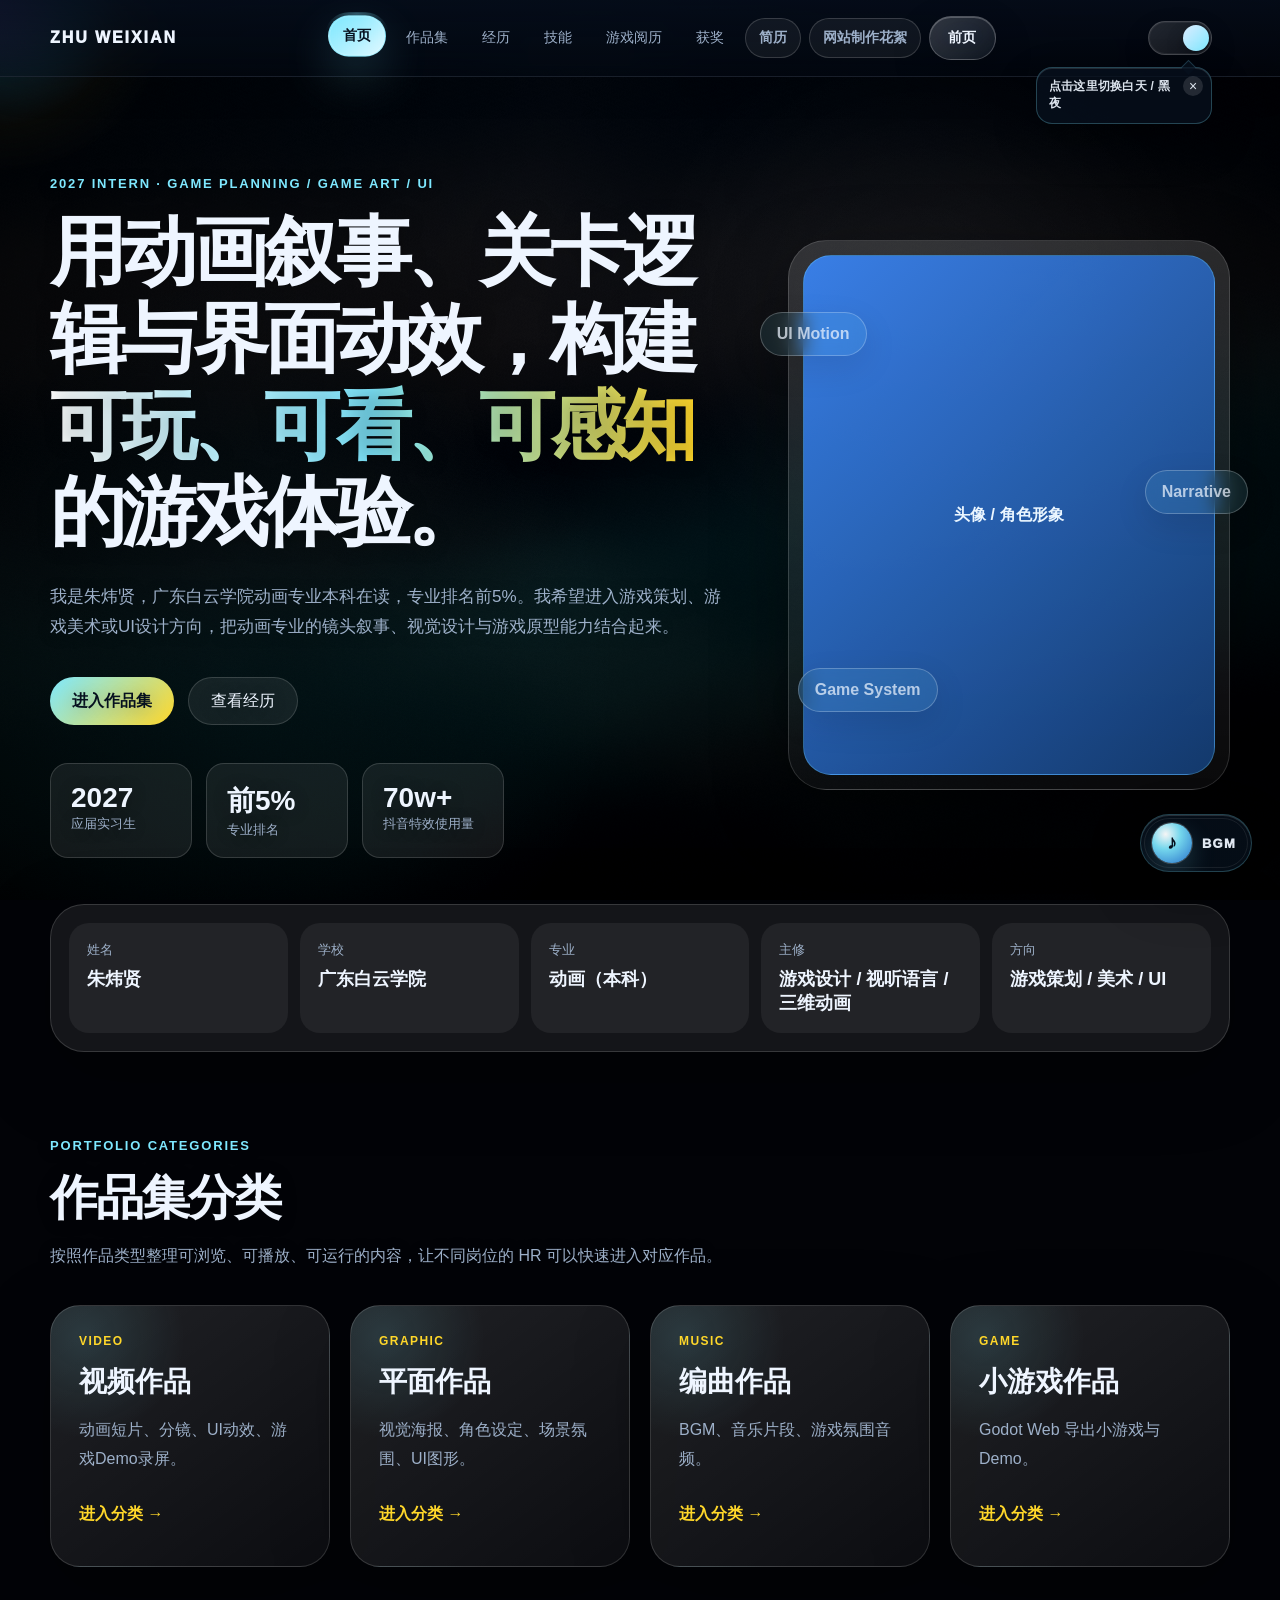
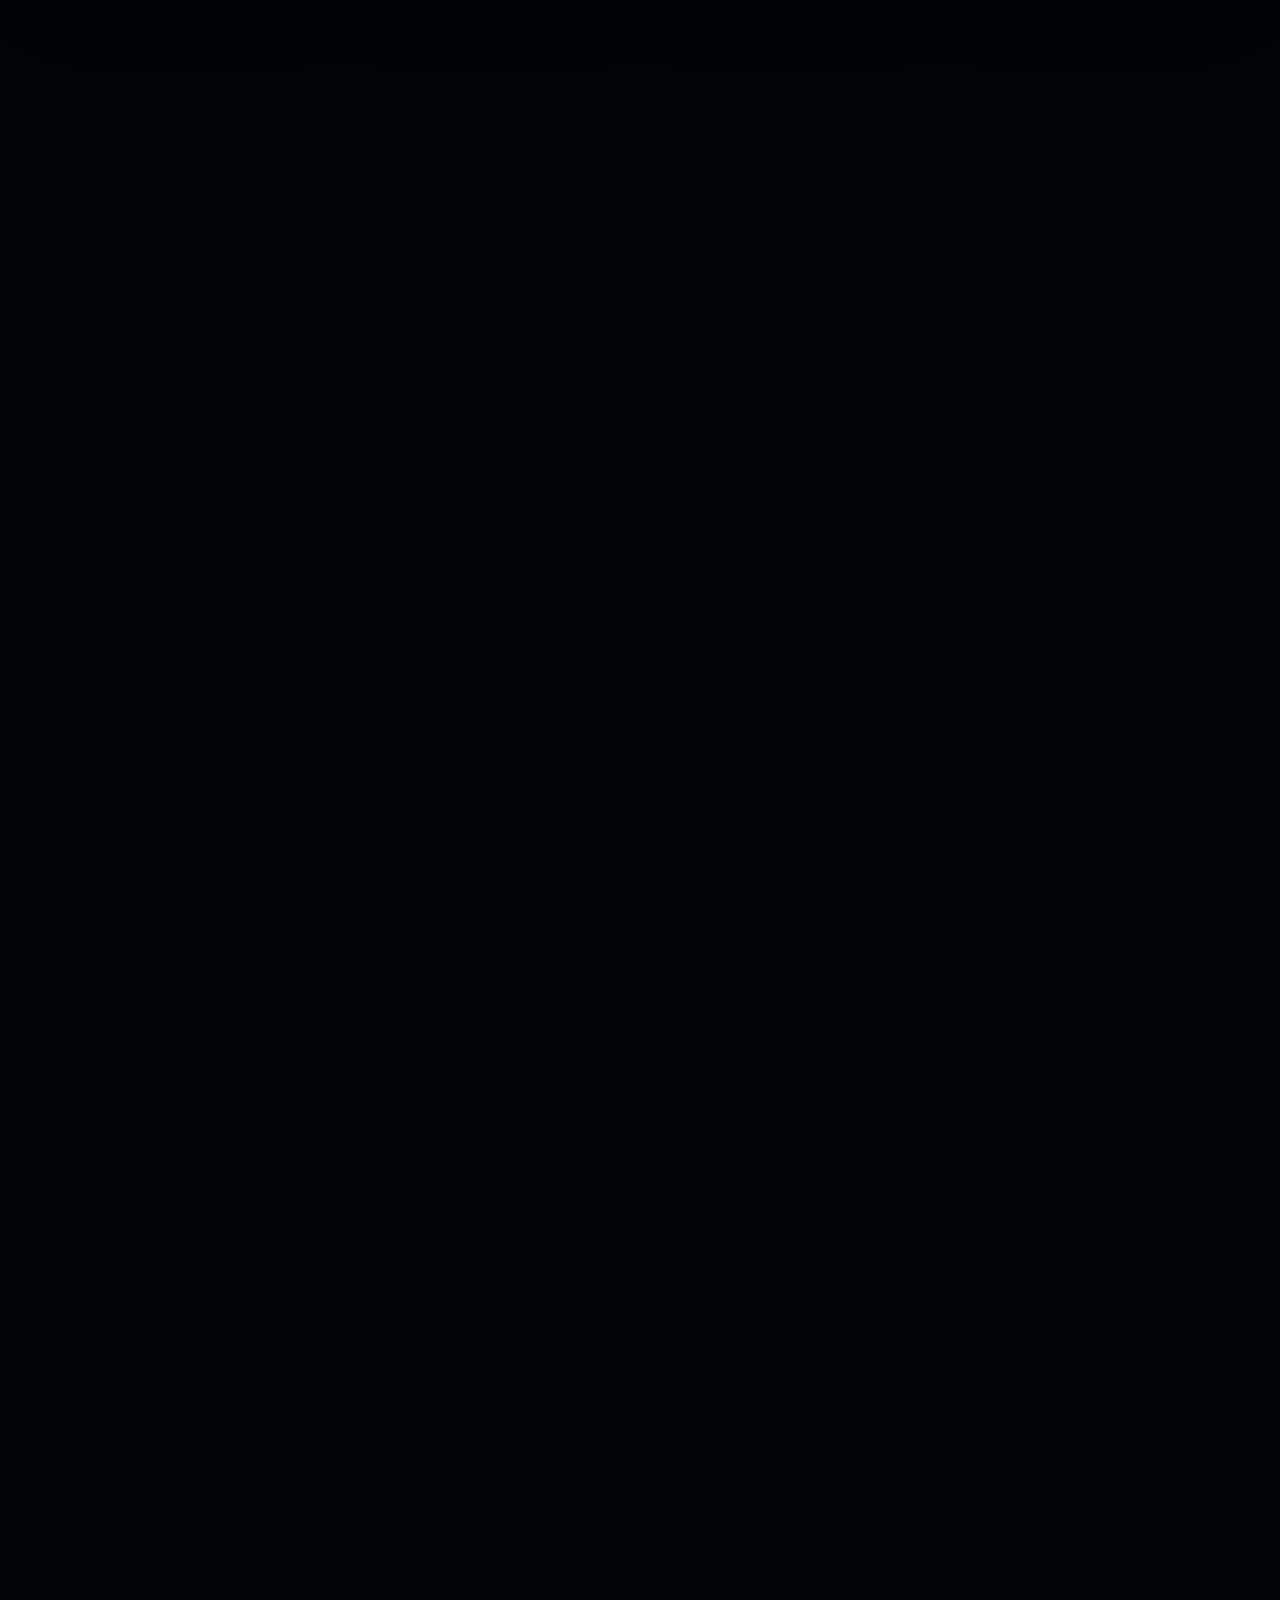
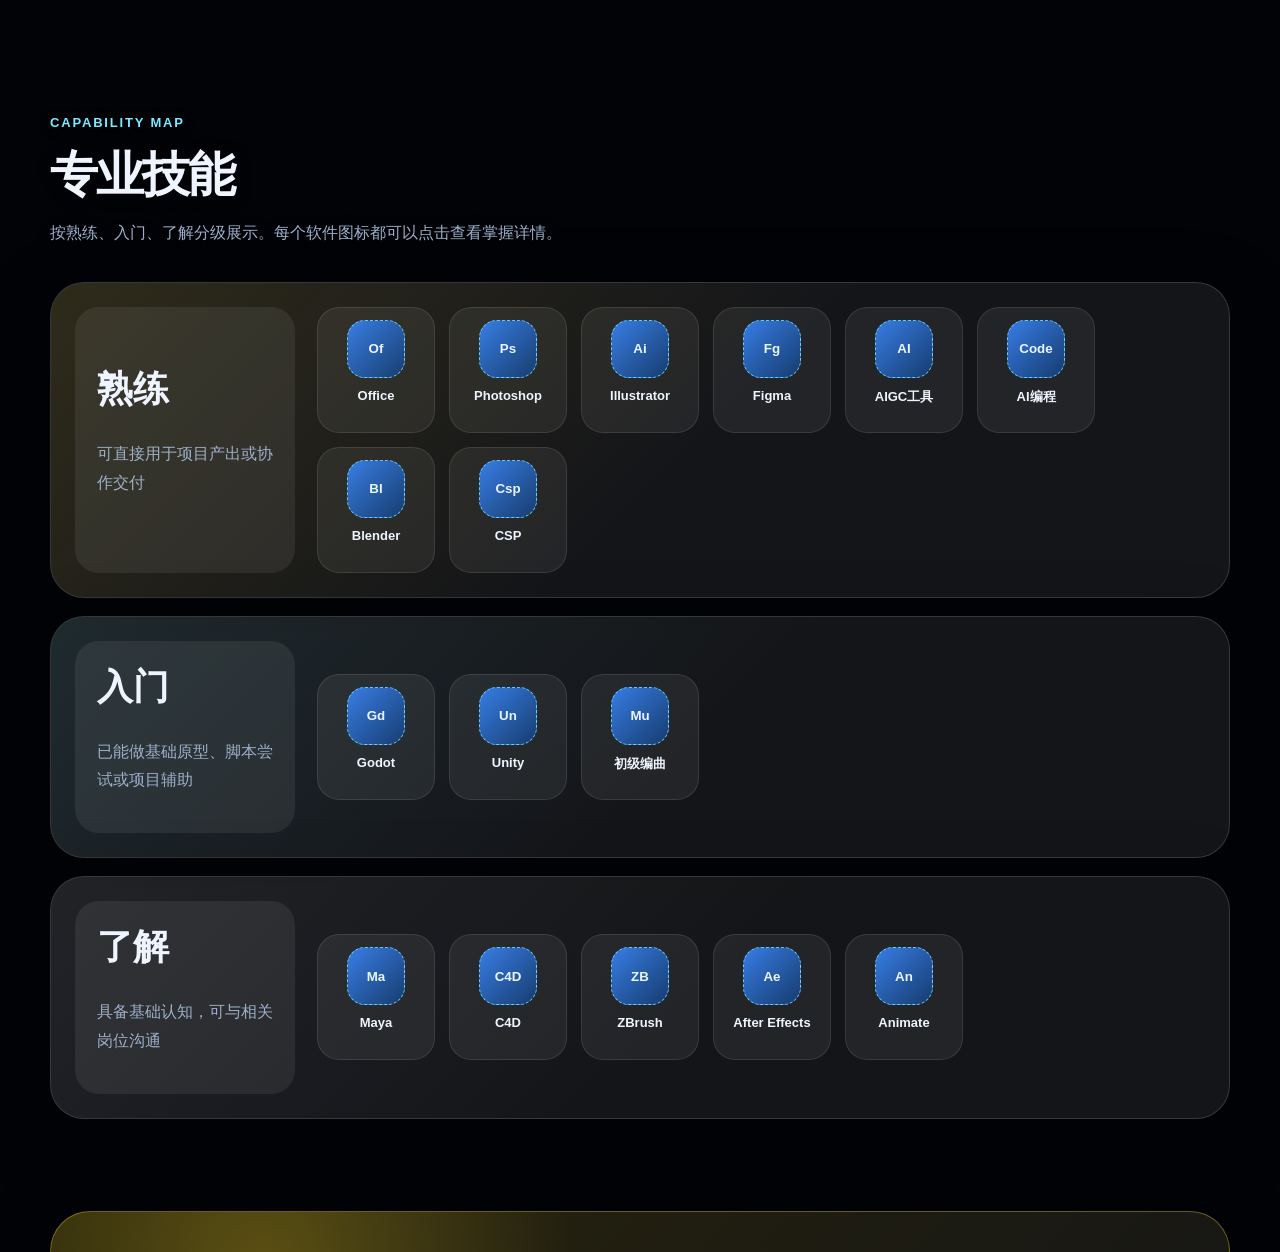
==== home.html @ 6a32018c "Add files via upload Update personal website to V36" ====
<!DOCTYPE html>
<html lang="zh-CN">
<head>
  <meta charset="UTF-8" />
<meta name="viewport" content="width=device-width, initial-scale=1.0" />
<link rel="stylesheet" href="./assets/css/style.css" />
<script src="./assets/js/site-data.js"></script>
  <title>主页｜朱炜贤 Game Design Portfolio</title>
</head>
<body class="home-page">
  <audio id="bgm" data-audio="site.bgm" loop preload="auto"></audio>
  <div class="site-bg" aria-hidden="true"><i class="blob b1"></i><i class="blob b2"></i><i class="blob b3"></i><i class="noise"></i></div>
  <div class="cursor-glow" id="cursorGlow"></div>
  <header class="site-header" data-render="header"></header>
  <main>
    <section class="hero section-shell" id="profile">
      <div class="hero-copy reveal-up">
        <p class="eyebrow" data-text="hero.eyebrow"></p>
        <h1 data-rich-title="hero.title" data-highlight="hero.highlight"></h1>
        <p class="hero-desc" data-text="hero.desc"></p>
        <div class="hero-actions" data-render="heroButtons"></div>
        <div class="quick-stats" data-render="heroStats"></div>
      </div>
      <aside class="hero-visual reveal-up delay-1">
        <div class="portrait-frame tilt-card">
          <div data-image="site.avatar" data-class="portrait-img" data-placeholder-class="blue-placeholder portrait-placeholder" data-placeholder="头像 / 角色形象素材位"></div>
          <div class="scan-line"></div>
        </div>
        <div class="hero-tags" data-render="heroTags"></div>
      </aside>
    </section>
    <section class="identity-bar reveal-up" data-render="identity"></section>

    <section class="section-shell portfolio-entry-section" id="portfolio-entry">
      <div class="section-title reveal-up">
        <p class="eyebrow" data-text="homeSections.portfolioEyebrow"></p>
        <h2 data-text="homeSections.portfolioTitle"></h2>
        <p data-text="homeSections.portfolioDesc"></p>
      </div>
      <div class="orb-category-grid" data-render="portfolioCategoriesHome"></div>
    </section>

    <section class="section-shell experience-section" id="experience">
      <div class="section-title reveal-up">
        <p class="eyebrow" data-text="homeSections.experienceEyebrow"></p>
        <h2 data-text="homeSections.experienceTitle"></h2>
        <p data-text="homeSections.experienceDesc"></p>
      </div>
      <div class="experience-choice-row" data-render="experienceCards"></div>
    </section>

    <section class="section-shell split-section" id="skills">
      <div class="section-title reveal-up">
        <p class="eyebrow" data-text="homeSections.skillsEyebrow"></p>
        <h2 data-text="homeSections.skillsTitle"></h2>
        <p data-text="homeSections.skillsDesc"></p>
      </div>
      <div class="skill-level-grid reveal-up" data-render="skills"></div>
    </section>

    <section class="section-shell reveal-up" id="eggy">
      <a class="eggy-section" href="./pages/eggy.html">
        <div class="eggy-copy">
          <p class="eyebrow eggy-eyebrow" data-text="homeSections.eggyEyebrow"></p>
          <h2 data-text="homeSections.eggyTitle"></h2>
          <p data-text="homeSections.eggyDesc"></p>
          <em class="eggy-link-text">点击进入专项能力详情页</em>
        </div>
        <div class="eggy-asset-panel">
          <div data-image="eggy.image" data-class="eggy-png" data-placeholder-class="blue-placeholder eggy-png-placeholder" data-placeholder="透明 PNG 形象素材位"></div>
        </div>
      </a>
    </section>

    <section class="section-shell game-wall-section reveal-up" id="games">
      <div class="section-title">
        <p class="eyebrow" data-text="homeSections.gamesEyebrow"></p>
        <h2 data-text="homeSections.gamesTitle"></h2>
        <p data-text="homeSections.gamesDesc"></p>
      </div>
      <div class="game-orbit-wall" data-render="games"></div>
    </section>

    <section class="section-shell awards-section reveal-up" id="awards">
      <div class="section-title">
        <p class="eyebrow award-eyebrow" data-text="homeSections.awardsEyebrow"></p>
        <h2 data-text="homeSections.awardsTitle"></h2>
        <p data-text="homeSections.awardsDesc"></p>
      </div>
      <div class="award-rail" id="awardRail">
        <div class="awards-marquee"><div class="marquee-track" data-render="awards"></div></div>
        <button class="award-arrow" id="awardToggle" type="button" aria-expanded="false" aria-label="展开或收起获奖证书">
          <svg viewBox="0 0 24 24" aria-hidden="true"><path d="M6 9l6 6 6-6" fill="none" stroke="currentColor" stroke-width="2.4" stroke-linecap="round" stroke-linejoin="round"/></svg>
        </button>
      </div>
    </section>

    <section class="contact-section section-shell reveal-up" id="contact">
      <div>
        <p class="eyebrow" data-text="homeSections.contactEyebrow"></p>
        <h2 data-text="homeSections.contactTitle"></h2>
        <p data-text="homeSections.contactDesc"></p>
      </div>
      <div class="contact-card" data-render="contact"></div>
    </section>
  </main>
  <div data-render="modalRoot"></div>
  <button class="music-btn" id="musicBtn" type="button" aria-label="播放或暂停背景音乐"><span class="music-icon">♪</span><span class="music-text">BGM</span></button>
  <footer class="site-footer"><span>© 2027 Zhu Weijian Portfolio</span><span>Designed for Game HR Review</span></footer>
  <script src="./assets/js/main.js"></script>
</body>
</html>
---- assets/css/style.css ----
/* 朱炜贤 HR 个人网站 V5 */
:root{--bg:#07111f;--bg2:#0d1b2f;--text:#eef5ff;--muted:#9db0c9;--line:rgba(255,255,255,.15);--panel:rgba(255,255,255,.075);--blue:#5aa8ff;--cyan:#7ee8ff;--gold:#ffd72a;--red:#b73535;--red2:#5b1619;--egg:#ffdc27;--shadow:0 24px 72px rgba(0,0,0,.34);--max:1180px;--r-xl:34px;--r-lg:26px;--r-md:18px}
:root[data-theme="light"]{--bg:#e9e5de;--bg2:#f6f2ea;--text:#17191a;--muted:#505b68;--line:rgba(0,0,0,.13);--panel:rgba(255,255,255,.54);--shadow:0 24px 60px rgba(40,45,54,.16)}
*{box-sizing:border-box}html{scroll-behavior:smooth}body{margin:0;min-height:100vh;font-family:"HarmonyOS Sans SC","PingFang SC","Microsoft YaHei",Arial,sans-serif;color:var(--text);background:linear-gradient(135deg,var(--bg),var(--bg2));overflow-x:hidden;transition:background .35s,color .35s}a{color:inherit;text-decoration:none}p{line-height:1.8;color:var(--muted)}h1,h2,h3{margin:0;line-height:1.14}main{position:relative;z-index:2}.section-shell{width:min(var(--max),calc(100% - 36px));margin:0 auto}
.site-bg{position:fixed;inset:0;z-index:0;overflow:hidden;pointer-events:none}.blob{position:absolute;width:42vw;height:42vw;border-radius:48% 52% 60% 40%;filter:blur(42px);opacity:.30;animation:blobFloat 20s ease-in-out infinite alternate}.b1{left:-12vw;top:8vh;background:rgba(90,168,255,.26)}.b2{right:-14vw;top:26vh;background:rgba(126,232,255,.16);animation-delay:-6s}.b3{left:32vw;bottom:-18vw;background:rgba(255,215,42,.14);animation-delay:-11s}.noise{position:absolute;inset:-20%;opacity:.12;background-image:url("data:image/svg+xml,%3Csvg viewBox='0 0 240 240' xmlns='http://www.w3.org/2000/svg'%3E%3Cfilter id='n'%3E%3CfeTurbulence type='fractalNoise' baseFrequency='.75' numOctaves='3' stitchTiles='stitch'/%3E%3C/filter%3E%3Crect width='240' height='240' filter='url(%23n)' opacity='.45'/%3E%3C/svg%3E");background-size:180px 180px;mix-blend-mode:soft-light;animation:noiseDrift 22s linear infinite}@keyframes blobFloat{to{transform:translate3d(6vw,-4vh,0) scale(1.12);border-radius:62% 38% 44% 56%}}@keyframes noiseDrift{to{transform:translate3d(-120px,80px,0)}}

/* 前页 */
body.entry-page{height:100vh;overflow:hidden;background:#07111f}.entry-underpage{position:fixed;inset:0;width:100vw;height:100vh;border:0;transform:scale(1.02);pointer-events:none;filter:saturate(1.02) contrast(.98)}.entry-flow{position:fixed;inset:0;z-index:2;pointer-events:none;overflow:hidden}.entry-flow i{position:absolute;width:36vw;height:36vw;border-radius:50%;filter:blur(34px);opacity:.22;animation:entryFlow 14s ease-in-out infinite alternate}.entry-flow i:nth-child(1){background:#5aa8ff;left:4vw;top:8vh}.entry-flow i:nth-child(2){background:#ffd72a;right:8vw;top:16vh;animation-delay:-3s}.entry-flow i:nth-child(3){background:#ff8a8a;left:26vw;bottom:0;animation-delay:-7s}.entry-flow i:nth-child(4){background:#7ee8ff;right:22vw;bottom:12vh;animation-delay:-10s}@keyframes entryFlow{to{transform:translate3d(6vw,-6vh,0) scale(1.1)}}.scratch-canvas{position:fixed;inset:0;z-index:3;width:100vw;height:100vh;cursor:crosshair}.scratch-entry-ui{position:fixed;inset:0;z-index:4;display:grid;place-items:center;pointer-events:none}.entry-minimal-card{width:min(520px,calc(100vw - 44px));padding:34px;border:1px solid rgba(7,17,31,.14);border-radius:34px;background:rgba(236,240,242,.42);color:#07111f;text-align:center;backdrop-filter:blur(10px);box-shadow:0 32px 90px rgba(0,0,0,.22)}.entry-minimal-card span{display:inline-block;margin-bottom:14px;font-size:13px;font-weight:900;letter-spacing:.18em;text-transform:uppercase;color:#29415e}.entry-minimal-card h1{font-size:clamp(44px,8vw,82px);letter-spacing:.06em;color:#07111f}.entry-minimal-card p{margin:14px 0 20px;color:#29415e}.entry-fallback{display:inline-flex;align-items:center;justify-content:center;min-height:42px;padding:0 18px;border-radius:999px;background:#07111f;color:#eef5ff;font-weight:900;pointer-events:auto}.scratch-meter{position:fixed;left:50%;bottom:42px;width:min(420px,calc(100vw - 64px));height:8px;transform:translateX(-50%);border-radius:999px;background:rgba(255,255,255,.26);overflow:hidden}.scratch-meter span{display:block;width:0;height:100%;background:linear-gradient(90deg,var(--cyan),var(--gold));transition:width .08s linear}.entry-motion-hint{position:fixed;bottom:62px;left:50%;transform:translateX(-50%);color:rgba(7,17,31,.72);font-size:13px;font-weight:900;white-space:nowrap}.entry-page.is-entering .scratch-canvas{animation:paperLeave .72s cubic-bezier(.22,.9,.22,1) forwards}.entry-page.is-entering .scratch-entry-ui{animation:uiFade .46s ease forwards}@keyframes paperLeave{to{transform:scale(1.08) translateY(-8vh);opacity:0}}@keyframes uiFade{to{opacity:0;transform:scale(.96)}}

/* 导航：参考极简创意开发者站点的固定、下划线和主题切换逻辑 */
.site-header{position:sticky;top:0;z-index:50;padding:16px 0;background:linear-gradient(180deg,rgba(6,15,30,.74),rgba(6,15,30,.26));backdrop-filter:blur(16px);transition:background .35s}.nav-inner{width:min(var(--max),calc(100% - 36px));margin:0 auto;display:grid;grid-template-columns:auto 1fr auto auto;gap:18px;align-items:center}.brand{display:inline-flex;align-items:center;gap:12px;font-weight:900;letter-spacing:.08em}.brand-mark{position:relative;display:grid;place-items:center;width:42px;height:42px;border-radius:50%;border:1px solid var(--line);overflow:hidden}.brand-mark:after{content:"";position:absolute;inset:10px;border-radius:50%;background:var(--text);transition:transform .35s}.brand:hover .brand-mark:after{transform:scale(.35)}.nav-links{display:flex;align-items:center;justify-content:center;gap:8px;font-size:14px;color:var(--muted)}.nav-links a{position:relative;padding:10px 8px;white-space:nowrap}.nav-links a:after{content:"";position:absolute;left:8px;right:8px;bottom:5px;height:1px;background:currentColor;transform:scaleX(0);transform-origin:100% 50%;transition:transform .45s cubic-bezier(.43,.195,.02,1)}.nav-links a:hover,.nav-links a.is-active{color:var(--text)}.nav-links a:hover:after,.nav-links a.is-active:after{transform:scaleX(1);transform-origin:0 50%}.theme-toggle{width:42px;height:42px;border:0;border-radius:50%;background:var(--text);color:var(--bg);cursor:pointer;font-size:0;position:relative}.theme-toggle:before{content:"";position:absolute;inset:12px;border-radius:50%;background:var(--bg);box-shadow:-6px -3px 0 0 var(--text);transition:box-shadow .25s}.theme-toggle[data-mode="light"]:before{box-shadow:none}.nav-toggle{display:none;border:1px solid var(--line);background:var(--panel);color:var(--text);border-radius:999px;padding:10px 14px;font-weight:900}
.cursor-glow{position:fixed;left:0;top:0;width:220px;height:220px;border-radius:50%;background:radial-gradient(circle,rgba(126,232,255,.14),transparent 68%);transform:translate(-50%,-50%);pointer-events:none;z-index:1;opacity:0}.eyebrow{margin:0 0 14px;color:var(--cyan);font-size:13px;font-weight:900;letter-spacing:.14em;text-transform:uppercase}.gradient-text{color:transparent;background:linear-gradient(90deg,#fff,var(--cyan),var(--gold));background-clip:text;-webkit-background-clip:text}:root[data-theme="light"] .gradient-text{background:linear-gradient(90deg,#17191a,#1d72c9,#a67800);background-clip:text;-webkit-background-clip:text}.btn{display:inline-flex;align-items:center;justify-content:center;min-height:48px;padding:0 22px;border:1px solid var(--line);border-radius:999px;background:var(--panel);color:var(--text);transition:transform .2s,background .2s;cursor:pointer}.btn.primary{color:#06101f;background:linear-gradient(135deg,var(--cyan),var(--gold));border:0;font-weight:900}.btn:hover{transform:translateY(-2px)}.blue-placeholder,.image-placeholder,.tool-icon-placeholder,.game-thumb-placeholder{position:relative;display:grid;place-items:center;border:1px dashed rgba(126,232,255,.78);background:linear-gradient(135deg,rgba(58,137,255,.88),rgba(21,65,124,.86));color:#eaf6ff;text-align:center;font-weight:900;overflow:hidden}

/* 首页 */
.hero{min-height:740px;padding:96px 0 72px;display:grid;grid-template-columns:1.1fr .72fr;align-items:center;gap:62px}.hero h1{max-width:820px;font-size:clamp(42px,6vw,76px);letter-spacing:-.06em}.hero-desc{max-width:720px;margin:26px 0 0;font-size:17px}.hero-actions{display:flex;flex-wrap:wrap;gap:14px;margin-top:34px}.quick-stats{margin-top:38px;display:flex;flex-wrap:wrap;gap:14px}.quick-stats div{min-width:142px;padding:18px 20px;border:1px solid var(--line);border-radius:18px;background:var(--panel)}.quick-stats strong{display:block;font-size:28px}.quick-stats span{color:var(--muted);font-size:13px}.hero-visual{position:relative}.portrait-frame{position:relative;padding:14px;border:1px solid var(--line);border-radius:38px;background:linear-gradient(180deg,rgba(255,255,255,.14),rgba(255,255,255,.04));box-shadow:var(--shadow);transform-style:preserve-3d}.portrait-placeholder,.portrait-img{width:100%;height:520px;min-height:520px;border-radius:28px}.portrait-img{object-fit:cover;display:block}.scan-line{position:absolute;left:20px;right:20px;top:60px;height:2px;background:linear-gradient(90deg,transparent,var(--cyan),transparent);animation:scanMove 4.8s ease-in-out infinite;opacity:.65}@keyframes scanMove{50%{transform:translateY(380px)}}.hero-tags{position:absolute;inset:0;pointer-events:none}.floating-tag{position:absolute;padding:12px 16px;border:1px solid rgba(255,255,255,.24);border-radius:999px;background:rgba(126,232,255,.10);backdrop-filter:blur(10px);box-shadow:0 12px 34px rgba(0,0,0,.10);color:rgba(238,245,255,.72);font-weight:900;animation:floatTag 5s ease-in-out infinite alternate;pointer-events:none}.tag-a{left:-28px;top:72px}.tag-b{right:-18px;top:230px;animation-delay:-1.5s}.tag-c{left:10px;bottom:78px;animation-delay:-3s}@keyframes floatTag{to{transform:translateY(-16px)}}.identity-bar{width:min(var(--max),calc(100% - 36px));margin:-26px auto 82px;padding:18px;display:grid;grid-template-columns:repeat(5,1fr);gap:12px;border:1px solid var(--line);border-radius:34px;background:var(--panel);backdrop-filter:blur(16px);box-shadow:var(--shadow)}.identity-bar div{padding:18px;border-radius:20px;background:rgba(255,255,255,.06)}.identity-bar span{display:block;margin-bottom:8px;color:var(--muted);font-size:13px}.identity-bar strong{font-size:18px}.section-title{max-width:780px;margin-bottom:34px}.section-title h2,.contact-section h2{font-size:clamp(30px,4vw,48px);letter-spacing:-.04em}

/* 圆形作品入口与经历 */
.orb-category-grid,.experience-choice-row{display:grid;grid-template-columns:repeat(4,1fr);gap:22px;margin-bottom:92px}.experience-choice-row{grid-template-columns:repeat(2,1fr)}.orb-card,.experience-choice-card,.video-work-card,.graphic-card,.music-card,.steam-card,.case-card,.contact-section{border:1px solid var(--line);border-radius:34px;background:var(--panel);backdrop-filter:blur(14px);box-shadow:var(--shadow)}.orb-card{position:relative;min-height:330px;display:grid;place-items:center;padding:24px;overflow:hidden;text-align:center;transition:transform .25s,border-color .25s}.orb-card:before{content:"";position:absolute;width:220px;height:220px;border:1px solid var(--line);border-radius:50%;transition:transform .45s cubic-bezier(.43,.195,.02,1),background .25s}.orb-card:hover{transform:translateY(-4px);border-color:rgba(126,232,255,.48)}.orb-card:hover:before{transform:scale(.82);background:rgba(126,232,255,.09)}.orb-card-content{position:relative;z-index:1}.orb-card span,.experience-choice-card span{color:var(--gold);font-size:12px;font-weight:900;letter-spacing:.12em;text-transform:uppercase}.orb-card h3,.experience-choice-card h3{font-size:28px;margin:14px 0}.experience-choice-card{position:relative;min-height:260px;padding:32px;transition:transform .25s,border-color .25s}.experience-choice-card:hover{transform:translateY(-4px);border-color:rgba(126,232,255,.48)}.experience-choice-card .card-link,.orb-card .card-link{color:var(--gold);font-weight:900}

/* 技能 */
.split-section{margin-bottom:92px}.skill-level-grid{display:grid;gap:18px}.skill-level-card{display:grid;grid-template-columns:220px 1fr;gap:22px;padding:24px;border:1px solid var(--line);border-radius:34px;background:var(--panel);backdrop-filter:blur(14px);box-shadow:var(--shadow);position:relative;overflow:hidden}.skill-level-card:before{content:"";position:absolute;inset:0;opacity:.25;pointer-events:none}.skill-level-card.tone-gold:before{background:linear-gradient(135deg,rgba(255,215,42,.45),transparent 55%)}.skill-level-card.tone-cyan:before{background:linear-gradient(135deg,rgba(126,232,255,.40),transparent 55%)}.skill-level-card.tone-silver:before{background:linear-gradient(135deg,rgba(210,220,235,.28),transparent 55%)}.level-head,.tool-icon-grid{position:relative;z-index:1}.level-head{display:grid;align-content:center;gap:10px;padding:22px;border-radius:24px;background:rgba(255,255,255,.07)}.level-head span{font-size:36px;font-weight:900}.tool-icon-grid{display:flex;align-items:center;flex-wrap:wrap;gap:14px}.tool-chip{width:118px;min-height:126px;padding:12px;display:grid;justify-items:center;align-content:start;gap:10px;border:1px solid rgba(255,255,255,.10);border-radius:22px;background:rgba(255,255,255,.065);cursor:pointer;transition:transform .2s,border-color .2s;color:var(--text)}.tool-chip:hover{transform:translateY(-4px);border-color:rgba(126,232,255,.50)}.tool-icon-placeholder,.tool-icon-img{width:58px;height:58px;border-radius:18px}.tool-icon-img{display:block;object-fit:contain}.tool-chip strong{font-size:13px;text-align:center}

/* 蛋仔 */
.eggy-section{margin-bottom:92px;min-height:420px;padding:34px;display:grid;grid-template-columns:1fr 360px;gap:34px;align-items:center;border:1px solid rgba(255,220,39,.34);border-radius:40px;background:radial-gradient(circle at 18% 12%,rgba(255,220,39,.24),transparent 30%),linear-gradient(135deg,rgba(255,220,39,.16),rgba(255,255,255,.065));backdrop-filter:blur(14px);box-shadow:var(--shadow);transition:transform .2s,border-color .2s}.eggy-section:hover{transform:translateY(-3px);border-color:rgba(255,220,39,.66)}.eggy-eyebrow{color:var(--egg)}.eggy-copy h2{font-size:clamp(32px,4vw,52px);letter-spacing:-.04em}.eggy-link-text{display:inline-flex;margin-top:24px;color:#f8e48b;font-style:normal;font-weight:900}.eggy-asset-panel{min-height:320px;display:grid;place-items:center;border-radius:32px;background:radial-gradient(circle at center,rgba(255,255,255,.18),transparent 58%),rgba(255,255,255,.08)}.eggy-png-placeholder,.eggy-png{width:min(280px,100%);height:280px;border-radius:30px}.eggy-png{object-fit:contain;display:block;filter:drop-shadow(0 22px 34px rgba(0,0,0,.35))}

/* 游戏阅历 */
.game-wall-section{margin-bottom:92px}.game-orbit-wall{position:relative;height:740px;border:1px solid var(--line);border-radius:34px;background:radial-gradient(circle at 50% 48%,rgba(126,232,255,.12),transparent 28%),var(--panel);backdrop-filter:blur(14px);box-shadow:var(--shadow);overflow:hidden}.game-card{position:absolute;left:var(--x);top:var(--y);width:var(--s);height:var(--s);transform:translate(calc(-50% + var(--push-x,0px)),calc(-50% + var(--push-y,0px)));transition:transform .28s cubic-bezier(.2,.9,.2,1);z-index:1}.game-inner{width:100%;height:100%;display:grid;place-items:center;border-radius:26%;overflow:hidden;animation:gameFloat var(--dur,6s) ease-in-out infinite alternate;animation-delay:var(--delay,0s);transition:transform .2s}.game-card.is-hover{z-index:5}.game-card.is-hover .game-inner{transform:scale(1.05)}.game-thumb-placeholder,.game-thumb-img{width:100%;height:100%;border-radius:26%}.game-thumb-img{display:block;object-fit:cover;transition:filter .2s,transform .2s}.game-card:hover .game-thumb-placeholder,.game-card:hover .game-thumb-img{filter:blur(5px) brightness(.68);transform:scale(1.05)}.game-card span{position:absolute;inset:0;z-index:2;display:grid;place-items:center;padding:8px;text-align:center;color:#fff;font-size:12px;font-weight:900;opacity:0;transition:opacity .2s;background:rgba(6,15,30,.24)}.game-card:hover span{opacity:1}@keyframes gameFloat{to{translate:0 -8px}}

/* 获奖 */
.awards-section{margin-bottom:92px;padding:30px;border:1px solid rgba(255,120,120,.24);border-radius:40px;background:radial-gradient(circle at 8% 0%,rgba(183,53,53,.34),transparent 30%),linear-gradient(135deg,rgba(91,22,25,.58),rgba(255,255,255,.055));backdrop-filter:blur(14px);box-shadow:var(--shadow)}.award-eyebrow{color:#ff9a9a}.award-rail{display:grid;grid-template-columns:1fr 58px;gap:14px}.awards-marquee{min-height:72px;overflow:hidden;border:1px solid rgba(255,170,170,.20);border-radius:28px;background:rgba(255,255,255,.07)}.marquee-track{display:flex;width:max-content;gap:12px;padding:12px;animation:awardsScroll 28s linear infinite}.award-item{flex:0 0 auto;display:inline-flex;align-items:center;gap:10px;padding:14px 18px;border:1px solid rgba(255,170,170,.22);border-radius:999px;background:rgba(183,53,53,.28);color:#fff1f1;font-weight:800;cursor:pointer}.award-item b{color:#ffd2d2}.award-item em{font-style:normal;color:#280a0c;background:#ffb7b7;padding:4px 8px;border-radius:999px;font-size:12px;font-weight:900}@keyframes awardsScroll{to{transform:translateX(-50%)}}.award-arrow{display:grid;place-items:center;border:0;border-radius:24px;background:#ffb7b7;color:var(--red2);cursor:pointer}.award-arrow svg{width:30px;height:30px;transition:transform .25s}.award-rail.is-expanded .award-arrow svg{transform:rotate(180deg)}.award-rail.is-expanded .awards-marquee{overflow:visible}.award-rail.is-expanded .marquee-track{width:100%;display:grid;grid-template-columns:1fr;animation:none;transform:none}.award-rail.is-expanded .award-item{width:100%;justify-content:space-between;opacity:0;transform:translateY(-8px);animation:awardDrop .42s ease forwards}.award-rail.is-expanded .is-duplicate{display:none}@keyframes awardDrop{to{opacity:1;transform:translateY(0)}}

/* 子页面 */
.page-hero{padding:100px 0 44px}.page-hero h1{max-width:860px;font-size:clamp(38px,5vw,64px);letter-spacing:-.05em}.portfolio-hub-grid{display:grid;grid-template-columns:repeat(2,1fr);gap:22px;margin-bottom:92px}.video-list{display:grid;gap:22px;margin-bottom:92px}.video-work-card{display:grid;grid-template-columns:360px 1fr;gap:24px;padding:18px}.video-cover,.music-cover,.game-cover{min-height:230px;border-radius:22px}.video-work-copy{align-self:center}.video-work-copy span{color:var(--gold);font-weight:900}.video-work-copy h2{margin:12px 0;font-size:30px}.pinterest-wall{columns:3 260px;column-gap:20px;margin-bottom:92px}.graphic-card{break-inside:avoid;margin:0 0 20px;padding:16px}.graphic-card .image-placeholder,.graphic-card img{width:100%;height:var(--h,280px);border-radius:22px;object-fit:cover;display:block}.graphic-card.tall .image-placeholder,.graphic-card.tall img{--h:520px}.graphic-card.wide .image-placeholder,.graphic-card.wide img{--h:360px}.graphic-card h3{margin:16px 0 8px}.music-grid{display:grid;grid-template-columns:repeat(3,1fr);gap:22px;margin-bottom:92px}.music-card{padding:18px}.music-cover{height:190px;margin-bottom:16px}.music-player{width:100%;margin-top:14px}.steam-library{display:grid;grid-template-columns:320px 1fr;gap:22px;margin-bottom:92px}.steam-shelf{display:grid;grid-template-columns:repeat(2,1fr);gap:18px}.steam-card{min-height:360px;padding:18px;cursor:pointer;transition:transform .2s}.steam-card:hover{transform:translateY(-4px)}.godot-help{padding:24px 28px;border:1px solid var(--line);border-radius:34px;background:var(--panel);backdrop-filter:blur(14px);margin-bottom:28px}.godot-help code{padding:2px 7px;border-radius:8px;background:rgba(255,255,255,.12)}.experience-list{display:grid;gap:18px;margin-bottom:92px}.experience-item{display:grid;grid-template-columns:220px 1fr;gap:24px;padding:26px;border:1px solid var(--line);border-radius:28px;background:var(--panel);backdrop-filter:blur(14px);box-shadow:var(--shadow)}.experience-item time{color:var(--gold);font-weight:900}.experience-item h2{font-size:28px}.experience-role{color:var(--cyan);font-weight:900}.eggy-detail-page{background:radial-gradient(circle at 20% 0%,rgba(255,220,39,.22),transparent 36%),linear-gradient(135deg,#251d08,#0b1629)}.eggy-detail-page .site-header{background:linear-gradient(180deg,rgba(60,43,7,.82),rgba(60,43,7,.28))}.eggy-detail-layout{display:grid;grid-template-columns:360px 1fr;gap:26px;margin-bottom:86px}.eggy-detail-visual,.eggy-detail-content{border:1px solid rgba(255,220,39,.36);border-radius:34px;background:rgba(255,220,39,.08);backdrop-filter:blur(14px);box-shadow:var(--shadow);padding:28px}.eggy-png-placeholder.big,.eggy-png.big{width:100%;height:320px}.eggy-ability-grid{display:grid;grid-template-columns:repeat(2,1fr);gap:16px}.eggy-ability-grid div{padding:20px;border-radius:22px;background:rgba(255,220,39,.10)}.screenshot-grid{display:grid;grid-template-columns:repeat(3,1fr);gap:18px;margin-bottom:92px}.screenshot-grid .blue-placeholder{min-height:260px;border-radius:22px}

/* 弹窗 */
.modal{position:fixed;inset:0;z-index:90;display:none;place-items:center;padding:24px}.modal.is-open{display:grid}.modal-backdrop{position:absolute;inset:0;background:rgba(0,0,0,.72);backdrop-filter:blur(8px)}.modal-panel{position:relative;z-index:2;width:min(900px,calc(100% - 24px));max-height:min(86vh,780px);overflow:auto;padding:24px;border:1px solid var(--line);border-radius:30px;background:#091426;box-shadow:var(--shadow)}.modal-panel.modal-red{background:linear-gradient(135deg,#4d1215,#11070a);border-color:rgba(255,180,180,.35)}.modal-close{position:absolute;right:18px;top:18px;width:42px;height:42px;border:0;border-radius:50%;background:rgba(255,255,255,.12);color:var(--text);font-size:28px;cursor:pointer}.modal-image,.modal-image img{width:100%;height:280px;border-radius:22px}.modal-image img{object-fit:cover}.software-modal-icon{width:132px;height:132px;margin:12px auto 24px;border-radius:32px;animation:iconZoom .54s cubic-bezier(.2,.9,.2,1) both}.software-modal-icon img{width:100%;height:100%;object-fit:contain}.software-modal-icon .tool-icon-placeholder{width:100%;height:100%;border-radius:32px;font-size:34px}@keyframes iconZoom{from{transform:scale(.55);opacity:.2}to{transform:scale(1);opacity:1}}.frame-wrap{margin-top:18px;aspect-ratio:16/9;border-radius:22px;overflow:hidden;background:rgba(255,255,255,.06)}.frame-wrap iframe{width:100%;height:100%;border:0}.empty-tip{height:100%;display:grid;place-items:center;padding:30px;color:var(--muted);text-align:center}

/* Contact */
.contact-section{margin-bottom:72px;padding:38px;display:grid;grid-template-columns:1.2fr .8fr;gap:26px;align-items:center}.contact-card{display:grid;gap:12px}.copy-link{padding:16px 18px;border:0;border-radius:18px;background:var(--panel);color:var(--text);text-align:left;cursor:pointer;transition:transform .2s,background .2s}.copy-link:hover{transform:translateX(6px);background:rgba(126,232,255,.16)}.music-btn{position:fixed;right:22px;bottom:22px;z-index:60;display:flex;align-items:center;gap:8px;padding:12px 14px;border:1px solid var(--line);border-radius:999px;background:rgba(6,15,30,.78);color:var(--text);backdrop-filter:blur(12px);cursor:pointer;box-shadow:var(--shadow)}.music-icon{display:grid;place-items:center;width:28px;height:28px;border-radius:50%;background:var(--blue)}.music-btn.is-playing .music-icon{animation:spinMusic 2.8s linear infinite;background:var(--gold);color:#07111f}@keyframes spinMusic{to{transform:rotate(360deg)}}.site-footer{position:relative;z-index:2;width:min(var(--max),calc(100% - 36px));margin:0 auto;padding:28px 0 42px;display:flex;justify-content:space-between;gap:20px;color:var(--muted);font-size:14px}.reveal-up{opacity:0;transform:translateY(22px);transition:opacity .62s ease,transform .62s ease}.reveal-up.is-visible{opacity:1;transform:translateY(0)}.delay-1{transition-delay:.10s}
@media (prefers-reduced-motion:reduce){*{animation:none!important;transition:none!important;scroll-behavior:auto!important}}
@media (max-width:1040px){.nav-inner{grid-template-columns:auto 1fr auto}.nav-toggle{display:inline-flex;justify-self:end}.theme-toggle{justify-self:end}.nav-links{position:absolute;left:18px;right:18px;top:76px;display:none;flex-direction:column;align-items:stretch;padding:14px;border:1px solid var(--line);border-radius:24px;background:rgba(6,15,30,.96)}.site-header.is-open .nav-links{display:flex}.hero,.eggy-section,.video-work-card,.skill-level-card,.steam-library,.eggy-detail-layout,.experience-item,.contact-section{grid-template-columns:1fr}.identity-bar,.orb-category-grid,.portfolio-hub-grid,.experience-choice-row,.screenshot-grid,.music-grid{grid-template-columns:1fr}.hero{padding-top:70px;min-height:auto}.portrait-placeholder,.portrait-img{height:420px;min-height:420px}.game-orbit-wall{height:900px}.pinterest-wall{columns:2}.eggy-ability-grid{grid-template-columns:1fr}}@media (max-width:620px){.section-shell,.nav-inner,.identity-bar,.site-footer{width:min(100% - 22px,var(--max))}.hero h1,.page-hero h1{font-size:38px}.quick-stats{display:grid;grid-template-columns:1fr}.tool-chip{width:calc(50% - 8px)}.award-rail{grid-template-columns:1fr 48px}.music-text{display:none}.site-footer{flex-direction:column}.game-orbit-wall{height:1040px}.game-card{width:calc(var(--s)*.70);height:calc(var(--s)*.70)}.pinterest-wall{columns:1}.entry-motion-hint{font-size:12px;width:100%;text-align:center}}


/* ================= V6 修改：圆形游戏星图、主题、导航、制作花絮 ================= */
:root[data-theme="light"]{
  --bg:#f4efe7;--bg2:#fffaf2;--text:#17191a;--muted:#5c6572;--line:rgba(33,39,48,.14);--panel:rgba(255,255,255,.72);
  --blue:#2a76d2;--cyan:#007f9e;--gold:#b88400;--red:#b73535;--red2:#7b2024;--egg:#d69c00;
  --shadow:0 24px 60px rgba(68,57,44,.14)
}
:root[data-theme="light"] body{background:linear-gradient(135deg,#f4efe7 0%,#fffaf2 55%,#eaf3ff 100%)}
:root[data-theme="light"] .site-bg .b1{background:rgba(42,118,210,.18)}
:root[data-theme="light"] .site-bg .b2{background:rgba(0,127,158,.13)}
:root[data-theme="light"] .site-bg .b3{background:rgba(214,156,0,.12)}
:root[data-theme="light"] .site-header{background:linear-gradient(180deg,rgba(255,250,242,.82),rgba(255,250,242,.55));border-bottom:1px solid rgba(33,39,48,.10)}
:root[data-theme="light"] .portrait-frame,
:root[data-theme="light"] .identity-bar,
:root[data-theme="light"] .orb-card,
:root[data-theme="light"] .experience-choice-card,
:root[data-theme="light"] .skill-level-card,
:root[data-theme="light"] .game-orbit-wall,
:root[data-theme="light"] .contact-section,
:root[data-theme="light"] .experience-item,
:root[data-theme="light"] .modal-panel{background:rgba(255,255,255,.76);border-color:rgba(33,39,48,.13)}
:root[data-theme="light"] .awards-section{background:radial-gradient(circle at 8% 0%,rgba(183,53,53,.16),transparent 30%),linear-gradient(135deg,rgba(255,245,245,.90),rgba(255,255,255,.70));border-color:rgba(183,53,53,.22)}
:root[data-theme="light"] .award-item{background:rgba(183,53,53,.10);color:#5b1619;border-color:rgba(183,53,53,.22)}
:root[data-theme="light"] .eggy-section{background:radial-gradient(circle at 18% 12%,rgba(255,220,39,.26),transparent 30%),linear-gradient(135deg,rgba(255,247,191,.76),rgba(255,255,255,.72));color:#2d2400}
:root[data-theme="light"] .eggy-section p{color:#6a5b1b}

/* 导航 V6：去掉 ZW 圆标，改为胶囊高亮 */
.brand{letter-spacing:.12em}.brand-mark{display:none!important}.brand span:last-child,.brand-name{font-weight:1000}.nav-links a{padding:10px 13px;border-radius:999px;transition:background .25s ease,color .25s ease,box-shadow .25s ease,transform .25s ease}.nav-links a:after{display:none!important}.nav-links a:hover{transform:translateY(-1px);background:rgba(255,255,255,.08)}.nav-links a.is-active{color:#07111f;background:linear-gradient(135deg,var(--cyan),var(--gold));box-shadow:0 10px 28px rgba(126,232,255,.20)}:root[data-theme="light"] .nav-links a:hover{background:rgba(42,118,210,.08)}:root[data-theme="light"] .nav-links a.is-active{color:white;background:linear-gradient(135deg,#2a76d2,#00a7b6);box-shadow:0 10px 28px rgba(42,118,210,.18)}.nav-links a.nav-entry{border:1px solid var(--line);background:rgba(255,255,255,.06)}.nav-links a.nav-entry.is-active{background:var(--text);color:var(--bg)}.nav-links a.nav-making{color:var(--gold);border:1px solid rgba(255,215,42,.24);background:rgba(255,215,42,.08)}.nav-links a.nav-making.is-active{background:linear-gradient(135deg,var(--gold),var(--cyan));color:#07111f}.theme-toggle{width:52px;height:34px;border:1px solid var(--line);border-radius:999px;background:var(--panel);color:var(--text);font-size:18px;display:flex;align-items:center;justify-content:space-between;padding:0 7px;overflow:hidden}.theme-toggle:before{display:none}.theme-toggle .sun,.theme-toggle .moon{transition:transform .3s ease,opacity .3s ease}.theme-toggle[data-mode="dark"] .sun{opacity:.32;transform:scale(.72)}.theme-toggle[data-mode="dark"] .moon{opacity:1;transform:scale(1.05)}.theme-toggle[data-mode="light"] .sun{opacity:1;transform:scale(1.06)}.theme-toggle[data-mode="light"] .moon{opacity:.32;transform:scale(.72)}

/* 前页增加低透明流动层 */
.entry-flow{mix-blend-mode:multiply}.entry-flow:after{content:"";position:absolute;inset:-20%;opacity:.18;background:conic-gradient(from 120deg,rgba(90,168,255,.18),rgba(255,215,42,.12),rgba(255,138,138,.10),rgba(126,232,255,.14),rgba(90,168,255,.18));filter:blur(40px);animation:entryWash 18s ease-in-out infinite alternate}@keyframes entryWash{to{transform:rotate(18deg) scale(1.12)}}

/* 头像离开后缓慢恢复 */
.tilt-card{transition:transform .55s cubic-bezier(.18,.82,.22,1)}.tilt-card.is-tilting{transition:transform .08s linear}.portrait-frame{transition:transform .78s cubic-bezier(.18,.82,.22,1),background .35s,border-color .35s}

/* BGM 悬停动效 */
.music-btn{transition:transform .28s cubic-bezier(.2,.9,.2,1),box-shadow .28s,background .28s}.music-btn:hover{transform:translateY(-5px) scale(1.04);box-shadow:0 18px 48px rgba(126,232,255,.24);background:rgba(126,232,255,.16)}.music-btn:hover .music-icon{animation:bgmPulse .7s ease-in-out infinite alternate}@keyframes bgmPulse{to{transform:scale(1.16) rotate(8deg)}}

/* 游戏阅历：中心向外圆形排列，避免重叠 */
.game-orbit-wall{height:820px;background:radial-gradient(circle at 50% 50%,rgba(126,232,255,.18),transparent 14%),radial-gradient(circle at 50% 50%,transparent 0 34%,rgba(126,232,255,.08) 34.2% 34.6%,transparent 34.8%),radial-gradient(circle at 50% 50%,transparent 0 66%,rgba(255,215,42,.08) 66.2% 66.6%,transparent 66.8%),var(--panel)}.game-card{transform:translate(calc(-50% + var(--push-x,0px)),calc(-50% + var(--push-y,0px)));}.game-card .game-inner{box-shadow:0 14px 30px rgba(0,0,0,.20);border:1px solid rgba(255,255,255,.12)}.game-card.is-neighbor .game-inner{filter:saturate(1.12);}.game-card.is-hover .game-inner{transform:scale(1.07);box-shadow:0 18px 42px rgba(126,232,255,.25)}

/* 蛋仔详情页：黄色主色调 + 白天模式修复 */
.eggy-detail-page{background:radial-gradient(circle at 18% 0%,rgba(255,220,39,.28),transparent 38%),linear-gradient(135deg,#2b230a,#0b1629 65%)}.eggy-detail-page .site-header{background:linear-gradient(180deg,rgba(56,43,8,.84),rgba(56,43,8,.40));}.eggy-detail-page .page-hero h1{color:#ffdc27}.eggy-detail-page .modal-panel{background:linear-gradient(135deg,#3a2d08,#0b1629)}:root[data-theme="light"] .eggy-detail-page{background:radial-gradient(circle at 18% 0%,rgba(255,220,39,.34),transparent 38%),linear-gradient(135deg,#fff6bd,#fffaf2 65%);color:#2a2300}:root[data-theme="light"] .eggy-detail-page p{color:#685b1f}:root[data-theme="light"] .eggy-detail-page .site-header{background:linear-gradient(180deg,rgba(255,246,189,.88),rgba(255,250,242,.65));}:root[data-theme="light"] .eggy-detail-visual,:root[data-theme="light"] .eggy-detail-content{background:rgba(255,248,205,.76);border-color:rgba(214,156,0,.24);color:#2a2300}:root[data-theme="light"] .eggy-detail-page .page-hero h1{color:#8b6500}

/* 制作花絮 */
.making-page{background:linear-gradient(135deg,var(--bg),var(--bg2))}.making-grid{display:grid;grid-template-columns:repeat(3,1fr);gap:22px;margin-bottom:92px}.making-card{position:relative;min-height:300px;padding:28px;border:1px solid var(--line);border-radius:34px;background:var(--panel);box-shadow:var(--shadow);backdrop-filter:blur(14px);overflow:hidden;cursor:pointer;transition:transform .25s,border-color .25s}.making-card:hover{transform:translateY(-4px);border-color:rgba(126,232,255,.46)}.making-card h2{font-size:32px;margin:12px 0}.making-card .making-type{color:var(--gold);font-size:12px;font-weight:900;letter-spacing:.12em;text-transform:uppercase}.duration-card:after{content:attr(data-duration);position:absolute;right:22px;bottom:22px;padding:12px 18px;border-radius:999px;background:linear-gradient(135deg,var(--cyan),var(--gold));color:#07111f;font-weight:1000;opacity:0;transform:translateY(8px);transition:opacity .22s,transform .22s}.duration-card:hover:after{opacity:1;transform:translateY(0)}.process-map{display:grid;grid-template-columns:repeat(3,1fr);gap:18px;margin-top:20px}.process-node{position:relative;min-height:150px;padding:18px;border:1px solid rgba(255,255,255,.14);border-radius:24px;background:rgba(255,255,255,.07);overflow:visible}.process-node h3{font-size:20px}.process-node p{font-size:14px}.process-preview{position:absolute;left:50%;bottom:calc(100% + 12px);width:230px;height:150px;transform:translateX(-50%) translateY(12px) scale(.96);opacity:0;pointer-events:none;z-index:5;border-radius:20px;box-shadow:0 18px 52px rgba(0,0,0,.28);transition:opacity .22s,transform .22s}.process-node:hover .process-preview{opacity:1;transform:translateX(-50%) translateY(0) scale(1)}.tool-modal-grid{display:grid;grid-template-columns:repeat(5,1fr);gap:14px;margin-top:20px}.tool-modal-card{padding:14px;border-radius:22px;background:rgba(255,255,255,.07);text-align:center}.tool-modal-icon,.tool-modal-icon img{width:74px;height:74px;margin:0 auto 12px;border-radius:20px}.tool-modal-icon img{object-fit:contain}.making-modal .modal-panel{width:min(1080px,calc(100% - 24px))}

@media (max-width:1040px){.making-grid,.process-map,.tool-modal-grid{grid-template-columns:1fr}.game-orbit-wall{height:900px}.nav-links{background:rgba(6,15,30,.96)}:root[data-theme="light"] .nav-links{background:rgba(255,250,242,.96)}}
@media (max-width:620px){.game-orbit-wall{height:1040px}.game-card{width:calc(var(--s)*.72);height:calc(var(--s)*.72)}}

.process-node-image{width:100%;height:100%;border-radius:20px}


/* ================= V7 修改：经历弹窗、Apple Watch 游戏阅历、图片放大、编辑器协同 ================= */

/* 作品集分类：去掉圆圈聚合视觉，改成更直接的玻璃卡片 */
.orb-category-grid,
.portfolio-hub-grid{
  align-items:stretch;
}
.orb-card{
  min-height:250px;
  place-items:stretch;
  text-align:left;
  padding:0;
  border-radius:30px;
  background:
    linear-gradient(145deg, rgba(255,255,255,.105), rgba(255,255,255,.045)),
    var(--panel);
}
.orb-card:before,
.orb-card:after{
  display:none!important;
}
.orb-card-content{
  width:100%;
  padding:30px;
  display:grid;
  align-content:start;
}
.orb-card:hover{
  transform:translateY(-6px);
  border-color:rgba(126,232,255,.42);
  box-shadow:0 28px 72px rgba(0,0,0,.28);
}
:root[data-theme="light"] .orb-card{
  background:
    linear-gradient(145deg, rgba(255,255,255,.95), rgba(246,249,255,.78));
  box-shadow:0 24px 60px rgba(72,87,112,.12);
}

/* 经历页：悬停动效、对方入口、可点击详情 */
.experience-switcher{
  display:flex;
  justify-content:flex-end;
  margin:0 0 20px;
}
.experience-switcher a{
  display:inline-flex;
  align-items:center;
  min-height:46px;
  padding:0 18px;
  border:1px solid var(--line);
  border-radius:999px;
  background:linear-gradient(135deg, rgba(126,232,255,.12), rgba(255,215,42,.10));
  color:var(--text);
  font-weight:900;
  transition:transform .25s ease, background .25s ease, border-color .25s ease;
}
.experience-switcher a:hover{
  transform:translateY(-3px);
  border-color:rgba(126,232,255,.42);
  background:linear-gradient(135deg, rgba(126,232,255,.20), rgba(255,215,42,.16));
}
.experience-item{
  position:relative;
  cursor:pointer;
  transition:transform .28s cubic-bezier(.2,.9,.2,1), border-color .28s, box-shadow .28s, background .28s;
  overflow:hidden;
}
.experience-item:before{
  content:"";
  position:absolute;
  inset:auto 28px 0;
  height:2px;
  background:linear-gradient(90deg, transparent, var(--cyan), var(--gold), transparent);
  transform:scaleX(0);
  transform-origin:0 50%;
  transition:transform .36s cubic-bezier(.43,.195,.02,1);
}
.experience-item:hover{
  transform:translateY(-7px);
  border-color:rgba(126,232,255,.44);
  box-shadow:0 26px 68px rgba(0,0,0,.28);
}
.experience-item:hover:before{
  transform:scaleX(1);
}
.experience-detail-hint{
  display:inline-flex;
  margin-top:14px;
  color:var(--gold);
  font-weight:900;
}
.experience-modal-gallery{
  display:grid;
  grid-template-columns:repeat(2,1fr);
  gap:14px;
  margin:20px 0 18px;
}
.experience-modal-gallery .blue-placeholder,
.experience-modal-gallery img{
  width:100%;
  height:220px;
  border-radius:20px;
  object-fit:cover;
}
:root[data-theme="light"] .experience-switcher a,
:root[data-theme="light"] .experience-item{
  background:rgba(255,255,255,.84);
}

/* Apple Watch 式游戏阅历：去掉大背景框，加入星空背景动效 */
.game-wall-section{
  position:relative;
  padding-top:10px;
  padding-bottom:26px;
  overflow:hidden;
}
.game-wall-section:before,
.game-wall-section:after{
  content:"";
  position:absolute;
  inset:90px -6% 0;
  pointer-events:none;
  z-index:-1;
}
.game-wall-section:before{
  opacity:.36;
  background-image:
    radial-gradient(circle at 12% 22%, rgba(126,232,255,.65) 0 1px, transparent 1.8px),
    radial-gradient(circle at 34% 78%, rgba(255,215,42,.56) 0 1px, transparent 1.8px),
    radial-gradient(circle at 64% 18%, rgba(255,255,255,.54) 0 1px, transparent 1.7px),
    radial-gradient(circle at 82% 58%, rgba(126,232,255,.52) 0 1px, transparent 1.8px);
  background-size:180px 180px, 220px 220px, 260px 260px, 210px 210px;
  animation:starDrift 24s linear infinite;
}
.game-wall-section:after{
  opacity:.45;
  background:
    radial-gradient(circle at 50% 48%, rgba(126,232,255,.18), transparent 26%),
    radial-gradient(circle at 50% 48%, rgba(255,215,42,.10), transparent 52%);
  filter:blur(10px);
}
@keyframes starDrift{
  to{background-position:180px 90px, -220px 100px, 260px -130px, -210px -80px}
}
.game-orbit-wall{
  height:760px!important;
  border:0!important;
  border-radius:0!important;
  background:transparent!important;
  box-shadow:none!important;
  backdrop-filter:none!important;
  overflow:visible!important;
}
.game-card{
  border-radius:50%!important;
  filter:drop-shadow(0 16px 24px rgba(0,0,0,.22));
}
.game-inner{
  border-radius:50%!important;
  overflow:hidden;
  box-shadow:inset 0 0 0 1px rgba(255,255,255,.18), 0 14px 32px rgba(0,0,0,.22);
  background:rgba(255,255,255,.08);
}
.game-thumb-placeholder,
.game-thumb-img{
  border-radius:50%!important;
}
.game-card.is-neighbor{
  z-index:3;
}
.game-card.is-neighbor .game-inner{
  transform:scale(.98);
  filter:saturate(1.06);
}
.game-card.is-hover{
  z-index:10;
}
.game-card.is-hover .game-inner{
  transform:scale(1.13)!important;
  box-shadow:inset 0 0 0 1px rgba(255,255,255,.32), 0 24px 56px rgba(126,232,255,.30);
}
:root[data-theme="light"] .game-wall-section:before{
  opacity:.42;
  background-image:
    radial-gradient(circle at 12% 22%, rgba(42,118,210,.55) 0 1px, transparent 1.8px),
    radial-gradient(circle at 34% 78%, rgba(184,132,0,.44) 0 1px, transparent 1.8px),
    radial-gradient(circle at 64% 18%, rgba(40,50,66,.28) 0 1px, transparent 1.7px),
    radial-gradient(circle at 82% 58%, rgba(0,127,158,.42) 0 1px, transparent 1.8px);
}
:root[data-theme="light"] .game-card{
  filter:drop-shadow(0 14px 24px rgba(58,72,96,.18));
}
:root[data-theme="light"] .game-inner{
  background:rgba(255,255,255,.82);
  box-shadow:inset 0 0 0 1px rgba(31,42,58,.12), 0 14px 28px rgba(58,72,96,.14);
}

/* 获奖 hover */
.award-item{
  transition:transform .24s ease, box-shadow .24s ease, background .24s ease, border-color .24s ease;
}
.award-item:hover{
  transform:translateY(-4px) scale(1.015);
  border-color:rgba(255,183,183,.54);
  box-shadow:0 18px 42px rgba(183,53,53,.22);
  background:rgba(183,53,53,.40);
}
:root[data-theme="light"] .award-item:hover{
  background:rgba(183,53,53,.18);
  box-shadow:0 18px 42px rgba(183,53,53,.16);
}

/* 二级页返回上一级按钮 */
.page-back-btn{
  position:fixed;
  left:22px;
  top:96px;
  z-index:45;
  display:inline-flex;
  align-items:center;
  gap:8px;
  min-height:42px;
  padding:0 15px;
  border:1px solid var(--line);
  border-radius:999px;
  background:rgba(6,15,30,.66);
  color:var(--text);
  backdrop-filter:blur(14px);
  font-weight:900;
  box-shadow:0 16px 42px rgba(0,0,0,.18);
  transition:transform .24s ease, background .24s ease, border-color .24s ease;
}
.page-back-btn:hover{
  transform:translateX(-3px);
  border-color:rgba(126,232,255,.42);
  background:rgba(126,232,255,.14);
}
:root[data-theme="light"] .page-back-btn{
  background:rgba(255,255,255,.80);
  color:#17191a;
}

/* 图片类型占位点击放大提示 */
.zoomable-image-slot,
.image-placeholder,
.blue-placeholder.video-cover,
.blue-placeholder.music-cover,
.blue-placeholder.game-cover,
.blue-placeholder.case-cover,
.screenshot-grid .blue-placeholder,
.experience-modal-gallery .blue-placeholder,
.process-node-image{
  cursor:zoom-in;
}
.zoomable-image-slot:hover,
.image-placeholder:hover,
.screenshot-grid .blue-placeholder:hover{
  outline:2px solid rgba(126,232,255,.42);
  outline-offset:3px;
}
.zoom-modal-visual{
  width:min(760px,100%);
  height:min(58vh,520px);
  border-radius:26px;
  overflow:hidden;
  margin:14px 0 18px;
}
.zoom-modal-visual img{
  width:100%;
  height:100%;
  object-fit:contain;
  background:rgba(255,255,255,.05);
}
.zoom-modal-visual .blue-placeholder,
.zoom-modal-visual .image-placeholder{
  width:100%;
  height:100%;
  border-radius:26px;
  font-size:22px;
}

/* 白天模式进一步优化 */
:root[data-theme="light"] .site-bg .noise{
  opacity:.08;
}
:root[data-theme="light"] .identity-bar div,
:root[data-theme="light"] .quick-stats div,
:root[data-theme="light"] .level-head,
:root[data-theme="light"] .tool-chip,
:root[data-theme="light"] .eggy-ability-grid div{
  background:rgba(255,255,255,.62);
  border-color:rgba(31,42,58,.10);
}
:root[data-theme="light"] .blue-placeholder,
:root[data-theme="light"] .image-placeholder,
:root[data-theme="light"] .tool-icon-placeholder,
:root[data-theme="light"] .game-thumb-placeholder{
  background:linear-gradient(135deg, rgba(84,146,224,.82), rgba(0,127,158,.78));
  color:#fff;
}
:root[data-theme="light"] .btn.primary{
  color:#fff;
  background:linear-gradient(135deg,#2a76d2,#00a7b6);
}
:root[data-theme="light"] .btn.ghost,
:root[data-theme="light"] .copy-link{
  background:rgba(255,255,255,.70);
}
:root[data-theme="light"] .modal-panel{
  background:#fffaf2;
  color:#17191a;
}

/* 编辑器更新提示在 README 中说明 */
@media (max-width:1040px){
  .game-orbit-wall{height:860px!important}
  .page-back-btn{top:auto;bottom:86px;left:16px}
  .experience-modal-gallery{grid-template-columns:1fr}
}
@media (max-width:620px){
  .game-orbit-wall{height:930px!important}
  .experience-switcher{justify-content:flex-start}
}


/* ================= V8 修改：弹窗图片返回、作品集修复、技能弹窗、游戏拖拽、返回按钮、缺失素材提示 ================= */

/* 作品集分类入口修复：去掉 V7 嵌套后导致的变形，统一为 4 卡片玻璃分类 */
.portfolio-entry-section .orb-category-grid{
  display:grid!important;
  grid-template-columns:repeat(4,minmax(0,1fr))!important;
  gap:20px!important;
  margin-bottom:92px!important;
}
.portfolio-hub-grid{
  display:grid!important;
  grid-template-columns:repeat(2,minmax(0,1fr))!important;
  gap:22px!important;
  margin-bottom:92px!important;
}
.portfolio-card-v8{
  display:block!important;
  min-height:260px!important;
  border-radius:30px!important;
  padding:0!important;
  overflow:hidden!important;
  text-align:left!important;
  background:
    linear-gradient(145deg, rgba(255,255,255,.13), rgba(255,255,255,.055)),
    rgba(255,255,255,.06)!important;
}
.portfolio-card-v8 .orb-card-content{
  min-height:260px!important;
  padding:28px!important;
  display:grid!important;
  align-content:start!important;
  gap:10px!important;
}
.portfolio-card-v8 h3{
  font-size:28px!important;
  margin:8px 0!important;
}
.portfolio-card-v8 p{
  margin:0 0 20px!important;
}
.portfolio-card-v8 .card-link{
  position:static!important;
  align-self:end!important;
  margin-top:auto!important;
}
.portfolio-card-v8:before,
.portfolio-card-v8:after{
  display:none!important;
}
:root[data-theme="light"] .portfolio-card-v8{
  background:
    linear-gradient(145deg, rgba(255,255,255,.98), rgba(244,248,255,.86))!important;
  border-color:rgba(31,42,58,.10)!important;
  box-shadow:0 18px 44px rgba(68,88,120,.13)!important;
}

/* 专业技能弹窗：更像软件能力卡片 */
.software-modal-card{
  position:relative;
  display:grid;
  grid-template-columns:170px 1fr;
  gap:26px;
  align-items:center;
  padding:14px 8px 4px;
}
.software-modal-icon{
  width:150px!important;
  height:150px!important;
  margin:0!important;
  display:grid;
  place-items:center;
  border-radius:40px!important;
  background:
    radial-gradient(circle at 30% 20%, rgba(126,232,255,.22), transparent 42%),
    linear-gradient(135deg, rgba(255,255,255,.14), rgba(255,255,255,.05));
  box-shadow:0 26px 60px rgba(0,0,0,.28), inset 0 0 0 1px rgba(255,255,255,.12);
}
.software-modal-icon .tool-icon-placeholder{
  width:100%!important;
  height:100%!important;
  border-radius:40px!important;
  font-size:42px!important;
}
.software-modal-icon img{
  width:72%!important;
  height:72%!important;
  object-fit:contain!important;
  filter:drop-shadow(0 12px 20px rgba(0,0,0,.30));
}
.software-modal-copy h2{
  font-size:42px;
  margin:0 0 12px;
}
.software-level-pill{
  display:inline-flex;
  align-items:center;
  min-height:34px;
  padding:0 12px;
  margin-bottom:14px;
  border-radius:999px;
  background:rgba(126,232,255,.14);
  color:var(--cyan);
  font-weight:900;
  font-size:13px;
}
.software-modal-copy p{
  margin:0;
  font-size:16px;
}
:root[data-theme="light"] .software-modal-icon{
  background:linear-gradient(135deg, rgba(255,255,255,.98), rgba(232,240,255,.88));
  box-shadow:0 24px 54px rgba(68,88,120,.16), inset 0 0 0 1px rgba(31,42,58,.10);
}
:root[data-theme="light"] .software-level-pill{
  background:rgba(42,118,210,.10);
  color:#2a76d2;
}

/* 游戏阅历：Apple Watch 等距挤压布局 + 可拖拽 */
.game-orbit-wall{
  position:relative!important;
  height:720px!important;
  overflow:visible!important;
  touch-action:none;
  user-select:none;
}
.game-card{
  position:absolute!important;
  left:calc(50% + var(--home-x, 0px))!important;
  top:calc(50% + var(--home-y, 0px))!important;
  width:var(--s,76px)!important;
  height:var(--s,76px)!important;
  transform:
    translate(-50%,-50%)
    translate(var(--push-x,0px), var(--push-y,0px))
    translate(var(--drag-x,0px), var(--drag-y,0px))!important;
  transition:
    transform .58s cubic-bezier(.18,1.2,.22,1),
    filter .25s ease!important;
  cursor:grab;
  will-change:transform;
}
.game-card.is-dragging{
  cursor:grabbing;
  z-index:20!important;
  transition:none!important;
}
.game-card.is-dragging .game-inner{
  transform:scale(1.18)!important;
  box-shadow:0 30px 72px rgba(126,232,255,.32)!important;
}
.game-card.is-neighbor{
  transition:transform .20s cubic-bezier(.2,.9,.2,1)!important;
}
.game-inner{
  width:100%!important;
  height:100%!important;
  border-radius:50%!important;
  transition:transform .30s cubic-bezier(.2,.9,.2,1), box-shadow .30s ease, filter .30s ease!important;
}
.game-card:hover .game-inner{
  transform:scale(1.08);
}
.game-card:hover .game-thumb-placeholder,
.game-card:hover .game-thumb-img{
  filter:blur(4px) brightness(.70);
}
.game-card span{
  border-radius:50%;
}
.game-wall-section:after{
  opacity:.52!important;
}

/* 二级页返回按钮：更轻、更像悬浮胶囊 */
.page-back-btn{
  top:92px!important;
  left:24px!important;
  min-height:44px!important;
  padding:0 16px 0 14px!important;
  border-radius:999px!important;
  gap:8px!important;
  background:linear-gradient(135deg, rgba(126,232,255,.18), rgba(255,255,255,.06))!important;
  border-color:rgba(126,232,255,.24)!important;
  box-shadow:0 18px 48px rgba(0,0,0,.18)!important;
}
.page-back-btn:before{
  content:"";
  width:24px;
  height:24px;
  border-radius:50%;
  background:rgba(255,255,255,.12);
  mask:radial-gradient(circle at 45% 50%, transparent 0 5px, #000 5.5px);
}
.page-back-btn:hover{
  transform:translateX(-4px) translateY(-2px)!important;
  background:linear-gradient(135deg, rgba(126,232,255,.28), rgba(255,215,42,.12))!important;
}
:root[data-theme="light"] .page-back-btn{
  background:rgba(255,255,255,.86)!important;
  border-color:rgba(42,118,210,.16)!important;
  box-shadow:0 18px 44px rgba(68,88,120,.14)!important;
}

/* 图片放大悬停效果：不用描边，改为轻微上浮、暗角与放大镜提示 */
.zoomable-image-slot,
.image-placeholder,
[data-zoom-placeholder]{
  position:relative;
  transition:transform .28s cubic-bezier(.2,.9,.2,1), filter .28s ease, box-shadow .28s ease!important;
}
.zoomable-image-slot:hover,
.image-placeholder:hover,
[data-zoom-placeholder]:hover{
  transform:translateY(-4px) scale(1.018);
  filter:saturate(1.08) brightness(.96);
  box-shadow:0 24px 52px rgba(0,0,0,.26);
  outline:none!important;
}
.zoomable-image-slot:before,
.image-placeholder:before,
[data-zoom-placeholder]:before{
  content:"点击放大";
  position:absolute;
  right:14px;
  bottom:14px;
  z-index:4;
  display:inline-flex;
  align-items:center;
  min-height:30px;
  padding:0 11px;
  border-radius:999px;
  background:rgba(6,15,30,.68);
  color:#fff;
  font-size:12px;
  font-weight:900;
  opacity:0;
  transform:translateY(8px);
  transition:opacity .24s ease, transform .24s ease;
  pointer-events:none;
  backdrop-filter:blur(10px);
}
.zoomable-image-slot:hover:before,
.image-placeholder:hover:before,
[data-zoom-placeholder]:hover:before{
  opacity:1;
  transform:translateY(0);
}

/* 图片放大：独立浮层，不关闭原弹窗 */
.zoom-overlay{
  position:fixed;
  inset:0;
  z-index:130;
  display:grid;
  place-items:center;
  padding:24px;
}
.zoom-overlay-backdrop{
  position:absolute;
  inset:0;
  background:rgba(0,0,0,.72);
  backdrop-filter:blur(12px);
}
.zoom-overlay-panel{
  position:relative;
  z-index:2;
  width:min(980px,calc(100% - 24px));
  max-height:88vh;
  padding:22px;
  border:1px solid rgba(255,255,255,.16);
  border-radius:30px;
  background:#091426;
  box-shadow:0 30px 100px rgba(0,0,0,.46);
}
.zoom-overlay-panel h2{
  margin:0 52px 16px 0;
}
.zoom-overlay-close{
  position:absolute;
  right:18px;
  top:18px;
  width:42px;
  height:42px;
  border:0;
  border-radius:50%;
  color:#fff;
  background:rgba(255,255,255,.12);
  font-size:28px;
  cursor:pointer;
}
.zoom-modal-visual{
  width:100%!important;
  height:min(66vh,620px)!important;
  margin:0!important;
}
.zoom-modal-visual img{
  width:100%!important;
  height:100%!important;
  object-fit:contain!important;
  border-radius:22px;
}
.zoom-modal-visual .blue-placeholder,
.zoom-modal-visual .image-placeholder{
  width:100%!important;
  height:100%!important;
  border-radius:22px;
}

/* 蛋仔详情页三个素材位可放大 */
.screenshot-grid .blue-placeholder,
.screenshot-grid img{
  position:relative;
  cursor:zoom-in;
}

/* 白天模式继续优化 */
:root[data-theme="light"] .software-modal-card,
:root[data-theme="light"] .zoom-overlay-panel{
  color:#17191a;
}
:root[data-theme="light"] .zoom-overlay-panel{
  background:#fffaf2;
  border-color:rgba(31,42,58,.10);
}
:root[data-theme="light"] .zoom-overlay-close{
  color:#17191a;
  background:rgba(31,42,58,.08);
}
:root[data-theme="light"] .zoomable-image-slot:hover,
:root[data-theme="light"] .image-placeholder:hover,
:root[data-theme="light"] [data-zoom-placeholder]:hover{
  box-shadow:0 24px 52px rgba(68,88,120,.18);
}

/* 编辑器缺失素材红点提示 */
.tabs button{
  position:relative;
}
.tabs button.has-missing::after{
  content:"";
  position:absolute;
  right:12px;
  top:50%;
  width:8px;
  height:8px;
  transform:translateY(-50%);
  border-radius:50%;
  background:#ff4d5f;
  box-shadow:0 0 0 4px rgba(255,77,95,.16);
}
.field.is-missing label::after{
  content:"  ● 缺失素材";
  color:#ff6c7c;
  font-size:12px;
}
.field.is-missing input,
.field.is-missing textarea{
  border-color:rgba(255,77,95,.58)!important;
  box-shadow:0 0 0 3px rgba(255,77,95,.08);
}
.editor-guide .missing-tip{
  color:#ff9aa5;
  font-weight:900;
}

@media(max-width:1040px){
  .portfolio-entry-section .orb-category-grid,
  .portfolio-hub-grid{
    grid-template-columns:repeat(2,minmax(0,1fr))!important;
  }
  .software-modal-card{
    grid-template-columns:1fr;
    text-align:center;
    justify-items:center;
  }
  .game-orbit-wall{
    height:820px!important;
  }
}
@media(max-width:620px){
  .portfolio-entry-section .orb-category-grid,
  .portfolio-hub-grid{
    grid-template-columns:1fr!important;
  }
  .game-orbit-wall{
    height:900px!important;
  }
  .game-card{
    width:calc(var(--s,76px)*.76)!important;
    height:calc(var(--s,76px)*.76)!important;
  }
}


/* ================= V9：游戏阅历、蛋仔形象、返回定位、花絮流程、图片悬停、主题按钮、展示内容优化 ================= */

/* 全站图片放大悬停：改为亮角光效，不再显示编辑式文字 */
.zoomable-image-slot,
.image-placeholder,
[data-zoom-placeholder]{
  position:relative;
  overflow:hidden;
}
.zoomable-image-slot:before,
.image-placeholder:before,
[data-zoom-placeholder]:before{
  content:"";
  position:absolute;
  inset:0;
  z-index:4;
  opacity:0;
  transform:scale(1.08) translate3d(-4%, -4%, 0);
  background:
    radial-gradient(circle at 18% 12%, rgba(255,255,255,.42), transparent 28%),
    radial-gradient(circle at 86% 84%, rgba(126,232,255,.22), transparent 32%),
    linear-gradient(135deg, rgba(255,255,255,.16), rgba(0,0,0,.18) 70%);
  mix-blend-mode:screen;
  pointer-events:none;
  transition:opacity .32s ease, transform .55s cubic-bezier(.2,.9,.2,1);
}
.zoomable-image-slot:after,
.image-placeholder:after,
[data-zoom-placeholder]:after{
  content:"";
  position:absolute;
  inset:-80%;
  z-index:5;
  opacity:0;
  background:linear-gradient(115deg, transparent 35%, rgba(255,255,255,.36) 50%, transparent 64%);
  transform:translateX(-34%) rotate(8deg);
  pointer-events:none;
  transition:opacity .24s ease, transform .80s cubic-bezier(.2,.9,.2,1);
}
.zoomable-image-slot:hover,
.image-placeholder:hover,
[data-zoom-placeholder]:hover{
  transform:translateY(-3px) scale(1.012);
  filter:saturate(1.08) brightness(1.04);
  box-shadow:0 24px 52px rgba(0,0,0,.24);
}
.zoomable-image-slot:hover:before,
.image-placeholder:hover:before,
[data-zoom-placeholder]:hover:before{
  opacity:1;
  transform:scale(1) translate3d(0,0,0);
}
.zoomable-image-slot:hover:after,
.image-placeholder:hover:after,
[data-zoom-placeholder]:hover:after{
  opacity:1;
  transform:translateX(34%) rotate(8deg);
}

/* 游戏阅历：中心大、外圈小，所有图标按安全间距排列，整体略放大 */
.game-orbit-wall{
  height:760px!important;
}
.game-card{
  width:var(--s,82px)!important;
  height:var(--s,82px)!important;
  left:calc(50% + var(--home-x,0px))!important;
  top:calc(50% + var(--home-y,0px))!important;
  transform:
    translate(-50%,-50%)
    translate(var(--push-x,0px),var(--push-y,0px))
    translate(var(--drag-x,0px),var(--drag-y,0px))!important;
  transition:transform .64s cubic-bezier(.18,1.22,.22,1), filter .25s ease!important;
}
.game-card.is-dragging{
  transition:none!important;
}
.game-inner{
  transform:scale(1);
}
.game-card.is-hover .game-inner,
.game-card:hover .game-inner{
  transform:scale(1.13)!important;
}
.game-card.is-neighbor .game-inner{
  transform:scale(.985);
}

/* 蛋仔透明 PNG 区域：去掉底部白框，不触发放大，只保留悬停放大 */
.eggy-asset-panel,
.eggy-detail-visual{
  background:transparent!important;
  box-shadow:none!important;
  border-color:transparent!important;
}
.eggy-png,
.eggy-png-placeholder{
  cursor:default!important;
  transition:transform .38s cubic-bezier(.2,.9,.2,1), filter .38s ease;
  background:transparent!important;
  border:0!important;
  box-shadow:none!important;
}
.eggy-png:hover,
.eggy-png-placeholder:hover{
  transform:scale(1.08) translateY(-4px);
  filter:drop-shadow(0 26px 40px rgba(255,220,39,.22));
}
.eggy-png:before,
.eggy-png:after,
.eggy-png-placeholder:before,
.eggy-png-placeholder:after{
  display:none!important;
}
.eggy-png-placeholder{
  color:rgba(255,220,39,.90)!important;
  min-height:260px;
  border-radius:30px;
  background:
    radial-gradient(circle at center, rgba(255,220,39,.18), transparent 48%)!important;
}

/* 白天 / 黑夜切换按钮：更直观的太阳月亮滑块 */
.theme-toggle{
  width:66px!important;
  height:38px!important;
  padding:0 7px!important;
  border-radius:999px!important;
  border:1px solid rgba(255,255,255,.18)!important;
  background:
    linear-gradient(135deg, rgba(255,255,255,.12), rgba(255,255,255,.05))!important;
  box-shadow:inset 0 0 0 1px rgba(255,255,255,.06), 0 12px 28px rgba(0,0,0,.16);
}
.theme-toggle:after{
  content:"";
  position:absolute;
  top:4px;
  left:4px;
  width:30px;
  height:30px;
  border-radius:50%;
  background:linear-gradient(135deg,#fff6b7,#ffd72a);
  box-shadow:0 8px 18px rgba(0,0,0,.22);
  transition:transform .32s cubic-bezier(.2,.9,.2,1), background .32s ease;
}
.theme-toggle[data-mode="dark"]:after{
  transform:translateX(28px);
  background:linear-gradient(135deg,#eaf4ff,#7ee8ff);
}
.theme-toggle .sun,
.theme-toggle .moon{
  position:relative;
  z-index:2;
  font-size:17px;
  transition:opacity .25s ease, transform .25s ease;
}
.theme-toggle[data-mode="light"] .sun{opacity:1;transform:scale(1.05)}
.theme-toggle[data-mode="light"] .moon{opacity:.45;transform:scale(.82)}
.theme-toggle[data-mode="dark"] .sun{opacity:.45;transform:scale(.82)}
.theme-toggle[data-mode="dark"] .moon{opacity:1;transform:scale(1.05)}
:root[data-theme="light"] .theme-toggle{
  background:linear-gradient(135deg, rgba(255,255,255,.96), rgba(234,243,255,.76))!important;
  border-color:rgba(31,42,58,.12)!important;
  box-shadow:0 14px 30px rgba(68,88,120,.12);
}

/* 网站制作花絮：流程节点本体放大并切换成图片，不再从上方弹出 */
.process-map-v9{
  display:grid;
  grid-template-columns:repeat(3,1fr);
  gap:18px;
  margin-top:18px;
}
.process-node-v9{
  position:relative;
  min-height:210px;
  padding:22px;
  border:1px solid var(--line);
  border-radius:28px;
  background:rgba(255,255,255,.07);
  overflow:hidden;
  transition:transform .36s cubic-bezier(.2,.9,.2,1), border-color .3s ease, box-shadow .3s ease;
}
.process-node-v9:hover{
  transform:scale(1.06);
  z-index:3;
  border-color:rgba(126,232,255,.42);
  box-shadow:0 26px 68px rgba(0,0,0,.28);
}
.process-node-copy{
  position:relative;
  z-index:2;
  transition:opacity .24s ease, transform .24s ease;
}
.process-node-v9:hover .process-node-copy{
  opacity:0;
  transform:translateY(10px);
}
.process-node-visual{
  position:absolute;
  inset:14px;
  border-radius:22px;
  display:grid;
  place-items:center;
  opacity:0;
  transform:scale(.92);
  transition:opacity .28s ease, transform .34s cubic-bezier(.2,.9,.2,1);
  overflow:hidden;
}
.process-node-v9:hover .process-node-visual{
  opacity:1;
  transform:scale(1);
}
.process-node-visual img,
.process-node-visual .image-placeholder{
  width:100%;
  height:100%;
  border-radius:22px;
  object-fit:cover;
}
:root[data-theme="light"] .process-node-v9{
  background:rgba(255,255,255,.82);
  box-shadow:0 18px 42px rgba(68,88,120,.10);
}

/* 展示内容去编辑味：占位显示更像作品陈列 */
.blue-placeholder,
.image-placeholder{
  border-style:solid!important;
  border-color:rgba(126,232,255,.26)!important;
}
.empty-tip{
  color:var(--muted);
}

/* 作品集分类标题与卡片再平衡 */
.portfolio-entry-section .section-title h2{
  letter-spacing:-.04em;
}
.portfolio-card-v8{
  background:
    radial-gradient(circle at 12% 12%, rgba(126,232,255,.13), transparent 30%),
    linear-gradient(145deg, rgba(255,255,255,.12), rgba(255,255,255,.045))!important;
}

/* 二级页面返回按钮目标变为主页入口，视觉保持轻量 */
.page-back-btn{
  min-width:92px!important;
  justify-content:center!important;
}

/* 内容编辑器说明相关：网站端不显示编辑提示 */
@media(max-width:1040px){
  .process-map-v9{grid-template-columns:1fr 1fr}
  .game-orbit-wall{height:840px!important}
}
@media(max-width:620px){
  .process-map-v9{grid-template-columns:1fr}
  .game-orbit-wall{height:920px!important}
}


/* ================= V10：柔和光效、头像取消放大、自由拖拽、色块背景、前页擦除优化 ================= */

/* 首页与二级页面背景：不同色块缓慢游动 */
.home-page::before,
.sub-page::before,
.case-page::before,
.eggypage::before{
  content:"";
  position:fixed;
  inset:-18%;
  z-index:0;
  pointer-events:none;
  opacity:.42;
  background:
    radial-gradient(circle at 18% 22%, rgba(126,232,255,.24), transparent 22%),
    radial-gradient(circle at 78% 18%, rgba(255,215,42,.14), transparent 21%),
    radial-gradient(circle at 62% 78%, rgba(183,53,53,.12), transparent 24%),
    radial-gradient(circle at 22% 86%, rgba(124,112,255,.14), transparent 24%);
  filter:blur(28px);
  animation:bgColorSwim 26s ease-in-out infinite alternate;
}
.sub-page::before,
.case-page::before{
  opacity:.36;
  background:
    radial-gradient(circle at 16% 18%, rgba(255,215,42,.16), transparent 23%),
    radial-gradient(circle at 80% 22%, rgba(126,232,255,.22), transparent 24%),
    radial-gradient(circle at 60% 82%, rgba(124,112,255,.14), transparent 25%),
    radial-gradient(circle at 24% 76%, rgba(183,53,53,.10), transparent 22%);
}
@keyframes bgColorSwim{
  0%{transform:translate3d(-2%, -1%, 0) scale(1)}
  45%{transform:translate3d(3%, 2%, 0) scale(1.06)}
  100%{transform:translate3d(-1%, 4%, 0) scale(1.03) rotate(.8deg)}
}
:root[data-theme="light"] .home-page::before,
:root[data-theme="light"] .sub-page::before,
:root[data-theme="light"] .case-page::before{
  opacity:.30;
  background:
    radial-gradient(circle at 18% 22%, rgba(42,118,210,.20), transparent 22%),
    radial-gradient(circle at 78% 18%, rgba(255,196,0,.16), transparent 21%),
    radial-gradient(circle at 62% 78%, rgba(0,167,182,.12), transparent 24%),
    radial-gradient(circle at 22% 86%, rgba(124,112,255,.10), transparent 24%);
}

/* 可放大图片悬停：取消暗角，只保留柔和光效 */
.zoomable-image-slot:before,
.image-placeholder:before,
[data-zoom-placeholder]:before{
  content:""!important;
  position:absolute!important;
  inset:-18%!important;
  z-index:4!important;
  opacity:0!important;
  transform:translate3d(-6%, -4%, 0) scale(1.04)!important;
  background:
    radial-gradient(circle at 24% 16%, rgba(255,255,255,.32), transparent 28%),
    radial-gradient(circle at 72% 70%, rgba(126,232,255,.18), transparent 34%)!important;
  mix-blend-mode:screen!important;
  pointer-events:none!important;
  transition:opacity .45s ease, transform .72s cubic-bezier(.2,.9,.2,1)!important;
}
.zoomable-image-slot:after,
.image-placeholder:after,
[data-zoom-placeholder]:after{
  content:""!important;
  position:absolute!important;
  inset:-80%!important;
  z-index:5!important;
  opacity:0!important;
  background:linear-gradient(115deg, transparent 42%, rgba(255,255,255,.22) 50%, transparent 58%)!important;
  transform:translateX(-38%) rotate(8deg)!important;
  pointer-events:none!important;
  transition:opacity .34s ease, transform 1.05s cubic-bezier(.2,.9,.2,1)!important;
}
.zoomable-image-slot:hover,
.image-placeholder:hover,
[data-zoom-placeholder]:hover{
  transform:translateY(-2px)!important;
  filter:saturate(1.04) brightness(1.03)!important;
  box-shadow:0 18px 44px rgba(0,0,0,.16)!important;
}
.zoomable-image-slot:hover:before,
.image-placeholder:hover:before,
[data-zoom-placeholder]:hover:before{
  opacity:1!important;
  transform:translate3d(0,0,0) scale(1)!important;
}
.zoomable-image-slot:hover:after,
.image-placeholder:hover:after,
[data-zoom-placeholder]:hover:after{
  opacity:1!important;
  transform:translateX(38%) rotate(8deg)!important;
}

/* 头像 / 角色形象素材：不再悬停放大或显示光效，只保留外层倾斜交互 */
.portrait-img.zoomable-image-slot:hover,
.portrait-placeholder.zoomable-image-slot:hover,
.portrait-frame .blue-placeholder:hover,
.portrait-frame img:hover{
  transform:none!important;
  filter:none!important;
  box-shadow:none!important;
}
.portrait-img.zoomable-image-slot:before,
.portrait-img.zoomable-image-slot:after,
.portrait-placeholder.zoomable-image-slot:before,
.portrait-placeholder.zoomable-image-slot:after,
.portrait-frame .blue-placeholder:before,
.portrait-frame .blue-placeholder:after{
  display:none!important;
}

/* 游戏阅历：图标允许随意拖拽，松手后弹回；悬停影响范围由 JS 扩大 */
.game-card.is-dragging{
  transition:none!important;
  z-index:30!important;
}
.game-card{
  will-change:transform;
}
.game-card .game-inner{
  pointer-events:none;
}

/* 专业技能弹窗关闭按钮修复：确保叉叉永远可点 */
.modal-close,
[data-close-modal]{
  pointer-events:auto!important;
}
.modal-panel{
  isolation:isolate;
}
.modal-close{
  z-index:20!important;
}

/* 白天黑夜按钮：去掉太阳月亮图案，保留纯视觉滑块 */
.theme-toggle .sun,
.theme-toggle .moon{
  display:none!important;
}
.theme-toggle{
  width:64px!important;
  height:34px!important;
}
.theme-toggle:after{
  width:26px!important;
  height:26px!important;
  top:3px!important;
  left:4px!important;
  background:linear-gradient(135deg,#f6f3e9,#ffd66b)!important;
}
.theme-toggle[data-mode="dark"]:after{
  transform:translateX(30px)!important;
  background:linear-gradient(135deg,#dcecff,#7ee8ff)!important;
}
.theme-toggle:before{
  content:"";
  position:absolute;
  inset:5px;
  border-radius:999px;
  background:
    radial-gradient(circle at 25% 50%, rgba(255,255,255,.28), transparent 22%),
    radial-gradient(circle at 72% 50%, rgba(255,255,255,.12), transparent 22%);
  opacity:.85;
}

/* 前页：擦除层更有质感，中间白色卡片增加交互 */
.entry-page{
  background:
    radial-gradient(circle at 18% 12%, rgba(126,232,255,.16), transparent 30%),
    radial-gradient(circle at 84% 78%, rgba(255,215,42,.12), transparent 28%),
    #06101f!important;
}
.entry-page::before{
  content:"";
  position:fixed;
  inset:-20%;
  z-index:2;
  pointer-events:none;
  opacity:.36;
  background:
    radial-gradient(circle at 12% 22%, rgba(126,232,255,.28), transparent 24%),
    radial-gradient(circle at 78% 26%, rgba(255,215,42,.18), transparent 22%),
    radial-gradient(circle at 52% 84%, rgba(124,112,255,.16), transparent 26%);
  filter:blur(26px);
  animation:bgColorSwim 20s ease-in-out infinite alternate;
}
.entry-minimal-card{
  transition:transform .45s cubic-bezier(.2,.9,.2,1), box-shadow .45s ease, background .45s ease;
  transform-style:preserve-3d;
}
.entry-minimal-card:hover{
  transform:translateY(-8px) scale(1.018);
  background:rgba(255,255,255,.30);
  box-shadow:0 38px 100px rgba(0,0,0,.28);
}
.entry-minimal-card h1,
.entry-minimal-card p,
.entry-minimal-card span,
.entry-fallback{
  transform:translateZ(24px);
}
.entry-fallback{
  transition:transform .28s ease, background .28s ease;
}
.entry-fallback:hover{
  transform:translateZ(30px) translateY(-2px);
  background:#13233a;
}

/* 素材说明页文本 */
.material-guide{
  margin:24px 0 0;
  display:grid;
  gap:12px;
}
.material-guide-card{
  padding:16px;
  border:1px solid var(--line);
  border-radius:18px;
  background:rgba(255,255,255,.06);
}
.material-guide-card h3{
  margin:0 0 8px;
}
.material-guide-card code{
  display:inline-block;
  margin:4px 0 6px;
}


/* ================= V11：游戏阅历性能优化、Contact重排、花絮弹窗、前页门槛、白天蓝色反馈 ================= */

/* 1. 去掉人像扫描线 */
.scan-line{
  display:none!important;
}

/* 3. 游戏阅历标题居中 */
#games .section-title,
.game-wall-section .section-title{
  margin-left:auto!important;
  margin-right:auto!important;
  text-align:center!important;
}
#games .section-title p,
#games .section-title h2{
  margin-left:auto!important;
  margin-right:auto!important;
}

/* 2 / 7. 游戏阅历：更丝滑、更慢、更稳定；增加两侧未阅历图标 */
.game-wall-section{
  position:relative;
  overflow:hidden!important;
}
.game-orbit-wall{
  position:relative!important;
  min-height:820px!important;
  height:820px!important;
  overflow:visible!important;
  contain:layout paint;
}
.game-card,
.ambient-game-card{
  position:absolute!important;
  left:calc(50% + var(--home-x,0px))!important;
  top:calc(50% + var(--home-y,0px))!important;
  width:var(--s,80px)!important;
  height:var(--s,80px)!important;
  transform:
    translate(-50%,-50%)
    translate3d(var(--push-x,0px),var(--push-y,0px),0)
    translate3d(var(--drag-x,0px),var(--drag-y,0px),0)
    translate3d(0,var(--float-y,0px),0)!important;
  transition:transform .86s cubic-bezier(.17,.84,.22,1), filter .42s ease!important;
  will-change:transform;
  cursor:grab;
  touch-action:none;
  user-select:none;
  animation:gameFloatWide var(--float-duration,8s) ease-in-out infinite alternate;
  animation-delay:var(--float-delay,0s);
}
.game-card.is-dragging,
.ambient-game-card.is-dragging{
  transition:none!important;
  animation-play-state:paused;
  z-index:30!important;
  cursor:grabbing;
}
.game-inner,
.ambient-game-inner{
  width:100%;
  height:100%;
  border-radius:50%;
  overflow:hidden;
  background:rgba(255,255,255,.08);
  box-shadow:inset 0 0 0 1px rgba(255,255,255,.16), 0 16px 34px rgba(0,0,0,.20);
  transition:transform .52s cubic-bezier(.17,.84,.22,1), box-shadow .48s ease, filter .48s ease;
  pointer-events:none;
}
.game-card.is-hover .game-inner,
.game-card:hover .game-inner{
  transform:scale(1.10);
  box-shadow:inset 0 0 0 1px rgba(255,255,255,.28),0 26px 60px rgba(126,232,255,.22);
}
.game-card.is-neighbor .game-inner{
  transform:scale(.985);
}
.ambient-game-card{
  opacity:.38;
  filter:saturate(.82);
}
.ambient-game-card:hover .ambient-game-inner,
.ambient-game-card.is-hover .ambient-game-inner{
  transform:scale(1.14) rotate(4deg);
  filter:saturate(1.2) brightness(1.08);
  box-shadow:inset 0 0 0 1px rgba(126,232,255,.26),0 18px 42px rgba(126,232,255,.15);
}
.ambient-game-card.is-neighbor .ambient-game-inner{
  transform:scale(.97);
}
.ambient-game-thumb,
.ambient-game-placeholder{
  width:100%;
  height:100%;
  border-radius:50%;
  object-fit:cover;
}
.ambient-game-placeholder{
  display:grid;
  place-items:center;
  background:
    radial-gradient(circle at 30% 20%, rgba(126,232,255,.40), transparent 38%),
    linear-gradient(135deg,rgba(255,255,255,.16),rgba(255,255,255,.04));
}
.ambient-game-placeholder::after{
  content:"";
  width:42%;
  height:42%;
  border-radius:50%;
  background:rgba(255,255,255,.20);
}
@keyframes gameFloatWide{
  from{--float-y:calc(var(--float-range,12px) * -1)}
  to{--float-y:var(--float-range,12px)}
}
@media (prefers-reduced-motion:reduce){
  .game-card,.ambient-game-card{animation:none!important}
}

/* 4. Contact 重排：电话邮箱更显眼 */
.contact-section{
  position:relative;
  overflow:hidden;
  grid-template-columns:1fr!important;
  gap:28px!important;
  padding:46px!important;
  text-align:center;
  background:
    radial-gradient(circle at 50% 0%, rgba(126,232,255,.18), transparent 36%),
    linear-gradient(135deg, rgba(255,255,255,.10), rgba(255,255,255,.045))!important;
}
.contact-section::before{
  content:"";
  position:absolute;
  inset:auto 10% 0;
  height:2px;
  background:linear-gradient(90deg,transparent,var(--cyan),var(--gold),transparent);
  opacity:.65;
}
.contact-section > div:first-child{
  max-width:820px;
  margin:0 auto;
}
.contact-card{
  display:grid!important;
  grid-template-columns:repeat(2,minmax(0,1fr))!important;
  gap:18px!important;
  max-width:980px;
  margin:0 auto;
  width:100%;
}
.copy-link{
  min-height:118px!important;
  display:grid!important;
  place-items:center!important;
  padding:22px!important;
  border:1px solid rgba(126,232,255,.18)!important;
  border-radius:28px!important;
  background:linear-gradient(145deg, rgba(126,232,255,.16), rgba(255,255,255,.06))!important;
  color:var(--text)!important;
  font-size:clamp(18px,2vw,28px)!important;
  font-weight:900!important;
  letter-spacing:.02em;
  box-shadow:0 24px 60px rgba(0,0,0,.18);
  transition:transform .28s ease, border-color .28s ease, box-shadow .28s ease!important;
}
.copy-link:hover{
  transform:translateY(-7px) scale(1.015)!important;
  border-color:rgba(126,232,255,.60)!important;
  box-shadow:0 30px 76px rgba(126,232,255,.18);
}

/* 5. 制作花絮：导图节点图片可放大、工具排版、三天文字墙 */
.process-node-visual img,
.process-node-visual .image-placeholder{
  cursor:zoom-in;
}
.tool-modal-grid{
  display:grid!important;
  grid-template-columns:repeat(5,minmax(0,1fr))!important;
  gap:16px!important;
  margin-top:22px;
}
.tool-modal-card{
  min-height:190px;
  padding:18px!important;
  display:grid!important;
  justify-items:center!important;
  align-content:center!important;
  text-align:center!important;
  border-radius:24px!important;
  background:rgba(255,255,255,.065)!important;
}
.tool-modal-card img,
.tool-modal-card .tool-icon-placeholder{
  width:74px!important;
  height:74px!important;
  border-radius:22px!important;
  object-fit:contain!important;
  margin-bottom:12px;
}
.duration-marquee-wall{
  position:fixed;
  inset:0;
  z-index:140;
  overflow:hidden;
  display:grid;
  align-content:center;
  gap:18px;
  background:
    radial-gradient(circle at 18% 18%, rgba(126,232,255,.20), transparent 34%),
    radial-gradient(circle at 82% 78%, rgba(255,215,42,.16), transparent 32%),
    #07101f;
}
.duration-marquee-row{
  display:flex;
  width:max-content;
  gap:36px;
  white-space:nowrap;
  font-size:clamp(48px,8vw,128px);
  line-height:.86;
  font-weight:900;
  letter-spacing:-.07em;
  color:rgba(255,255,255,.88);
  animation:durationMove 2s linear infinite;
}
.duration-marquee-row:nth-child(2n){
  animation-direction:reverse;
  color:rgba(126,232,255,.78);
}
.duration-marquee-row:nth-child(3n){
  color:rgba(255,215,42,.78);
}
.duration-marquee-close{
  position:fixed;
  right:26px;
  top:26px;
  z-index:145;
  width:52px;
  height:52px;
  border:0;
  border-radius:50%;
  background:rgba(255,255,255,.14);
  color:#fff;
  font-size:30px;
  cursor:pointer;
  backdrop-filter:blur(10px);
}
@keyframes durationMove{
  from{transform:translateX(0)}
  to{transform:translateX(-50%)}
}

/* 8. 白天模式：hover 描边改蓝，光晕更明显 */
:root[data-theme="light"] .cursor-glow{
  width:280px!important;
  height:280px!important;
  background:radial-gradient(circle, rgba(0,122,255,.28), rgba(0,122,255,.11) 38%, transparent 72%)!important;
}
:root[data-theme="light"] .project-card:hover,
:root[data-theme="light"] .portfolio-card-v8:hover,
:root[data-theme="light"] .experience-choice-card:hover,
:root[data-theme="light"] .experience-item:hover,
:root[data-theme="light"] .tool-chip:hover,
:root[data-theme="light"] .award-item:hover,
:root[data-theme="light"] .making-card:hover,
:root[data-theme="light"] .copy-link:hover{
  border-color:rgba(0,122,255,.68)!important;
  box-shadow:0 24px 58px rgba(0,122,255,.16)!important;
}

/* 6. 前页进入距离加长：视觉提示更明确 */
.scratch-meter{
  height:10px!important;
}
.entry-motion-hint::after{
  content:"  · 需要快速连续滑动";
  color:rgba(7,17,31,.54);
}

@media(max-width:1040px){
  .contact-card{grid-template-columns:1fr!important}
  .tool-modal-grid{grid-template-columns:repeat(2,minmax(0,1fr))!important}
}
@media(max-width:620px){
  .game-orbit-wall{height:940px!important}
  .tool-modal-grid{grid-template-columns:1fr!important}
}


/* ================= V12：制作流程图片放大修复、游戏阅历性能重构 ================= */

/* 制作流程节点：悬停动画结束后图片可点击，避免被父层遮挡 */
.process-node-v9{
  pointer-events:auto;
}
.process-node-v9 .process-node-copy{
  pointer-events:none;
}
.process-node-v9 .process-node-visual{
  pointer-events:none;
}
.process-node-v9:hover .process-node-visual{
  pointer-events:auto;
}
.process-node-v9 .process-node-visual img,
.process-node-v9 .process-node-visual .image-placeholder,
.process-node-v9 .process-node-visual .blue-placeholder{
  cursor:zoom-in!important;
  pointer-events:auto!important;
  position:relative;
  z-index:6;
}

/* 游戏阅历性能重构：去掉连续随机浮动，只保留静态布局 + 悬停/拖拽反馈 */
.game-orbit-wall{
  height:800px!important;
  min-height:800px!important;
  overflow:visible!important;
  contain:layout paint style;
}
.game-card,
.ambient-game-card{
  position:absolute!important;
  left:calc(50% + var(--home-x,0px))!important;
  top:calc(50% + var(--home-y,0px))!important;
  width:var(--s,76px)!important;
  height:var(--s,76px)!important;
  transform:
    translate3d(-50%,-50%,0)
    translate3d(var(--push-x,0px),var(--push-y,0px),0)
    translate3d(var(--drag-x,0px),var(--drag-y,0px),0)!important;
  transition:transform .72s cubic-bezier(.16,.84,.22,1), filter .32s ease, opacity .32s ease!important;
  animation:none!important;
  will-change:auto;
  cursor:grab;
  touch-action:none;
  user-select:none;
}
.game-card.is-dragging,
.ambient-game-card.is-dragging{
  transition:none!important;
  z-index:40!important;
  cursor:grabbing;
  will-change:transform;
}
.game-card.is-dragging .game-inner,
.ambient-game-card.is-dragging .ambient-game-inner{
  transform:scale(1.12)!important;
  box-shadow:0 28px 64px rgba(126,232,255,.24)!important;
}
.game-inner,
.ambient-game-inner{
  width:100%;
  height:100%;
  border-radius:50%;
  overflow:hidden;
  background:rgba(255,255,255,.08);
  box-shadow:inset 0 0 0 1px rgba(255,255,255,.16), 0 14px 30px rgba(0,0,0,.18);
  transition:transform .42s cubic-bezier(.16,.84,.22,1), box-shadow .38s ease, filter .38s ease;
  pointer-events:none;
}
.game-card:hover .game-inner,
.game-card.is-hover .game-inner{
  transform:scale(1.08);
  box-shadow:inset 0 0 0 1px rgba(255,255,255,.28),0 22px 48px rgba(126,232,255,.20);
}
.game-card.is-neighbor .game-inner,
.ambient-game-card.is-neighbor .ambient-game-inner{
  transform:scale(.985);
}
.ambient-game-card{
  opacity:.35;
  filter:saturate(.82);
}
.ambient-game-card:hover,
.ambient-game-card.is-hover{
  opacity:.56;
}
.ambient-game-card:hover .ambient-game-inner,
.ambient-game-card.is-hover .ambient-game-inner{
  transform:scale(1.10);
  filter:saturate(1.15) brightness(1.06);
}
.ambient-game-thumb,
.ambient-game-placeholder{
  width:100%;
  height:100%;
  border-radius:50%;
  object-fit:cover;
}
.ambient-game-placeholder{
  display:grid;
  place-items:center;
  background:
    radial-gradient(circle at 30% 20%, rgba(126,232,255,.34), transparent 38%),
    linear-gradient(135deg,rgba(255,255,255,.14),rgba(255,255,255,.04));
}
.ambient-game-placeholder::after{
  content:"";
  width:42%;
  height:42%;
  border-radius:50%;
  background:rgba(255,255,255,.18);
}
@media(max-width:1040px){
  .game-orbit-wall{height:860px!important}
}
@media(max-width:620px){
  .game-orbit-wall{height:960px!important}
}


/* ================= V13：小游戏页、简历页、Contact、BGM、缩放大图、编辑器配合 ================= */

/* 小游戏作品页面重新排版，隐藏网页端 Godot 教程提示 */
.godot-help{
  display:none!important;
}
.steam-library{
  display:block!important;
  margin-bottom:92px;
}
.game-works-v13{
  display:grid;
  grid-template-columns:1fr;
  gap:24px;
}
.game-work-feature{
  min-height:420px;
  display:grid;
  grid-template-columns:1.05fr .95fr;
  gap:26px;
  padding:22px;
  border:1px solid var(--line);
  border-radius:36px;
  background:
    radial-gradient(circle at 12% 0%, rgba(126,232,255,.16), transparent 34%),
    linear-gradient(145deg, rgba(255,255,255,.105), rgba(255,255,255,.045));
  box-shadow:var(--shadow);
  overflow:hidden;
}
.game-work-feature .game-cover,
.game-work-feature .blue-placeholder{
  height:100%;
  min-height:360px;
  border-radius:28px;
}
.game-work-copy{
  display:grid;
  align-content:center;
  gap:14px;
  padding:14px;
}
.game-work-copy h2{
  font-size:clamp(34px,4vw,58px);
  letter-spacing:-.05em;
}
.run-game-btn{
  position:relative;
  justify-self:start;
  min-height:58px;
  padding:0 28px;
  border:0;
  border-radius:999px;
  color:#07111f;
  font-weight:900;
  letter-spacing:.02em;
  background:linear-gradient(135deg,var(--cyan),var(--gold));
  box-shadow:0 18px 44px rgba(126,232,255,.18);
  overflow:hidden;
  cursor:pointer;
  transition:transform .28s cubic-bezier(.2,.9,.2,1), box-shadow .28s ease;
}
.run-game-btn::before{
  content:"";
  position:absolute;
  inset:-120% -40%;
  background:linear-gradient(115deg,transparent 42%,rgba(255,255,255,.52) 50%,transparent 58%);
  transform:translateX(-45%) rotate(8deg);
  transition:transform .76s cubic-bezier(.2,.9,.2,1);
}
.run-game-btn span{
  position:relative;
  z-index:2;
}
.run-game-btn:hover{
  transform:translateY(-5px) scale(1.035);
  box-shadow:0 26px 66px rgba(126,232,255,.28);
}
.run-game-btn:hover::before{
  transform:translateX(48%) rotate(8deg);
}
.game-work-grid{
  display:grid;
  grid-template-columns:repeat(2,minmax(0,1fr));
  gap:20px;
}
.game-work-card{
  padding:18px;
  border:1px solid var(--line);
  border-radius:30px;
  background:rgba(255,255,255,.065);
  box-shadow:var(--shadow);
}
.game-work-card .game-cover,
.game-work-card .blue-placeholder{
  height:230px;
  border-radius:22px;
  margin-bottom:16px;
}
.game-work-card .run-game-btn{
  min-height:46px;
  padding:0 18px;
  margin-top:12px;
}

/* 简历页 */
.resume-viewer{
  margin-bottom:92px;
  display:grid;
  grid-template-columns:minmax(0,1fr) 300px;
  gap:24px;
  align-items:start;
}
.resume-image-card,
.resume-action-card{
  border:1px solid var(--line);
  border-radius:34px;
  background:rgba(255,255,255,.075);
  box-shadow:var(--shadow);
  backdrop-filter:blur(14px);
}
.resume-image-card{
  padding:18px;
}
.resume-img,
.resume-img-placeholder{
  width:100%;
  min-height:820px;
  border-radius:24px;
  object-fit:contain;
  background:rgba(255,255,255,.04);
}
.resume-img-placeholder{
  display:grid;
  place-items:center;
  color:#fff;
  font-size:28px;
  font-weight:900;
}
.resume-action-card{
  position:sticky;
  top:110px;
  padding:24px;
}
.resume-action-card h2{
  margin-bottom:12px;
  font-size:28px;
}
.resume-downloads{
  display:grid;
  gap:12px;
  margin-top:22px;
}
.resume-downloads a{
  min-height:52px;
  display:flex;
  align-items:center;
  justify-content:center;
  border-radius:999px;
  background:rgba(255,255,255,.08);
  border:1px solid var(--line);
  font-weight:900;
  transition:transform .24s ease, background .24s ease, border-color .24s ease;
}
.resume-downloads a.primary{
  background:linear-gradient(135deg,var(--cyan),var(--gold));
  color:#07111f;
  border:0;
}
.resume-downloads a:hover{
  transform:translateY(-3px);
  border-color:rgba(126,232,255,.48);
}

/* BGM 白天模式视觉修复 */
:root[data-theme="light"] .music-btn{
  background:rgba(255,255,255,.86)!important;
  color:#12304a!important;
  border-color:rgba(0,122,255,.18)!important;
  box-shadow:0 18px 42px rgba(0,122,255,.14)!important;
}
:root[data-theme="light"] .music-icon{
  background:linear-gradient(135deg,#2a76d2,#00a7b6)!important;
  color:#fff!important;
}
:root[data-theme="light"] .music-btn.is-playing .music-icon{
  background:linear-gradient(135deg,#ffd72a,#2a76d2)!important;
  color:#07111f!important;
}
.music-btn:hover{
  transform:translateY(-4px) scale(1.035);
}

/* Contact 复制后不走位，内容固定 */
.copy-link{
  position:relative;
  overflow:hidden;
}
.copy-link small,
.copy-link strong,
.copy-link em{
  display:block;
  transition:opacity .2s ease, transform .2s ease;
}
.copy-link small{
  font-size:14px;
  color:var(--cyan);
  margin-bottom:6px;
}
.copy-link strong{
  font-size:clamp(22px,2.4vw,34px);
  line-height:1.2;
}
.copy-link em{
  margin-top:8px;
  font-style:normal;
  font-size:13px;
  color:var(--muted);
}
.copy-link.is-copied::after{
  content:"已复制";
  position:absolute;
  right:18px;
  top:18px;
  min-height:30px;
  display:inline-flex;
  align-items:center;
  padding:0 12px;
  border-radius:999px;
  background:rgba(138,255,185,.16);
  color:#aaffc9;
  font-size:13px;
  font-weight:900;
  animation:copiedPop .28s ease both;
}
@keyframes copiedPop{
  from{opacity:0;transform:translateY(8px) scale(.94)}
  to{opacity:1;transform:translateY(0) scale(1)}
}

/* 放大查看：滚轮缩放 + 拖拽移动 */
.zoom-stage{
  position:relative;
  width:100%;
  height:min(70vh,680px);
  border-radius:24px;
  background:rgba(255,255,255,.045);
  overflow:hidden;
  display:grid;
  place-items:center;
  cursor:grab;
  touch-action:none;
}
.zoom-stage.is-dragging{
  cursor:grabbing;
}
.zoom-stage img{
  max-width:100%;
  max-height:100%;
  transform:translate3d(var(--zoom-x,0px),var(--zoom-y,0px),0) scale(var(--zoom-scale,1));
  transform-origin:center center;
  transition:transform .22s cubic-bezier(.2,.9,.2,1);
  user-select:none;
  -webkit-user-drag:none;
  will-change:transform;
}
.zoom-stage.is-dragging img{
  transition:none;
}
.zoom-hint{
  margin-top:12px;
  color:var(--muted);
  font-size:13px;
  text-align:center;
}

/* 白天模式小游戏/简历页 */
:root[data-theme="light"] .game-work-feature,
:root[data-theme="light"] .game-work-card,
:root[data-theme="light"] .resume-image-card,
:root[data-theme="light"] .resume-action-card{
  background:rgba(255,255,255,.86)!important;
  border-color:rgba(31,42,58,.10)!important;
  box-shadow:0 18px 48px rgba(68,88,120,.12)!important;
}

@media(max-width:1040px){
  .game-work-feature,
  .resume-viewer{
    grid-template-columns:1fr;
  }
  .resume-action-card{
    position:static;
  }
}
@media(max-width:620px){
  .game-work-grid{
    grid-template-columns:1fr;
  }
  .resume-img,
  .resume-img-placeholder{
    min-height:520px;
  }
}

/* V14：导航顺序与四个特殊按钮样式 */
.nav-links a.home-nav{
  color:#07111f;
  background:linear-gradient(135deg,var(--cyan),#dff8ff);
  border:1px solid rgba(126,232,255,.45);
  box-shadow:0 12px 28px rgba(126,232,255,.18);
  font-weight:1000;
}
.nav-links a.resume-nav{
  color:#07111f;
  background:linear-gradient(135deg,#fff1a6,var(--gold));
  border:1px solid rgba(255,215,42,.50);
  box-shadow:0 12px 28px rgba(255,215,42,.18);
  font-weight:1000;
}
.nav-links a.making-nav{
  color:#07111f;
  background:linear-gradient(135deg,#ffb347,#ff7a1a);
  border:1px solid rgba(255,122,26,.52);
  box-shadow:0 12px 30px rgba(255,122,26,.20);
  font-weight:1000;
}
.nav-links a.back-entry{
  color:var(--text);
  background:rgba(255,255,255,.06);
  border:1px dashed rgba(255,255,255,.34);
  box-shadow:inset 0 0 0 1px rgba(255,255,255,.04);
  font-weight:900;
}
.nav-links a.home-nav:hover,
.nav-links a.resume-nav:hover,
.nav-links a.making-nav:hover{
  transform:translateY(-2px) scale(1.02);
  filter:saturate(1.06) brightness(1.04);
}
.nav-links a.back-entry:hover{
  transform:translateY(-2px);
  color:#07111f;
  background:linear-gradient(135deg,#d9e6ff,#b8c9ff);
  border-style:solid;
}
:root[data-theme="light"] .nav-links a.home-nav{
  color:white;
  background:linear-gradient(135deg,#2a76d2,#00a7b6);
}
:root[data-theme="light"] .nav-links a.resume-nav{
  color:#16223a;
  background:linear-gradient(135deg,#ffe282,#ffbd3d);
}
:root[data-theme="light"] .nav-links a.making-nav{
  color:white;
  background:linear-gradient(135deg,#ff8a1c,#e85b00);
}
:root[data-theme="light"] .nav-links a.back-entry{
  color:#12304a;
  background:rgba(42,118,210,.06);
  border-color:rgba(42,118,210,.25);
}


/* ================= V15：分类子页入口、导航弱化、音效、制作耗时优化 ================= */
.portfolio-subnav-v15{
  margin:24px auto 28px;
  padding:18px;
  border:1px solid var(--line);
  border-radius:28px;
  background:linear-gradient(135deg,rgba(255,255,255,.075),rgba(255,255,255,.035));
  box-shadow:0 18px 46px rgba(0,0,0,.12);
}
.portfolio-subnav-v15 .portfolio-subnav-title{
  display:flex;
  align-items:center;
  justify-content:space-between;
  gap:14px;
  margin-bottom:14px;
}
.portfolio-subnav-v15 .portfolio-subnav-title span{
  color:var(--cyan);
  font-size:13px;
  font-weight:900;
  letter-spacing:.12em;
  text-transform:uppercase;
}
.portfolio-subnav-v15 .portfolio-subnav-title small{
  color:var(--muted);
}
.portfolio-subnav-grid{
  display:grid;
  grid-template-columns:repeat(3,minmax(0,1fr));
  gap:12px;
}
.portfolio-subnav-card{
  display:grid;
  gap:8px;
  min-height:116px;
  padding:18px;
  border:1px solid rgba(255,255,255,.12);
  border-radius:22px;
  background:rgba(255,255,255,.055);
  transition:transform .24s ease,border-color .24s ease,background .24s ease,box-shadow .24s ease;
}
.portfolio-subnav-card:hover{
  transform:translateY(-4px);
  border-color:rgba(126,232,255,.42);
  background:rgba(126,232,255,.10);
  box-shadow:0 18px 46px rgba(126,232,255,.12);
}
.portfolio-subnav-card span{
  color:var(--gold);
  font-size:12px;
  font-weight:900;
  letter-spacing:.12em;
}
.portfolio-subnav-card strong{
  font-size:20px;
}
.portfolio-subnav-card em{
  color:var(--muted);
  font-style:normal;
  font-size:13px;
}

/* 导航特殊按钮默认态降噪，选中或悬停时再增强 */
.nav-links a.home-nav,
.nav-links a.resume-nav,
.nav-links a.making-nav{
  border-radius:999px;
  border:1px solid rgba(255,255,255,.16)!important;
  background:rgba(255,255,255,.055)!important;
  color:var(--muted)!important;
  box-shadow:none!important;
  font-weight:900!important;
  filter:none!important;
  transition:transform .22s ease,background .22s ease,border-color .22s ease,color .22s ease,box-shadow .22s ease;
}
.nav-links a.home-nav:hover,
.nav-links a.home-nav.is-active{
  color:#07111f!important;
  background:linear-gradient(135deg,var(--cyan),#dff8ff)!important;
  border-color:rgba(126,232,255,.48)!important;
  box-shadow:0 12px 30px rgba(126,232,255,.16)!important;
}
.nav-links a.resume-nav:hover,
.nav-links a.resume-nav.is-active{
  color:#07111f!important;
  background:linear-gradient(135deg,#fff1a6,var(--gold))!important;
  border-color:rgba(255,215,42,.50)!important;
  box-shadow:0 12px 30px rgba(255,215,42,.16)!important;
}
.nav-links a.making-nav:hover,
.nav-links a.making-nav.is-active{
  color:#07111f!important;
  background:linear-gradient(135deg,#ffb347,#ff7a1a)!important;
  border-color:rgba(255,122,26,.52)!important;
  box-shadow:0 12px 30px rgba(255,122,26,.17)!important;
}
:root[data-theme="light"] .nav-links a.home-nav,
:root[data-theme="light"] .nav-links a.making-nav{
  color:#24415d!important;
  background:rgba(42,118,210,.075)!important;
  border-color:rgba(42,118,210,.14)!important;
}
:root[data-theme="light"] .nav-links a.resume-nav{
  color:#fff!important;
  background:rgba(42,118,210,.24)!important;
  border-color:rgba(42,118,210,.26)!important;
}
:root[data-theme="light"] .nav-links a.home-nav:hover,
:root[data-theme="light"] .nav-links a.home-nav.is-active{
  color:#fff!important;
  background:linear-gradient(135deg,#2a76d2,#00a7b6)!important;
}
:root[data-theme="light"] .nav-links a.resume-nav:hover,
:root[data-theme="light"] .nav-links a.resume-nav.is-active{
  color:#fff!important;
  background:linear-gradient(135deg,#2a76d2,#0a5bb5)!important;
}
:root[data-theme="light"] .nav-links a.making-nav:hover,
:root[data-theme="light"] .nav-links a.making-nav.is-active{
  color:#fff!important;
  background:linear-gradient(135deg,#ff8a1c,#e85b00)!important;
}

.duration-card{
  cursor:default!important;
  background:linear-gradient(145deg,rgba(255,255,255,.052),rgba(255,255,255,.025))!important;
  border-style:dashed!important;
  border-color:rgba(255,255,255,.16)!important;
  box-shadow:none!important;
  opacity:.78;
}
.duration-card:hover{
  opacity:.95;
  transform:translateY(-2px)!important;
  border-color:rgba(255,215,42,.36)!important;
  box-shadow:0 14px 34px rgba(0,0,0,.12)!important;
}
.duration-card .card-link{
  display:none!important;
}
.duration-hover-value{
  display:inline-flex;
  width:max-content;
  margin-top:12px;
  padding:8px 14px;
  border-radius:999px;
  background:rgba(255,215,42,.12);
  color:var(--gold);
  font-size:14px;
  font-weight:900;
  opacity:0;
  transform:translateY(8px);
  transition:opacity .22s ease,transform .22s ease;
}
.duration-card:hover .duration-hover-value{
  opacity:1;
  transform:translateY(0);
}
.duration-marquee-row{
  animation-duration:13s!important;
  animation-direction:normal!important;
  gap:56px!important;
  letter-spacing:-.04em!important;
}
.duration-marquee-row:nth-child(2n){
  animation-direction:normal!important;
}
.duration-marquee-row span{
  display:inline-block;
  margin-right:56px;
}
.duration-marquee-wall{
  cursor:default;
}

@media(max-width:760px){
  .portfolio-subnav-grid{grid-template-columns:1fr}
  .portfolio-subnav-v15 .portfolio-subnav-title{display:grid}
}

/* V15.1：特殊导航悬停只做轻反馈，强视觉仅保留给选中状态 */
.nav-links a.home-nav:hover:not(.is-active),
.nav-links a.resume-nav:hover:not(.is-active),
.nav-links a.making-nav:hover:not(.is-active){
  color:var(--text)!important;
  background:rgba(255,255,255,.095)!important;
  border-color:rgba(126,232,255,.22)!important;
  box-shadow:0 8px 20px rgba(0,0,0,.08)!important;
  transform:translateY(-1px)!important;
}
:root[data-theme="light"] .nav-links a.home-nav:hover:not(.is-active),
:root[data-theme="light"] .nav-links a.making-nav:hover:not(.is-active){
  color:#14304a!important;
  background:rgba(42,118,210,.11)!important;
  border-color:rgba(42,118,210,.20)!important;
  box-shadow:0 8px 18px rgba(42,118,210,.08)!important;
}
:root[data-theme="light"] .nav-links a.resume-nav:hover:not(.is-active){
  color:#fff!important;
  background:rgba(42,118,210,.30)!important;
  border-color:rgba(42,118,210,.28)!important;
  box-shadow:0 8px 18px rgba(42,118,210,.08)!important;
}

/* ================= V16：作品集归位、游戏靠近排斥、耗时去重 ================= */
.nav-links a.portfolio-nav{border-color:rgba(126,232,255,.15)}
.nav-links a.portfolio-nav:hover{color:var(--cyan)}
.duration-card:after{content:attr(data-duration)!important;right:22px!important;bottom:22px!important}
.duration-hover-value{display:none!important}
.duration-card p:empty{display:none!important}
.game-card,.ambient-game-card{transition:transform .52s cubic-bezier(.16,.84,.22,1),filter .24s ease,opacity .24s ease!important}
.game-card.is-neighbor .game-inner,.ambient-game-card.is-neighbor .ambient-game-inner{transform:scale(.972)!important;filter:saturate(1.06)}
.game-card.is-hover .game-inner,.game-card:hover .game-inner{transform:scale(1.075)!important}
.ambient-game-card.is-hover .ambient-game-inner,.ambient-game-card:hover .ambient-game-inner{transform:scale(1.08)!important}
.portfolio-hub-redirect{min-height:60vh;display:grid;place-items:center;text-align:center}
.portfolio-hub-redirect a{display:inline-flex;margin-top:16px;padding:12px 18px;border-radius:999px;background:linear-gradient(135deg,var(--cyan),var(--gold));color:#07111f;font-weight:900}


/* ================= V17：游戏玻璃效果、头像长按界面、白天简历黑字 ================= */
:root[data-theme="light"] .nav-links a.resume-nav,
:root[data-theme="light"] .nav-links a.resume-nav:hover:not(.is-active){
  color:#111820!important;
  background:rgba(255,255,255,.58)!important;
  border-color:rgba(17,24,32,.16)!important;
  box-shadow:none!important;
}
:root[data-theme="light"] .nav-links a.resume-nav.is-active,
:root[data-theme="light"] .nav-links a.resume-nav:hover.is-active{
  color:#111820!important;
  background:linear-gradient(135deg,#fff3a8,#ffd35e)!important;
  border-color:rgba(164,116,0,.28)!important;
  box-shadow:0 12px 28px rgba(164,116,0,.12)!important;
}
.game-card[data-played] .game-inner{
  position:relative!important;
  overflow:hidden!important;
  isolation:isolate;
  background:linear-gradient(145deg,rgba(255,255,255,.14),rgba(255,255,255,.035))!important;
  box-shadow:inset 0 0 0 1px rgba(255,255,255,.22),0 16px 34px rgba(0,0,0,.20)!important;
  backdrop-filter:blur(4px) saturate(1.15);
}
.game-card[data-played] .game-inner::before{
  content:"";position:absolute;inset:0;z-index:1;pointer-events:none;
  background:linear-gradient(135deg,rgba(255,255,255,.26),rgba(255,255,255,.02) 42%,rgba(126,232,255,.13));
  mix-blend-mode:screen;opacity:.62;transition:opacity .28s ease,background .28s ease,backdrop-filter .28s ease;
}
.game-card[data-played] .game-inner::after{
  content:"";position:absolute;inset:0;z-index:2;pointer-events:none;
  background:rgba(4,10,20,0);backdrop-filter:blur(0px);opacity:0;transition:opacity .28s ease,background .28s ease,backdrop-filter .28s ease;
}
.game-card[data-played] .game-thumb-img,
.game-card[data-played] .game-thumb-placeholder{position:absolute;inset:0;z-index:0;width:100%;height:100%;border-radius:50%;object-fit:cover;transition:transform .34s ease,filter .34s ease!important}
.game-card[data-played] span{z-index:4!important;background:transparent!important;text-shadow:0 2px 12px rgba(0,0,0,.58)}
.game-card[data-played]:hover .game-inner::after,
.game-card[data-played].is-hover .game-inner::after{opacity:1;background:rgba(4,10,20,.42);backdrop-filter:blur(9px) saturate(1.15)}
.game-card[data-played]:hover .game-inner::before,
.game-card[data-played].is-hover .game-inner::before{opacity:.34}
.game-card[data-played]:hover .game-thumb-img,
.game-card[data-played].is-hover .game-thumb-img{filter:brightness(.78) saturate(1.05);transform:scale(1.045)}
.game-card,.ambient-game-card{transition:transform .34s cubic-bezier(.2,.9,.2,1),filter .22s ease,opacity .22s ease!important;will-change:transform}
.game-card.is-dragging,.ambient-game-card.is-dragging{transition:none!important;will-change:transform}
.game-card.is-neighbor .game-inner,.ambient-game-card.is-neighbor .ambient-game-inner{transform:scale(.982)!important;filter:saturate(1.04)}
.game-card.is-hover .game-inner,.game-card:hover .game-inner{transform:scale(1.085)!important}
.avatar-hold-ring{
  position:fixed;left:0;top:0;z-index:155;width:64px;height:64px;transform:translate(-50%,-50%) scale(.82);pointer-events:none;
  border-radius:50%;opacity:0;transition:opacity .12s ease,transform .12s ease;
  background:conic-gradient(var(--cyan) var(--p,0%),rgba(255,255,255,.16) 0);
  box-shadow:0 12px 36px rgba(126,232,255,.22),inset 0 0 0 1px rgba(255,255,255,.22);
}
.avatar-hold-ring::before{content:"";position:absolute;inset:8px;border-radius:50%;background:rgba(7,16,31,.82);backdrop-filter:blur(10px)}
.avatar-hold-ring span{position:absolute;inset:18px;border-radius:50%;border:1px solid rgba(255,255,255,.22)}
.avatar-hold-ring.is-active{opacity:1;transform:translate(-50%,-50%) scale(1)}
.portrait-frame{cursor:pointer}
.avatar-secret-page{min-height:100vh;display:grid;place-items:center;background:radial-gradient(circle at 50% 20%,rgba(126,232,255,.16),transparent 34%),linear-gradient(135deg,#07101f,#111c30);color:#eef5ff;font-family:"Microsoft YaHei","PingFang SC",Arial,sans-serif}
.avatar-secret-back{display:inline-flex;align-items:center;justify-content:center;min-height:54px;padding:0 24px;border-radius:999px;border:1px solid rgba(126,232,255,.32);background:linear-gradient(135deg,rgba(126,232,255,.20),rgba(255,255,255,.08));color:#eef5ff;font-weight:1000;text-decoration:none;box-shadow:0 22px 60px rgba(0,0,0,.24);transition:transform .22s ease,background .22s ease}
.avatar-secret-back:hover{transform:translateY(-3px);background:linear-gradient(135deg,rgba(126,232,255,.34),rgba(255,255,255,.12))}

/* ================= V18：浅色渐变提亮、头像长按新样式、获奖按钮与游戏排斥最终优化 ================= */
:root[data-theme="light"] .gradient-text{
  background:linear-gradient(90deg,#0088ff 0%,#00dfff 48%,#ffd84a 100%)!important;
  background-clip:text!important;
  -webkit-background-clip:text!important;
  text-shadow:0 1px 0 rgba(255,255,255,.55),0 10px 24px rgba(0,155,255,.10)!important;
}
:root[data-theme="light"] .btn.primary,
:root[data-theme="light"] .page-back-btn,
:root[data-theme="light"] .portfolio-hub-redirect a,
:root[data-theme="light"] .run-game-btn,
:root[data-theme="light"] .resume-download-btn,
:root[data-theme="light"] .music-btn.is-playing .music-icon{
  color:#06101f!important;
  background:linear-gradient(135deg,#76ecff 0%,#2fd9ff 42%,#ffe86a 100%)!important;
  border-color:rgba(0,168,220,.25)!important;
  box-shadow:0 14px 34px rgba(0,178,255,.18),0 5px 16px rgba(255,211,45,.13)!important;
}
:root[data-theme="light"] .nav-links a.home-nav:hover,
:root[data-theme="light"] .nav-links a.home-nav.is-active{
  color:#06101f!important;
  background:linear-gradient(135deg,#65e7ff,#00c8ff 52%,#aef7ff)!important;
  border-color:rgba(0,185,255,.38)!important;
  box-shadow:0 12px 30px rgba(0,185,255,.16)!important;
}
:root[data-theme="light"] .nav-links a.resume-nav:hover,
:root[data-theme="light"] .nav-links a.resume-nav.is-active{
  color:#111820!important;
  background:linear-gradient(135deg,#fff8b6,#ffe066 52%,#ffd047)!important;
  border-color:rgba(180,128,0,.26)!important;
  box-shadow:0 12px 30px rgba(255,200,0,.18)!important;
}
:root[data-theme="light"] .nav-links a.making-nav:hover,
:root[data-theme="light"] .nav-links a.making-nav.is-active{
  color:#2b1200!important;
  background:linear-gradient(135deg,#ffc26b,#ff9b2f 48%,#ff7a1a)!important;
  border-color:rgba(255,122,26,.34)!important;
  box-shadow:0 12px 30px rgba(255,122,26,.17)!important;
}
:root[data-theme="light"] .card-link,
:root[data-theme="light"] .music-icon,
:root[data-theme="light"] .copy-link:hover{
  filter:brightness(1.12) saturate(1.12)!important;
}

.game-card[data-played]{
  --push-x:0px!important;
  --push-y:0px!important;
}
.game-card[data-played].is-neighbor .game-inner{
  transform:none!important;
  filter:none!important;
}
.game-card[data-played].is-hover .game-inner,
.game-card[data-played]:hover .game-inner{
  transform:scale(1.055)!important;
}

.award-arrow{
  position:relative!important;
  width:58px!important;
  min-height:72px!important;
  border:1px solid rgba(255,185,185,.42)!important;
  border-radius:24px!important;
  overflow:hidden!important;
  background:radial-gradient(circle at 34% 20%,rgba(255,255,255,.48),transparent 30%),linear-gradient(145deg,#ffd6d6,#ff9e9e)!important;
  color:#6f1218!important;
  box-shadow:0 18px 40px rgba(183,53,53,.18),inset 0 1px 0 rgba(255,255,255,.45)!important;
  transition:transform .24s cubic-bezier(.2,.9,.2,1),box-shadow .24s ease,filter .24s ease,border-color .24s ease!important;
}
.award-arrow::before{
  content:"";position:absolute;inset:8px;border-radius:18px;border:1px solid rgba(255,255,255,.36);pointer-events:none;opacity:.8;
}
.award-arrow::after{
  content:"展开";position:absolute;left:50%;bottom:8px;transform:translateX(-50%);font-size:11px;font-weight:1000;letter-spacing:.06em;color:rgba(111,18,24,.72);transition:opacity .22s ease,transform .22s ease;
}
.award-arrow svg{position:relative;z-index:1;width:28px!important;height:28px!important;filter:drop-shadow(0 3px 8px rgba(111,18,24,.18));transition:transform .28s cubic-bezier(.2,.9,.2,1)!important}
.award-arrow:hover{
  transform:translateY(-4px) scale(1.035)!important;
  border-color:rgba(255,215,42,.48)!important;
  filter:brightness(1.04) saturate(1.06)!important;
  box-shadow:0 24px 54px rgba(183,53,53,.25),0 0 0 4px rgba(255,183,183,.10),inset 0 1px 0 rgba(255,255,255,.55)!important;
}
.award-arrow:active{transform:translateY(-1px) scale(.96)!important}
.award-arrow.is-click-pop{animation:awardArrowPop .36s cubic-bezier(.2,.9,.2,1)}
.award-rail.is-expanded .award-arrow::after{content:"收起";transform:translateX(-50%) translateY(-1px)}
@keyframes awardArrowPop{0%{box-shadow:0 16px 36px rgba(183,53,53,.18)}48%{box-shadow:0 0 0 10px rgba(255,183,183,.20),0 26px 58px rgba(183,53,53,.25)}100%{box-shadow:0 18px 40px rgba(183,53,53,.18),inset 0 1px 0 rgba(255,255,255,.45)}}
:root[data-theme="light"] .award-arrow{
  background:radial-gradient(circle at 34% 18%,rgba(255,255,255,.72),transparent 30%),linear-gradient(145deg,#fff0f0,#ffb5b5)!important;
  border-color:rgba(183,53,53,.22)!important;
  box-shadow:0 18px 42px rgba(183,53,53,.14),inset 0 1px 0 rgba(255,255,255,.70)!important;
}

.avatar-hold-ring{
  width:78px!important;height:78px!important;
  border:1px solid rgba(126,232,255,.44)!important;
  background:
    radial-gradient(circle at center,rgba(255,255,255,.20) 0 8px,transparent 9px),
    conic-gradient(from -90deg,#fff36a var(--p,0%),rgba(126,232,255,.42) 0 calc(var(--p,0%) + 4%),rgba(255,255,255,.13) 0 100%)!important;
  box-shadow:0 18px 44px rgba(126,232,255,.26),0 0 0 8px rgba(126,232,255,.08),inset 0 0 0 1px rgba(255,255,255,.26)!important;
}
.avatar-hold-ring::before{
  inset:9px!important;
  background:radial-gradient(circle at 50% 48%,rgba(126,232,255,.22),rgba(7,16,31,.76) 56%,rgba(7,16,31,.88))!important;
  border:1px solid rgba(255,255,255,.18)!important;
}
.avatar-hold-ring::after{
  content:"";position:absolute;left:50%;top:-5px;width:10px;height:10px;border-radius:50%;transform:translateX(-50%);
  background:#fff36a;box-shadow:0 0 18px rgba(255,243,106,.70),0 0 28px rgba(126,232,255,.45);
}
.avatar-hold-ring span{
  inset:23px!important;border:0!important;background:linear-gradient(135deg,rgba(126,232,255,.95),rgba(255,243,106,.95))!important;
  box-shadow:0 0 22px rgba(126,232,255,.35)!important;
  clip-path:polygon(50% 12%,62% 40%,92% 50%,62% 60%,50% 88%,38% 60%,8% 50%,38% 40%);
}
.avatar-secret-page{
  display:block!important;
  min-height:100vh!important;
  padding:28px!important;
}
.avatar-secret-back{
  position:fixed!important;left:28px!important;top:28px!important;z-index:5!important;
  min-height:46px!important;padding:0 18px!important;border-radius:16px!important;
  background:linear-gradient(135deg,rgba(126,232,255,.22),rgba(255,255,255,.08))!important;
  box-shadow:0 18px 44px rgba(0,0,0,.20)!important;
}



/* ================= V19：返回按钮统一、简历下载按钮、前页进度条与导航细节 ================= */
.page-back-btn,
.avatar-secret-back,
.nav-links a.back-entry,
.site-footer a{
  min-height:44px!important;
  display:inline-flex!important;
  align-items:center!important;
  justify-content:center!important;
  gap:0!important;
  padding:0 18px!important;
  border-radius:999px!important;
  border:1px solid rgba(255,255,255,.22)!important;
  background:linear-gradient(135deg,rgba(255,255,255,.18),rgba(255,255,255,.055))!important;
  color:var(--text)!important;
  backdrop-filter:blur(16px) saturate(1.28)!important;
  -webkit-backdrop-filter:blur(16px) saturate(1.28)!important;
  box-shadow:inset 0 1px 0 rgba(255,255,255,.22),0 16px 42px rgba(0,0,0,.18)!important;
  font-weight:1000!important;
  letter-spacing:.04em!important;
  text-decoration:none!important;
  transition:transform .22s ease,background .22s ease,border-color .22s ease,box-shadow .22s ease,filter .22s ease!important;
}
.page-back-btn::before{display:none!important;content:none!important}
.page-back-btn:hover,
.avatar-secret-back:hover,
.nav-links a.back-entry:hover,
.site-footer a:hover{
  transform:translateY(-2px)!important;
  border-color:rgba(126,232,255,.42)!important;
  background:linear-gradient(135deg,rgba(126,232,255,.22),rgba(255,255,255,.09))!important;
  box-shadow:inset 0 1px 0 rgba(255,255,255,.30),0 20px 50px rgba(0,0,0,.22),0 0 0 4px rgba(126,232,255,.08)!important;
}
:root[data-theme="light"] .page-back-btn,
:root[data-theme="light"] .avatar-secret-back,
:root[data-theme="light"] .nav-links a.back-entry,
:root[data-theme="light"] .site-footer a{
  color:#142033!important;
  border-color:rgba(42,118,210,.18)!important;
  background:linear-gradient(135deg,rgba(255,255,255,.84),rgba(255,255,255,.56))!important;
  box-shadow:inset 0 1px 0 rgba(255,255,255,.75),0 16px 42px rgba(68,88,120,.13)!important;
}
:root[data-theme="light"] .page-back-btn:hover,
:root[data-theme="light"] .avatar-secret-back:hover,
:root[data-theme="light"] .nav-links a.back-entry:hover,
:root[data-theme="light"] .site-footer a:hover{
  color:#07111f!important;
  border-color:rgba(0,172,235,.32)!important;
  background:linear-gradient(135deg,rgba(255,255,255,.95),rgba(210,247,255,.72))!important;
}
.nav-links a.back-entry::after{display:none!important}
.site-footer{align-items:center!important}

/* 简历下载区：图片区白底，PDF 悬停红色特殊填充 */
.resume-downloads a{
  position:relative!important;
  overflow:hidden!important;
  isolation:isolate!important;
}
.resume-downloads a.resume-download-image,
.resume-downloads a.primary.resume-download-image{
  color:#102238!important;
  background:rgba(255,255,255,.96)!important;
  border:1px solid rgba(126,232,255,.22)!important;
  box-shadow:0 12px 28px rgba(0,0,0,.10),inset 0 1px 0 rgba(255,255,255,.70)!important;
}
.resume-downloads a.resume-download-image::before{
  content:"";position:absolute;inset:0;z-index:-1;opacity:0;
  background:linear-gradient(135deg,rgba(210,244,255,.96),rgba(157,225,255,.72));
  transition:opacity .24s ease;
}
.resume-downloads a.resume-download-image:hover::before{opacity:1}
.resume-downloads a.resume-download-image:hover{
  color:#0b304f!important;
  border-color:rgba(0,160,230,.28)!important;
  box-shadow:0 18px 38px rgba(0,155,255,.13),inset 0 1px 0 rgba(255,255,255,.76)!important;
}
.resume-downloads a.resume-download-pdf::before{
  content:"";position:absolute;inset:0;z-index:-1;opacity:0;
  background:
    radial-gradient(circle at 20% 15%,rgba(255,255,255,.40),transparent 25%),
    linear-gradient(115deg,rgba(255,88,88,.92),rgba(180,18,28,.92) 56%,rgba(255,144,144,.88));
  transform:translateX(-101%);
  transition:transform .34s cubic-bezier(.2,.9,.2,1),opacity .22s ease;
}
.resume-downloads a.resume-download-pdf::after{
  content:"";position:absolute;inset:-45%;z-index:-1;opacity:0;
  background:linear-gradient(115deg,transparent 42%,rgba(255,255,255,.44) 50%,transparent 58%);
  transform:translateX(-50%) rotate(8deg);
  transition:opacity .18s ease,transform .44s ease;
}
.resume-downloads a.resume-download-pdf:hover{
  color:#fff!important;
  border-color:rgba(255,130,130,.45)!important;
  box-shadow:0 18px 40px rgba(210,35,45,.22),0 0 0 4px rgba(255,80,80,.08)!important;
}
.resume-downloads a.resume-download-pdf:hover::before{opacity:1;transform:translateX(0)}
.resume-downloads a.resume-download-pdf:hover::after{opacity:1;transform:translateX(45%) rotate(8deg)}
:root[data-theme="light"] .resume-downloads a.resume-download-image,
:root[data-theme="light"] .resume-downloads a.primary.resume-download-image{
  background:#fff!important;
  color:#102238!important;
  border-color:rgba(42,118,210,.16)!important;
  box-shadow:0 14px 32px rgba(68,88,120,.12),inset 0 1px 0 rgba(255,255,255,.88)!important;
}
:root[data-theme="light"] .resume-downloads a.resume-download-image:hover::before{
  opacity:1;
  background:linear-gradient(135deg,#e9f9ff,#c9efff)!important;
}
:root[data-theme="light"] .resume-downloads a.resume-download-pdf:hover{
  color:#fff!important;
  background:transparent!important;
}

/* 白天模式下前页底部鼠标移动进度条提亮 */
:root[data-theme="light"] .scratch-meter,
.entry-page .scratch-meter{
  background:rgba(255,255,255,.42)!important;
  box-shadow:0 12px 32px rgba(0,145,255,.16),inset 0 0 0 1px rgba(255,255,255,.38)!important;
}
:root[data-theme="light"] .scratch-meter span,
.entry-page .scratch-meter span{
  background:linear-gradient(90deg,#7df3ff,#28d7ff,#ffe86d)!important;
  box-shadow:0 0 18px rgba(0,190,255,.36),0 0 10px rgba(255,220,80,.25)!important;
}

/* 作品集导航悬停文字改白 */
.nav-links a.portfolio-nav:hover,
:root[data-theme="light"] .nav-links a.portfolio-nav:hover{
  color:#fff!important;
}

/* 获奖与证书展开按钮：点击/悬停不再拉伸或位移，只保留光效反馈 */
.award-arrow,
.award-arrow:hover,
.award-arrow:active,
.award-arrow.is-click-pop{
  transform:none!important;
}
.award-arrow:hover{
  filter:brightness(1.06) saturate(1.08)!important;
  box-shadow:0 22px 54px rgba(183,53,53,.23),0 0 0 4px rgba(255,183,183,.10),inset 0 1px 0 rgba(255,255,255,.55)!important;
}
.award-arrow.is-click-pop{animation:awardArrowPulseV19 .34s ease-out!important}
@keyframes awardArrowPulseV19{
  0%{box-shadow:0 18px 40px rgba(183,53,53,.18),inset 0 1px 0 rgba(255,255,255,.45)}
  50%{box-shadow:0 18px 40px rgba(183,53,53,.18),0 0 0 10px rgba(255,183,183,.20),inset 0 1px 0 rgba(255,255,255,.55)}
  100%{box-shadow:0 18px 40px rgba(183,53,53,.18),inset 0 1px 0 rgba(255,255,255,.45)}
}

/* V19.1：保证下载按钮悬停填充真实可见，白天前页进度仅在白天模式提亮 */
.resume-downloads a.resume-download-image:hover{
  background:linear-gradient(135deg,rgba(232,249,255,.98),rgba(194,236,255,.92))!important;
}
.resume-downloads a.resume-download-pdf:hover{
  background:
    radial-gradient(circle at 20% 15%,rgba(255,255,255,.38),transparent 25%),
    linear-gradient(115deg,#ff5f5f,#b91523 56%,#ff8a8a)!important;
}
:root[data-theme="dark"] .entry-page .scratch-meter{
  background:rgba(255,255,255,.26)!important;
  box-shadow:none!important;
}
:root[data-theme="dark"] .entry-page .scratch-meter span{
  background:linear-gradient(90deg,var(--cyan),var(--gold))!important;
  box-shadow:none!important;
}

/* ================= V20：前页命名、返回闪动修复、浅色导航与获奖按钮最终修正 ================= */
.nav-links a.back-entry{
  min-width:64px!important;
}
.sub-page .site-footer a{
  display:none!important;
}
.sub-page .site-footer{
  justify-content:center!important;
  min-height:0!important;
  padding-top:8px!important;
}
.page-back-btn,
.avatar-secret-back{
  position:fixed!important;
  left:24px!important;
  top:88px!important;
  right:auto!important;
  bottom:auto!important;
  transform:none!important;
  opacity:1!important;
  visibility:visible!important;
  will-change:auto!important;
}
.avatar-secret-back{top:28px!important;left:28px!important}
.page-back-btn:hover,
.avatar-secret-back:hover{
  transform:none!important;
  filter:brightness(1.06)!important;
}
.nav-links a.portfolio-nav:hover,
:root[data-theme="light"] .nav-links a.portfolio-nav:hover{
  color:#111820!important;
}
:root[data-theme="light"] .nav-links a.is-active:not(.home-nav):not(.resume-nav):not(.making-nav):not(.back-entry){
  color:#102238!important;
  background:linear-gradient(135deg,rgba(255,255,255,.94),rgba(210,245,255,.72))!important;
  border-color:rgba(0,172,235,.34)!important;
  box-shadow:0 12px 28px rgba(0,164,230,.12),inset 0 1px 0 rgba(255,255,255,.82)!important;
}
:root[data-theme="light"] .nav-links a:not(.home-nav):not(.resume-nav):not(.making-nav):not(.back-entry):hover:not(.is-active){
  color:#142033!important;
  background:rgba(255,255,255,.68)!important;
  border-color:rgba(42,118,210,.20)!important;
  box-shadow:0 8px 18px rgba(68,88,120,.08)!important;
}
:root[data-theme="light"] .experience-item:before{
  height:3px!important;
  background:linear-gradient(90deg,transparent 0%,#8cf7ff 22%,#20d6ff 48%,#fff06a 72%,transparent 100%)!important;
  box-shadow:0 0 16px rgba(0,198,255,.42),0 0 10px rgba(255,224,75,.28)!important;
}
:root[data-theme="light"] .experience-item:hover:before{
  opacity:1!important;
}
.duration-card{
  isolation:isolate!important;
}
.duration-card:after{
  content:attr(data-duration)!important;
  position:absolute!important;
  inset:0!important;
  display:grid!important;
  place-items:center!important;
  padding:0!important;
  border-radius:inherit!important;
  background:transparent!important;
  color:var(--gold)!important;
  font-size:clamp(72px,9vw,138px)!important;
  line-height:1!important;
  font-weight:1000!important;
  letter-spacing:-.12em!important;
  opacity:0!important;
  transform:scale(.92)!important;
  text-shadow:0 10px 44px rgba(255,215,42,.22)!important;
  pointer-events:none!important;
  z-index:-1!important;
  transition:opacity .28s ease,transform .28s cubic-bezier(.2,.9,.2,1)!important;
}
.duration-card:hover:after{
  opacity:.28!important;
  transform:scale(1.04)!important;
}
.duration-card:hover h2,
.duration-card:hover .making-type{
  position:relative!important;
  z-index:1!important;
}
:root[data-theme="light"] .duration-card:after{
  color:#ff9b17!important;
  opacity:0!important;
  text-shadow:0 10px 40px rgba(255,155,23,.18)!important;
}
:root[data-theme="light"] .duration-card:hover:after{opacity:.22!important}
.award-rail{
  align-items:start!important;
}
.award-arrow,
.award-arrow:hover,
.award-arrow:active,
.award-arrow.is-click-pop,
.award-rail.is-expanded .award-arrow{
  width:58px!important;
  height:72px!important;
  min-width:58px!important;
  max-width:58px!important;
  min-height:72px!important;
  max-height:72px!important;
  align-self:start!important;
  justify-self:stretch!important;
  transform:none!important;
  flex:0 0 58px!important;
}
.award-arrow *{
  transform-origin:center!important;
}
.award-arrow.is-click-pop{
  animation:awardArrowLightPulseV20 .32s ease-out!important;
}
@keyframes awardArrowLightPulseV20{
  0%{filter:brightness(1);box-shadow:0 18px 40px rgba(183,53,53,.18),inset 0 1px 0 rgba(255,255,255,.45)}
  48%{filter:brightness(1.10);box-shadow:0 18px 40px rgba(183,53,53,.18),0 0 0 8px rgba(255,183,183,.18),inset 0 1px 0 rgba(255,255,255,.58)}
  100%{filter:brightness(1);box-shadow:0 18px 40px rgba(183,53,53,.18),inset 0 1px 0 rgba(255,255,255,.45)}
}
/* V20.1：制作耗时大字铺底保持可见 */
.duration-card:after{z-index:0!important}
.duration-card h2,.duration-card .making-type,.duration-card p{position:relative!important;z-index:1!important}


/* ================= V21：经历项目卡片、白天导航选中状态最终优化 ================= */
.experience-choice-row .experience-choice-card:nth-child(2){
  overflow:hidden!important;
  border-color:rgba(255,215,42,.34)!important;
  background:
    radial-gradient(circle at 100% 0%,rgba(255,215,42,.18),transparent 36%),
    linear-gradient(145deg,rgba(255,215,42,.10),rgba(126,232,255,.055)),
    var(--panel)!important;
}
.experience-choice-row .experience-choice-card:nth-child(2)::after{
  content:"PROJECT";
  position:absolute;
  right:-26px;
  top:20px;
  padding:7px 34px;
  transform:rotate(35deg);
  border:1px solid rgba(255,215,42,.30);
  background:rgba(255,215,42,.14);
  color:rgba(255,231,106,.82);
  font-size:11px;
  font-weight:1000;
  letter-spacing:.16em;
  pointer-events:none;
}
.experience-choice-row .experience-choice-card:nth-child(2):hover{
  border-color:rgba(255,215,42,.68)!important;
  box-shadow:0 22px 54px rgba(255,215,42,.12),var(--shadow)!important;
}
:root[data-theme="light"] .experience-choice-row .experience-choice-card:nth-child(2){
  border-color:rgba(236,168,0,.34)!important;
  background:
    radial-gradient(circle at 100% 0%,rgba(255,205,53,.28),transparent 36%),
    linear-gradient(145deg,rgba(255,246,197,.94),rgba(255,255,255,.74))!important;
}
:root[data-theme="light"] .experience-choice-row .experience-choice-card:nth-child(2)::after{
  background:rgba(255,217,75,.52)!important;
  color:#7c5800!important;
  border-color:rgba(205,145,0,.28)!important;
}
:root[data-theme="light"] .nav-links a.is-active:not(.home-nav):not(.resume-nav):not(.making-nav):not(.back-entry){
  color:#0d1a2b!important;
  background:
    radial-gradient(circle at 20% 0%,rgba(255,255,255,.98),transparent 44%),
    linear-gradient(135deg,#fff8d6,#dff8ff 58%,#ffffff)!important;
  border:1px solid rgba(31,136,204,.25)!important;
  box-shadow:0 12px 26px rgba(42,118,210,.12),inset 0 1px 0 rgba(255,255,255,.92)!important;
}
:root[data-theme="light"] .nav-links a.is-active:not(.home-nav):not(.resume-nav):not(.making-nav):not(.back-entry)::before{
  content:"";
  position:absolute;
  left:16px;right:16px;bottom:4px;height:2px;border-radius:999px;
  background:linear-gradient(90deg,#3deaff,#ffe36b);
  opacity:.92;
}
:root[data-theme="light"] .nav-links a:not(.home-nav):not(.resume-nav):not(.making-nav):not(.back-entry):hover:not(.is-active){
  color:#0c1726!important;
  background:rgba(255,255,255,.76)!important;
  border-color:rgba(42,118,210,.18)!important;
}

/* ================= V22：项目经历绿色特殊视觉与轻量性能优化 ================= */
.experience-choice-row .experience-choice-card:nth-child(2){
  border-color:rgba(82,255,170,.42)!important;
  background:
    radial-gradient(circle at 100% 0%,rgba(82,255,170,.20),transparent 38%),
    radial-gradient(circle at 4% 100%,rgba(126,232,255,.08),transparent 34%),
    linear-gradient(145deg,rgba(82,255,170,.115),rgba(255,255,255,.045)),
    var(--panel)!important;
  box-shadow:0 18px 48px rgba(82,255,170,.08),var(--shadow)!important;
}
.experience-choice-row .experience-choice-card:nth-child(2)::after{display:none!important;content:none!important}
.experience-choice-row .experience-choice-card:nth-child(2):hover{
  border-color:rgba(82,255,170,.78)!important;
  box-shadow:0 24px 60px rgba(82,255,170,.16),var(--shadow)!important;
}
:root[data-theme="light"] .experience-choice-row .experience-choice-card:nth-child(2){
  border-color:rgba(30,176,104,.36)!important;
  background:
    radial-gradient(circle at 100% 0%,rgba(111,255,181,.36),transparent 38%),
    radial-gradient(circle at 2% 100%,rgba(255,255,255,.92),transparent 32%),
    linear-gradient(145deg,#f3fff8,#ffffff 72%)!important;
  box-shadow:0 18px 44px rgba(20,145,86,.11)!important;
}
:root[data-theme="light"] .experience-choice-row .experience-choice-card:nth-child(2):hover{
  border-color:rgba(18,168,94,.72)!important;
  box-shadow:0 24px 58px rgba(18,168,94,.18)!important;
}
.experience-choice-card,
.experience-item,
.portfolio-card-v8,
.award-item,
.making-card,
.game-icon,
.ambient-game-icon{
  contain:layout paint;
}
.experience-section,
.portfolio-section,
.awards-section,
.making-section,
.game-experience-section{
  content-visibility:auto;
  contain-intrinsic-size:900px;
}

/* ================= V23：简历下载按钮层级调整 + 多设备响应式适配 ================= */
/* 简历页下载按钮：初始状态只做轻微浅色区分，悬停/点击后差异增强 */
.resume-downloads a,
.resume-downloads a.primary,
.resume-downloads a.resume-download-image,
.resume-downloads a.primary.resume-download-image,
.resume-downloads a.resume-download-pdf{
  position:relative!important;
  isolation:isolate!important;
  overflow:hidden!important;
  min-height:48px!important;
  border-radius:999px!important;
  transform:none;
  transition:transform .22s cubic-bezier(.2,.9,.2,1),box-shadow .22s ease,border-color .22s ease,background .22s ease,color .22s ease,filter .22s ease!important;
}
.resume-downloads a.resume-download-image,
.resume-downloads a.primary.resume-download-image{
  color:var(--text)!important;
  background:linear-gradient(135deg,rgba(255,255,255,.118),rgba(126,232,255,.082))!important;
  border:1px solid rgba(126,232,255,.20)!important;
  box-shadow:0 10px 26px rgba(0,0,0,.10),inset 0 1px 0 rgba(255,255,255,.16)!important;
}
.resume-downloads a.resume-download-pdf{
  color:var(--text)!important;
  background:linear-gradient(135deg,rgba(255,255,255,.105),rgba(255,128,128,.065))!important;
  border:1px solid rgba(255,156,156,.18)!important;
  box-shadow:0 10px 26px rgba(0,0,0,.10),inset 0 1px 0 rgba(255,255,255,.14)!important;
}
.resume-downloads a.resume-download-image::before,
.resume-downloads a.resume-download-pdf::before{
  content:""!important;
  position:absolute!important;
  inset:0!important;
  z-index:-1!important;
  opacity:0!important;
  transition:opacity .24s ease,transform .34s cubic-bezier(.2,.9,.2,1)!important;
  transform:translateY(7px) scale(.985)!important;
}
.resume-downloads a.resume-download-image::before{
  background:
    radial-gradient(circle at 22% 12%,rgba(255,255,255,.48),transparent 25%),
    linear-gradient(135deg,rgba(224,250,255,.98),rgba(151,224,255,.92))!important;
}
.resume-downloads a.resume-download-pdf::before{
  background:
    radial-gradient(circle at 18% 10%,rgba(255,255,255,.42),transparent 24%),
    linear-gradient(115deg,rgba(255,100,100,.98),rgba(184,24,32,.96) 58%,rgba(255,142,142,.92))!important;
}
.resume-downloads a.resume-download-image::after,
.resume-downloads a.resume-download-pdf::after{
  content:""!important;
  position:absolute!important;
  top:-70%;bottom:-70%;left:-38%;
  width:34%;
  z-index:-1!important;
  opacity:0!important;
  background:linear-gradient(90deg,transparent,rgba(255,255,255,.52),transparent)!important;
  transform:translateX(-160%) rotate(14deg)!important;
  transition:opacity .18s ease,transform .55s ease!important;
}
.resume-downloads a.resume-download-image:hover{
  color:#102238!important;
  transform:translateY(-3px)!important;
  border-color:rgba(92,190,255,.52)!important;
  box-shadow:0 18px 42px rgba(65,174,255,.18),0 0 0 4px rgba(126,232,255,.08)!important;
}
.resume-downloads a.resume-download-pdf:hover{
  color:#fff!important;
  transform:translateY(-3px)!important;
  border-color:rgba(255,128,128,.58)!important;
  box-shadow:0 18px 42px rgba(210,35,45,.24),0 0 0 4px rgba(255,86,86,.10)!important;
}
.resume-downloads a.resume-download-image:hover::before,
.resume-downloads a.resume-download-pdf:hover::before{
  opacity:1!important;
  transform:translateY(0) scale(1)!important;
}
.resume-downloads a.resume-download-image:hover::after,
.resume-downloads a.resume-download-pdf:hover::after{
  opacity:1!important;
  transform:translateX(520%) rotate(14deg)!important;
}
.resume-downloads a.resume-download-image:active{
  transform:translateY(0) scale(.985)!important;
  filter:saturate(1.18) brightness(1.02)!important;
  box-shadow:0 8px 22px rgba(65,174,255,.20),0 0 0 5px rgba(126,232,255,.13)!important;
}
.resume-downloads a.resume-download-pdf:active{
  transform:translateY(0) scale(.985)!important;
  filter:saturate(1.20) brightness(.98)!important;
  box-shadow:0 8px 22px rgba(210,35,45,.25),0 0 0 5px rgba(255,86,86,.15)!important;
}
:root[data-theme="light"] .resume-downloads a.resume-download-image,
:root[data-theme="light"] .resume-downloads a.primary.resume-download-image{
  color:#112033!important;
  background:linear-gradient(135deg,rgba(255,255,255,.92),rgba(238,250,255,.82))!important;
  border-color:rgba(42,143,220,.18)!important;
  box-shadow:0 12px 28px rgba(58,86,125,.10),inset 0 1px 0 rgba(255,255,255,.94)!important;
}
:root[data-theme="light"] .resume-downloads a.resume-download-pdf{
  color:#112033!important;
  background:linear-gradient(135deg,rgba(255,255,255,.90),rgba(255,242,242,.78))!important;
  border-color:rgba(210,80,90,.16)!important;
  box-shadow:0 12px 28px rgba(58,86,125,.10),inset 0 1px 0 rgba(255,255,255,.94)!important;
}
:root[data-theme="light"] .resume-downloads a.resume-download-image:hover{
  background:transparent!important;
  color:#102238!important;
}
:root[data-theme="light"] .resume-downloads a.resume-download-pdf:hover{
  background:transparent!important;
  color:#fff!important;
}

/* 通用响应式安全线：避免小屏横向溢出 */
html,body{max-width:100%;overflow-x:hidden!important}
img,video,canvas,svg{max-width:100%;height:auto}
.section-shell,.nav-inner,.site-footer{max-width:var(--max)}
.modal-panel{max-height:min(86vh,820px);overflow:auto}

/* 大屏：保持内容有呼吸感，避免过度拉伸 */
@media (min-width:1440px){
  :root{--max:1280px}
  .hero{grid-template-columns:1.08fr .72fr;gap:78px;min-height:780px}
  .portrait-placeholder,.portrait-img{height:560px;min-height:560px}
  .game-orbit-wall{height:860px}
  .portfolio-card-v8,.orb-card,.making-card,.resume-image-card,.resume-action-card{border-radius:36px}
}

/* 小屏笔记本和平板横屏 */
@media (max-width:1180px){
  :root{--max:1040px;--r-xl:30px;--r-lg:24px}
  .nav-inner{gap:12px}
  .nav-links{gap:5px;font-size:13px}
  .nav-links a{padding:9px 7px}
  .hero{gap:42px}
  .identity-bar{grid-template-columns:repeat(3,1fr)}
  .skill-grid,.tool-cloud,.portfolio-hub-grid,.experience-choice-row{gap:18px}
  .making-grid{grid-template-columns:repeat(3,minmax(0,1fr));gap:18px}
  .process-map{grid-template-columns:repeat(3,minmax(0,1fr))}
  .tool-modal-grid{grid-template-columns:repeat(4,1fr)}
}

/* 平板和窄屏：从多栏变单栏/双栏，导航改为菜单 */
@media (max-width:1040px){
  .site-header{padding:12px 0}
  .nav-inner{grid-template-columns:auto 1fr auto;position:relative}
  .brand-text{font-size:13px;letter-spacing:.06em}
  .nav-toggle{display:inline-flex!important;align-items:center;justify-content:center;justify-self:end;min-height:40px}
  .theme-toggle{width:40px;height:40px}
  .nav-links{top:64px!important;left:0!important;right:0!important;max-height:calc(100vh - 88px);overflow:auto;overscroll-behavior:contain}
  .nav-links a{min-height:42px;padding:10px 14px;border-radius:16px}
  .hero{grid-template-columns:1fr!important;min-height:auto;padding:66px 0 56px;gap:34px}
  .hero-visual{max-width:520px;width:100%;margin:0 auto}
  .portrait-placeholder,.portrait-img{height:440px;min-height:440px}
  .identity-bar{grid-template-columns:repeat(2,1fr);margin-bottom:62px}
  .quick-stats{display:grid;grid-template-columns:repeat(2,minmax(0,1fr))}
  .eggy-section,.video-work-card,.skill-level-card,.steam-library,.eggy-detail-layout,.experience-item,.contact-section,.resume-viewer{grid-template-columns:1fr!important}
  .resume-action-card{position:relative;top:auto}
  .portfolio-hub-grid,.experience-choice-row,.screenshot-grid,.music-grid{grid-template-columns:repeat(2,minmax(0,1fr))!important}
  .making-grid,.process-map{grid-template-columns:1fr!important}
  .tool-modal-grid{grid-template-columns:repeat(3,1fr)}
  .steam-shelf{grid-template-columns:repeat(2,minmax(0,1fr))}
  .game-orbit-wall{height:860px;border-radius:30px}
  .page-hero{padding:72px 0 36px}
  .page-back-btn{top:74px!important;left:18px!important}
}

/* 大手机/小平板 */
@media (max-width:760px){
  :root{--r-xl:26px;--r-lg:22px;--r-md:16px}
  .section-shell,.nav-inner,.site-footer{width:min(100% - 24px,var(--max))!important}
  .site-header{padding:10px 0}
  .brand{gap:8px}.brand-mark{width:36px;height:36px}.brand-text{font-size:12px}
  .hero{padding:54px 0 46px}
  .hero h1,.page-hero h1{font-size:clamp(34px,10vw,46px)!important;letter-spacing:-.045em}
  .hero-desc,.page-hero p{font-size:15px}
  .hero-actions,.resume-downloads{display:grid;grid-template-columns:1fr;gap:12px}
  .btn,.resume-downloads a{width:100%;min-height:46px}
  .quick-stats,.identity-bar,.portfolio-hub-grid,.experience-choice-row,.screenshot-grid,.music-grid,.steam-shelf,.eggy-ability-grid{grid-template-columns:1fr!important}
  .portrait-placeholder,.portrait-img{height:360px;min-height:360px;border-radius:24px}
  .portrait-frame{border-radius:30px;padding:10px}
  .floating-tag{font-size:12px;padding:9px 12px}.tag-a{left:8px;top:40px}.tag-b{right:8px;top:184px}.tag-c{left:16px;bottom:44px}
  .page-hero{padding:64px 0 30px}
  .video-work-card,.experience-item,.eggy-detail-layout,.contact-section,.resume-viewer{gap:16px!important}
  .experience-item{padding:20px;border-radius:24px}
  .experience-item h2,.video-work-copy h2{font-size:24px}
  .resume-image-card,.resume-action-card,.awards-section,.godot-help,.eggy-detail-visual,.eggy-detail-content,.contact-section{padding:20px!important;border-radius:26px!important}
  .resume-img,.resume-img-placeholder{max-height:70vh;object-fit:contain!important}
  .award-rail{grid-template-columns:1fr!important}
  .award-arrow{width:100%!important;max-width:none!important;height:54px!important;max-height:54px!important;min-height:54px!important;flex:auto!important;border-radius:18px!important}
  .awards-marquee{min-height:64px}
  .award-rail.is-expanded .award-item{display:grid;grid-template-columns:1fr auto;gap:8px;border-radius:18px;align-items:start}
  .pinterest-wall{columns:1!important}
  .graphic-card .image-placeholder,.graphic-card img{height:auto;min-height:240px;max-height:520px;object-fit:cover}
  .game-orbit-wall{height:920px;border-radius:26px;margin-inline:-2px}
  .game-card{width:calc(var(--s)*.74)!important;height:calc(var(--s)*.74)!important}
  .game-card span{font-size:11px}
  .making-card{min-height:230px;padding:22px;border-radius:26px}.making-card h2{font-size:28px}
  .process-node{min-height:auto}.process-preview{display:none!important}
  .tool-modal-grid{grid-template-columns:repeat(2,1fr)}
  .music-btn{right:14px;bottom:14px;padding:10px}.music-text{display:none!important}
  .site-footer{display:grid!important;gap:10px;padding:22px 0 32px;text-align:center}
}

/* 手机竖屏 */
@media (max-width:520px){
  :root{--r-xl:22px;--r-lg:20px}
  .section-shell,.nav-inner,.site-footer{width:min(100% - 18px,var(--max))!important}
  .nav-links{top:58px!important;border-radius:20px;padding:10px}
  .nav-links a{font-size:13px;min-height:40px;padding:9px 12px}
  .theme-toggle,.nav-toggle{width:38px;height:38px;min-height:38px;padding:0 11px}
  .hero h1,.page-hero h1{font-size:34px!important}
  .hero-desc,.page-hero p,p{line-height:1.72}
  .entry-minimal-card{width:calc(100vw - 24px);padding:24px;border-radius:26px}.entry-minimal-card h1{font-size:42px}.entry-motion-hint{bottom:58px;padding:0 16px;white-space:normal}.scratch-meter{bottom:34px;width:calc(100vw - 44px)}
  .portrait-placeholder,.portrait-img{height:310px;min-height:310px}
  .quick-stats div,.identity-bar div,.orb-card-content,.portfolio-card-v8 .orb-card-content{padding:20px!important}
  .orb-card{min-height:210px;border-radius:24px}
  .video-cover,.music-cover,.game-cover{min-height:190px;height:auto}
  .steam-card{min-height:300px}
  .eggy-png-placeholder.big,.eggy-png.big{height:260px}
  .experience-modal-gallery{grid-template-columns:1fr!important}.experience-modal-gallery .blue-placeholder,.experience-modal-gallery img{height:190px}
  .game-orbit-wall{height:980px}
  .game-card{width:calc(var(--s)*.64)!important;height:calc(var(--s)*.64)!important}
  .duration-card:after{font-size:clamp(56px,21vw,92px)!important;letter-spacing:-.10em!important}
  .modal-panel{width:calc(100vw - 16px)!important;border-radius:22px!important;padding:18px!important}
  .page-back-btn{left:10px!important;top:66px!important;min-height:38px!important;padding:0 13px!important;font-size:13px!important}
}

/* 极窄屏和低高度设备 */
@media (max-width:380px){
  .hero h1,.page-hero h1{font-size:30px!important}
  .brand-text{max-width:110px;overflow:hidden;text-overflow:ellipsis;white-space:nowrap}
  .portrait-placeholder,.portrait-img{height:280px;min-height:280px}
  .game-orbit-wall{height:900px}
  .game-card{width:calc(var(--s)*.56)!important;height:calc(var(--s)*.56)!important}
  .tool-modal-grid{grid-template-columns:1fr}
}
@media (max-height:680px) and (min-width:760px){
  .hero{min-height:auto;padding-top:52px;padding-bottom:42px}
  .portrait-placeholder,.portrait-img{height:360px;min-height:360px}
  .page-hero{padding-top:62px}
  .modal-panel{max-height:82vh}
}

/* ================= V24：经历边缘修复、导航固定悬停、浅色首页关键词增强 ================= */
/* 1. 经历模块左右边缘留出安全显示区，避免圆角矩形和阴影被裁切 */
.experience-section{
  overflow:visible!important;
  padding-inline:12px!important;
}
.experience-section .experience-choice-row{
  width:calc(100% + 24px)!important;
  margin-left:-12px!important;
  margin-right:-12px!important;
  padding:8px 12px 96px!important;
  overflow:visible!important;
  align-items:stretch!important;
}
.experience-section .experience-choice-card{
  overflow:hidden!important;
  min-width:0!important;
  outline:1px solid transparent;
  transform:translateZ(0);
}
.experience-section .experience-choice-card:hover{
  z-index:2!important;
}

/* 2. 导航栏恢复固定悬停逻辑：始终停留在窗口顶部 */
body:not(.entry-page):not(.avatar-secret-page){
  padding-top:76px!important;
}
body:not(.entry-page):not(.avatar-secret-page) .site-header{
  position:fixed!important;
  top:0!important;
  left:0!important;
  right:0!important;
  z-index:999!important;
  width:100%!important;
  transform:translateZ(0);
  will-change:backdrop-filter;
  border-bottom:1px solid rgba(255,255,255,.08);
  box-shadow:0 12px 34px rgba(0,0,0,.10);
}
:root[data-theme="light"] body:not(.entry-page):not(.avatar-secret-page) .site-header{
  background:linear-gradient(180deg,rgba(255,255,255,.88),rgba(245,251,255,.68))!important;
  border-bottom-color:rgba(24,42,66,.10)!important;
  box-shadow:0 10px 30px rgba(52,77,112,.10)!important;
}
.avatar-secret-page .site-header,
.avatar-secret-page .music-btn{
  display:none!important;
}

/* 导航激活态：对应板块强显示，普通悬停保持轻量 */
.nav-links a{
  border-radius:999px!important;
  transition:color .22s ease,background .22s ease,border-color .22s ease,box-shadow .22s ease,transform .22s ease!important;
}
.nav-links a.is-active:not(.home-nav):not(.resume-nav):not(.making-nav):not(.back-entry){
  color:#eef7ff!important;
  background:linear-gradient(135deg,rgba(126,232,255,.18),rgba(255,255,255,.08))!important;
  box-shadow:0 10px 26px rgba(126,232,255,.10),inset 0 1px 0 rgba(255,255,255,.14)!important;
}
.nav-links a:hover:not(.is-active){
  background:rgba(255,255,255,.075)!important;
}
:root[data-theme="light"] .nav-links a.is-active:not(.home-nav):not(.resume-nav):not(.making-nav):not(.back-entry){
  color:#0d1a2b!important;
  background:
    radial-gradient(circle at 20% 0%,rgba(255,255,255,.98),transparent 42%),
    linear-gradient(135deg,#e8fbff 0%,#fff8cf 52%,#ffffff 100%)!important;
  border:1px solid rgba(40,144,210,.24)!important;
  box-shadow:0 12px 26px rgba(42,118,210,.11),inset 0 1px 0 rgba(255,255,255,.92)!important;
}
:root[data-theme="light"] .nav-links a:hover:not(.is-active):not(.home-nav):not(.resume-nav):not(.making-nav):not(.back-entry){
  color:#111820!important;
  background:rgba(255,255,255,.72)!important;
  border-color:rgba(42,118,210,.16)!important;
  box-shadow:0 8px 18px rgba(68,88,120,.08)!important;
}

/* 3. 浅色模式首页关键词“可玩、可看、可感知”增强，不再和背景融合 */
:root[data-theme="light"] .hero .gradient-text{
  background:linear-gradient(92deg,#0056d6 0%,#00a8ff 38%,#ff9f1a 72%,#ff6b2d 100%)!important;
  background-clip:text!important;
  -webkit-background-clip:text!important;
  -webkit-text-stroke:.45px rgba(4,28,58,.16);
  text-shadow:
    0 1px 0 rgba(255,255,255,.88),
    0 8px 18px rgba(0,110,255,.18),
    0 0 1px rgba(4,28,58,.18)!important;
}
:root[data-theme="light"] .hero h1{
  color:#101820;
}

@media (max-width:1040px){
  body:not(.entry-page):not(.avatar-secret-page){padding-top:68px!important}
  body:not(.entry-page):not(.avatar-secret-page) .site-header{min-height:58px!important}
  .nav-links{position:absolute!important;top:58px!important;left:0!important;right:0!important;z-index:1000!important}
  .site-header.is-open .nav-links{display:flex!important}
  .experience-section{padding-inline:6px!important}
  .experience-section .experience-choice-row{width:calc(100% + 12px)!important;margin-left:-6px!important;margin-right:-6px!important;padding-inline:6px!important}
}
@media (max-width:620px){
  body:not(.entry-page):not(.avatar-secret-page){padding-top:62px!important}
  .experience-section .experience-choice-row{padding-bottom:76px!important}
}
/* V24.1：经历卡片取消 paint containment，防止圆角边缘和阴影被裁切 */
.experience-section .experience-choice-card{contain:layout!important;}

/* ================= V25：浅色首页渐变文字与普通导航选中态最终调整 ================= */
/* 首页“可玩、可看、可感知”：浅色模式沿用黑夜模式的白-青-金走向，只略微提亮和增加细描边 */
:root[data-theme="light"] .hero .gradient-text,
:root[data-theme="light"] .gradient-text{
  background:linear-gradient(90deg,#ffffff 0%,#8df0ff 48%,#ffe36a 100%)!important;
  background-clip:text!important;
  -webkit-background-clip:text!important;
  -webkit-text-fill-color:transparent!important;
  -webkit-text-stroke:.35px rgba(12,33,58,.28)!important;
  text-shadow:
    0 1px 0 rgba(255,255,255,.98),
    0 7px 18px rgba(24,116,190,.16),
    0 0 1px rgba(13,30,54,.20)!important;
}

/* 白天模式普通导航选中状态：更轻、更清爽，不影响首页/简历/网站制作花絮/前页特殊按钮 */
:root[data-theme="light"] .nav-links a.is-active:not(.home-nav):not(.resume-nav):not(.making-nav):not(.back-entry){
  color:#102033!important;
  background:
    linear-gradient(180deg,rgba(255,255,255,.92),rgba(242,250,255,.74)),
    linear-gradient(135deg,rgba(151,226,255,.26),rgba(255,229,112,.22))!important;
  border:1px solid rgba(74,145,214,.20)!important;
  box-shadow:
    0 9px 22px rgba(54,105,166,.10),
    inset 0 1px 0 rgba(255,255,255,.98),
    inset 0 -1px 0 rgba(124,190,230,.13)!important;
  transform:translateY(-1px)!important;
}
:root[data-theme="light"] .nav-links a.is-active:not(.home-nav):not(.resume-nav):not(.making-nav):not(.back-entry)::before{
  content:""!important;
  position:absolute!important;
  left:16px!important;
  right:16px!important;
  bottom:5px!important;
  height:2px!important;
  border-radius:999px!important;
  background:linear-gradient(90deg,rgba(65,178,230,.82),rgba(255,201,56,.82))!important;
  opacity:.9!important;
  pointer-events:none!important;
}
:root[data-theme="light"] .nav-links a:not(.home-nav):not(.resume-nav):not(.making-nav):not(.back-entry):hover:not(.is-active){
  color:#102033!important;
  background:rgba(255,255,255,.72)!important;
  border-color:rgba(74,145,214,.15)!important;
  box-shadow:0 7px 16px rgba(54,105,166,.07)!important;
}

/* ================= V26：浅色首页关键词渐变与导航普通选中态微调 ================= */
/* 浅色模式首页关键词：取消白色填充/描边叠加，保持黑夜模式式样，只把青金色调略微提亮 */
:root[data-theme="light"] .hero .gradient-text{
  color:transparent!important;
  background:linear-gradient(90deg,#f7fdff 0%,#62eaff 48%,#ffdf55 100%)!important;
  background-clip:text!important;
  -webkit-background-clip:text!important;
  -webkit-text-fill-color:transparent!important;
  -webkit-text-stroke:0!important;
  text-shadow:none!important;
  filter:drop-shadow(0 8px 14px rgba(28,128,196,.10))!important;
}

/* 浅色模式普通导航选中态继续减轻：更像浅色玻璃高亮，不影响四个特殊导航键 */
:root[data-theme="light"] .nav-links a.is-active:not(.home-nav):not(.resume-nav):not(.making-nav):not(.back-entry){
  color:#111923!important;
  background:linear-gradient(180deg,rgba(255,255,255,.78),rgba(236,248,255,.58))!important;
  border:1px solid rgba(70,142,205,.18)!important;
  box-shadow:
    0 8px 20px rgba(54,105,166,.08),
    inset 0 1px 0 rgba(255,255,255,.96)!important;
  transform:none!important;
}
:root[data-theme="light"] .nav-links a.is-active:not(.home-nav):not(.resume-nav):not(.making-nav):not(.back-entry)::before{
  left:18px!important;
  right:18px!important;
  bottom:6px!important;
  height:2px!important;
  background:linear-gradient(90deg,rgba(82,190,232,.72),rgba(255,216,86,.70))!important;
  opacity:.72!important;
}

/* ================= V27：头像长按隐藏页彩蛋拖尾与丝绸极光背景 ================= */
.avatar-secret-page{
  position:relative!important;
  min-height:100vh!important;
  overflow:hidden!important;
  background:#050507!important;
  isolation:isolate!important;
}
.avatar-secret-aurora,
.avatar-secret-bg-fallback{
  position:fixed!important;
  inset:0!important;
  width:100vw!important;
  height:100vh!important;
  z-index:0!important;
  display:block!important;
  pointer-events:none!important;
}
.avatar-secret-bg-fallback{
  background:
    radial-gradient(circle at 72% 34%,rgba(255,255,255,.16),transparent 24%),
    radial-gradient(circle at 18% 74%,rgba(110,214,201,.13),transparent 30%),
    linear-gradient(90deg,rgba(0,0,0,.46),rgba(0,0,0,.14) 42%,rgba(0,0,0,.42)),
    linear-gradient(135deg,#050507,#14151d 58%,#091b1d)!important;
}
.avatar-secret-page::before{
  content:"";
  position:fixed;
  inset:0;
  z-index:1;
  pointer-events:none;
  background:
    radial-gradient(circle at 72% 34%,rgba(255,255,255,.16),transparent 24%),
    radial-gradient(circle at 18% 74%,rgba(110,214,201,.13),transparent 30%);
  mix-blend-mode:screen;
}
.avatar-secret-page::after{
  content:"";
  position:fixed;
  inset:0;
  z-index:1;
  pointer-events:none;
  background:
    linear-gradient(90deg,rgba(0,0,0,.46),rgba(0,0,0,.14) 42%,rgba(0,0,0,.42)),
    linear-gradient(to top,rgba(0,0,0,.55),transparent 34%);
}
.avatar-secret-trail-layer{
  position:fixed!important;
  inset:0!important;
  z-index:2!important;
  pointer-events:none!important;
  overflow:hidden!important;
  contain:layout paint style!important;
}
.avatar-secret-trail-img{
  position:absolute!important;
  left:0!important;
  top:0!important;
  opacity:0;
  object-fit:cover!important;
  border-radius:28px!important;
  pointer-events:none!important;
  user-select:none!important;
  will-change:transform,opacity!important;
  filter:drop-shadow(0 22px 42px rgba(0,0,0,.32)) saturate(1.08);
  transform:translate3d(-9999px,-9999px,0);
}
.avatar-secret-back{
  z-index:5!important;
}
@media (max-width:640px){
  .avatar-secret-trail-img{
    width:128px!important;
    height:128px!important;
    border-radius:22px!important;
  }
}
@media (prefers-reduced-motion:reduce){
  .avatar-secret-trail-layer{display:none!important;}
}

/* ================= V28：背景对调与隐藏页可配置拖尾 ================= */
/* 主站：使用原隐藏页的丝绸极光 WebGL 背景，关闭旧色块/噪声层，避免两套背景叠加 */
body:not(.entry-page):not(.avatar-secret-page){
  background:#050507!important;
  isolation:isolate;
}
:root[data-theme="light"] body:not(.entry-page):not(.avatar-secret-page){
  background:#f6fbff!important;
}
body:not(.entry-page):not(.avatar-secret-page) .site-bg{
  display:none!important;
}
.home-page::before,
.sub-page::before,
.case-page::before,
.eggypage::before{
  display:none!important;
}
.site-aurora-bg-v28,
.site-aurora-fallback-v28{
  position:fixed!important;
  inset:0!important;
  width:100vw!important;
  height:100vh!important;
  z-index:0!important;
  pointer-events:none!important;
  display:block!important;
}
.site-aurora-fallback-v28{
  display:none!important;
  background:
    radial-gradient(circle at 72% 34%,rgba(255,255,255,.16),transparent 24%),
    radial-gradient(circle at 18% 74%,rgba(110,214,201,.13),transparent 30%),
    linear-gradient(90deg,rgba(0,0,0,.46),rgba(0,0,0,.14) 42%,rgba(0,0,0,.42)),
    linear-gradient(135deg,#050507,#14151d 58%,#091b1d)!important;
}
.site-aurora-fallback-v28.is-visible{
  display:block!important;
}
:root[data-theme="light"] .site-aurora-fallback-v28{
  background:
    radial-gradient(circle at 72% 34%,rgba(255,255,255,.72),transparent 24%),
    radial-gradient(circle at 18% 74%,rgba(83,207,233,.20),transparent 30%),
    linear-gradient(90deg,rgba(255,255,255,.30),rgba(255,255,255,.08) 42%,rgba(255,255,255,.24)),
    linear-gradient(135deg,#f6fbff,#eaf7ff 58%,#fff7d9)!important;
}
body:not(.entry-page):not(.avatar-secret-page)::after{
  content:"";
  position:fixed;
  inset:0;
  z-index:0;
  pointer-events:none;
  background:
    radial-gradient(circle at 72% 34%,rgba(255,255,255,.14),transparent 24%),
    radial-gradient(circle at 18% 74%,rgba(110,214,201,.11),transparent 30%),
    linear-gradient(90deg,rgba(0,0,0,.26),rgba(0,0,0,.06) 42%,rgba(0,0,0,.24)),
    linear-gradient(to top,rgba(0,0,0,.36),transparent 35%);
}
:root[data-theme="light"] body:not(.entry-page):not(.avatar-secret-page)::after{
  background:
    radial-gradient(circle at 72% 34%,rgba(255,255,255,.40),transparent 24%),
    radial-gradient(circle at 18% 74%,rgba(83,207,233,.12),transparent 30%),
    linear-gradient(90deg,rgba(255,255,255,.12),rgba(255,255,255,.04) 42%,rgba(255,255,255,.10)),
    linear-gradient(to top,rgba(255,255,255,.20),transparent 35%);
}
body:not(.entry-page):not(.avatar-secret-page) main,
body:not(.entry-page):not(.avatar-secret-page) .site-header,
body:not(.entry-page):not(.avatar-secret-page) .site-footer,
body:not(.entry-page):not(.avatar-secret-page) .music-btn,
body:not(.entry-page):not(.avatar-secret-page) .modal-root,
body:not(.entry-page):not(.avatar-secret-page) .cursor-glow{
  position:relative;
}

/* 隐藏页：换回原网站的色块背景逻辑，并根据白天/黑夜模式调整色调 */
.avatar-secret-page{
  position:relative!important;
  min-height:100vh!important;
  display:grid!important;
  place-items:center!important;
  overflow:hidden!important;
  background:linear-gradient(135deg,var(--bg),var(--bg2))!important;
  isolation:isolate!important;
}
.avatar-secret-aurora,
.avatar-secret-bg-fallback{
  display:none!important;
}
.avatar-secret-page::before{
  content:""!important;
  position:fixed!important;
  inset:-18%!important;
  z-index:0!important;
  pointer-events:none!important;
  opacity:.42!important;
  background:
    radial-gradient(circle at 18% 22%, rgba(126,232,255,.24), transparent 22%),
    radial-gradient(circle at 78% 18%, rgba(255,215,42,.14), transparent 21%),
    radial-gradient(circle at 62% 78%, rgba(183,53,53,.12), transparent 24%),
    radial-gradient(circle at 22% 86%, rgba(124,112,255,.14), transparent 24%)!important;
  filter:blur(28px)!important;
  mix-blend-mode:normal!important;
  animation:bgColorSwim 26s ease-in-out infinite alternate!important;
}
.avatar-secret-page::after{
  content:""!important;
  position:fixed!important;
  inset:-20%!important;
  z-index:0!important;
  pointer-events:none!important;
  opacity:.12!important;
  background-image:url("data:image/svg+xml,%3Csvg viewBox='0 0 240 240' xmlns='http://www.w3.org/2000/svg'%3E%3Cfilter id='n'%3E%3CfeTurbulence type='fractalNoise' baseFrequency='.75' numOctaves='3' stitchTiles='stitch'/%3E%3C/filter%3E%3Crect width='240' height='240' filter='url(%23n)' opacity='.45'/%3E%3C/svg%3E")!important;
  background-size:180px 180px!important;
  mix-blend-mode:soft-light!important;
  animation:noiseDrift 22s linear infinite!important;
}
:root[data-theme="light"] .avatar-secret-page{
  background:linear-gradient(135deg,#e9e5de,#f6f2ea)!important;
  color:#17191a!important;
}
:root[data-theme="light"] .avatar-secret-page::before{
  opacity:.32!important;
  background:
    radial-gradient(circle at 18% 22%, rgba(42,118,210,.20), transparent 22%),
    radial-gradient(circle at 78% 18%, rgba(255,196,0,.16), transparent 21%),
    radial-gradient(circle at 62% 78%, rgba(0,167,182,.12), transparent 24%),
    radial-gradient(circle at 22% 86%, rgba(124,112,255,.10), transparent 24%)!important;
}
:root[data-theme="light"] .avatar-secret-page::after{
  opacity:.08!important;
  mix-blend-mode:multiply!important;
}
.avatar-secret-trail-layer{
  z-index:2!important;
}
.avatar-secret-back{
  position:fixed!important;
  left:28px!important;
  top:28px!important;
  z-index:5!important;
}

/* ================= V29：主页丝绸极光背景白天/黑夜可读性优化 ================= */
/* 保留来自网页背景 TSX 的丝绸极光动效，但重新分配层级：背景在底层，柔和遮罩在中间，文字内容始终在上层。 */
body.home-page:not(.avatar-secret-page),
body.sub-page:not(.avatar-secret-page),
body.case-page:not(.avatar-secret-page){
  background:#020307!important;
}
:root[data-theme="light"] body.home-page:not(.avatar-secret-page),
:root[data-theme="light"] body.sub-page:not(.avatar-secret-page),
:root[data-theme="light"] body.case-page:not(.avatar-secret-page){
  background:#f8fcff!important;
}
.site-aurora-bg-v28,
.site-aurora-fallback-v28{
  z-index:-2!important;
}
body:not(.entry-page):not(.avatar-secret-page)::after{
  z-index:-1!important;
  background:
    radial-gradient(circle at 72% 34%,rgba(255,255,255,.09),transparent 24%),
    radial-gradient(circle at 18% 74%,rgba(79,195,184,.07),transparent 30%),
    linear-gradient(90deg,rgba(0,0,0,.36),rgba(0,0,0,.16) 42%,rgba(0,0,0,.36)),
    linear-gradient(to top,rgba(0,0,0,.48),rgba(0,0,0,.18) 38%,rgba(0,0,0,.24))!important;
}
:root[data-theme="light"] body:not(.entry-page):not(.avatar-secret-page)::after{
  background:
    radial-gradient(circle at 70% 30%,rgba(255,255,255,.42),transparent 25%),
    radial-gradient(circle at 20% 74%,rgba(126,222,242,.16),transparent 30%),
    linear-gradient(90deg,rgba(255,255,255,.62),rgba(255,255,255,.28) 42%,rgba(255,255,255,.58)),
    linear-gradient(to bottom,rgba(255,255,255,.70),rgba(255,255,255,.30) 46%,rgba(255,255,255,.62))!important;
}
body:not(.entry-page):not(.avatar-secret-page) main,
body:not(.entry-page):not(.avatar-secret-page) .site-footer,
body:not(.entry-page):not(.avatar-secret-page) .music-btn,
body:not(.entry-page):not(.avatar-secret-page) .modal-root,
body:not(.entry-page):not(.avatar-secret-page) .cursor-glow{
  z-index:1!important;
}
body:not(.entry-page):not(.avatar-secret-page) .site-header{
  z-index:999!important;
}
:root[data-theme="light"] .site-aurora-fallback-v28{
  background:
    radial-gradient(circle at 72% 34%,rgba(255,255,255,.82),transparent 24%),
    radial-gradient(circle at 18% 74%,rgba(126,222,242,.24),transparent 30%),
    linear-gradient(90deg,rgba(255,255,255,.62),rgba(255,255,255,.24) 42%,rgba(255,255,255,.56)),
    linear-gradient(135deg,#f8fcff,#e9f7ff 58%,#fff4c9)!important;
}
.site-aurora-fallback-v28{
  background:
    radial-gradient(circle at 72% 34%,rgba(255,255,255,.08),transparent 24%),
    radial-gradient(circle at 18% 74%,rgba(79,195,184,.09),transparent 30%),
    linear-gradient(90deg,rgba(0,0,0,.48),rgba(0,0,0,.20) 42%,rgba(0,0,0,.46)),
    linear-gradient(135deg,#020307,#0c1018 58%,#061314)!important;
}
/* 主页首屏文字区域增加极轻的可读性空气层，只影响背景对比，不改变原卡片/文字样式。 */
.home-page .hero-copy,
.home-page .section-title{
  text-shadow:0 2px 18px rgba(0,0,0,.22);
}
:root[data-theme="light"] .home-page .hero-copy,
:root[data-theme="light"] .home-page .section-title{
  text-shadow:0 1px 0 rgba(255,255,255,.82),0 12px 30px rgba(42,118,210,.10);
}

/* V29.1：修正背景层级，避免负 z-index 被 body 背景遮住 */
.site-aurora-bg-v28,
.site-aurora-fallback-v28{
  z-index:0!important;
}
body:not(.entry-page):not(.avatar-secret-page)::after{
  z-index:0!important;
}
body:not(.entry-page):not(.avatar-secret-page) main,
body:not(.entry-page):not(.avatar-secret-page) .site-footer,
body:not(.entry-page):not(.avatar-secret-page) .music-btn,
body:not(.entry-page):not(.avatar-secret-page) .modal-root,
body:not(.entry-page):not(.avatar-secret-page) .cursor-glow{
  position:relative!important;
  z-index:1!important;
}

/* ================= V30：白天/黑夜主页背景与鼠标光晕修复 ================= */
/* 修复 V29 中白天模式遮罩过强导致 WebGL 丝绸极光不明显的问题。 */
.site-aurora-bg-v28{
  opacity:1!important;
  filter:saturate(1.05) contrast(1.02) brightness(.98)!important;
}
:root[data-theme="light"] .site-aurora-bg-v28{
  opacity:.96!important;
  filter:saturate(1.22) contrast(1.08) brightness(1.03)!important;
}
body:not(.entry-page):not(.avatar-secret-page)::after{
  z-index:0!important;
  background:
    radial-gradient(circle at 72% 34%,rgba(255,255,255,.055),transparent 26%),
    radial-gradient(circle at 18% 74%,rgba(68,201,220,.055),transparent 32%),
    linear-gradient(90deg,rgba(0,0,0,.42),rgba(0,0,0,.18) 42%,rgba(0,0,0,.42)),
    linear-gradient(to top,rgba(0,0,0,.52),rgba(0,0,0,.22) 38%,rgba(0,0,0,.30))!important;
}
:root[data-theme="light"] body:not(.entry-page):not(.avatar-secret-page)::after{
  background:
    radial-gradient(circle at 70% 30%,rgba(255,255,255,.20),transparent 26%),
    radial-gradient(circle at 20% 74%,rgba(68,201,220,.075),transparent 32%),
    linear-gradient(90deg,rgba(255,255,255,.28),rgba(255,255,255,.10) 42%,rgba(255,255,255,.24)),
    linear-gradient(to bottom,rgba(255,255,255,.32),rgba(255,255,255,.12) 46%,rgba(255,255,255,.28))!important;
}
:root[data-theme="light"] .site-aurora-fallback-v28{
  background:
    radial-gradient(circle at 72% 34%,rgba(255,255,255,.45),transparent 25%),
    radial-gradient(circle at 18% 74%,rgba(68,201,220,.20),transparent 32%),
    linear-gradient(90deg,rgba(255,255,255,.28),rgba(255,255,255,.10) 42%,rgba(255,255,255,.24)),
    linear-gradient(135deg,#edf8ff,#d7eff8 58%,#fff2bf)!important;
}
.site-aurora-fallback-v28{
  background:
    radial-gradient(circle at 72% 34%,rgba(255,255,255,.045),transparent 26%),
    radial-gradient(circle at 18% 74%,rgba(60,185,173,.06),transparent 32%),
    linear-gradient(90deg,rgba(0,0,0,.52),rgba(0,0,0,.20) 42%,rgba(0,0,0,.50)),
    linear-gradient(135deg,#010207,#080d17 58%,#041012)!important;
}
/* 修复鼠标光晕被 V29 统一 z-index/position 规则改成 relative 的问题，并扩大光晕范围。 */
body:not(.entry-page):not(.avatar-secret-page) .cursor-glow,
.cursor-glow{
  position:fixed!important;
  left:0;
  top:0;
  width:440px!important;
  height:440px!important;
  border-radius:50%!important;
  pointer-events:none!important;
  z-index:2!important;
  opacity:0;
  transform:translate3d(-50%,-50%,0)!important;
  will-change:left,top,opacity!important;
  mix-blend-mode:screen!important;
  filter:blur(2px) saturate(1.15)!important;
  background:
    radial-gradient(circle, rgba(126,232,255,.24) 0%, rgba(126,232,255,.11) 32%, rgba(255,215,42,.045) 50%, transparent 74%)!important;
}
:root[data-theme="light"] body:not(.entry-page):not(.avatar-secret-page) .cursor-glow,
:root[data-theme="light"] .cursor-glow{
  width:500px!important;
  height:500px!important;
  mix-blend-mode:multiply!important;
  filter:blur(3px) saturate(1.20)!important;
  background:
    radial-gradient(circle, rgba(42,145,255,.22) 0%, rgba(68,201,220,.105) 36%, rgba(255,196,0,.045) 56%, transparent 76%)!important;
}


/* ================= V31：BGM、鼠标照射、导航选中态、隐藏页拖尾节奏 ================= */
/* BGM 按钮重新设计：强制恢复固定定位，避免背景层级规则覆盖成 relative。 */
.music-btn,
body:not(.entry-page):not(.avatar-secret-page) .music-btn{
  position:fixed!important;
  right:28px!important;
  bottom:28px!important;
  z-index:1002!important;
  min-width:112px!important;
  height:58px!important;
  padding:8px 14px 8px 10px!important;
  display:inline-grid!important;
  grid-template-columns:40px auto!important;
  align-items:center!important;
  justify-content:center!important;
  gap:10px!important;
  border-radius:999px!important;
  border:1px solid rgba(126,232,255,.24)!important;
  background:linear-gradient(135deg,rgba(7,17,31,.72),rgba(10,28,48,.46))!important;
  color:rgba(238,245,255,.94)!important;
  box-shadow:0 20px 54px rgba(0,0,0,.30), inset 0 1px 0 rgba(255,255,255,.14)!important;
  backdrop-filter:blur(18px) saturate(1.25)!important;
  -webkit-backdrop-filter:blur(18px) saturate(1.25)!important;
  overflow:hidden!important;
  cursor:pointer!important;
  transform:translate3d(0,0,0)!important;
  transition:transform .24s cubic-bezier(.2,.9,.2,1), box-shadow .24s ease, border-color .24s ease, background .24s ease, filter .24s ease!important;
}
.music-btn::before{
  content:"";
  position:absolute;
  inset:-65% -35%;
  background:conic-gradient(from 160deg,transparent,rgba(126,232,255,.26),transparent 32%,rgba(255,215,42,.18),transparent 64%);
  opacity:.28;
  transform:translateX(-34%) rotate(0deg);
  transition:opacity .24s ease, transform .42s ease;
  pointer-events:none;
}
.music-btn::after{
  content:"";
  position:absolute;
  inset:3px;
  border-radius:inherit;
  border:1px solid rgba(255,255,255,.08);
  pointer-events:none;
}
.music-btn:hover{
  transform:translate3d(0,-5px,0) scale(1.035)!important;
  border-color:rgba(126,232,255,.58)!important;
  box-shadow:0 28px 72px rgba(0,0,0,.36),0 0 34px rgba(126,232,255,.18), inset 0 1px 0 rgba(255,255,255,.20)!important;
  background:linear-gradient(135deg,rgba(11,30,52,.82),rgba(14,44,72,.56))!important;
}
.music-btn:hover::before{opacity:.58;transform:translateX(12%) rotate(16deg)}
.music-btn:active{transform:translate3d(0,-1px,0) scale(.975)!important;filter:brightness(1.08)!important}
.music-icon{
  position:relative!important;
  z-index:1!important;
  width:40px!important;
  height:40px!important;
  display:grid!important;
  place-items:center!important;
  border-radius:50%!important;
  background:radial-gradient(circle at 34% 28%,rgba(255,255,255,.96),rgba(126,232,255,.92) 38%,rgba(42,118,210,.96) 100%)!important;
  color:#06101f!important;
  font-size:19px!important;
  font-weight:1000!important;
  box-shadow:0 0 0 1px rgba(255,255,255,.20),0 10px 26px rgba(126,232,255,.20)!important;
  transition:transform .24s ease, background .24s ease, box-shadow .24s ease!important;
}
.music-text{position:relative!important;z-index:1!important;font-size:13px!important;letter-spacing:.10em!important;font-weight:1000!important;line-height:1!important;text-transform:uppercase!important}
.music-btn:hover .music-icon{transform:scale(1.10) rotate(8deg)!important;animation:bgmPulseV31 .82s ease-in-out infinite alternate!important}
.music-btn.is-playing{
  border-color:rgba(255,215,42,.58)!important;
  background:linear-gradient(135deg,rgba(37,29,9,.82),rgba(15,52,62,.58))!important;
  box-shadow:0 28px 78px rgba(0,0,0,.36),0 0 38px rgba(255,215,42,.18),0 0 30px rgba(126,232,255,.14)!important;
}
.music-btn.is-playing::before{opacity:.76;animation:bgmOrbitV31 3.8s linear infinite!important}
.music-btn.is-playing .music-icon{
  background:radial-gradient(circle at 34% 28%,#fff8c8,#ffd72a 44%,#39d8ee 100%)!important;
  box-shadow:0 0 0 1px rgba(255,255,255,.26),0 0 28px rgba(255,215,42,.32)!important;
  animation:spinMusic 2.8s linear infinite!important;
}
@keyframes bgmPulseV31{to{transform:scale(1.15) rotate(12deg)}}
@keyframes bgmOrbitV31{to{transform:translateX(12%) rotate(360deg)}}
:root[data-theme="light"] .music-btn,
:root[data-theme="light"] body:not(.entry-page):not(.avatar-secret-page) .music-btn{
  color:#102033!important;
  border-color:rgba(42,118,210,.20)!important;
  background:linear-gradient(135deg,rgba(255,255,255,.86),rgba(225,245,255,.62))!important;
  box-shadow:0 22px 58px rgba(42,118,210,.16), inset 0 1px 0 rgba(255,255,255,.95)!important;
}
:root[data-theme="light"] .music-btn:hover{
  background:linear-gradient(135deg,rgba(255,255,255,.98),rgba(213,242,255,.78))!important;
  border-color:rgba(0,168,220,.36)!important;
  box-shadow:0 28px 72px rgba(42,118,210,.19),0 0 30px rgba(68,201,220,.16), inset 0 1px 0 rgba(255,255,255,1)!important;
}
:root[data-theme="light"] .music-btn.is-playing{
  border-color:rgba(255,186,0,.46)!important;
  background:linear-gradient(135deg,rgba(255,255,255,.94),rgba(255,245,199,.68) 50%,rgba(218,248,255,.72))!important;
  box-shadow:0 28px 72px rgba(214,156,0,.16),0 0 30px rgba(0,168,220,.14), inset 0 1px 0 rgba(255,255,255,1)!important;
}
@media (max-width:620px){
  .music-btn,
  body:not(.entry-page):not(.avatar-secret-page) .music-btn{right:14px!important;bottom:14px!important;min-width:58px!important;width:58px!important;height:58px!important;padding:8px!important;grid-template-columns:1fr!important;}
  .music-text{display:none!important;}
}

/* 鼠标光晕增加“照射层”：spotlight 使用 backdrop-filter 提亮鼠标经过区域，不影响点击。 */
.cursor-spotlight-v31{
  position:fixed!important;
  left:0!important;
  top:0!important;
  width:620px!important;
  height:620px!important;
  transform:translate3d(-50%,-50%,0)!important;
  pointer-events:none!important;
  z-index:3!important;
  opacity:0!important;
  border-radius:50%!important;
  background:radial-gradient(circle,rgba(255,255,255,.115) 0%,rgba(126,232,255,.055) 34%,rgba(255,215,42,.025) 52%,transparent 73%)!important;
  backdrop-filter:brightness(1.16) saturate(1.14)!important;
  -webkit-backdrop-filter:brightness(1.16) saturate(1.14)!important;
  mask-image:radial-gradient(circle,black 0%,rgba(0,0,0,.72) 42%,transparent 76%);
  -webkit-mask-image:radial-gradient(circle,black 0%,rgba(0,0,0,.72) 42%,transparent 76%);
  transition:opacity .18s ease!important;
  will-change:left,top,opacity!important;
}
:root[data-theme="light"] .cursor-spotlight-v31{
  width:680px!important;
  height:680px!important;
  background:radial-gradient(circle,rgba(255,255,255,.34) 0%,rgba(120,220,255,.10) 36%,rgba(255,218,90,.045) 54%,transparent 76%)!important;
  backdrop-filter:brightness(1.08) saturate(1.10)!important;
  -webkit-backdrop-filter:brightness(1.08) saturate(1.10)!important;
}
body:not(.entry-page):not(.avatar-secret-page) .cursor-glow,
.cursor-glow{
  width:560px!important;
  height:560px!important;
  z-index:4!important;
  background:radial-gradient(circle,rgba(126,232,255,.28) 0%,rgba(126,232,255,.135) 34%,rgba(255,215,42,.052) 55%,transparent 78%)!important;
}
:root[data-theme="light"] body:not(.entry-page):not(.avatar-secret-page) .cursor-glow,
:root[data-theme="light"] .cursor-glow{
  width:620px!important;
  height:620px!important;
  background:radial-gradient(circle,rgba(42,145,255,.20) 0%,rgba(68,201,220,.12) 38%,rgba(255,196,0,.045) 58%,transparent 78%)!important;
}

/* 导航选中态强化：普通按键和特殊按键都提高识别度，但仍保留原有色系。 */
.nav-links a{isolation:isolate;}
.nav-links a.is-active{
  transform:translateY(-2px)!important;
  border-color:rgba(126,232,255,.55)!important;
  box-shadow:0 16px 42px rgba(126,232,255,.22), inset 0 1px 0 rgba(255,255,255,.22)!important;
}
.nav-links a.is-active::before{
  content:"";
  position:absolute;
  inset:-4px;
  z-index:-1;
  border-radius:inherit;
  background:radial-gradient(circle at 50% 0%,rgba(126,232,255,.35),transparent 62%);
  opacity:1;
  pointer-events:none;
}
.nav-links a.is-active:not(.home-nav):not(.resume-nav):not(.making-nav):not(.back-entry){
  color:#07111f!important;
  background:linear-gradient(135deg,#8cf0ff 0%,#57d8ff 44%,#ffe26a 100%)!important;
  border:1px solid rgba(126,232,255,.58)!important;
}
:root[data-theme="light"] .nav-links a.is-active:not(.home-nav):not(.resume-nav):not(.making-nav):not(.back-entry){
  color:#0e1a24!important;
  background:linear-gradient(135deg,rgba(255,255,255,.94),rgba(191,236,255,.78) 48%,rgba(255,232,128,.72))!important;
  border:1px solid rgba(42,118,210,.38)!important;
  box-shadow:0 16px 42px rgba(42,118,210,.20),0 0 0 1px rgba(255,255,255,.70) inset!important;
}
.nav-links a.home-nav.is-active,
.nav-links a.resume-nav.is-active,
.nav-links a.making-nav.is-active,
.nav-links a.back-entry.is-active{
  transform:translateY(-2px) scale(1.035)!important;
  box-shadow:0 18px 46px rgba(126,232,255,.20),0 0 0 1px rgba(255,255,255,.18) inset!important;
}
:root[data-theme="light"] .nav-links a.home-nav.is-active,
:root[data-theme="light"] .nav-links a.resume-nav.is-active,
:root[data-theme="light"] .nav-links a.making-nav.is-active,
:root[data-theme="light"] .nav-links a.back-entry.is-active{
  box-shadow:0 18px 46px rgba(42,118,210,.18),0 0 0 1px rgba(255,255,255,.78) inset!important;
}

/* 隐藏页拖尾图片停留更久：配合 JS 的延迟下坠关键帧。 */
.avatar-secret-trail-img{will-change:transform,opacity!important;}


/* ================= V32：鼠标光晕、隐藏页网格、白天模式丝绸极光修复 ================= */
/* 1. 缩小鼠标光晕范围，并让黑夜/白天模式使用两套不同但协调的颜色。 */
.cursor-spotlight-v31{
  width:430px!important;
  height:430px!important;
  background:radial-gradient(circle,rgba(153,130,255,.105) 0%,rgba(96,214,255,.050) 34%,rgba(255,215,42,.018) 52%,transparent 72%)!important;
  backdrop-filter:brightness(1.11) saturate(1.10)!important;
  -webkit-backdrop-filter:brightness(1.11) saturate(1.10)!important;
  mask-image:radial-gradient(circle,black 0%,rgba(0,0,0,.62) 38%,transparent 70%)!important;
  -webkit-mask-image:radial-gradient(circle,black 0%,rgba(0,0,0,.62) 38%,transparent 70%)!important;
}
:root[data-theme="light"] .cursor-spotlight-v31{
  width:450px!important;
  height:450px!important;
  background:radial-gradient(circle,rgba(255,238,180,.22) 0%,rgba(255,174,124,.075) 34%,rgba(91,181,255,.038) 54%,transparent 72%)!important;
  backdrop-filter:brightness(1.055) saturate(1.06)!important;
  -webkit-backdrop-filter:brightness(1.055) saturate(1.06)!important;
}
body:not(.entry-page):not(.avatar-secret-page) .cursor-glow,
.cursor-glow{
  width:340px!important;
  height:340px!important;
  background:radial-gradient(circle,rgba(138,120,255,.23) 0%,rgba(94,218,255,.105) 32%,rgba(255,215,42,.026) 52%,transparent 74%)!important;
  filter:blur(2px) saturate(1.10)!important;
  mix-blend-mode:screen!important;
}
:root[data-theme="light"] body:not(.entry-page):not(.avatar-secret-page) .cursor-glow,
:root[data-theme="light"] .cursor-glow{
  width:370px!important;
  height:370px!important;
  background:radial-gradient(circle,rgba(255,218,126,.25) 0%,rgba(255,164,124,.105) 34%,rgba(88,173,255,.045) 56%,transparent 76%)!important;
  filter:blur(2.5px) saturate(1.10)!important;
  mix-blend-mode:multiply!important;
}

/* 2. 隐藏页背景增加等距网格，不改变隐藏页其它内容。 */
.avatar-secret-page::after{
  inset:0!important;
  opacity:.22!important;
  background-image:
    linear-gradient(rgba(126,232,255,.145) 1px, transparent 1px),
    linear-gradient(90deg, rgba(126,232,255,.145) 1px, transparent 1px),
    url("data:image/svg+xml,%3Csvg viewBox='0 0 240 240' xmlns='http://www.w3.org/2000/svg'%3E%3Cfilter id='n'%3E%3CfeTurbulence type='fractalNoise' baseFrequency='.75' numOctaves='3' stitchTiles='stitch'/%3E%3C/filter%3E%3Crect width='240' height='240' filter='url(%23n)' opacity='.30'/%3E%3C/svg%3E")!important;
  background-size:48px 48px,48px 48px,180px 180px!important;
  background-position:center center!important;
  animation:none!important;
  mix-blend-mode:screen!important;
}
:root[data-theme="light"] .avatar-secret-page::after{
  opacity:.18!important;
  background-image:
    linear-gradient(rgba(42,118,210,.13) 1px, transparent 1px),
    linear-gradient(90deg, rgba(42,118,210,.13) 1px, transparent 1px),
    url("data:image/svg+xml,%3Csvg viewBox='0 0 240 240' xmlns='http://www.w3.org/2000/svg'%3E%3Cfilter id='n'%3E%3CfeTurbulence type='fractalNoise' baseFrequency='.75' numOctaves='3' stitchTiles='stitch'/%3E%3C/filter%3E%3Crect width='240' height='240' filter='url(%23n)' opacity='.22'/%3E%3C/svg%3E")!important;
  mix-blend-mode:multiply!important;
}

/* 3. 重新提高白天模式主页 WebGL 丝绸极光的可见性，但保留文字可读性。 */
:root[data-theme="light"] .site-aurora-bg-v28{
  opacity:1!important;
  filter:saturate(1.38) contrast(1.12) brightness(1.015)!important;
}
:root[data-theme="light"] body:not(.entry-page):not(.avatar-secret-page)::after{
  background:
    radial-gradient(circle at 70% 30%,rgba(255,255,255,.10),transparent 26%),
    radial-gradient(circle at 20% 74%,rgba(68,201,220,.045),transparent 32%),
    linear-gradient(90deg,rgba(255,255,255,.13),rgba(255,255,255,.035) 42%,rgba(255,255,255,.11)),
    linear-gradient(to bottom,rgba(255,255,255,.16),rgba(255,255,255,.050) 46%,rgba(255,255,255,.15))!important;
}
:root[data-theme="light"] .site-aurora-fallback-v28{
  background:
    radial-gradient(circle at 68% 30%,rgba(255,255,255,.24),transparent 24%),
    radial-gradient(circle at 18% 74%,rgba(30,198,218,.28),transparent 32%),
    linear-gradient(90deg,rgba(255,255,255,.14),rgba(255,255,255,.04) 42%,rgba(255,255,255,.12)),
    linear-gradient(135deg,#dff4ff,#bfe8f5 52%,#fff0b8)!important;
}
.home-page .hero-copy,
.home-page .tilt-card,
.home-page .orb-card,
.home-page .experience-choice-card,
.home-page .contact-section{
  position:relative;
}
:root[data-theme="light"] .home-page .hero-copy,
:root[data-theme="light"] .home-page .tilt-card,
:root[data-theme="light"] .home-page .orb-card,
:root[data-theme="light"] .home-page .experience-choice-card,
:root[data-theme="light"] .home-page .contact-section{
  background-color:rgba(255,255,255,.36);
  box-shadow:0 24px 68px rgba(42,118,210,.11);
}

/* ================= V33：白天模式 TSX 背景强化、首页关键词渐变、主题提示 ================= */
/* 让白天模式真正显示丝绸极光纹理：降低白色遮罩，改用更有色彩的浅青金底色。 */
:root[data-theme="light"] body:not(.entry-page):not(.avatar-secret-page){
  background:linear-gradient(135deg,#cdefff 0%,#b9e9f5 42%,#fff1b6 100%)!important;
}
:root[data-theme="light"] .site-aurora-bg-v28{
  opacity:1!important;
  filter:saturate(1.82) contrast(1.28) brightness(.98)!important;
  mix-blend-mode:normal!important;
}
:root[data-theme="light"] body:not(.entry-page):not(.avatar-secret-page)::after{
  background:
    radial-gradient(circle at 74% 28%,rgba(255,255,255,.055),transparent 25%),
    radial-gradient(circle at 18% 76%,rgba(0,176,205,.050),transparent 31%),
    linear-gradient(90deg,rgba(255,255,255,.055),rgba(255,255,255,.010) 42%,rgba(255,255,255,.050)),
    linear-gradient(to bottom,rgba(255,255,255,.055),rgba(255,255,255,.000) 46%,rgba(255,255,255,.045))!important;
}
:root[data-theme="light"] .site-aurora-fallback-v28{
  background:
    radial-gradient(circle at 22% 20%,rgba(0,191,224,.32),transparent 30%),
    radial-gradient(circle at 78% 28%,rgba(255,190,35,.30),transparent 26%),
    radial-gradient(circle at 58% 78%,rgba(68,110,255,.18),transparent 34%),
    linear-gradient(135deg,#cdefff 0%,#a8e1ef 50%,#fff0a8 100%)!important;
}
/* 白天模式额外加一层极淡的动态丝带，防止低端浏览器 WebGL 失败时背景完全变白。 */
:root[data-theme="light"] body.home-page:not(.entry-page):not(.avatar-secret-page)::before{
  content:""!important;
  display:block!important;
  position:fixed!important;
  inset:-12%!important;
  z-index:0!important;
  pointer-events:none!important;
  opacity:.54!important;
  background:
    radial-gradient(ellipse at 18% 24%,rgba(0,191,224,.26),transparent 32%),
    radial-gradient(ellipse at 78% 18%,rgba(255,191,36,.25),transparent 30%),
    radial-gradient(ellipse at 56% 84%,rgba(84,111,255,.16),transparent 36%),
    repeating-linear-gradient(115deg,transparent 0 72px,rgba(255,255,255,.085) 73px,transparent 144px)!important;
  filter:blur(10px) saturate(1.18)!important;
  animation:lightAuroraDriftV33 18s ease-in-out infinite alternate!important;
}
@keyframes lightAuroraDriftV33{
  0%{transform:translate3d(-2vw,-1vh,0) scale(1.02) rotate(-1deg)}
  100%{transform:translate3d(2vw,1.5vh,0) scale(1.08) rotate(1.5deg)}
}
/* 保证内容仍在背景上方。 */
body:not(.entry-page):not(.avatar-secret-page) main,
body:not(.entry-page):not(.avatar-secret-page) .site-header,
body:not(.entry-page):not(.avatar-secret-page) .site-footer,
body:not(.entry-page):not(.avatar-secret-page) .music-btn,
body:not(.entry-page):not(.avatar-secret-page) .modal-root,
body:not(.entry-page):not(.avatar-secret-page) .cursor-glow,
body:not(.entry-page):not(.avatar-secret-page) .cursor-spotlight-v31{
  position:relative!important;
  z-index:1!important;
}
/* 首页关键词“可玩、可看、可感知”在白天模式下更明显，但不叠白色填充。 */
:root[data-theme="light"] .home-page .gradient-text{
  color:transparent!important;
  background:linear-gradient(92deg,#006fe6 0%,#00b9d6 36%,#7b5cff 64%,#ff9d00 100%)!important;
  -webkit-background-clip:text!important;
  background-clip:text!important;
  -webkit-text-fill-color:transparent!important;
  text-shadow:0 1px 0 rgba(255,255,255,.42),0 8px 22px rgba(0,146,190,.18)!important;
}
/* 黑夜模式背景稍微压暗高光，避免正文被光带干扰。 */
.site-aurora-bg-v28{
  filter:saturate(1.05) contrast(1.06) brightness(.88)!important;
}
body:not(.entry-page):not(.avatar-secret-page)::after{
  background:
    radial-gradient(circle at 72% 34%,rgba(255,255,255,.040),transparent 26%),
    radial-gradient(circle at 18% 74%,rgba(68,201,220,.038),transparent 32%),
    linear-gradient(90deg,rgba(0,0,0,.46),rgba(0,0,0,.22) 42%,rgba(0,0,0,.46)),
    linear-gradient(to top,rgba(0,0,0,.56),rgba(0,0,0,.24) 38%,rgba(0,0,0,.34))!important;
}
/* 主题切换旁边的小提示弹窗。 */
.theme-toggle-wrap-v33{
  position:relative!important;
  display:inline-flex!important;
  align-items:center!important;
  justify-content:center!important;
}
.theme-tip-v33{
  position:absolute!important;
  right:0!important;
  top:calc(100% + 12px)!important;
  width:176px!important;
  padding:10px 34px 10px 12px!important;
  border:1px solid rgba(126,232,255,.26)!important;
  border-radius:16px!important;
  background:rgba(7,17,31,.72)!important;
  color:rgba(238,245,255,.92)!important;
  box-shadow:0 18px 46px rgba(0,0,0,.24),inset 0 1px 0 rgba(255,255,255,.12)!important;
  backdrop-filter:blur(16px) saturate(1.2)!important;
  -webkit-backdrop-filter:blur(16px) saturate(1.2)!important;
  font-size:12px!important;
  line-height:1.45!important;
  font-weight:800!important;
  letter-spacing:.02em!important;
  z-index:1200!important;
  animation:themeTipInV33 .36s cubic-bezier(.2,.9,.2,1) both!important;
}
.theme-tip-v33::before{
  content:"";
  position:absolute;
  right:17px;
  top:-6px;
  width:10px;
  height:10px;
  transform:rotate(45deg);
  background:inherit;
  border-left:1px solid rgba(126,232,255,.20);
  border-top:1px solid rgba(126,232,255,.20);
}
.theme-tip-close-v33{
  position:absolute!important;
  right:8px!important;
  top:8px!important;
  width:20px!important;
  height:20px!important;
  border:0!important;
  border-radius:50%!important;
  display:grid!important;
  place-items:center!important;
  background:rgba(255,255,255,.12)!important;
  color:inherit!important;
  font-size:14px!important;
  line-height:1!important;
  cursor:pointer!important;
  padding:0!important;
}
.theme-tip-close-v33:hover{background:rgba(126,232,255,.24)!important;transform:scale(1.06)!important;}
:root[data-theme="light"] .theme-tip-v33{
  border-color:rgba(42,118,210,.22)!important;
  background:rgba(255,255,255,.84)!important;
  color:#172333!important;
  box-shadow:0 18px 42px rgba(42,118,210,.16),inset 0 1px 0 rgba(255,255,255,.96)!important;
}
:root[data-theme="light"] .theme-tip-close-v33{background:rgba(42,118,210,.10)!important;}
@keyframes themeTipInV33{from{opacity:0;transform:translate3d(0,-8px,0) scale(.96)}to{opacity:1;transform:translate3d(0,0,0) scale(1)}}
@media (max-width:680px){
  .theme-tip-v33{right:-6px!important;top:calc(100% + 10px)!important;width:152px!important;font-size:11px!important;}
}

/* V33.1：修正 V33 背景层级规则，避免误把固定导航/BGM/光晕改成 relative。 */
body:not(.entry-page):not(.avatar-secret-page) .site-header{
  position:fixed!important;
  top:0!important;
  left:0!important;
  right:0!important;
  width:100%!important;
  z-index:999!important;
}
.music-btn,
body:not(.entry-page):not(.avatar-secret-page) .music-btn{
  position:fixed!important;
  right:28px!important;
  bottom:28px!important;
  z-index:1002!important;
}
.cursor-glow,
body:not(.entry-page):not(.avatar-secret-page) .cursor-glow,
.cursor-spotlight-v31,
body:not(.entry-page):not(.avatar-secret-page) .cursor-spotlight-v31{
  position:fixed!important;
}
body:not(.entry-page):not(.avatar-secret-page) main,
body:not(.entry-page):not(.avatar-secret-page) .site-footer,
body:not(.entry-page):not(.avatar-secret-page) .modal-root{
  position:relative!important;
  z-index:1!important;
}
@media (max-width:620px){
  .music-btn,
  body:not(.entry-page):not(.avatar-secret-page) .music-btn{right:14px!important;bottom:14px!important;}
}

/* ================= V34：白天背景、首页面板、隐藏页网格、制作耗时弹窗最终修复 ================= */
/* 1. 去掉首页首屏文字区域背后的浅白色玻璃遮罩，只保留文字本身与布局。 */
.home-page .hero-copy,
:root[data-theme="light"] .home-page .hero-copy{
  background:transparent!important;
  background-color:transparent!important;
  border-color:transparent!important;
  box-shadow:none!important;
  backdrop-filter:none!important;
  -webkit-backdrop-filter:none!important;
}
:root[data-theme="light"] .home-page .hero-copy::before,
:root[data-theme="light"] .home-page .hero-copy::after{
  display:none!important;
}

/* 2/3. 白天模式 TSX 背景：减少白色占比，增加青、金、粉紫、蓝紫的柔和变化。 */
:root[data-theme="light"] body:not(.entry-page):not(.avatar-secret-page){
  background:
    radial-gradient(circle at 14% 18%,rgba(87,204,229,.42),transparent 30%),
    radial-gradient(circle at 84% 20%,rgba(255,188,67,.36),transparent 28%),
    radial-gradient(circle at 58% 82%,rgba(139,116,255,.28),transparent 34%),
    linear-gradient(135deg,#d6f6ff 0%,#bfeaf2 34%,#f4dcb0 68%,#dcd9ff 100%)!important;
}
:root[data-theme="light"] .site-aurora-bg-v28{
  opacity:1!important;
  filter:saturate(2.15) contrast(1.34) brightness(.96)!important;
  mix-blend-mode:multiply!important;
}
:root[data-theme="light"] .site-aurora-fallback-v28{
  opacity:1!important;
  background:
    radial-gradient(ellipse at 18% 20%,rgba(0,182,216,.48),transparent 31%),
    radial-gradient(ellipse at 82% 18%,rgba(255,181,45,.44),transparent 27%),
    radial-gradient(ellipse at 58% 78%,rgba(129,98,255,.34),transparent 34%),
    radial-gradient(ellipse at 38% 58%,rgba(255,130,178,.22),transparent 31%),
    linear-gradient(135deg,#d2f5ff 0%,#aee6f0 42%,#f4d6a2 72%,#dcd9ff 100%)!important;
}
:root[data-theme="light"] body:not(.entry-page):not(.avatar-secret-page)::after{
  background:
    radial-gradient(circle at 72% 28%,rgba(255,234,176,.055),transparent 24%),
    radial-gradient(circle at 22% 70%,rgba(0,164,210,.045),transparent 30%),
    linear-gradient(90deg,rgba(255,255,255,.018),rgba(255,255,255,0) 42%,rgba(255,255,255,.016)),
    linear-gradient(to bottom,rgba(255,255,255,.022),rgba(255,255,255,0) 48%,rgba(255,255,255,.018))!important;
}
:root[data-theme="light"] body.home-page:not(.entry-page):not(.avatar-secret-page)::before{
  opacity:.68!important;
  background:
    radial-gradient(ellipse at 16% 24%,rgba(0,184,220,.30),transparent 32%),
    radial-gradient(ellipse at 80% 16%,rgba(255,180,40,.31),transparent 30%),
    radial-gradient(ellipse at 56% 82%,rgba(117,92,255,.24),transparent 36%),
    radial-gradient(ellipse at 38% 52%,rgba(255,119,172,.16),transparent 30%),
    repeating-linear-gradient(115deg,transparent 0 78px,rgba(255,232,180,.055) 79px,transparent 152px)!important;
  filter:blur(8px) saturate(1.32)!important;
}

/* 4. 白天模式隐藏页等距网格增强。 */
:root[data-theme="light"] .avatar-secret-page::after{
  opacity:.46!important;
  background-image:
    linear-gradient(rgba(35,104,190,.30) 1px, transparent 1px),
    linear-gradient(90deg, rgba(35,104,190,.30) 1px, transparent 1px),
    linear-gradient(rgba(255,186,54,.12) 1px, transparent 1px),
    linear-gradient(90deg, rgba(255,186,54,.12) 1px, transparent 1px)!important;
  background-size:42px 42px,42px 42px,126px 126px,126px 126px!important;
  background-position:center center!important;
  mix-blend-mode:multiply!important;
}

/* 5. 白天模式首页“进入作品集”按钮文字去掉立体白色描边。 */
:root[data-theme="light"] .home-page .hero-actions .btn.primary,
:root[data-theme="light"] .home-page .hero-actions .btn.primary *{
  -webkit-text-stroke:0 transparent!important;
  text-stroke:0 transparent!important;
  text-shadow:none!important;
}

/* 6/7. 制作耗时卡片悬停 3天：改成低透明铺底大字，减少气泡感。 */
.duration-card{isolation:isolate!important;}
.duration-card:after{
  content:attr(data-duration)!important;
  position:absolute!important;
  inset:auto 16px 12px 16px!important;
  display:block!important;
  padding:0!important;
  border-radius:0!important;
  background:none!important;
  color:rgba(255,255,255,.12)!important;
  font-size:clamp(74px,10vw,142px)!important;
  line-height:.78!important;
  font-weight:1000!important;
  letter-spacing:-.12em!important;
  text-align:center!important;
  opacity:0!important;
  transform:translate3d(0,10px,0) scale(.96)!important;
  transition:opacity .28s ease,transform .28s cubic-bezier(.2,.9,.2,1)!important;
  pointer-events:none!important;
  z-index:0!important;
}
.duration-card:hover:after{
  opacity:.78!important;
  transform:translate3d(0,0,0) scale(1)!important;
}
.duration-card h2,.duration-card .making-type,.duration-card p,.duration-card .card-link{
  position:relative!important;
  z-index:1!important;
}
:root[data-theme="light"] .duration-card:after{
  color:rgba(50,112,185,.16)!important;
  text-shadow:none!important;
}
:root[data-theme="light"] .duration-card:hover:after{opacity:.88!important;}

/* 7. 制作耗时点击弹出页：白天模式专属效果、返回按钮、低卡顿跑马灯。 */
.duration-marquee-wall.duration-wall-v34,
.duration-marquee-wall{
  position:fixed!important;
  inset:0!important;
  z-index:1600!important;
  display:grid!important;
  align-items:center!important;
  overflow:hidden!important;
  padding:72px 0!important;
  background:
    radial-gradient(circle at 18% 18%,rgba(126,232,255,.20),transparent 33%),
    radial-gradient(circle at 84% 72%,rgba(255,215,42,.13),transparent 30%),
    linear-gradient(135deg,#060f1f,#11182b 60%,#070c16)!important;
  color:#eef7ff!important;
  contain:layout paint!important;
}
.duration-wall-stage-v34{
  display:grid!important;
  gap:22px!important;
  transform:translateZ(0)!important;
  will-change:transform!important;
}
.duration-marquee-row{
  display:flex!important;
  width:max-content!important;
  gap:42px!important;
  white-space:nowrap!important;
  font-size:clamp(56px,9vw,128px)!important;
  line-height:.82!important;
  font-weight:1000!important;
  letter-spacing:-.06em!important;
  color:rgba(255,255,255,.82)!important;
  animation:durationMoveV34 24s linear infinite!important;
  transform:translate3d(0,0,0)!important;
  will-change:transform!important;
  backface-visibility:hidden!important;
}
.duration-marquee-row:nth-child(2n){
  animation:durationMoveV34Reverse 27s linear infinite!important;
  color:rgba(126,232,255,.66)!important;
}
.duration-marquee-row:nth-child(3n){
  animation-duration:30s!important;
  color:rgba(255,215,42,.58)!important;
}
.duration-marquee-row span{
  display:inline-block!important;
  margin-right:42px!important;
  transform:translateZ(0)!important;
}
.duration-marquee-close.duration-wall-back-v34,
.duration-marquee-close{
  position:fixed!important;
  left:26px!important;
  top:26px!important;
  right:auto!important;
  z-index:1610!important;
  width:auto!important;
  min-width:82px!important;
  height:44px!important;
  padding:0 18px!important;
  border:1px solid rgba(255,255,255,.20)!important;
  border-radius:999px!important;
  display:inline-flex!important;
  align-items:center!important;
  justify-content:center!important;
  background:rgba(255,255,255,.12)!important;
  color:#eef7ff!important;
  font-size:15px!important;
  font-weight:1000!important;
  letter-spacing:.08em!important;
  cursor:pointer!important;
  backdrop-filter:blur(14px) saturate(1.2)!important;
  -webkit-backdrop-filter:blur(14px) saturate(1.2)!important;
  box-shadow:0 16px 42px rgba(0,0,0,.25)!important;
}
.duration-marquee-close:hover{transform:translateY(-2px)!important;background:rgba(126,232,255,.20)!important;}
:root[data-theme="light"] .duration-marquee-wall.duration-wall-v34,
:root[data-theme="light"] .duration-marquee-wall{
  background:
    radial-gradient(circle at 16% 18%,rgba(0,184,220,.32),transparent 34%),
    radial-gradient(circle at 82% 22%,rgba(255,182,47,.30),transparent 29%),
    radial-gradient(circle at 58% 78%,rgba(130,105,255,.22),transparent 35%),
    linear-gradient(135deg,#d5f5ff 0%,#bdeaf2 46%,#f5d8a6 78%,#ddd9ff 100%)!important;
  color:#12314a!important;
}
:root[data-theme="light"] .duration-marquee-row{
  color:rgba(18,62,92,.52)!important;
  text-shadow:none!important;
}
:root[data-theme="light"] .duration-marquee-row:nth-child(2n){color:rgba(0,131,170,.46)!important;}
:root[data-theme="light"] .duration-marquee-row:nth-child(3n){color:rgba(171,112,0,.42)!important;}
:root[data-theme="light"] .duration-marquee-close{
  border-color:rgba(28,103,180,.20)!important;
  background:rgba(255,255,255,.58)!important;
  color:#15304a!important;
  box-shadow:0 16px 40px rgba(28,103,180,.18)!important;
}
:root[data-theme="light"] .duration-marquee-close:hover{background:rgba(216,244,255,.82)!important;}
@keyframes durationMoveV34{
  from{transform:translate3d(0,0,0)}
  to{transform:translate3d(-50%,0,0)}
}
@keyframes durationMoveV34Reverse{
  from{transform:translate3d(-50%,0,0)}
  to{transform:translate3d(0,0,0)}
}
@media (max-width:720px){
  .duration-marquee-wall{padding:76px 0!important;}
  .duration-marquee-row{font-size:clamp(46px,16vw,86px)!important;gap:28px!important;}
  .duration-marquee-row span{margin-right:28px!important;}
  .duration-marquee-close{left:16px!important;top:16px!important;min-width:72px!important;height:40px!important;}
}

/* ================= V35：白天淡紫背景与性能优化最终覆盖 ================= */
/* 1. 白天模式：把之前偏白的背景/遮罩改为淡紫、浅青、暖金的协调组合，减少纯白占比。 */
:root[data-theme="light"] body:not(.entry-page):not(.avatar-secret-page){
  background:
    radial-gradient(circle at 16% 18%,rgba(102,210,235,.30),transparent 31%),
    radial-gradient(circle at 82% 18%,rgba(255,194,70,.24),transparent 28%),
    radial-gradient(circle at 58% 82%,rgba(174,132,255,.30),transparent 36%),
    radial-gradient(circle at 34% 54%,rgba(238,156,255,.20),transparent 34%),
    linear-gradient(135deg,#d8f2ff 0%,#d8e8ff 30%,#e6dcff 58%,#f4ddff 78%,#f5e1bd 100%)!important;
}
:root[data-theme="light"] body.home-page:not(.entry-page):not(.avatar-secret-page)::before{
  opacity:.58!important;
  background:
    radial-gradient(ellipse at 14% 24%,rgba(0,188,224,.24),transparent 34%),
    radial-gradient(ellipse at 78% 16%,rgba(255,184,48,.20),transparent 31%),
    radial-gradient(ellipse at 58% 82%,rgba(150,106,255,.28),transparent 38%),
    radial-gradient(ellipse at 42% 58%,rgba(238,126,255,.18),transparent 36%),
    repeating-linear-gradient(115deg,transparent 0 76px,rgba(218,198,255,.105) 77px,transparent 150px)!important;
  filter:blur(7px) saturate(1.22)!important;
  animation:lightAuroraDriftV33 28s ease-in-out infinite alternate!important;
}
:root[data-theme="light"] body:not(.entry-page):not(.avatar-secret-page)::after{
  background:
    radial-gradient(circle at 72% 28%,rgba(214,190,255,.105),transparent 26%),
    radial-gradient(circle at 18% 76%,rgba(0,176,205,.045),transparent 31%),
    radial-gradient(circle at 56% 58%,rgba(238,156,255,.060),transparent 36%),
    linear-gradient(90deg,rgba(221,205,255,.085),rgba(221,205,255,.018) 42%,rgba(221,205,255,.075)),
    linear-gradient(to bottom,rgba(220,204,255,.075),rgba(220,204,255,.000) 46%,rgba(235,215,255,.060))!important;
}
:root[data-theme="light"] .site-aurora-bg-v28{
  opacity:1!important;
  filter:saturate(1.72) contrast(1.20) brightness(.985)!important;
  mix-blend-mode:normal!important;
}
:root[data-theme="light"] .site-aurora-fallback-v28{
  background:
    radial-gradient(circle at 18% 24%,rgba(0,188,224,.28),transparent 32%),
    radial-gradient(circle at 82% 20%,rgba(255,184,48,.22),transparent 28%),
    radial-gradient(circle at 58% 78%,rgba(150,106,255,.28),transparent 36%),
    radial-gradient(circle at 38% 58%,rgba(238,126,255,.16),transparent 34%),
    linear-gradient(135deg,#d8f2ff 0%,#dbe9ff 36%,#e8ddff 66%,#f4ddff 86%,#f5e1bd 100%)!important;
}

/* 2. 性能优化：降低重滤镜、减少高频动画负担，鼠标光晕改为 transform 合成层移动。 */
.site-aurora-bg-v28{
  contain:strict!important;
  will-change:auto!important;
}
.cursor-glow,
body:not(.entry-page):not(.avatar-secret-page) .cursor-glow,
.cursor-spotlight-v31,
body:not(.entry-page):not(.avatar-secret-page) .cursor-spotlight-v31{
  left:0!important;
  top:0!important;
  will-change:transform,opacity!important;
  contain:layout paint style!important;
  transition:opacity .12s linear!important;
}
.cursor-glow,
body:not(.entry-page):not(.avatar-secret-page) .cursor-glow{
  filter:blur(1.5px) saturate(1.06)!important;
}
.cursor-spotlight-v31{
  backdrop-filter:brightness(1.07) saturate(1.06)!important;
  -webkit-backdrop-filter:brightness(1.07) saturate(1.06)!important;
}
:root[data-theme="light"] .cursor-spotlight-v31{
  backdrop-filter:brightness(1.045) saturate(1.04)!important;
  -webkit-backdrop-filter:brightness(1.045) saturate(1.04)!important;
}
@media (prefers-reduced-motion: reduce){
  .site-aurora-bg-v28{display:none!important;}
  :root[data-theme="light"] body.home-page:not(.entry-page):not(.avatar-secret-page)::before{animation:none!important;}
}

/* 3. 编辑器适配标记：V35 站点背景/光晕优化后，保持编辑器入口与网站结构一致。 */
.editor-version-v35-note{display:none!important;}


/* ================= V36：白天背景最终改淡紫、提示弹窗修复、长按速度说明 ================= */
/* 1. 强制把白天模式背景中偏白区域替换为淡紫，并让 WebGL 丝绸背景显示出淡紫、青蓝、暖金层次。 */
:root[data-theme="light"] body:not(.entry-page):not(.avatar-secret-page){
  background:
    radial-gradient(circle at 14% 18%,rgba(118,210,235,.30),transparent 31%),
    radial-gradient(circle at 83% 19%,rgba(255,202,88,.25),transparent 29%),
    radial-gradient(circle at 55% 82%,rgba(169,135,255,.34),transparent 37%),
    radial-gradient(circle at 34% 54%,rgba(225,151,255,.25),transparent 35%),
    linear-gradient(135deg,#d7c8ff 0%,#d9d1ff 25%,#c9f0f7 48%,#ead5ff 72%,#f0dcac 100%)!important;
}
:root[data-theme="light"] body.home-page:not(.entry-page):not(.avatar-secret-page)::before,
:root[data-theme="light"] body:not(.entry-page):not(.avatar-secret-page)::before{
  opacity:.70!important;
  background:
    radial-gradient(ellipse at 12% 22%,rgba(0,185,225,.22),transparent 34%),
    radial-gradient(ellipse at 78% 15%,rgba(255,196,70,.23),transparent 30%),
    radial-gradient(ellipse at 54% 78%,rgba(157,119,255,.34),transparent 39%),
    radial-gradient(ellipse at 40% 56%,rgba(223,137,255,.24),transparent 38%),
    repeating-linear-gradient(115deg,transparent 0 74px,rgba(185,158,255,.12) 76px,transparent 150px)!important;
  filter:blur(6px) saturate(1.28)!important;
}
:root[data-theme="light"] body.home-page:not(.entry-page):not(.avatar-secret-page)::after,
:root[data-theme="light"] body:not(.entry-page):not(.avatar-secret-page)::after{
  background:
    radial-gradient(circle at 70% 28%,rgba(176,145,255,.125),transparent 28%),
    radial-gradient(circle at 18% 76%,rgba(0,176,205,.060),transparent 32%),
    radial-gradient(circle at 56% 58%,rgba(225,151,255,.085),transparent 38%),
    linear-gradient(90deg,rgba(198,176,255,.13),rgba(198,176,255,.030) 42%,rgba(198,176,255,.11)),
    linear-gradient(to bottom,rgba(203,180,255,.12),rgba(203,180,255,.012) 46%,rgba(218,194,255,.10))!important;
  opacity:1!important;
}
:root[data-theme="light"] .site-aurora-bg-v28{
  opacity:1!important;
  filter:saturate(1.82) contrast(1.18) brightness(.94) hue-rotate(0deg)!important;
  mix-blend-mode:multiply!important;
  background:#d9c8ff!important;
}
:root[data-theme="light"] .site-aurora-fallback-v28{
  background:
    radial-gradient(circle at 18% 24%,rgba(0,188,224,.26),transparent 32%),
    radial-gradient(circle at 82% 20%,rgba(255,196,70,.24),transparent 28%),
    radial-gradient(circle at 58% 78%,rgba(157,119,255,.36),transparent 36%),
    radial-gradient(circle at 38% 58%,rgba(223,137,255,.22),transparent 34%),
    linear-gradient(135deg,#d7c8ff 0%,#dad2ff 32%,#c9f0f7 56%,#ead5ff 78%,#f0dcac 100%)!important;
}
/* 把首页可能残留的浅白承托层压成淡紫透明，而不是白色。 */
:root[data-theme="light"] .hero-copy,
:root[data-theme="light"] .hero-copy::before,
:root[data-theme="light"] .hero-panel,
:root[data-theme="light"] .glass,
:root[data-theme="light"] .section-card{
  --v36-lilac-panel:rgba(216,202,255,.30);
}

/* 2. 主题提示弹窗：每次进入页面显示；只在当前页面关闭，不写入 localStorage。 */
.theme-tip-v33.theme-tip-v36{
  display:block!important;
  opacity:1!important;
  pointer-events:auto!important;
}
.theme-tip-v33.theme-tip-v36.is-closing{
  opacity:0!important;
  transform:translate3d(0,-6px,0) scale(.96)!important;
  transition:opacity .18s ease,transform .18s ease!important;
}
:root[data-theme="light"] .theme-tip-v36{
  background:rgba(233,224,255,.92)!important;
  border-color:rgba(123,97,255,.22)!important;
  color:#211c38!important;
  box-shadow:0 18px 42px rgba(123,97,255,.18),inset 0 1px 0 rgba(255,255,255,.72)!important;
}
:root[data-theme="light"] .theme-tip-v36::before{
  border-left-color:rgba(123,97,255,.20)!important;
  border-top-color:rgba(123,97,255,.20)!important;
}

/* 3. 长按进入隐藏页速度已在 JS 中调为约 620ms，这里只保证进度环动画响应更干脆。 */
.avatar-hold-ring{
  transition:opacity .10s linear,transform .10s ease!important;
}
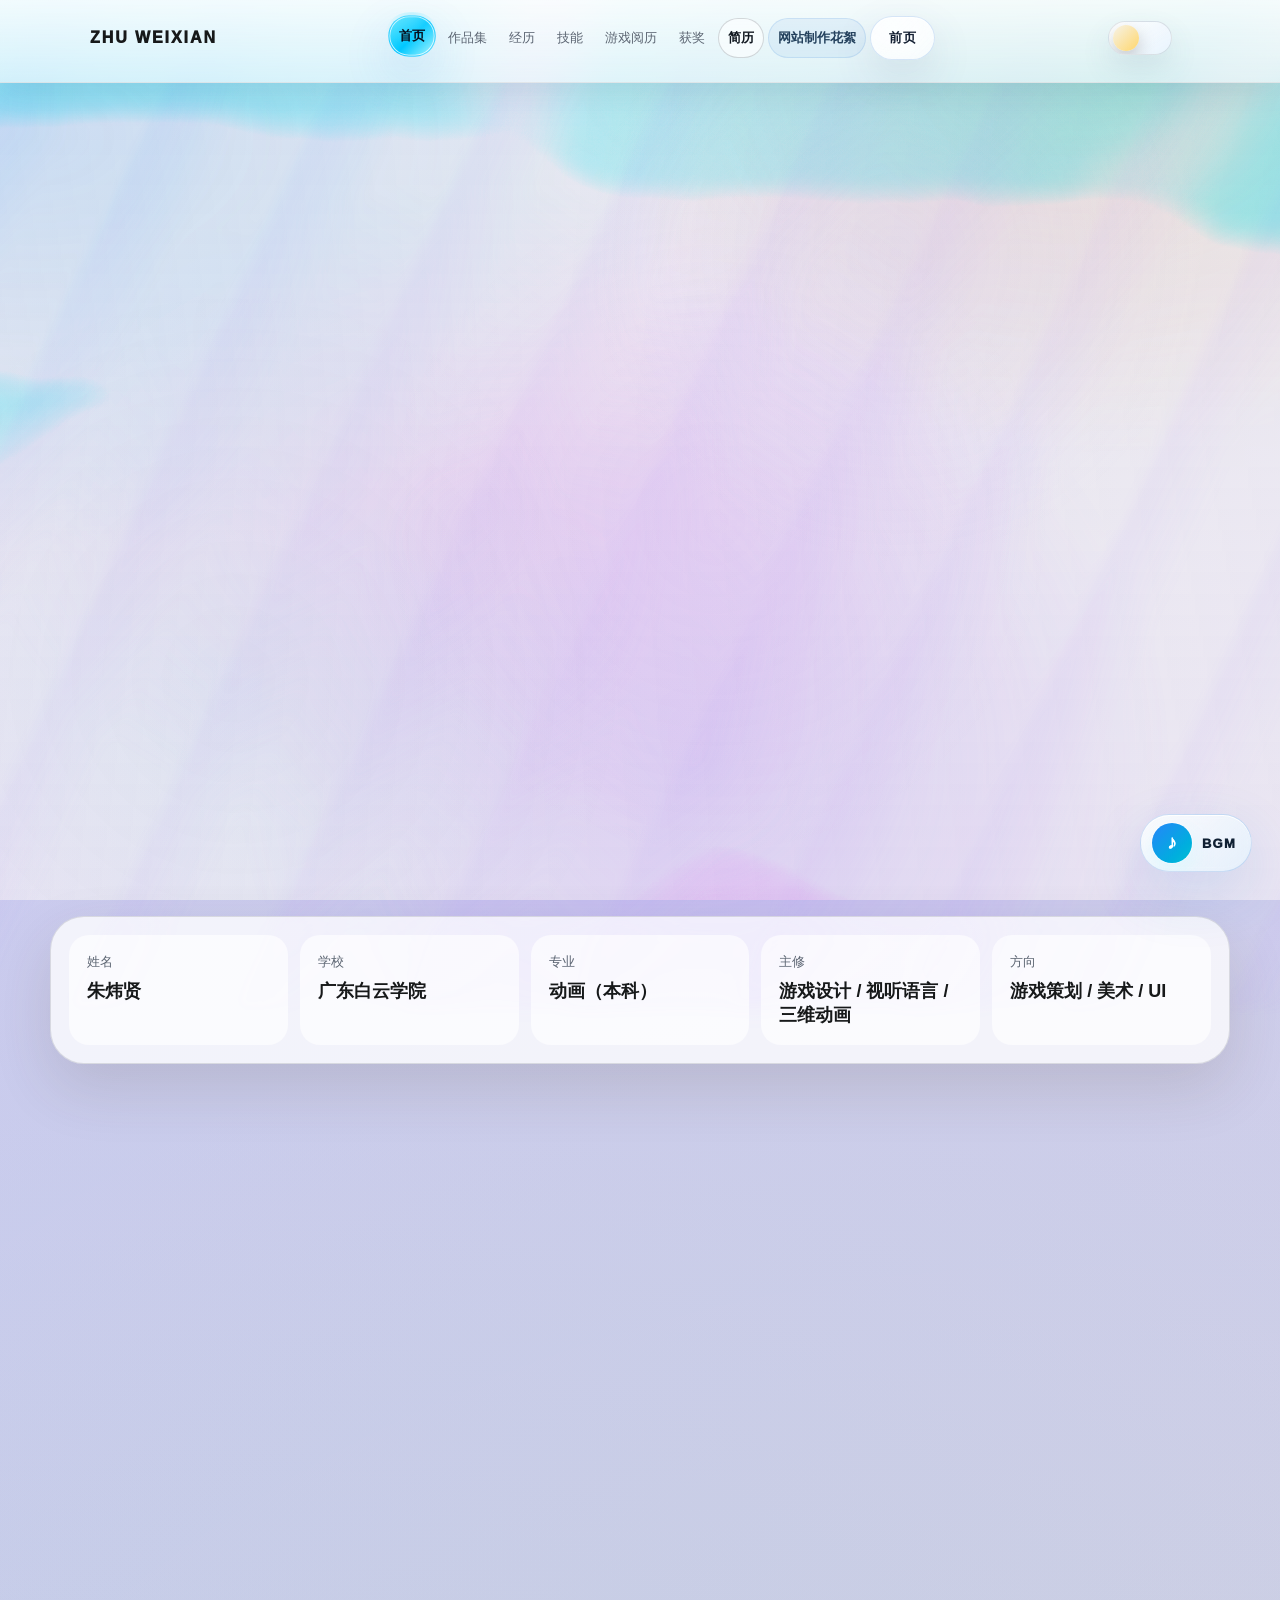
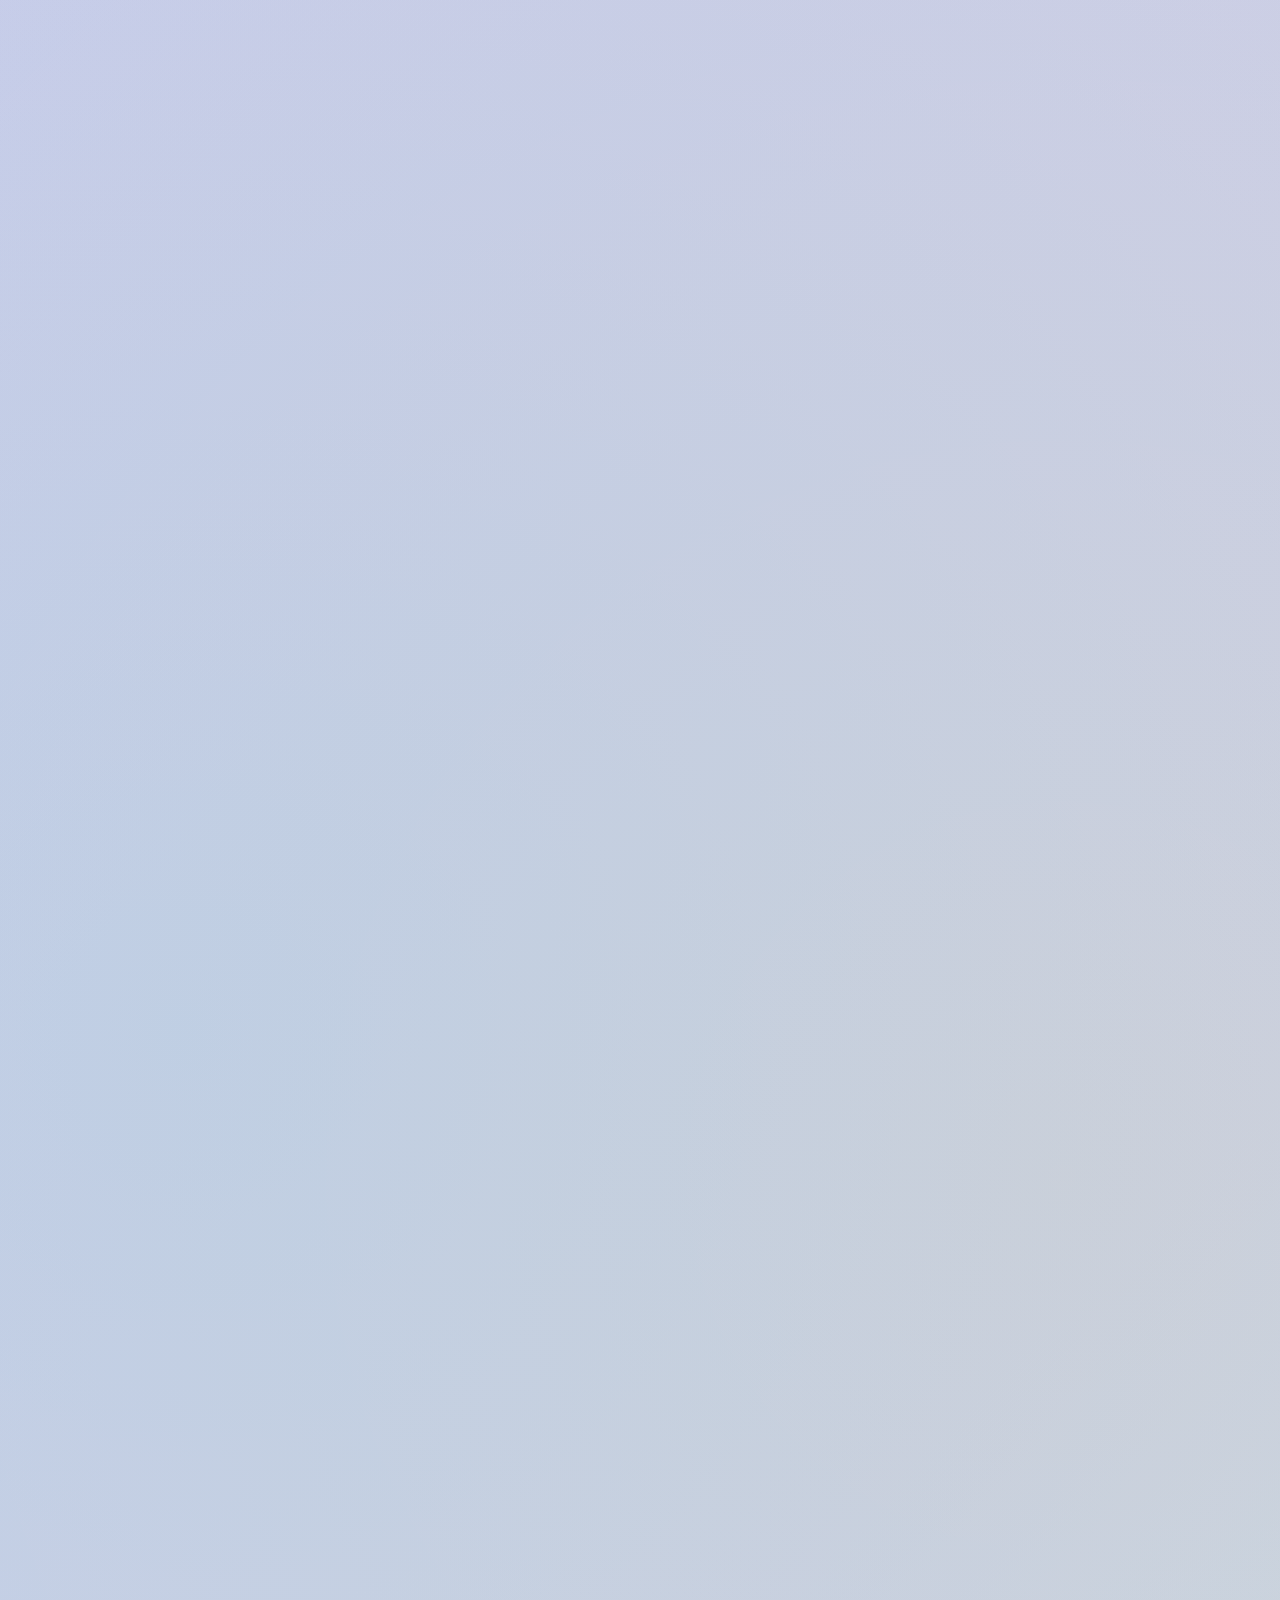
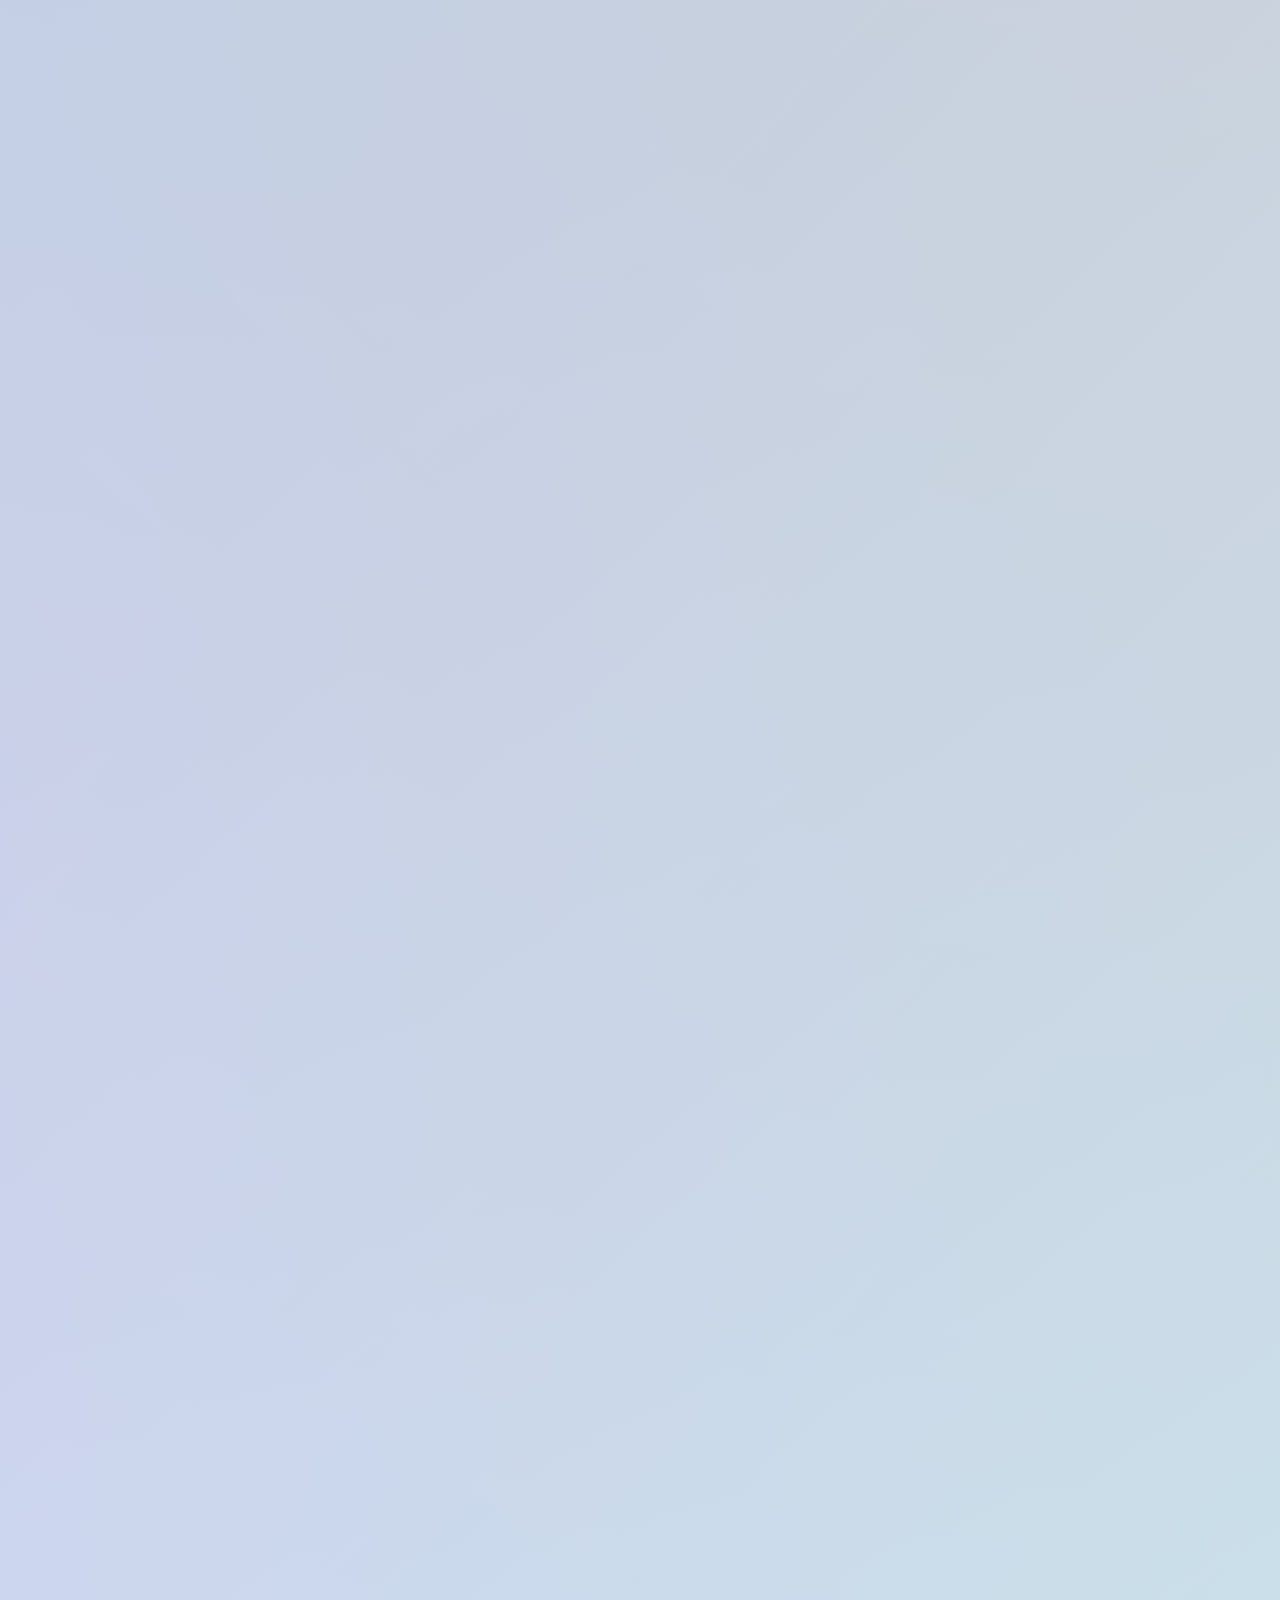
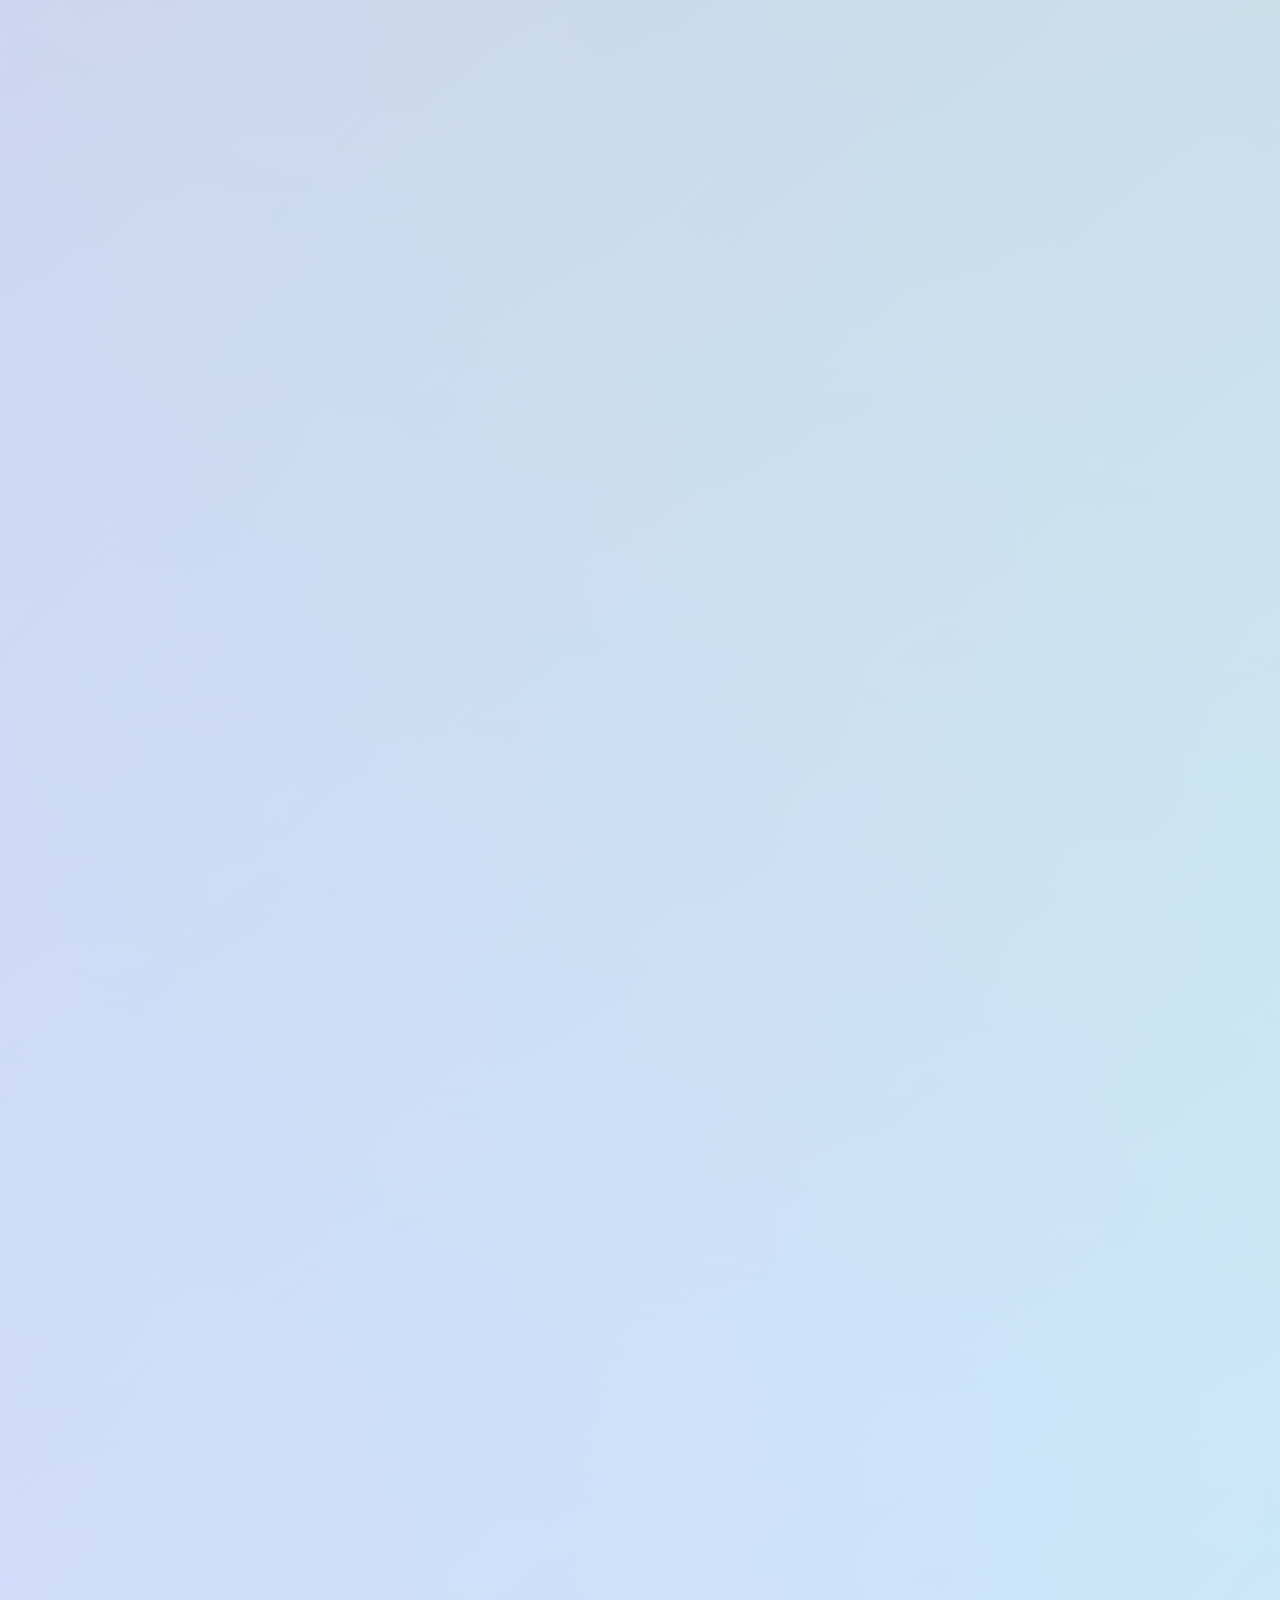
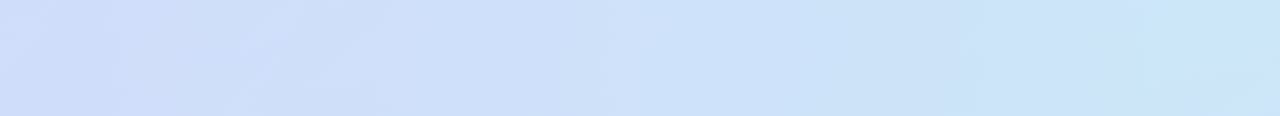
==== commit 56243208: "Add files via upload To V55" ====
--- a/home.html
+++ b/home.html
@@ -5,6 +5,16 @@
 <meta name="viewport" content="width=device-width, initial-scale=1.0" />
 <link rel="stylesheet" href="./assets/css/style.css" />
 <script src="./assets/js/site-data.js"></script>
+<script data-v55-theme-prepaint>
+(function(){
+  var fallback='light';
+  try{var configured=window.SITE_DATA&&window.SITE_DATA.site&&window.SITE_DATA.site.defaultTheme; fallback=configured==='dark'?'dark':'light';}catch(e){}
+  var theme=fallback;
+  try{theme=localStorage.getItem('zw-theme')||fallback;}catch(e){}
+  if(theme!=='dark'&&theme!=='light') theme=fallback;
+  document.documentElement.setAttribute('data-theme',theme);
+})();
+</script>
   <title>主页｜朱炜贤 Game Design Portfolio</title>
 </head>
 <body class="home-page">
--- a/assets/css/style.css
+++ b/assets/css/style.css
@@ -4551,3 +4551,2227 @@
 .avatar-hold-ring{
   transition:opacity .10s linear,transform .10s ease!important;
 }
+
+
+/* ================= V37：主题提示降频 + 制作耗时物理游动文字 ================= */
+.theme-toggle-wrap-v37{position:relative!important;display:inline-flex!important;align-items:center!important;justify-content:center!important;}
+.theme-tip-v37{
+  width:168px!important;
+  padding:9px 32px 9px 12px!important;
+  border-radius:15px!important;
+  font-size:11.5px!important;
+  line-height:1.42!important;
+  animation:themeTipInV37 .28s cubic-bezier(.2,.9,.2,1) both!important;
+}
+.theme-tip-v37.is-closing{opacity:0!important;transform:translate3d(0,-6px,0) scale(.96)!important;transition:opacity .18s ease,transform .18s ease!important;}
+.theme-tip-close-v37{cursor:pointer!important;}
+@keyframes themeTipInV37{from{opacity:0;transform:translate3d(0,-6px,0) scale(.97)}to{opacity:1;transform:translate3d(0,0,0) scale(1)}}
+
+.duration-wall-v37{
+  overflow:hidden!important;
+  cursor:default!important;
+}
+.duration-wall-v37::before{
+  content:"";
+  position:absolute;
+  inset:0;
+  pointer-events:none;
+  background:
+    radial-gradient(circle at 20% 16%,rgba(126,232,255,.12),transparent 28%),
+    radial-gradient(circle at 80% 76%,rgba(255,206,111,.10),transparent 30%),
+    linear-gradient(135deg,rgba(255,255,255,.03),transparent 52%,rgba(126,232,255,.04));
+  z-index:0;
+}
+.duration-physics-stage-v37{
+  position:absolute!important;
+  inset:82px 38px 38px 38px!important;
+  z-index:1!important;
+  overflow:hidden!important;
+  contain:layout paint style!important;
+}
+.duration-physics-word-v37{
+  position:absolute!important;
+  left:0!important;
+  top:0!important;
+  display:inline-flex!important;
+  align-items:center!important;
+  justify-content:center!important;
+  padding:.20em .34em!important;
+  border-radius:.30em!important;
+  font-size:clamp(38px,7.2vw,110px)!important;
+  line-height:.92!important;
+  font-weight:1000!important;
+  letter-spacing:.02em!important;
+  color:rgba(238,247,255,.62)!important;
+  text-shadow:0 0 22px rgba(126,232,255,.16),0 12px 34px rgba(0,0,0,.26)!important;
+  background:linear-gradient(135deg,rgba(255,255,255,.055),rgba(126,232,255,.025))!important;
+  border:1px solid rgba(255,255,255,.07)!important;
+  box-shadow:inset 0 1px 0 rgba(255,255,255,.08),0 16px 46px rgba(0,0,0,.14)!important;
+  backdrop-filter:blur(2px) saturate(1.06)!important;
+  -webkit-backdrop-filter:blur(2px) saturate(1.06)!important;
+  user-select:none!important;
+  pointer-events:none!important;
+  white-space:nowrap!important;
+  will-change:transform!important;
+  transform:translate3d(0,0,0)!important;
+  animation:durationWordPulseV37 3.8s ease-in-out var(--delay,0s) infinite alternate!important;
+}
+.duration-physics-word-v37:nth-child(3n){color:rgba(126,232,255,.56)!important;}
+.duration-physics-word-v37:nth-child(4n){color:rgba(255,226,157,.54)!important;}
+.duration-physics-word-v37:nth-child(5n){color:rgba(196,172,255,.56)!important;}
+.duration-wall-back-v37{z-index:3!important;}
+@keyframes durationWordPulseV37{from{opacity:.55;filter:saturate(1)}to{opacity:.82;filter:saturate(1.18)}}
+
+:root[data-theme="light"] .duration-wall-v37{
+  background:
+    radial-gradient(circle at 18% 18%,rgba(68,193,220,.24),transparent 34%),
+    radial-gradient(circle at 82% 24%,rgba(255,193,80,.20),transparent 30%),
+    radial-gradient(circle at 55% 82%,rgba(173,137,255,.28),transparent 38%),
+    linear-gradient(135deg,#e4dcff 0%,#d7f2fb 46%,#f3ddff 72%,#f0dfb5 100%)!important;
+  color:#182b45!important;
+}
+:root[data-theme="light"] .duration-wall-v37::before{
+  background:
+    radial-gradient(circle at 20% 16%,rgba(0,154,205,.12),transparent 28%),
+    radial-gradient(circle at 80% 76%,rgba(151,104,255,.10),transparent 31%),
+    linear-gradient(135deg,rgba(255,255,255,.10),transparent 54%,rgba(198,174,255,.10));
+}
+:root[data-theme="light"] .duration-physics-word-v37{
+  color:rgba(37,55,96,.58)!important;
+  text-shadow:0 0 18px rgba(255,255,255,.52),0 14px 32px rgba(80,82,160,.13)!important;
+  background:linear-gradient(135deg,rgba(255,255,255,.38),rgba(210,197,255,.16))!important;
+  border-color:rgba(116,92,190,.13)!important;
+  box-shadow:inset 0 1px 0 rgba(255,255,255,.55),0 18px 44px rgba(112,96,180,.12)!important;
+}
+:root[data-theme="light"] .duration-physics-word-v37:nth-child(3n){color:rgba(0,126,168,.58)!important;}
+:root[data-theme="light"] .duration-physics-word-v37:nth-child(4n){color:rgba(164,104,0,.52)!important;}
+:root[data-theme="light"] .duration-physics-word-v37:nth-child(5n){color:rgba(101,75,188,.55)!important;}
+
+@media (max-width:720px){
+  .duration-physics-stage-v37{inset:74px 14px 24px 14px!important;}
+  .duration-physics-word-v37{font-size:clamp(30px,12vw,72px)!important;}
+}
+@media (prefers-reduced-motion: reduce){
+  .duration-physics-word-v37{animation:none!important;}
+}
+
+
+/* ================= V38：统一多设备响应式适配与性能稳定层 ================= */
+:root{
+  --app-vh:1vh;
+  --safe-x:clamp(14px,3.5vw,48px);
+  --content-max:var(--max,1180px);
+  --nav-safe-top:env(safe-area-inset-top,0px);
+  --nav-height-v38:74px;
+  --game-scale-v38:1;
+}
+html{width:100%;min-width:0;scroll-padding-top:calc(var(--nav-height-v38) + 18px)!important;overflow-x:hidden!important;}
+body{width:100%;min-width:0;overflow-x:clip!important;-webkit-text-size-adjust:100%;text-size-adjust:100%;}
+*,*::before,*::after{box-sizing:border-box;}
+main,.section-shell,.page-hero,.site-footer,.nav-inner{min-width:0;}
+.section-shell,.nav-inner,.site-footer{width:min(calc(100% - var(--safe-x)*2),var(--content-max))!important;}
+section[id]{scroll-margin-top:calc(var(--nav-height-v38) + 22px)!important;}
+.site-header{top:0!important;padding-top:max(10px,var(--nav-safe-top))!important;z-index:80!important;}
+.site-header .nav-inner{min-height:56px;}
+.nav-links{min-width:0;}
+.nav-links a{white-space:nowrap;}
+.hero,.page-hero{min-width:0;}
+.hero h1,.page-hero h1{overflow-wrap:break-word;text-wrap:balance;}
+.hero-desc,.section-title p,.page-hero p,.experience-item p,.making-card p,.contact-section p{overflow-wrap:anywhere;}
+.hero-visual,.portrait-frame,.resume-image-card,.resume-action-card,.modal-panel,.drawer-panel{max-width:100%;}
+.portrait-img,.portrait-placeholder{width:100%;object-fit:cover;}
+img,video,iframe,canvas,svg{max-width:100%;}
+iframe{border:0;display:block;}
+.frame-wrap iframe{width:100%;min-height:clamp(240px,56vw,680px);}
+.modal-panel{width:min(960px,calc(100vw - var(--safe-x)*2))!important;max-height:min(86dvh,860px)!important;}
+.zoom-modal-visual img,.resume-img{max-width:100%;height:auto;object-fit:contain;}
+.music-btn{right:max(16px,env(safe-area-inset-right,0px) + 14px)!important;bottom:max(16px,env(safe-area-inset-bottom,0px) + 14px)!important;}
+.cursor-glow,.cursor-spotlight-v31{will-change:transform,opacity;contain:layout paint style;}
+.site-bg,.silk-bg-canvas-v28,.global-silk-bg-v28{contain:layout paint style;}
+
+/* 首页与通用网格：桌面保持宽屏，窄屏自然收缩 */
+.orb-category-grid,.portfolio-hub-grid,.experience-choice-row,.skill-level-grid,.music-grid,.screenshot-grid,.steam-shelf,.making-grid,.process-map,.tool-modal-grid,.eggy-ability-grid{min-width:0;}
+.orb-card,.portfolio-card-v8,.experience-choice-card,.skill-level-card,.making-card,.music-card,.video-work-card,.game-work-card,.steam-card,.award-item,.contact-card{min-width:0;}
+.experience-section,.portfolio-entry-section,.game-wall-section,.awards-section{overflow:visible!important;}
+.experience-choice-row{padding-inline:clamp(6px,1.2vw,16px)!important;}
+
+/* 游戏阅历：不同屏幕按比例压缩，避免小屏图标互相挤压或溢出 */
+.game-orbit-wall{width:100%;max-width:100%;min-height:clamp(680px,74vw,900px);height:clamp(720px,72vw,900px)!important;overflow:hidden!important;touch-action:none;}
+.game-card,.ambient-game-card{width:calc(var(--s)*var(--game-scale-v38))!important;height:calc(var(--s)*var(--game-scale-v38))!important;max-width:24vw;max-height:24vw;}
+.game-card span{line-height:1.25;word-break:keep-all;}
+
+/* 大屏显示器：避免内容太散，背景和文字保持合适比例 */
+@media (min-width:1536px){
+  :root{--content-max:1320px;--game-scale-v38:1.04;}
+  .hero{grid-template-columns:minmax(0,1.04fr) minmax(360px,.78fr)!important;gap:clamp(56px,5vw,92px)!important;min-height:min(820px,calc(var(--app-vh)*92))!important;}
+  .hero h1{font-size:clamp(60px,5vw,92px)!important;}
+  .portrait-img,.portrait-placeholder{height:clamp(520px,38vw,650px)!important;min-height:0!important;}
+  .game-orbit-wall{height:900px!important;}
+}
+
+/* 普通笔记本与小屏桌面 */
+@media (max-width:1280px){
+  :root{--content-max:1100px;--safe-x:clamp(16px,2.6vw,32px);--game-scale-v38:.92;}
+  .nav-links{gap:4px!important;}
+  .nav-links a{font-size:13px!important;padding-inline:9px!important;}
+  .hero{gap:clamp(28px,4vw,52px)!important;}
+  .hero h1{font-size:clamp(48px,6vw,72px)!important;}
+  .portrait-img,.portrait-placeholder{height:clamp(420px,42vw,520px)!important;min-height:0!important;}
+}
+
+/* 平板横屏/窄屏：导航转折叠菜单，主要板块变为一列或两列 */
+@media (max-width:1040px){
+  :root{--nav-height-v38:68px;--safe-x:clamp(14px,3vw,26px);--game-scale-v38:.82;}
+  .site-header{padding-block:10px!important;}
+  .nav-inner{grid-template-columns:auto 1fr auto!important;gap:10px!important;}
+  .brand-text{max-width:min(28vw,180px);overflow:hidden;text-overflow:ellipsis;white-space:nowrap;}
+  .nav-toggle{display:inline-flex!important;align-items:center!important;justify-content:center!important;justify-self:end!important;min-width:42px!important;min-height:42px!important;}
+  .theme-toggle-wrap-v37{justify-self:end!important;}
+  .nav-links{position:absolute!important;left:0!important;right:0!important;top:calc(100% + 10px)!important;display:none!important;grid-column:1/-1!important;flex-direction:column!important;align-items:stretch!important;gap:8px!important;max-height:min(72dvh,560px)!important;overflow:auto!important;overscroll-behavior:contain!important;padding:12px!important;border-radius:22px!important;box-shadow:0 22px 70px rgba(0,0,0,.28)!important;backdrop-filter:blur(20px) saturate(1.22)!important;}
+  .site-header.is-open .nav-links{display:flex!important;}
+  .nav-links a{width:100%!important;min-height:42px!important;padding:10px 14px!important;justify-content:center!important;text-align:center!important;}
+  .hero{grid-template-columns:1fr!important;gap:34px!important;min-height:auto!important;padding-top:clamp(58px,7vw,82px)!important;}
+  .hero-copy{max-width:760px;margin-inline:auto;text-align:center;}
+  .hero-actions,.quick-stats{justify-content:center;}
+  .hero-visual{width:min(560px,100%);margin-inline:auto;}
+  .portrait-img,.portrait-placeholder{height:clamp(360px,56vw,500px)!important;}
+  .identity-bar{grid-template-columns:repeat(2,minmax(0,1fr))!important;}
+  .eggy-section,.video-work-card,.skill-level-card,.steam-library,.eggy-detail-layout,.experience-item,.contact-section,.resume-viewer{grid-template-columns:1fr!important;}
+  .portfolio-hub-grid,.orb-category-grid,.experience-choice-row,.screenshot-grid,.music-grid,.steam-shelf{grid-template-columns:repeat(2,minmax(0,1fr))!important;}
+  .making-grid,.process-map{grid-template-columns:1fr!important;}
+  .tool-modal-grid{grid-template-columns:repeat(3,minmax(0,1fr))!important;}
+  .resume-action-card{position:relative!important;top:auto!important;}
+  .page-back-btn{top:calc(var(--nav-height-v38) + 10px)!important;}
+}
+
+/* 平板竖屏和大手机 */
+@media (max-width:820px){
+  :root{--safe-x:18px;--game-scale-v38:.72;}
+  .hero-copy{text-align:left;}
+  .hero-actions{display:grid!important;grid-template-columns:1fr!important;gap:12px!important;}
+  .hero-actions .btn,.resume-downloads a{width:100%!important;}
+  .quick-stats{grid-template-columns:repeat(2,minmax(0,1fr))!important;}
+  .identity-bar,.portfolio-hub-grid,.orb-category-grid,.experience-choice-row,.screenshot-grid,.music-grid,.steam-shelf,.eggy-ability-grid{grid-template-columns:1fr!important;}
+  .section-title{max-width:100%!important;}
+  .section-title h2{font-size:clamp(30px,8vw,48px)!important;}
+  .page-hero h1,.hero h1{font-size:clamp(36px,10vw,58px)!important;}
+  .page-hero{padding-top:clamp(68px,10vw,88px)!important;}
+  .award-rail{grid-template-columns:1fr!important;}
+  .award-arrow{width:100%!important;min-height:52px!important;height:52px!important;max-height:52px!important;border-radius:18px!important;}
+  .pinterest-wall{columns:1!important;}
+  .frame-wrap iframe{min-height:clamp(220px,62vw,420px);}
+  .game-orbit-wall{height:clamp(760px,132vw,1020px)!important;min-height:720px;}
+  .game-card span{font-size:10.5px!important;}
+  .modal-panel{padding:clamp(16px,4vw,26px)!important;border-radius:24px!important;}
+  .duration-wall-v37{min-height:calc(var(--app-vh)*82)!important;}
+}
+
+/* 手机竖屏 */
+@media (max-width:560px){
+  :root{--safe-x:12px;--nav-height-v38:62px;--game-scale-v38:.58;}
+  .site-header{padding-block:8px!important;}
+  .brand-mark{width:34px!important;height:34px!important;}
+  .brand-text{font-size:11.5px!important;max-width:126px;}
+  .theme-toggle{width:58px!important;height:32px!important;}
+  .nav-toggle{min-width:38px!important;min-height:38px!important;}
+  .nav-links{top:calc(100% + 8px)!important;border-radius:18px!important;padding:10px!important;}
+  .section-shell,.nav-inner,.site-footer{width:min(calc(100% - 24px),var(--content-max))!important;}
+  main{padding-inline:0!important;}
+  .hero{padding-top:54px!important;padding-bottom:42px!important;}
+  .hero h1,.page-hero h1{font-size:clamp(32px,11vw,44px)!important;line-height:.98!important;}
+  .hero-desc,.page-hero p{font-size:14.5px!important;line-height:1.7!important;}
+  .btn{min-height:46px!important;padding-inline:16px!important;}
+  .quick-stats{grid-template-columns:1fr!important;}
+  .portrait-frame{padding:9px!important;border-radius:26px!important;}
+  .portrait-img,.portrait-placeholder{height:clamp(280px,92vw,380px)!important;border-radius:20px!important;}
+  .floating-tag{position:static!important;display:inline-flex!important;margin:6px 6px 0 0!important;transform:none!important;}
+  .hero-tags{position:relative!important;display:flex!important;flex-wrap:wrap!important;gap:6px!important;margin-top:12px!important;}
+  .orb-card,.experience-choice-card,.skill-level-card,.making-card,.contact-section,.resume-image-card,.resume-action-card,.godot-help{border-radius:22px!important;padding:18px!important;}
+  .experience-item{padding:18px!important;border-radius:22px!important;}
+  .experience-item h2{font-size:23px!important;}
+  .game-orbit-wall{height:920px!important;min-height:860px;border-radius:22px!important;}
+  .ambient-game-card{opacity:.62;}
+  .tool-modal-grid{grid-template-columns:repeat(2,minmax(0,1fr))!important;}
+  .tool-modal-card{padding:14px!important;}
+  .music-btn{right:max(12px,env(safe-area-inset-right,0px) + 10px)!important;bottom:max(12px,env(safe-area-inset-bottom,0px) + 10px)!important;min-width:44px!important;min-height:44px!important;}
+  .music-text{display:none!important;}
+  .cursor-glow,.cursor-spotlight-v31{display:none!important;}
+  .site-footer{grid-template-columns:1fr!important;display:grid!important;text-align:center!important;gap:8px!important;padding-bottom:32px!important;}
+}
+
+/* 极窄屏：减小图标与间距，保证不横向滚动 */
+@media (max-width:390px){
+  :root{--safe-x:10px;--game-scale-v38:.50;}
+  .section-shell,.nav-inner,.site-footer{width:min(calc(100% - 20px),var(--content-max))!important;}
+  .brand-text{max-width:104px;}
+  .hero h1,.page-hero h1{font-size:30px!important;}
+  .portrait-img,.portrait-placeholder{height:270px!important;}
+  .game-orbit-wall{height:840px!important;min-height:820px;}
+  .tool-modal-grid{grid-template-columns:1fr!important;}
+  .modal-panel{width:calc(100vw - 16px)!important;padding:16px!important;}
+}
+
+/* 低高度横屏设备：压缩首屏高度，避免头像和导航挤出屏幕 */
+@media (orientation:landscape) and (max-height:700px) and (min-width:760px){
+  :root{--game-scale-v38:.76;}
+  .hero{min-height:auto!important;padding-top:44px!important;padding-bottom:38px!important;grid-template-columns:1.05fr .72fr!important;}
+  .hero h1{font-size:clamp(38px,5vw,58px)!important;}
+  .portrait-img,.portrait-placeholder{height:clamp(300px,58vh,420px)!important;}
+  .page-hero{padding-top:58px!important;padding-bottom:24px!important;}
+  .modal-panel{max-height:82dvh!important;}
+}
+
+/* 触屏设备：降低高频鼠标特效，保留点击/滚动体验 */
+@media (hover:none) and (pointer:coarse){
+  .tilt-card,.magnetic,.game-card,.ambient-game-card{touch-action:manipulation;}
+  .cursor-glow,.cursor-spotlight-v31{display:none!important;}
+  .game-card,.ambient-game-card{transition:transform .28s ease!important;}
+  .game-card:hover .game-inner,.ambient-game-card:hover .ambient-game-inner{transform:none!important;}
+  .process-preview{display:none!important;}
+}
+
+@supports not (height:100dvh){
+  .duration-wall-v37{min-height:calc(var(--app-vh)*82)!important;}
+}
+
+
+/* ================= V39：主题切换提示最终显示逻辑 ================= */
+/* 隐藏 V33 / V36 / V37 旧提示，避免页面加载时旧提示先闪现再被新逻辑删除。 */
+.theme-tip-v33:not(.theme-tip-v39),
+.theme-tip-v36:not(.theme-tip-v39),
+.theme-tip-v37:not(.theme-tip-v39){
+  display:none!important;
+  visibility:hidden!important;
+  opacity:0!important;
+  pointer-events:none!important;
+}
+.theme-toggle-wrap-v39{
+  position:relative!important;
+  display:inline-flex!important;
+  align-items:center!important;
+  justify-content:center!important;
+  flex:0 0 auto!important;
+}
+.theme-tip-v39{
+  position:absolute!important;
+  right:0!important;
+  top:calc(100% + 12px)!important;
+  width:172px!important;
+  max-width:min(172px,calc(100vw - 28px))!important;
+  padding:9px 32px 9px 12px!important;
+  border:1px solid rgba(126,232,255,.28)!important;
+  border-radius:15px!important;
+  background:rgba(8,18,33,.76)!important;
+  color:rgba(240,248,255,.94)!important;
+  box-shadow:0 16px 42px rgba(0,0,0,.25),inset 0 1px 0 rgba(255,255,255,.13)!important;
+  backdrop-filter:blur(16px) saturate(1.18)!important;
+  -webkit-backdrop-filter:blur(16px) saturate(1.18)!important;
+  font-size:11.5px!important;
+  line-height:1.42!important;
+  font-weight:800!important;
+  letter-spacing:.02em!important;
+  z-index:1600!important;
+  transform-origin:top right!important;
+  animation:themeTipInV39 .26s cubic-bezier(.2,.9,.2,1) both!important;
+}
+.theme-tip-v39::before{
+  content:"";
+  position:absolute;
+  right:17px;
+  top:-6px;
+  width:10px;
+  height:10px;
+  transform:rotate(45deg);
+  background:inherit;
+  border-left:1px solid rgba(126,232,255,.20);
+  border-top:1px solid rgba(126,232,255,.20);
+}
+.theme-tip-v39.is-closing{
+  opacity:0!important;
+  transform:translate3d(0,-6px,0) scale(.96)!important;
+  transition:opacity .18s ease,transform .18s ease!important;
+}
+.theme-tip-close-v39{
+  position:absolute!important;
+  right:8px!important;
+  top:8px!important;
+  width:20px!important;
+  height:20px!important;
+  border:0!important;
+  border-radius:999px!important;
+  display:grid!important;
+  place-items:center!important;
+  padding:0!important;
+  background:rgba(255,255,255,.13)!important;
+  color:inherit!important;
+  font-size:14px!important;
+  line-height:1!important;
+  cursor:pointer!important;
+}
+.theme-tip-close-v39:hover{background:rgba(126,232,255,.24)!important;transform:scale(1.06)!important;}
+:root[data-theme="light"] .theme-tip-v39{
+  border-color:rgba(127,105,210,.24)!important;
+  background:rgba(252,247,255,.86)!important;
+  color:#251f35!important;
+  box-shadow:0 16px 38px rgba(126,93,180,.18),inset 0 1px 0 rgba(255,255,255,.9)!important;
+}
+:root[data-theme="light"] .theme-tip-v39::before{border-color:rgba(127,105,210,.18)!important;}
+:root[data-theme="light"] .theme-tip-close-v39{background:rgba(127,105,210,.10)!important;}
+@keyframes themeTipInV39{from{opacity:0;transform:translate3d(0,-6px,0) scale(.97)}to{opacity:1;transform:translate3d(0,0,0) scale(1)}}
+@media (max-width:760px){
+  .theme-tip-v39{
+    right:-4px!important;
+    top:calc(100% + 10px)!important;
+    width:154px!important;
+    font-size:11px!important;
+    padding:8px 30px 8px 10px!important;
+  }
+}
+@media (max-width:420px){
+  .theme-tip-v39{
+    right:50%!important;
+    transform-origin:top center!important;
+    translate:50% 0!important;
+  }
+  .theme-tip-v39.is-closing{transform:translate3d(0,-6px,0) scale(.96)!important;}
+}
+
+
+/* ================= V40：制作耗时点击页最终修复 ================= */
+.duration-marquee-wall.duration-wall-v40{
+  position:fixed!important;
+  inset:0!important;
+  z-index:2200!important;
+  display:block!important;
+  overflow:hidden!important;
+  padding:0!important;
+  cursor:default!important;
+  background:
+    radial-gradient(circle at 18% 16%,rgba(62,222,255,.22),transparent 31%),
+    radial-gradient(circle at 82% 78%,rgba(255,218,126,.14),transparent 33%),
+    radial-gradient(circle at 54% 52%,rgba(135,100,255,.12),transparent 42%),
+    linear-gradient(135deg,#061025 0%,#0b1428 48%,#080d18 100%)!important;
+  color:#eef8ff!important;
+  contain:layout paint style!important;
+  isolation:isolate!important;
+}
+.duration-wall-v40::before{
+  content:""!important;
+  position:absolute!important;
+  inset:0!important;
+  pointer-events:none!important;
+  z-index:0!important;
+  background:
+    linear-gradient(90deg,rgba(255,255,255,.045),transparent 34%,rgba(126,232,255,.035)),
+    repeating-linear-gradient(115deg,transparent 0 92px,rgba(126,232,255,.045) 93px,transparent 184px)!important;
+  opacity:.72!important;
+}
+.duration-physics-stage-v40{
+  position:absolute!important;
+  left:clamp(16px,3.6vw,58px)!important;
+  right:clamp(16px,3.6vw,58px)!important;
+  top:clamp(86px,10vh,120px)!important;
+  bottom:clamp(22px,4.2vh,54px)!important;
+  z-index:1!important;
+  overflow:hidden!important;
+  contain:layout paint style!important;
+}
+.duration-physics-word-v40{
+  position:absolute!important;
+  left:0!important;
+  top:0!important;
+  display:inline-flex!important;
+  align-items:center!important;
+  justify-content:center!important;
+  box-sizing:border-box!important;
+  min-width:0!important;
+  width:auto!important;
+  height:auto!important;
+  padding:.22em .44em!important;
+  border-radius:.42em!important;
+  font-size:clamp(26px,4.35vw,58px)!important;
+  line-height:1!important;
+  font-weight:1000!important;
+  letter-spacing:.015em!important;
+  white-space:nowrap!important;
+  color:rgba(236,248,255,.74)!important;
+  text-shadow:0 0 16px rgba(86,220,255,.18),0 10px 26px rgba(0,0,0,.24)!important;
+  background:linear-gradient(135deg,rgba(255,255,255,.08),rgba(126,232,255,.030))!important;
+  border:1px solid rgba(255,255,255,.08)!important;
+  box-shadow:inset 0 1px 0 rgba(255,255,255,.10),0 12px 32px rgba(0,0,0,.14)!important;
+  backdrop-filter:blur(2px) saturate(1.08)!important;
+  -webkit-backdrop-filter:blur(2px) saturate(1.08)!important;
+  user-select:none!important;
+  pointer-events:none!important;
+  will-change:transform!important;
+  transform:translate3d(0,0,0)!important;
+  animation:durationWordBreathV40 4.8s ease-in-out var(--pulse-delay,0s) infinite alternate!important;
+}
+.duration-physics-word-v40:nth-child(3n){color:rgba(109,232,255,.74)!important;}
+.duration-physics-word-v40:nth-child(4n){color:rgba(255,226,154,.72)!important;}
+.duration-physics-word-v40:nth-child(5n){color:rgba(200,181,255,.72)!important;}
+.duration-wall-back-v40{
+  position:fixed!important;
+  left:26px!important;
+  top:26px!important;
+  z-index:3!important;
+  min-width:82px!important;
+  height:44px!important;
+  padding:0 18px!important;
+  border:1px solid rgba(255,255,255,.18)!important;
+  border-radius:999px!important;
+  display:inline-flex!important;
+  align-items:center!important;
+  justify-content:center!important;
+  background:rgba(255,255,255,.12)!important;
+  color:#eef8ff!important;
+  font-size:15px!important;
+  font-weight:1000!important;
+  letter-spacing:.08em!important;
+  cursor:pointer!important;
+  backdrop-filter:blur(14px) saturate(1.16)!important;
+  -webkit-backdrop-filter:blur(14px) saturate(1.16)!important;
+  box-shadow:0 16px 42px rgba(0,0,0,.24),inset 0 1px 0 rgba(255,255,255,.10)!important;
+  transition:transform .18s ease,background .18s ease,border-color .18s ease!important;
+}
+.duration-wall-back-v40:hover{
+  transform:translateY(-2px)!important;
+  background:rgba(126,232,255,.20)!important;
+  border-color:rgba(126,232,255,.30)!important;
+}
+.duration-wall-v40.is-closing{opacity:0!important;transition:opacity .16s linear!important;}
+@keyframes durationWordBreathV40{
+  from{opacity:.62;filter:saturate(1) brightness(.98)}
+  to{opacity:.90;filter:saturate(1.15) brightness(1.08)}
+}
+:root[data-theme="light"] .duration-marquee-wall.duration-wall-v40{
+  background:
+    radial-gradient(circle at 16% 18%,rgba(0,174,210,.22),transparent 33%),
+    radial-gradient(circle at 82% 20%,rgba(255,196,75,.18),transparent 31%),
+    radial-gradient(circle at 55% 78%,rgba(166,132,255,.26),transparent 39%),
+    linear-gradient(135deg,#e4dbff 0%,#d7f0fa 44%,#f0ddff 72%,#efe0bb 100%)!important;
+  color:#19314a!important;
+}
+:root[data-theme="light"] .duration-wall-v40::before{
+  background:
+    linear-gradient(90deg,rgba(255,255,255,.16),transparent 36%,rgba(190,168,255,.12)),
+    repeating-linear-gradient(115deg,transparent 0 92px,rgba(134,106,220,.055) 93px,transparent 184px)!important;
+  opacity:.86!important;
+}
+:root[data-theme="light"] .duration-physics-word-v40{
+  color:rgba(36,56,98,.70)!important;
+  text-shadow:0 0 18px rgba(255,255,255,.56),0 12px 28px rgba(99,90,168,.12)!important;
+  background:linear-gradient(135deg,rgba(255,255,255,.42),rgba(213,199,255,.18))!important;
+  border-color:rgba(112,92,190,.14)!important;
+  box-shadow:inset 0 1px 0 rgba(255,255,255,.58),0 14px 34px rgba(112,96,180,.12)!important;
+}
+:root[data-theme="light"] .duration-physics-word-v40:nth-child(3n){color:rgba(0,126,168,.70)!important;}
+:root[data-theme="light"] .duration-physics-word-v40:nth-child(4n){color:rgba(157,102,0,.66)!important;}
+:root[data-theme="light"] .duration-physics-word-v40:nth-child(5n){color:rgba(94,72,176,.68)!important;}
+:root[data-theme="light"] .duration-wall-back-v40{
+  border-color:rgba(112,92,190,.16)!important;
+  background:rgba(255,255,255,.56)!important;
+  color:#21304e!important;
+  box-shadow:0 16px 38px rgba(112,96,180,.16),inset 0 1px 0 rgba(255,255,255,.60)!important;
+}
+:root[data-theme="light"] .duration-wall-back-v40:hover{
+  background:rgba(232,224,255,.78)!important;
+  border-color:rgba(112,92,190,.28)!important;
+}
+@media (max-width:720px){
+  .duration-physics-stage-v40{left:14px!important;right:14px!important;top:76px!important;bottom:18px!important;}
+  .duration-physics-word-v40{font-size:clamp(22px,8.4vw,42px)!important;padding:.20em .38em!important;}
+  .duration-wall-back-v40{left:16px!important;top:16px!important;min-width:72px!important;height:40px!important;font-size:14px!important;}
+}
+@media (prefers-reduced-motion: reduce){
+  .duration-physics-word-v40{animation:none!important;}
+}
+
+
+/* ================= V41：制作耗时动态页轻量版 + 性能优化 ================= */
+.duration-marquee-wall.duration-wall-v41{
+  position:fixed!important;
+  inset:0!important;
+  z-index:2300!important;
+  overflow:hidden!important;
+  padding:0!important;
+  cursor:default!important;
+  background:
+    radial-gradient(circle at 16% 18%,rgba(42,214,255,.20),transparent 31%),
+    radial-gradient(circle at 82% 76%,rgba(255,218,118,.13),transparent 33%),
+    radial-gradient(circle at 52% 54%,rgba(144,108,255,.14),transparent 42%),
+    linear-gradient(135deg,#061025 0%,#0b1428 48%,#080d18 100%)!important;
+  color:#eef8ff!important;
+  contain:layout paint style!important;
+  isolation:isolate!important;
+}
+.duration-wall-v41::before{
+  content:""!important;
+  position:absolute!important;
+  inset:0!important;
+  pointer-events:none!important;
+  z-index:0!important;
+  background:
+    linear-gradient(90deg,rgba(255,255,255,.035),transparent 34%,rgba(126,232,255,.030)),
+    repeating-linear-gradient(115deg,transparent 0 92px,rgba(126,232,255,.038) 93px,transparent 184px)!important;
+  opacity:.72!important;
+}
+.duration-drift-stage-v41{
+  position:absolute!important;
+  left:clamp(14px,3.4vw,52px)!important;
+  right:clamp(14px,3.4vw,52px)!important;
+  top:clamp(86px,10vh,122px)!important;
+  bottom:clamp(18px,4vh,52px)!important;
+  z-index:1!important;
+  overflow:hidden!important;
+  contain:layout paint style!important;
+}
+.duration-drift-word-v41{
+  position:absolute!important;
+  left:var(--left,50%)!important;
+  top:var(--top,50%)!important;
+  display:inline-flex!important;
+  align-items:center!important;
+  justify-content:center!important;
+  padding:.20em .42em!important;
+  border-radius:.42em!important;
+  font-size:clamp(23px,3.2vw,48px)!important;
+  line-height:1!important;
+  font-weight:1000!important;
+  letter-spacing:.02em!important;
+  white-space:nowrap!important;
+  color:rgba(236,248,255,.74)!important;
+  background:linear-gradient(135deg,rgba(255,255,255,.075),rgba(126,232,255,.028))!important;
+  border:1px solid rgba(255,255,255,.075)!important;
+  box-shadow:inset 0 1px 0 rgba(255,255,255,.10),0 12px 28px rgba(0,0,0,.12)!important;
+  text-shadow:0 0 14px rgba(86,220,255,.18),0 8px 22px rgba(0,0,0,.20)!important;
+  user-select:none!important;
+  pointer-events:none!important;
+  will-change:transform,opacity!important;
+  transform:translate3d(-50%,-50%,0) rotate(var(--rot,0deg))!important;
+  animation:durationDriftV41 var(--dur,8s) ease-in-out var(--delay,0s) infinite alternate!important;
+}
+.duration-drift-word-v41:nth-child(3n){color:rgba(109,232,255,.76)!important;}
+.duration-drift-word-v41:nth-child(4n){color:rgba(255,226,154,.72)!important;}
+.duration-drift-word-v41:nth-child(5n){color:rgba(200,181,255,.72)!important;}
+.duration-wall-back-v41{
+  position:fixed!important;
+  left:26px!important;
+  top:26px!important;
+  z-index:3!important;
+  min-width:82px!important;
+  height:44px!important;
+  padding:0 18px!important;
+  border:1px solid rgba(255,255,255,.18)!important;
+  border-radius:999px!important;
+  display:inline-flex!important;
+  align-items:center!important;
+  justify-content:center!important;
+  background:rgba(255,255,255,.12)!important;
+  color:#eef8ff!important;
+  font-size:15px!important;
+  font-weight:1000!important;
+  letter-spacing:.08em!important;
+  cursor:pointer!important;
+  backdrop-filter:blur(14px) saturate(1.16)!important;
+  -webkit-backdrop-filter:blur(14px) saturate(1.16)!important;
+  box-shadow:0 16px 42px rgba(0,0,0,.24),inset 0 1px 0 rgba(255,255,255,.10)!important;
+  transition:transform .18s ease,background .18s ease,border-color .18s ease!important;
+}
+.duration-wall-back-v41:hover{transform:translateY(-2px)!important;background:rgba(126,232,255,.20)!important;border-color:rgba(126,232,255,.30)!important;}
+.duration-wall-v41.is-closing{opacity:0!important;transition:opacity .18s linear!important;}
+@keyframes durationDriftV41{
+  0%{opacity:.64;transform:translate3d(-50%,-50%,0) rotate(var(--rot,0deg));filter:saturate(1) brightness(.98);}
+  50%{opacity:.88;transform:translate3d(calc(-50% + var(--dx,16px)),calc(-50% + var(--dy,12px)),0) rotate(var(--rot2,4deg));filter:saturate(1.08) brightness(1.04);}
+  100%{opacity:.72;transform:translate3d(calc(-50% - var(--dx,16px)),calc(-50% - var(--dy,12px)),0) rotate(var(--rot,0deg));filter:saturate(1.04) brightness(1.02);}
+}
+:root[data-theme="light"] .duration-marquee-wall.duration-wall-v41{
+  background:
+    radial-gradient(circle at 14% 18%,rgba(0,174,210,.20),transparent 33%),
+    radial-gradient(circle at 82% 20%,rgba(255,196,75,.18),transparent 31%),
+    radial-gradient(circle at 54% 78%,rgba(166,132,255,.28),transparent 39%),
+    linear-gradient(135deg,#dfd5ff 0%,#d7eef9 44%,#ead8ff 72%,#efdfbd 100%)!important;
+  color:#19314a!important;
+}
+:root[data-theme="light"] .duration-wall-v41::before{
+  background:
+    linear-gradient(90deg,rgba(255,255,255,.11),transparent 36%,rgba(190,168,255,.12)),
+    repeating-linear-gradient(115deg,transparent 0 92px,rgba(134,106,220,.065) 93px,transparent 184px)!important;
+  opacity:.88!important;
+}
+:root[data-theme="light"] .duration-drift-word-v41{
+  color:rgba(36,56,98,.74)!important;
+  text-shadow:0 0 16px rgba(255,255,255,.42),0 10px 24px rgba(99,90,168,.10)!important;
+  background:linear-gradient(135deg,rgba(255,255,255,.34),rgba(213,199,255,.18))!important;
+  border-color:rgba(112,92,190,.14)!important;
+  box-shadow:inset 0 1px 0 rgba(255,255,255,.50),0 12px 30px rgba(112,96,180,.10)!important;
+}
+:root[data-theme="light"] .duration-drift-word-v41:nth-child(3n){color:rgba(0,126,168,.74)!important;}
+:root[data-theme="light"] .duration-drift-word-v41:nth-child(4n){color:rgba(157,102,0,.68)!important;}
+:root[data-theme="light"] .duration-drift-word-v41:nth-child(5n){color:rgba(94,72,176,.70)!important;}
+:root[data-theme="light"] .duration-wall-back-v41{border-color:rgba(112,92,190,.16)!important;background:rgba(255,255,255,.56)!important;color:#21304e!important;box-shadow:0 16px 38px rgba(112,96,180,.16),inset 0 1px 0 rgba(255,255,255,.60)!important;}
+:root[data-theme="light"] .duration-wall-back-v41:hover{background:rgba(232,224,255,.78)!important;border-color:rgba(112,92,190,.28)!important;}
+
+/* 性能优化：减少离屏模块绘制、降低重滤镜压力，并避免内容横向溢出。 */
+.v41-performance-ready body{overflow-x:hidden!important;}
+.v41-performance-ready .section-shell,
+.v41-performance-ready .portfolio-section,
+.v41-performance-ready .experience-section,
+.v41-performance-ready .making-section,
+.v41-performance-ready .resume-viewer,
+.v41-performance-ready .awards-section{
+  content-visibility:auto;
+  contain-intrinsic-size:1px 720px;
+}
+.v41-performance-ready .game-bubble,
+.v41-performance-ready .floating-tag,
+.v41-performance-ready .making-card,
+.v41-performance-ready .experience-choice-card,
+.v41-performance-ready .award-item,
+.v41-performance-ready .portfolio-card{backface-visibility:hidden;transform:translateZ(0);}
+.v41-low-interaction .cursor-glow,
+.v41-low-interaction .cursor-spotlight{display:none!important;}
+.v41-low-interaction .game-bubble{transition:transform .18s ease,filter .18s ease!important;}
+@media (max-width:720px){
+  .duration-drift-stage-v41{left:12px!important;right:12px!important;top:74px!important;bottom:16px!important;}
+  .duration-drift-word-v41{font-size:clamp(21px,7.4vw,38px)!important;padding:.18em .36em!important;}
+  .duration-wall-back-v41{left:16px!important;top:16px!important;min-width:72px!important;height:40px!important;font-size:14px!important;}
+}
+@media (prefers-reduced-motion: reduce){
+  .duration-drift-word-v41{animation:none!important;opacity:.76!important;}
+}
+
+
+/* ================= V43：移动端进入页修复 + 多终端交互与性能最终补丁 ================= */
+.entry-page,
+.entry-page body{
+  overscroll-behavior:none!important;
+}
+body.entry-page{
+  min-height:100dvh!important;
+  height:100dvh!important;
+  overflow:hidden!important;
+  touch-action:none!important;
+  -webkit-user-select:none!important;
+  user-select:none!important;
+}
+.scratch-canvas{
+  touch-action:none!important;
+  -ms-touch-action:none!important;
+  pointer-events:auto!important;
+  will-change:opacity,transform!important;
+  contain:strict!important;
+}
+.entry-page .scratch-entry-ui{pointer-events:none!important;}
+.entry-page .entry-fallback{pointer-events:auto!important;touch-action:manipulation!important;}
+.entry-v43-ready .entry-fallback::after{
+  content:" / 手机可按住滑动进入";
+}
+@media (hover:none) and (pointer:coarse){
+  .entry-v43-ready .entry-fallback::after{content:" / 手机按住滑动进入";}
+  .entry-minimal-card{width:min(520px,calc(100vw - 28px))!important;padding:clamp(22px,6vw,34px)!important;}
+  .entry-minimal-card h1{font-size:clamp(40px,12vw,72px)!important;}
+  .entry-motion-hint{white-space:normal!important;width:calc(100vw - 32px)!important;text-align:center!important;line-height:1.5!important;}
+  .scratch-meter{bottom:max(24px,env(safe-area-inset-bottom))!important;width:calc(100vw - 44px)!important;}
+}
+@media (max-width:480px){
+  .entry-minimal-card{border-radius:28px!important;}
+  .entry-fallback{width:100%!important;min-height:46px!important;padding:0 14px!important;font-size:13px!important;}
+  .entry-motion-hint{bottom:64px!important;font-size:12px!important;}
+  .scratch-meter{height:7px!important;}
+}
+@media (max-height:540px){
+  .entry-minimal-card{padding:18px 22px!important;transform:scale(.92)!important;}
+  .entry-motion-hint{display:none!important;}
+  .scratch-meter{bottom:16px!important;}
+}
+
+/* 统一终端性能降载：触屏设备不渲染鼠标专用高频效果，避免滑动和点击延迟。 */
+.v43-touch-device .cursor-glow,
+.v43-touch-device .cursor-spotlight-v31,
+.v43-touch-device .cursor-spotlight,
+.v43-touch-device .mouse-light-layer{display:none!important;}
+.v43-touch-device .tilt-card,
+.v43-touch-device .magnetic,
+.v43-touch-device .game-card,
+.v43-touch-device .ambient-game-card{transition:transform .18s ease,filter .18s ease!important;}
+.v43-touch-device .site-bg canvas,
+.v43-small-screen .site-bg canvas{image-rendering:auto!important;}
+.v43-small-screen .blob{filter:blur(24px)!important;opacity:.55!important;}
+.v43-small-screen .floating-tag,
+.v43-small-screen .game-card,
+.v43-small-screen .ambient-game-card{will-change:auto!important;}
+.v43-small-screen .duration-drift-word-v41{will-change:transform!important;}
+
+/* 多尺寸最终保护：防止横向溢出和超宽弹窗。 */
+html,body{max-width:100%;overflow-x:hidden!important;}
+img,video,iframe,canvas{max-width:100%;}
+.section-shell,.nav-inner,.site-footer{min-width:0!important;}
+.modal-panel,.zoom-modal-panel,.making-modal .modal-panel{max-width:calc(100vw - 24px)!important;max-height:calc(100dvh - 24px)!important;}
+@media (max-width:860px){
+  .site-header{max-width:calc(100vw - 16px)!important;}
+  .nav-links{max-height:calc(100dvh - 92px)!important;overflow:auto!important;}
+  .hero,.eggy-section,.experience-item,.video-work-card,.resume-layout{grid-template-columns:1fr!important;}
+  .process-map,.tool-modal-grid,.screenshot-grid,.music-grid{grid-template-columns:1fr!important;}
+}
+@media (max-width:620px){
+  .section-shell{width:calc(100% - 20px)!important;padding-left:0!important;padding-right:0!important;}
+  .hero{gap:22px!important;}
+  .page-hero,.section-title{text-align:left!important;}
+  .portfolio-hub-grid,.orb-category-grid,.experience-choice-row{grid-template-columns:1fr!important;}
+  .award-rail{grid-template-columns:1fr!important;}
+  .award-expand-btn{width:100%!important;min-height:46px!important;}
+  .duration-drift-stage-v41{left:10px!important;right:10px!important;}
+}
+@media (prefers-reduced-motion: reduce){
+  *,*::before,*::after{animation-duration:.001ms!important;animation-iteration-count:1!important;scroll-behavior:auto!important;}
+}
+
+
+/* ================= V44：网站前页重新排版 + 多端动效保护 ================= */
+body.entry-page{
+  background:radial-gradient(circle at 18% 18%,rgba(94,224,255,.26),transparent 28%),radial-gradient(circle at 82% 22%,rgba(255,218,118,.24),transparent 26%),radial-gradient(circle at 52% 88%,rgba(203,176,255,.24),transparent 34%),#07111f!important;
+}
+body.entry-page .entry-underpage{
+  opacity:.72!important;
+  transform:scale(1.012)!important;
+  filter:saturate(1.08) contrast(.96) brightness(.92)!important;
+}
+body.entry-page .entry-flow{
+  opacity:.72!important;
+}
+body.entry-page .scratch-entry-ui{
+  display:flex!important;
+  align-items:center!important;
+  justify-content:center!important;
+  padding:clamp(20px,5vw,64px)!important;
+}
+body.entry-page .entry-minimal-card{
+  position:relative!important;
+  display:grid!important;
+  grid-template-columns:minmax(0,1fr) auto!important;
+  grid-template-areas:"kicker button" "title button" "desc button"!important;
+  align-items:center!important;
+  gap:8px clamp(18px,4vw,34px)!important;
+  width:min(860px,calc(100vw - 44px))!important;
+  min-height:clamp(190px,30vh,290px)!important;
+  padding:clamp(26px,4vw,46px)!important;
+  text-align:left!important;
+  overflow:hidden!important;
+  border-radius:clamp(28px,4vw,46px)!important;
+  border:1px solid rgba(255,255,255,.42)!important;
+  background:linear-gradient(135deg,rgba(255,255,255,.68),rgba(232,240,255,.34) 48%,rgba(214,238,255,.28))!important;
+  box-shadow:0 34px 90px rgba(3,10,25,.24),inset 0 1px 0 rgba(255,255,255,.68)!important;
+  backdrop-filter:blur(18px) saturate(1.15)!important;
+  animation:entryCardInV44 .72s cubic-bezier(.2,.9,.2,1) both!important;
+}
+body.entry-page .entry-minimal-card::before{
+  content:"";
+  position:absolute;
+  inset:14px!important;
+  border-radius:inherit!important;
+  pointer-events:none!important;
+  background:linear-gradient(120deg,rgba(255,255,255,.24),transparent 36%,rgba(126,232,255,.16) 68%,rgba(255,215,42,.14))!important;
+  opacity:.8!important;
+}
+body.entry-page .entry-minimal-card::after{
+  content:"PORTFOLIO";
+  position:absolute;
+  right:clamp(18px,3vw,36px);
+  bottom:clamp(14px,2vw,22px);
+  font-size:11px;
+  font-weight:950;
+  letter-spacing:.28em;
+  color:rgba(7,17,31,.24);
+  pointer-events:none;
+}
+body.entry-page .entry-minimal-card span,
+body.entry-page .entry-minimal-card h1,
+body.entry-page .entry-minimal-card p,
+body.entry-page .entry-fallback{position:relative!important;z-index:1!important;}
+body.entry-page .entry-minimal-card span{
+  grid-area:kicker!important;
+  margin:0!important;
+  font-size:clamp(11px,1.4vw,13px)!important;
+  letter-spacing:.24em!important;
+  color:rgba(7,24,49,.72)!important;
+}
+body.entry-page .entry-minimal-card h1{
+  grid-area:title!important;
+  margin:0!important;
+  font-size:clamp(48px,8vw,92px)!important;
+  line-height:.95!important;
+  letter-spacing:.04em!important;
+  color:#061325!important;
+  text-shadow:0 18px 36px rgba(6,19,37,.12)!important;
+}
+body.entry-page .entry-minimal-card p{
+  grid-area:desc!important;
+  max-width:560px!important;
+  margin:4px 0 0!important;
+  font-size:clamp(14px,1.55vw,18px)!important;
+  line-height:1.75!important;
+  color:rgba(18,43,72,.76)!important;
+}
+body.entry-page .entry-fallback{
+  grid-area:button!important;
+  align-self:center!important;
+  justify-self:end!important;
+  min-width:clamp(116px,14vw,156px)!important;
+  min-height:clamp(116px,14vw,156px)!important;
+  padding:16px!important;
+  border-radius:50%!important;
+  display:inline-flex!important;
+  flex-direction:column!important;
+  gap:6px!important;
+  text-align:center!important;
+  line-height:1.28!important;
+  white-space:normal!important;
+  font-size:clamp(13px,1.35vw,15px)!important;
+  letter-spacing:.08em!important;
+  color:#061325!important;
+  background:radial-gradient(circle at 30% 24%,rgba(255,255,255,.9),rgba(127,227,255,.74) 46%,rgba(255,211,92,.64))!important;
+  box-shadow:0 20px 42px rgba(30,128,188,.22),inset 0 0 0 1px rgba(255,255,255,.78)!important;
+  transition:transform .24s cubic-bezier(.2,.9,.2,1),filter .24s ease,box-shadow .24s ease!important;
+  animation:entryButtonPulseV44 2.8s ease-in-out infinite!important;
+}
+body.entry-page .entry-fallback::after{content:""!important;display:none!important;}
+body.entry-page .entry-fallback:hover{
+  transform:translateY(-6px) scale(1.035)!important;
+  filter:saturate(1.1) brightness(1.03)!important;
+  box-shadow:0 28px 58px rgba(30,128,188,.28),inset 0 0 0 1px rgba(255,255,255,.9)!important;
+}
+body.entry-page .entry-motion-hint{
+  bottom:74px!important;
+  padding:8px 14px!important;
+  border-radius:999px!important;
+  color:rgba(238,248,255,.82)!important;
+  background:rgba(7,17,31,.38)!important;
+  border:1px solid rgba(255,255,255,.18)!important;
+  backdrop-filter:blur(12px)!important;
+  font-size:12px!important;
+  letter-spacing:.12em!important;
+  box-shadow:0 14px 38px rgba(0,0,0,.16)!important;
+}
+body.entry-page .scratch-meter{
+  bottom:42px!important;
+  width:min(460px,calc(100vw - 52px))!important;
+  height:6px!important;
+  background:rgba(255,255,255,.24)!important;
+  box-shadow:inset 0 0 0 1px rgba(255,255,255,.18),0 10px 28px rgba(0,0,0,.12)!important;
+}
+body.entry-page .scratch-meter span{
+  background:linear-gradient(90deg,#7ee8ff,#d8b7ff,#ffd56a)!important;
+  box-shadow:0 0 18px rgba(126,232,255,.62)!important;
+}
+@keyframes entryCardInV44{from{opacity:0;transform:translate3d(0,22px,0) scale(.97)}to{opacity:1;transform:translate3d(0,0,0) scale(1)}}
+@keyframes entryButtonPulseV44{0%,100%{box-shadow:0 20px 42px rgba(30,128,188,.22),inset 0 0 0 1px rgba(255,255,255,.78)}50%{box-shadow:0 26px 62px rgba(127,227,255,.32),0 0 0 8px rgba(127,227,255,.10),inset 0 0 0 1px rgba(255,255,255,.88)}}
+@media (max-width:720px){
+  body.entry-page .scratch-entry-ui{align-items:center!important;padding:18px!important;}
+  body.entry-page .entry-minimal-card{
+    grid-template-columns:1fr!important;
+    grid-template-areas:"kicker" "title" "desc" "button"!important;
+    width:min(440px,calc(100vw - 30px))!important;
+    min-height:auto!important;
+    text-align:center!important;
+    gap:12px!important;
+    padding:28px 22px!important;
+  }
+  body.entry-page .entry-minimal-card h1{font-size:clamp(44px,14vw,70px)!important;}
+  body.entry-page .entry-minimal-card p{margin:0 auto!important;line-height:1.65!important;}
+  body.entry-page .entry-fallback{
+    justify-self:center!important;
+    min-width:118px!important;
+    min-height:118px!important;
+    width:118px!important;
+    height:118px!important;
+  }
+  body.entry-page .entry-motion-hint{bottom:62px!important;width:auto!important;max-width:calc(100vw - 30px)!important;white-space:nowrap!important;}
+  body.entry-page .scratch-meter{bottom:28px!important;}
+}
+@media (max-height:540px) and (orientation:landscape){
+  body.entry-page .entry-minimal-card{grid-template-columns:minmax(0,1fr) auto!important;grid-template-areas:"kicker button" "title button" "desc button"!important;max-width:760px!important;transform:none!important;padding:18px 24px!important;}
+  body.entry-page .entry-minimal-card h1{font-size:clamp(34px,7vw,58px)!important;}
+  body.entry-page .entry-fallback{min-width:88px!important;min-height:88px!important;width:88px!important;height:88px!important;font-size:12px!important;}
+  body.entry-page .entry-motion-hint{display:none!important;}
+}
+@media (hover:none) and (pointer:coarse){
+  body.entry-page .entry-underpage{filter:saturate(1.02) contrast(.94) brightness(.9)!important;}
+  body.entry-page .entry-minimal-card{backdrop-filter:blur(12px) saturate(1.08)!important;}
+  body.entry-page .entry-flow i{filter:blur(28px)!important;opacity:.18!important;}
+}
+@media (prefers-reduced-motion: reduce){
+  body.entry-page .entry-fallback,body.entry-page .entry-minimal-card{animation:none!important;}
+}
+
+
+/* ================= V45：默认白天模式视觉 + 前页排版最终优化 ================= */
+body.entry-page.entry-v45-layout{
+  background:#eef1ff!important;
+}
+body.entry-page.entry-v45-layout .entry-flow{
+  opacity:.72!important;
+}
+body.entry-page.entry-v45-layout .scratch-entry-ui{
+  display:flex!important;
+  align-items:center!important;
+  justify-content:center!important;
+  padding:clamp(18px,4vw,54px)!important;
+}
+body.entry-page.entry-v45-layout .entry-minimal-card{
+  width:min(860px,calc(100vw - 58px))!important;
+  max-width:860px!important;
+  min-height:clamp(250px,34vh,340px)!important;
+  display:grid!important;
+  grid-template-columns:minmax(0,1fr) auto!important;
+  grid-template-areas:
+    "kicker button"
+    "title button"
+    "desc button"!important;
+  align-items:center!important;
+  gap:10px clamp(24px,5vw,54px)!important;
+  padding:clamp(28px,4.8vw,52px)!important;
+  text-align:left!important;
+  border-radius:clamp(28px,4vw,46px)!important;
+  background:linear-gradient(135deg,rgba(255,255,255,.48),rgba(228,220,255,.30),rgba(206,238,255,.20))!important;
+  border:1px solid rgba(104,92,150,.18)!important;
+  box-shadow:0 34px 96px rgba(74,86,132,.20),inset 0 1px 0 rgba(255,255,255,.72)!important;
+  backdrop-filter:blur(10px) saturate(1.08)!important;
+  overflow:hidden!important;
+}
+:root[data-theme="dark"] body.entry-page.entry-v45-layout .entry-minimal-card,
+body.entry-page.entry-v45-layout[data-theme="dark"] .entry-minimal-card{
+  background:linear-gradient(135deg,rgba(9,21,39,.62),rgba(21,42,70,.36),rgba(118,232,255,.12))!important;
+  border-color:rgba(126,232,255,.22)!important;
+  box-shadow:0 38px 110px rgba(0,0,0,.34),inset 0 1px 0 rgba(255,255,255,.10)!important;
+}
+body.entry-page.entry-v45-layout .entry-minimal-card::before{
+  opacity:.38!important;
+}
+body.entry-page.entry-v45-layout .entry-minimal-card span{
+  grid-area:kicker!important;
+  margin:0!important;
+  font-size:clamp(12px,1.7vw,14px)!important;
+  line-height:1.4!important;
+  letter-spacing:.20em!important;
+  opacity:.86!important;
+}
+body.entry-page.entry-v45-layout .entry-minimal-card h1{
+  grid-area:title!important;
+  margin:0!important;
+  font-size:clamp(58px,8vw,104px)!important;
+  line-height:.92!important;
+  letter-spacing:.06em!important;
+}
+body.entry-page.entry-v45-layout .entry-minimal-card p{
+  grid-area:desc!important;
+  max-width:520px!important;
+  margin:0!important;
+  font-size:clamp(13px,1.6vw,16px)!important;
+  line-height:1.68!important;
+  opacity:.82!important;
+}
+body.entry-page.entry-v45-layout .entry-fallback{
+  grid-area:button!important;
+  align-self:center!important;
+  justify-self:center!important;
+  width:clamp(70px,8vw,94px)!important;
+  height:clamp(70px,8vw,94px)!important;
+  min-width:0!important;
+  min-height:0!important;
+  padding:0!important;
+  border-radius:999px!important;
+  font-size:clamp(12px,1.25vw,14px)!important;
+  letter-spacing:.08em!important;
+  opacity:.78!important;
+  transform:translateZ(0)!important;
+  animation:entryButtonBreathV45 3.6s ease-in-out infinite!important;
+}
+body.entry-page.entry-v45-layout .entry-fallback:hover{
+  opacity:1!important;
+  transform:translateY(-2px) scale(1.04)!important;
+}
+body.entry-page.entry-v45-layout .entry-fallback:active{
+  transform:translateY(0) scale(.96)!important;
+}
+body.entry-page.entry-v45-layout .entry-motion-hint{
+  left:50%!important;
+  bottom:clamp(54px,8vh,86px)!important;
+  transform:translateX(-50%)!important;
+  width:auto!important;
+  max-width:calc(100vw - 42px)!important;
+  padding:10px 18px 10px 38px!important;
+  border-radius:999px!important;
+  white-space:nowrap!important;
+  text-align:center!important;
+  font-size:clamp(12px,1.3vw,14px)!important;
+  line-height:1!important;
+  letter-spacing:.12em!important;
+  color:rgba(37,45,79,.78)!important;
+  background:rgba(255,255,255,.36)!important;
+  border:1px solid rgba(104,92,150,.14)!important;
+  box-shadow:0 12px 34px rgba(78,94,148,.12)!important;
+  backdrop-filter:blur(10px) saturate(1.05)!important;
+  pointer-events:none!important;
+  animation:entryHintFloatV45 2.8s ease-in-out infinite!important;
+}
+body.entry-page.entry-v45-layout .entry-motion-hint::before{
+  content:"";
+  position:absolute;
+  left:16px;
+  top:50%;
+  width:12px;
+  height:18px;
+  border-radius:999px;
+  border:2px solid currentColor;
+  transform:translateY(-50%);
+  opacity:.62;
+}
+body.entry-page.entry-v45-layout .entry-motion-hint::after{
+  content:""!important;
+  position:absolute;
+  left:21px;
+  top:calc(50% - 5px);
+  width:3px;
+  height:6px;
+  border-radius:999px;
+  background:currentColor;
+  opacity:.72;
+  animation:entryHintDotV45 1.15s ease-in-out infinite!important;
+}
+body.entry-page.entry-v45-layout .scratch-meter{
+  bottom:clamp(28px,4.6vh,44px)!important;
+  width:min(340px,calc(100vw - 78px))!important;
+  height:5px!important;
+  opacity:.72!important;
+}
+@keyframes entryButtonBreathV45{
+  0%,100%{box-shadow:0 16px 42px rgba(67,142,190,.16),inset 0 0 0 1px rgba(255,255,255,.72)}
+  50%{box-shadow:0 22px 58px rgba(67,142,190,.24),0 0 0 8px rgba(113,206,255,.08),inset 0 0 0 1px rgba(255,255,255,.86)}
+}
+@keyframes entryHintFloatV45{0%,100%{transform:translateX(-50%) translateY(0)}50%{transform:translateX(-50%) translateY(-5px)}}
+@keyframes entryHintDotV45{0%{transform:translateY(-3px);opacity:.2}50%{transform:translateY(3px);opacity:.85}100%{transform:translateY(-3px);opacity:.2}}
+@media (max-width:760px){
+  body.entry-page.entry-v45-layout .scratch-entry-ui{align-items:center!important;padding:18px!important;}
+  body.entry-page.entry-v45-layout .entry-minimal-card{
+    width:min(420px,calc(100vw - 28px))!important;
+    min-height:0!important;
+    grid-template-columns:1fr!important;
+    grid-template-areas:"kicker" "title" "desc" "button"!important;
+    justify-items:center!important;
+    text-align:center!important;
+    gap:14px!important;
+    padding:clamp(26px,7vw,36px) clamp(22px,6vw,30px)!important;
+  }
+  body.entry-page.entry-v45-layout .entry-minimal-card h1{font-size:clamp(48px,17vw,78px)!important;}
+  body.entry-page.entry-v45-layout .entry-minimal-card p{font-size:13px!important;line-height:1.72!important;}
+  body.entry-page.entry-v45-layout .entry-fallback{width:68px!important;height:68px!important;font-size:12px!important;margin-top:2px!important;}
+  body.entry-page.entry-v45-layout .entry-motion-hint{bottom:60px!important;padding:9px 15px 9px 36px!important;font-size:12px!important;}
+  body.entry-page.entry-v45-layout .scratch-meter{bottom:34px!important;}
+}
+@media (max-height:560px) and (min-width:760px){
+  body.entry-page.entry-v45-layout .entry-minimal-card{min-height:0!important;max-width:760px!important;padding:18px 24px!important;}
+  body.entry-page.entry-v45-layout .entry-minimal-card h1{font-size:clamp(38px,7vw,62px)!important;}
+  body.entry-page.entry-v45-layout .entry-fallback{width:72px!important;height:72px!important;}
+  body.entry-page.entry-v45-layout .entry-motion-hint{bottom:34px!important;}
+  body.entry-page.entry-v45-layout .scratch-meter{display:none!important;}
+}
+@media (prefers-reduced-motion:reduce){
+  body.entry-page.entry-v45-layout .entry-fallback,
+  body.entry-page.entry-v45-layout .entry-motion-hint,
+  body.entry-page.entry-v45-layout .entry-motion-hint::after{animation:none!important;}
+}
+
+
+/* ================= V46：前页右侧箭头入口 + 卡片悬停与多端滑动优化 ================= */
+body.entry-page.entry-v46-layout .scratch-entry-ui{
+  pointer-events:none!important;
+}
+body.entry-page.entry-v46-layout .entry-minimal-card{
+  pointer-events:auto!important;
+  position:relative!important;
+  grid-template-columns:minmax(0,1fr) clamp(64px,8vw,92px)!important;
+  grid-template-areas:
+    "kicker arrow"
+    "title arrow"
+    "desc arrow"!important;
+  gap:10px clamp(18px,4vw,42px)!important;
+  overflow:hidden!important;
+  cursor:default!important;
+  transition:transform .28s cubic-bezier(.22,.9,.22,1),border-color .28s ease,box-shadow .28s ease,background .28s ease!important;
+  will-change:transform;
+}
+body.entry-page.entry-v46-layout .entry-minimal-card::after{
+  content:"";
+  position:absolute;
+  inset:-1px;
+  border-radius:inherit;
+  pointer-events:none;
+  opacity:0;
+  background:radial-gradient(circle at var(--entry-mx,50%) var(--entry-my,50%),rgba(255,255,255,.54),rgba(126,232,255,.16) 24%,transparent 48%);
+  transition:opacity .24s ease;
+  mix-blend-mode:soft-light;
+}
+body.entry-page.entry-v46-layout .entry-minimal-card.is-entry-hover,
+body.entry-page.entry-v46-layout .entry-minimal-card:hover{
+  transform:translateY(-4px) scale(1.006)!important;
+  border-color:rgba(88,134,214,.28)!important;
+  box-shadow:0 40px 110px rgba(74,86,132,.23),0 0 0 1px rgba(255,255,255,.40) inset!important;
+}
+body.entry-page.entry-v46-layout .entry-minimal-card.is-entry-hover::after,
+body.entry-page.entry-v46-layout .entry-minimal-card:hover::after{opacity:1;}
+body.entry-page.entry-v46-layout .entry-fallback{
+  grid-area:arrow!important;
+  position:relative!important;
+  align-self:stretch!important;
+  justify-self:end!important;
+  width:clamp(54px,6.6vw,76px)!important;
+  height:auto!important;
+  min-width:0!important;
+  min-height:120px!important;
+  padding:0!important;
+  border-radius:clamp(22px,3vw,32px)!important;
+  font-size:0!important;
+  line-height:0!important;
+  color:rgba(33,45,73,.72)!important;
+  background:linear-gradient(180deg,rgba(255,255,255,.22),rgba(215,224,255,.12))!important;
+  border:1px solid rgba(82,93,140,.16)!important;
+  box-shadow:inset 0 1px 0 rgba(255,255,255,.54),0 16px 42px rgba(75,91,142,.10)!important;
+  opacity:.64!important;
+  animation:none!important;
+  backdrop-filter:blur(8px) saturate(1.05)!important;
+  cursor:pointer!important;
+  pointer-events:auto!important;
+  transition:opacity .22s ease,transform .22s cubic-bezier(.22,.9,.22,1),background .22s ease,border-color .22s ease,box-shadow .22s ease!important;
+}
+body.entry-page.entry-v46-layout .entry-fallback::before{
+  content:"→";
+  position:absolute;
+  inset:0;
+  display:grid;
+  place-items:center;
+  font-size:clamp(24px,3vw,34px);
+  line-height:1;
+  font-weight:800;
+  letter-spacing:0;
+  transform:translateX(-1px);
+  transition:transform .22s cubic-bezier(.22,.9,.22,1),opacity .22s ease;
+}
+body.entry-page.entry-v46-layout .entry-fallback::after{
+  content:"";
+  position:absolute;
+  left:50%;top:50%;
+  width:clamp(28px,3.4vw,38px);height:clamp(28px,3.4vw,38px);
+  border-radius:50%;
+  transform:translate(-50%,-50%);
+  background:radial-gradient(circle,rgba(126,232,255,.22),transparent 68%);
+  opacity:.45;
+  transition:opacity .22s ease,transform .22s ease;
+}
+body.entry-page.entry-v46-layout .entry-fallback:hover{
+  opacity:.9!important;
+  transform:translateX(3px) scale(1.015)!important;
+  color:rgba(13,26,44,.88)!important;
+  background:linear-gradient(180deg,rgba(255,255,255,.34),rgba(203,226,255,.20))!important;
+  border-color:rgba(79,132,209,.24)!important;
+  box-shadow:inset 0 1px 0 rgba(255,255,255,.72),0 20px 56px rgba(71,116,184,.16)!important;
+}
+body.entry-page.entry-v46-layout .entry-fallback:hover::before{transform:translateX(3px);}
+body.entry-page.entry-v46-layout .entry-fallback:hover::after{opacity:.72;transform:translate(-50%,-50%) scale(1.22);}
+body.entry-page.entry-v46-layout .entry-fallback:active{
+  opacity:1!important;
+  transform:translateX(1px) scale(.985)!important;
+}
+:root[data-theme="dark"] body.entry-page.entry-v46-layout .entry-fallback{
+  color:rgba(235,250,255,.74)!important;
+  background:linear-gradient(180deg,rgba(126,232,255,.12),rgba(255,255,255,.035))!important;
+  border-color:rgba(126,232,255,.18)!important;
+  box-shadow:inset 0 1px 0 rgba(255,255,255,.10),0 18px 48px rgba(0,0,0,.24)!important;
+}
+:root[data-theme="dark"] body.entry-page.entry-v46-layout .entry-fallback:hover{
+  color:#fff!important;
+  background:linear-gradient(180deg,rgba(126,232,255,.20),rgba(255,215,106,.07))!important;
+  border-color:rgba(126,232,255,.34)!important;
+}
+body.entry-page.entry-v46-layout .entry-motion-hint{
+  padding:10px 18px 10px 42px!important;
+}
+body.entry-page.entry-v46-layout .entry-motion-hint::before{
+  content:"⇆"!important;
+  position:absolute!important;
+  left:16px!important;
+  top:50%!important;
+  width:auto!important;
+  height:auto!important;
+  border:0!important;
+  border-radius:0!important;
+  transform:translateY(-50%)!important;
+  font-size:17px!important;
+  font-weight:900!important;
+  line-height:1!important;
+  opacity:.76!important;
+}
+body.entry-page.entry-v46-layout .entry-motion-hint::after{
+  content:""!important;
+  position:absolute!important;
+  left:17px!important;
+  top:50%!important;
+  width:22px!important;
+  height:1px!important;
+  border-radius:999px!important;
+  background:currentColor!important;
+  transform:translateY(11px) scaleX(.58)!important;
+  opacity:.34!important;
+  animation:none!important;
+}
+body.entry-page.entry-v46-layout .entry-v46-mobile-note{display:none;}
+@media (max-width:760px){
+  body.entry-page.entry-v46-layout .entry-minimal-card{
+    grid-template-columns:1fr!important;
+    grid-template-areas:"kicker" "title" "desc" "arrow"!important;
+    justify-items:center!important;
+  }
+  body.entry-page.entry-v46-layout .entry-fallback{
+    align-self:center!important;
+    justify-self:center!important;
+    width:58px!important;
+    height:46px!important;
+    min-height:46px!important;
+    border-radius:999px!important;
+    margin-top:2px!important;
+  }
+  body.entry-page.entry-v46-layout .entry-fallback::before{font-size:24px!important;}
+  body.entry-page.entry-v46-layout .entry-motion-hint{
+    padding:9px 14px 9px 38px!important;
+    bottom:58px!important;
+  }
+}
+@media (hover:none) and (pointer:coarse){
+  body.entry-page.entry-v46-layout .entry-minimal-card:hover{transform:none!important;}
+  body.entry-page.entry-v46-layout .entry-fallback{opacity:.58!important;}
+  body.entry-page.entry-v46-layout .entry-motion-hint::before{content:"↕"!important;}
+  body.entry-page.entry-v46-layout .entry-motion-hint::after{display:none!important;}
+}
+@media (max-height:560px) and (min-width:760px){
+  body.entry-page.entry-v46-layout .entry-fallback{min-height:82px!important;width:58px!important;}
+}
+
+/* V46：移除编辑器旧版本水印的兜底样式会写入 editor.css，此处只影响网站。 */
+
+
+/* ================= V47：前页滑动无遮挡 + 极简边缘箭头 + 弹窗层级修复 ================= */
+body.entry-page.entry-v46-layout .scratch-canvas,
+body.entry-page.entry-v47-layout .scratch-canvas{
+  pointer-events:auto!important;
+  touch-action:none!important;
+}
+body.entry-page.entry-v47-layout .scratch-entry-ui{
+  pointer-events:none!important;
+}
+body.entry-page.entry-v47-layout .entry-minimal-card{
+  pointer-events:auto!important;
+  cursor:default!important;
+  overflow:visible!important;
+  padding-right:clamp(56px,8vw,96px)!important;
+  grid-template-columns:minmax(0,1fr)!important;
+  grid-template-areas:"kicker" "title" "desc"!important;
+}
+body.entry-page.entry-v47-layout .entry-minimal-card:hover,
+body.entry-page.entry-v47-layout .entry-minimal-card.is-entry-hover{
+  transform:translateY(-4px) scale(1.004)!important;
+  border-color:rgba(88,134,214,.24)!important;
+  box-shadow:0 36px 96px rgba(74,86,132,.20),0 0 0 1px rgba(255,255,255,.34) inset!important;
+}
+body.entry-page.entry-v47-layout .entry-right-hotzone{
+  position:absolute!important;
+  top:0!important;
+  right:0!important;
+  width:clamp(72px,11vw,116px)!important;
+  height:100%!important;
+  border:0!important;
+  background:transparent!important;
+  padding:0!important;
+  margin:0!important;
+  pointer-events:auto!important;
+  cursor:pointer!important;
+  z-index:6!important;
+  appearance:none!important;
+  -webkit-appearance:none!important;
+}
+body.entry-page.entry-v47-layout .entry-right-hotzone::before{
+  content:""!important;
+  position:absolute!important;
+  right:clamp(20px,3vw,34px)!important;
+  top:50%!important;
+  width:clamp(16px,2.2vw,24px)!important;
+  height:clamp(16px,2.2vw,24px)!important;
+  border-right:2px solid currentColor!important;
+  border-top:2px solid currentColor!important;
+  transform:translateY(-50%) rotate(45deg)!important;
+  color:rgba(34,45,75,.52)!important;
+  opacity:.72!important;
+  transition:transform .22s cubic-bezier(.22,.9,.22,1),opacity .22s ease,color .22s ease,filter .22s ease!important;
+}
+body.entry-page.entry-v47-layout .entry-right-hotzone::after{
+  content:""!important;
+  position:absolute!important;
+  right:clamp(16px,2.7vw,30px)!important;
+  top:50%!important;
+  width:clamp(30px,4vw,44px)!important;
+  height:1px!important;
+  background:linear-gradient(90deg,transparent,currentColor)!important;
+  color:rgba(34,45,75,.28)!important;
+  transform:translateY(-50%)!important;
+  opacity:.46!important;
+  transition:opacity .22s ease,transform .22s ease,color .22s ease!important;
+}
+body.entry-page.entry-v47-layout .entry-right-hotzone:hover::before,
+body.entry-page.entry-v47-layout .entry-right-hotzone:focus-visible::before{
+  opacity:1!important;
+  color:rgba(16,28,48,.86)!important;
+  transform:translate(5px,-50%) rotate(45deg)!important;
+  filter:drop-shadow(0 0 10px rgba(126,232,255,.30))!important;
+}
+body.entry-page.entry-v47-layout .entry-right-hotzone:hover::after,
+body.entry-page.entry-v47-layout .entry-right-hotzone:focus-visible::after{
+  opacity:.78!important;
+  color:rgba(16,28,48,.52)!important;
+  transform:translate(5px,-50%)!important;
+}
+:root[data-theme="dark"] body.entry-page.entry-v47-layout .entry-right-hotzone::before{
+  color:rgba(235,250,255,.56)!important;
+}
+:root[data-theme="dark"] body.entry-page.entry-v47-layout .entry-right-hotzone::after{
+  color:rgba(126,232,255,.34)!important;
+}
+:root[data-theme="dark"] body.entry-page.entry-v47-layout .entry-right-hotzone:hover::before,
+:root[data-theme="dark"] body.entry-page.entry-v47-layout .entry-right-hotzone:focus-visible::before{
+  color:rgba(255,255,255,.92)!important;
+}
+body.entry-page.entry-v47-layout .entry-fallback{
+  position:absolute!important;
+  top:0!important;
+  right:0!important;
+  width:clamp(72px,11vw,116px)!important;
+  height:100%!important;
+  min-height:0!important;
+  border:0!important;
+  background:transparent!important;
+  box-shadow:none!important;
+  backdrop-filter:none!important;
+  -webkit-backdrop-filter:none!important;
+  opacity:1!important;
+  font-size:0!important;
+  color:transparent!important;
+  pointer-events:auto!important;
+  z-index:7!important;
+}
+body.entry-page.entry-v47-layout .entry-fallback::before,
+body.entry-page.entry-v47-layout .entry-fallback::after{display:none!important;content:none!important;}
+body.entry-page.entry-v47-layout .entry-motion-hint::before{
+  content:"↔"!important;
+  font-size:16px!important;
+  border:0!important;
+  background:none!important;
+  opacity:.76!important;
+}
+@media (hover:none) and (pointer:coarse){
+  body.entry-page.entry-v47-layout .entry-motion-hint::before{content:"↕"!important;}
+  body.entry-page.entry-v47-layout .entry-minimal-card{padding-right:clamp(28px,7vw,42px)!important;}
+  body.entry-page.entry-v47-layout .entry-right-hotzone,
+  body.entry-page.entry-v47-layout .entry-fallback{width:clamp(58px,16vw,78px)!important;}
+}
+@media (max-width:760px){
+  body.entry-page.entry-v47-layout .entry-minimal-card{
+    padding-right:clamp(26px,6vw,34px)!important;
+    grid-template-columns:1fr!important;
+    grid-template-areas:"kicker" "title" "desc"!important;
+  }
+  body.entry-page.entry-v47-layout .entry-right-hotzone,
+  body.entry-page.entry-v47-layout .entry-fallback{
+    top:auto!important;
+    bottom:0!important;
+    right:0!important;
+    width:76px!important;
+    height:72px!important;
+  }
+  body.entry-page.entry-v47-layout .entry-right-hotzone::before{right:28px!important;width:17px!important;height:17px!important;}
+  body.entry-page.entry-v47-layout .entry-right-hotzone::after{right:23px!important;width:32px!important;}
+}
+
+/* 弹窗打开时，导航栏不再压在弹窗上方。 */
+body.modal-open-v47 .modal-root{position:relative!important;z-index:6000!important;}
+body.modal-open-v47 .modal,
+body.modal-open-v47 .zoom-overlay,
+body.modal-open-v47 .duration-wall-overlay-v41{z-index:6100!important;}
+body.modal-open-v47 .site-header{z-index:30!important;pointer-events:none!important;}
+body.modal-open-v47 .music-btn{z-index:40!important;}
+body.modal-open-v47 .cursor-glow,
+body.modal-open-v47 .cursor-spotlight-v31{display:none!important;}
+
+/* ================= V48：前页倾斜卡片、边缘箭头选中渐变、花絮卡片安全边界 ================= */
+body.entry-page.entry-v48-layout .entry-minimal-card{
+  transform-style:preserve-3d!important;
+  transform-origin:center!important;
+  transition:transform .18s cubic-bezier(.22,.9,.22,1),border-color .24s ease,box-shadow .24s ease,background .24s ease!important;
+  will-change:transform;
+  overflow:hidden!important;
+}
+body.entry-page.entry-v48-layout .entry-minimal-card:hover,
+body.entry-page.entry-v48-layout .entry-minimal-card.is-entry-hover{
+  border-color:rgba(90,136,215,.30)!important;
+  box-shadow:0 42px 110px rgba(74,86,132,.23),0 0 0 1px rgba(255,255,255,.38) inset!important;
+}
+body.entry-page.entry-v48-layout .entry-minimal-card::before{
+  content:""!important;
+  position:absolute!important;
+  inset:0!important;
+  border-radius:inherit!important;
+  pointer-events:none!important;
+  z-index:0!important;
+  background:radial-gradient(circle at var(--entry-mx,50%) var(--entry-my,50%),rgba(255,255,255,.52),rgba(126,232,255,.14) 22%,transparent 48%)!important;
+  opacity:0!important;
+  transition:opacity .22s ease!important;
+  mix-blend-mode:soft-light!important;
+}
+body.entry-page.entry-v48-layout .entry-minimal-card:hover::before,
+body.entry-page.entry-v48-layout .entry-minimal-card.is-entry-hover::before{
+  opacity:.72!important;
+}
+body.entry-page.entry-v48-layout .entry-minimal-card::after{
+  content:""!important;
+  position:absolute!important;
+  top:0!important;
+  right:0!important;
+  bottom:0!important;
+  left:auto!important;
+  width:min(46%,260px)!important;
+  border-radius:0 inherit inherit 0!important;
+  pointer-events:none!important;
+  z-index:0!important;
+  opacity:0!important;
+  transform:none!important;
+  background:linear-gradient(270deg,rgba(126,232,255,.34) 0%,rgba(255,215,106,.20) 34%,rgba(190,170,255,.10) 58%,transparent 100%)!important;
+  filter:none!important;
+  transition:opacity .22s ease,width .26s cubic-bezier(.22,.9,.22,1)!important;
+  mix-blend-mode:soft-light!important;
+}
+body.entry-page.entry-v48-layout .entry-minimal-card.is-entry-arrow-hover::after,
+body.entry-page.entry-v48-layout .entry-minimal-card:has(.entry-right-hotzone:hover)::after{
+  opacity:1!important;
+  width:min(58%,340px)!important;
+}
+:root[data-theme="dark"] body.entry-page.entry-v48-layout .entry-minimal-card::after{
+  background:linear-gradient(270deg,rgba(126,232,255,.28) 0%,rgba(255,215,106,.16) 34%,rgba(121,100,255,.14) 62%,transparent 100%)!important;
+  mix-blend-mode:screen!important;
+}
+body.entry-page.entry-v48-layout .entry-minimal-card > span,
+body.entry-page.entry-v48-layout .entry-minimal-card > h1,
+body.entry-page.entry-v48-layout .entry-minimal-card > p{
+  position:relative!important;
+  z-index:2!important;
+  transform:translateZ(18px);
+}
+body.entry-page.entry-v48-layout .entry-right-hotzone,
+body.entry-page.entry-v48-layout .entry-fallback{
+  width:clamp(54px,7vw,82px)!important;
+  right:0!important;
+  background:transparent!important;
+  border:0!important;
+  box-shadow:none!important;
+}
+body.entry-page.entry-v48-layout .entry-right-hotzone::before{
+  right:clamp(12px,1.8vw,22px)!important;
+  width:clamp(13px,1.8vw,20px)!important;
+  height:clamp(13px,1.8vw,20px)!important;
+  border-right:2px solid currentColor!important;
+  border-top:2px solid currentColor!important;
+  border-radius:0!important;
+  background:transparent!important;
+  color:rgba(23,35,58,.50)!important;
+  opacity:.64!important;
+  filter:none!important;
+}
+body.entry-page.entry-v48-layout .entry-right-hotzone::after{
+  display:none!important;
+  content:none!important;
+}
+body.entry-page.entry-v48-layout .entry-right-hotzone:hover::before,
+body.entry-page.entry-v48-layout .entry-right-hotzone:focus-visible::before{
+  color:rgba(14,28,48,.88)!important;
+  opacity:1!important;
+  transform:translate(4px,-50%) rotate(45deg)!important;
+  filter:drop-shadow(0 0 12px rgba(126,232,255,.36))!important;
+}
+:root[data-theme="dark"] body.entry-page.entry-v48-layout .entry-right-hotzone::before{
+  color:rgba(235,250,255,.58)!important;
+}
+:root[data-theme="dark"] body.entry-page.entry-v48-layout .entry-right-hotzone:hover::before,
+:root[data-theme="dark"] body.entry-page.entry-v48-layout .entry-right-hotzone:focus-visible::before{
+  color:rgba(255,255,255,.94)!important;
+}
+@media (hover:none),(pointer:coarse){
+  body.entry-page.entry-v48-layout .entry-minimal-card{transform:none!important;}
+  body.entry-page.entry-v48-layout .entry-minimal-card::before{opacity:.32!important;}
+  body.entry-page.entry-v48-layout .entry-minimal-card::after{opacity:.36!important;width:min(42%,190px)!important;}
+}
+@media (max-width:760px){
+  body.entry-page.entry-v48-layout .entry-right-hotzone,
+  body.entry-page.entry-v48-layout .entry-fallback{width:64px!important;height:70px!important;}
+  body.entry-page.entry-v48-layout .entry-right-hotzone::before{right:22px!important;width:15px!important;height:15px!important;}
+  body.entry-page.entry-v48-layout .entry-minimal-card::after{border-radius:0 0 inherit 0!important;width:48%!important;height:42%!important;top:auto!important;}
+}
+
+/* 网站制作花絮三个交互卡片：增加外部安全显示范围，避免 hover 光效、阴影和边界被裁切。 */
+.making-page .section-shell,
+.making-page .making-section,
+.making-page .making-grid{
+  overflow:visible!important;
+}
+.making-page .making-grid{
+  padding:22px!important;
+  margin:0 -22px 70px!important;
+  box-sizing:border-box!important;
+}
+.making-page .making-card{
+  overflow:visible!important;
+  isolation:isolate!important;
+  transform-origin:center!important;
+}
+.making-page .making-card::before{
+  border-radius:inherit!important;
+}
+@media (max-width:620px){
+  .making-page .making-grid{padding:14px!important;margin:0 -14px 54px!important;}
+}
+body.entry-page.entry-v48-layout .entry-minimal-card:has(.entry-fallback:hover)::after,
+body.entry-page.entry-v48-layout .entry-minimal-card:has(.entry-fallback:focus-visible)::after{
+  opacity:1!important;
+  width:min(58%,340px)!important;
+}
+
+
+/* ================= V49：前页卡片真实 3D 倾斜 + 金黄色箭头选中渐变最终修复 ================= */
+body.entry-page.entry-v49-layout .scratch-entry-ui{
+  pointer-events:none!important;
+}
+body.entry-page.entry-v49-layout .entry-minimal-card{
+  pointer-events:auto!important;
+  position:relative!important;
+  transform-style:preserve-3d!important;
+  transform-origin:center center!important;
+  --entry-rx:0deg;
+  --entry-ry:0deg;
+  --entry-lift:0px;
+  --entry-mx:50%;
+  --entry-my:50%;
+  transform:perspective(980px) rotateX(var(--entry-rx)) rotateY(var(--entry-ry)) translate3d(0,var(--entry-lift),0)!important;
+  transition:transform .18s cubic-bezier(.22,.9,.22,1), border-color .24s ease, box-shadow .24s ease, background .24s ease!important;
+  will-change:transform;
+  overflow:hidden!important;
+  isolation:isolate!important;
+}
+body.entry-page.entry-v49-layout .entry-minimal-card.is-v49-tilting,
+body.entry-page.entry-v49-layout .entry-minimal-card.is-entry-hover{
+  --entry-lift:-6px;
+  border-color:rgba(255,184,45,.34)!important;
+  box-shadow:0 44px 116px rgba(93,77,34,.22),0 0 0 1px rgba(255,232,165,.38) inset!important;
+}
+body.entry-page.entry-v49-layout .entry-minimal-card::before{
+  content:""!important;
+  position:absolute!important;
+  inset:0!important;
+  border-radius:inherit!important;
+  pointer-events:none!important;
+  z-index:0!important;
+  opacity:0!important;
+  background:radial-gradient(circle at var(--entry-mx) var(--entry-my),rgba(255,245,210,.44),rgba(255,206,94,.16) 22%,transparent 52%)!important;
+  mix-blend-mode:soft-light!important;
+  transition:opacity .22s ease!important;
+}
+body.entry-page.entry-v49-layout .entry-minimal-card.is-v49-tilting::before,
+body.entry-page.entry-v49-layout .entry-minimal-card.is-entry-hover::before{
+  opacity:.76!important;
+}
+body.entry-page.entry-v49-layout .entry-minimal-card::after{
+  content:""!important;
+  position:absolute!important;
+  top:0!important;
+  right:0!important;
+  bottom:0!important;
+  left:auto!important;
+  width:min(64%,380px)!important;
+  border-radius:0 inherit inherit 0!important;
+  pointer-events:none!important;
+  z-index:1!important;
+  opacity:0!important;
+  transform:translateX(32px)!important;
+  background:linear-gradient(270deg,rgba(255,183,32,.48) 0%,rgba(255,214,102,.34) 26%,rgba(255,239,177,.19) 50%,rgba(255,229,148,.08) 70%,transparent 100%)!important;
+  mix-blend-mode:multiply!important;
+  transition:opacity .26s ease,transform .32s cubic-bezier(.22,.9,.22,1),width .32s cubic-bezier(.22,.9,.22,1)!important;
+}
+body.entry-page.entry-v49-layout .entry-minimal-card.is-entry-arrow-hover::after,
+body.entry-page.entry-v49-layout .entry-minimal-card:has(.entry-right-hotzone:hover)::after,
+body.entry-page.entry-v49-layout .entry-minimal-card:has(.entry-fallback:hover)::after,
+body.entry-page.entry-v49-layout .entry-minimal-card:has(.entry-fallback:focus-visible)::after{
+  opacity:1!important;
+  transform:translateX(0)!important;
+  width:min(72%,430px)!important;
+}
+:root[data-theme="dark"] body.entry-page.entry-v49-layout .entry-minimal-card::after{
+  background:linear-gradient(270deg,rgba(255,194,51,.42) 0%,rgba(255,219,112,.26) 30%,rgba(255,240,178,.13) 54%,rgba(255,220,92,.06) 74%,transparent 100%)!important;
+  mix-blend-mode:screen!important;
+}
+body.entry-page.entry-v49-layout .entry-minimal-card > span,
+body.entry-page.entry-v49-layout .entry-minimal-card > h1,
+body.entry-page.entry-v49-layout .entry-minimal-card > p,
+body.entry-page.entry-v49-layout .entry-fallback,
+body.entry-page.entry-v49-layout .entry-right-hotzone{
+  position:relative!important;
+  z-index:3!important;
+}
+body.entry-page.entry-v49-layout .entry-right-hotzone,
+body.entry-page.entry-v49-layout .entry-fallback{
+  top:0!important;
+  right:0!important;
+  bottom:auto!important;
+  height:100%!important;
+  width:clamp(54px,7vw,86px)!important;
+  background:transparent!important;
+  border:0!important;
+  box-shadow:none!important;
+  backdrop-filter:none!important;
+  -webkit-backdrop-filter:none!important;
+  opacity:1!important;
+  color:transparent!important;
+}
+body.entry-page.entry-v49-layout .entry-right-hotzone::before{
+  content:""!important;
+  position:absolute!important;
+  right:clamp(12px,1.9vw,24px)!important;
+  top:50%!important;
+  width:clamp(13px,1.8vw,20px)!important;
+  height:clamp(13px,1.8vw,20px)!important;
+  border-right:2px solid currentColor!important;
+  border-top:2px solid currentColor!important;
+  transform:translateY(-50%) rotate(45deg)!important;
+  color:rgba(112,84,14,.56)!important;
+  opacity:.72!important;
+  background:transparent!important;
+  transition:transform .24s cubic-bezier(.22,.9,.22,1),color .24s ease,opacity .24s ease,filter .24s ease!important;
+}
+body.entry-page.entry-v49-layout .entry-right-hotzone:hover::before,
+body.entry-page.entry-v49-layout .entry-right-hotzone:focus-visible::before,
+body.entry-page.entry-v49-layout .entry-minimal-card.is-entry-arrow-hover .entry-right-hotzone::before{
+  transform:translate(5px,-50%) rotate(45deg)!important;
+  color:rgba(154,103,0,.95)!important;
+  opacity:1!important;
+  filter:drop-shadow(0 0 10px rgba(255,194,51,.42))!important;
+}
+:root[data-theme="dark"] body.entry-page.entry-v49-layout .entry-right-hotzone::before{
+  color:rgba(255,232,154,.62)!important;
+}
+:root[data-theme="dark"] body.entry-page.entry-v49-layout .entry-right-hotzone:hover::before,
+:root[data-theme="dark"] body.entry-page.entry-v49-layout .entry-right-hotzone:focus-visible::before,
+:root[data-theme="dark"] body.entry-page.entry-v49-layout .entry-minimal-card.is-entry-arrow-hover .entry-right-hotzone::before{
+  color:rgba(255,240,180,.96)!important;
+}
+body.entry-page.entry-v49-layout .entry-right-hotzone::after,
+body.entry-page.entry-v49-layout .entry-fallback::before,
+body.entry-page.entry-v49-layout .entry-fallback::after{
+  display:none!important;
+  content:none!important;
+}
+@media (hover:none), (pointer:coarse), (prefers-reduced-motion:reduce){
+  body.entry-page.entry-v49-layout .entry-minimal-card{
+    --entry-rx:0deg!important;
+    --entry-ry:0deg!important;
+    --entry-lift:0px!important;
+    transform:perspective(980px) rotateX(0deg) rotateY(0deg) translate3d(0,0,0)!important;
+  }
+  body.entry-page.entry-v49-layout .entry-minimal-card::after{
+    opacity:.28!important;
+    transform:translateX(0)!important;
+    width:min(48%,230px)!important;
+  }
+}
+@media (max-width:760px){
+  body.entry-page.entry-v49-layout .entry-right-hotzone,
+  body.entry-page.entry-v49-layout .entry-fallback{
+    top:auto!important;
+    right:0!important;
+    bottom:0!important;
+    width:64px!important;
+    height:70px!important;
+  }
+  body.entry-page.entry-v49-layout .entry-right-hotzone::before{right:22px!important;}
+  body.entry-page.entry-v49-layout .entry-minimal-card::after{top:auto!important;height:44%!important;width:50%!important;border-radius:0 0 inherit 0!important;}
+}
+
+
+/* ================= V50：前页卡片倾斜强制修复 + 黑夜模式前页卡片保持浅色 ================= */
+body.entry-page.entry-v50-layout .scratch-entry-ui{
+  perspective:1200px!important;
+  pointer-events:none!important;
+}
+body.entry-page.entry-v50-layout .entry-minimal-card{
+  pointer-events:auto!important;
+  position:relative!important;
+  transform-style:preserve-3d!important;
+  transform-origin:center center!important;
+  backface-visibility:hidden!important;
+  -webkit-backface-visibility:hidden!important;
+  isolation:isolate!important;
+  overflow:hidden!important;
+  --v50-rx:0deg;
+  --v50-ry:0deg;
+  --v50-y:0px;
+  --v50-mx:50%;
+  --v50-my:50%;
+  transform:perspective(1050px) rotateX(var(--v50-rx)) rotateY(var(--v50-ry)) translate3d(0,var(--v50-y),0)!important;
+  transition:transform .16s cubic-bezier(.22,.9,.22,1), box-shadow .22s ease, border-color .22s ease!important;
+  will-change:transform!important;
+  background:linear-gradient(145deg,rgba(255,255,255,.78),rgba(239,246,255,.58) 45%,rgba(255,247,221,.46))!important;
+  color:#07111f!important;
+  border-color:rgba(7,17,31,.13)!important;
+  box-shadow:0 32px 88px rgba(31,47,77,.18),0 0 0 1px rgba(255,255,255,.52) inset!important;
+}
+:root[data-theme="dark"] body.entry-page.entry-v50-layout .entry-minimal-card,
+body.entry-page.entry-v50-layout[data-theme="dark"] .entry-minimal-card{
+  background:linear-gradient(145deg,rgba(255,255,255,.78),rgba(239,246,255,.58) 45%,rgba(255,247,221,.46))!important;
+  color:#07111f!important;
+  border-color:rgba(7,17,31,.13)!important;
+  box-shadow:0 32px 88px rgba(31,47,77,.18),0 0 0 1px rgba(255,255,255,.52) inset!important;
+}
+body.entry-page.entry-v50-layout .entry-minimal-card.is-v50-tilting{
+  --v50-y:-7px;
+  border-color:rgba(229,166,31,.42)!important;
+  box-shadow:0 46px 124px rgba(102,83,36,.24),0 0 0 1px rgba(255,231,157,.46) inset!important;
+}
+body.entry-page.entry-v50-layout .entry-minimal-card > span,
+body.entry-page.entry-v50-layout .entry-minimal-card > h1,
+body.entry-page.entry-v50-layout .entry-minimal-card > p{
+  position:relative!important;
+  z-index:4!important;
+  transform:translateZ(26px)!important;
+  color:inherit!important;
+  pointer-events:none!important;
+}
+body.entry-page.entry-v50-layout .entry-minimal-card > span{color:#304d68!important;}
+body.entry-page.entry-v50-layout .entry-minimal-card > h1{color:#07111f!important;}
+body.entry-page.entry-v50-layout .entry-minimal-card > p{color:#32506c!important;}
+body.entry-page.entry-v50-layout .entry-minimal-card::before{
+  content:""!important;
+  position:absolute!important;
+  inset:0!important;
+  border-radius:inherit!important;
+  pointer-events:none!important;
+  z-index:1!important;
+  opacity:0!important;
+  background:radial-gradient(circle at var(--v50-mx) var(--v50-my),rgba(255,250,226,.56),rgba(255,206,96,.17) 20%,rgba(120,201,255,.10) 38%,transparent 62%)!important;
+  transition:opacity .18s ease!important;
+}
+body.entry-page.entry-v50-layout .entry-minimal-card.is-v50-tilting::before{opacity:.92!important;}
+body.entry-page.entry-v50-layout .entry-minimal-card::after{
+  content:""!important;
+  position:absolute!important;
+  top:0!important;
+  right:0!important;
+  bottom:0!important;
+  left:auto!important;
+  width:min(68%,430px)!important;
+  height:auto!important;
+  border-radius:0 inherit inherit 0!important;
+  z-index:2!important;
+  pointer-events:none!important;
+  opacity:0!important;
+  transform:translateX(44px)!important;
+  background:linear-gradient(270deg,rgba(255,186,35,.56) 0%,rgba(255,211,84,.38) 24%,rgba(255,232,154,.23) 47%,rgba(255,242,188,.10) 70%,rgba(255,242,188,0) 100%)!important;
+  mix-blend-mode:multiply!important;
+  transition:opacity .30s ease,transform .36s cubic-bezier(.22,.9,.22,1),width .36s cubic-bezier(.22,.9,.22,1)!important;
+}
+body.entry-page.entry-v50-layout .entry-minimal-card.is-v50-arrow-hover::after{
+  opacity:1!important;
+  transform:translateX(0)!important;
+  width:min(78%,520px)!important;
+}
+:root[data-theme="dark"] body.entry-page.entry-v50-layout .entry-minimal-card::after,
+body.entry-page.entry-v50-layout[data-theme="dark"] .entry-minimal-card::after{
+  background:linear-gradient(270deg,rgba(255,186,35,.56) 0%,rgba(255,211,84,.38) 24%,rgba(255,232,154,.23) 47%,rgba(255,242,188,.10) 70%,rgba(255,242,188,0) 100%)!important;
+  mix-blend-mode:multiply!important;
+}
+body.entry-page.entry-v50-layout .entry-right-hotzone,
+body.entry-page.entry-v50-layout #entryFallback.entry-fallback{
+  position:absolute!important;
+  display:block!important;
+  top:0!important;
+  right:0!important;
+  bottom:0!important;
+  left:auto!important;
+  width:clamp(56px,8vw,92px)!important;
+  height:100%!important;
+  min-height:0!important;
+  margin:0!important;
+  padding:0!important;
+  background:transparent!important;
+  border:0!important;
+  border-radius:0!important;
+  box-shadow:none!important;
+  backdrop-filter:none!important;
+  -webkit-backdrop-filter:none!important;
+  color:transparent!important;
+  font-size:0!important;
+  line-height:0!important;
+  opacity:1!important;
+  z-index:8!important;
+  cursor:pointer!important;
+  pointer-events:auto!important;
+  overflow:visible!important;
+}
+body.entry-page.entry-v50-layout #entryFallback.entry-fallback{z-index:7!important;}
+body.entry-page.entry-v50-layout .entry-right-hotzone::before{
+  content:""!important;
+  position:absolute!important;
+  top:50%!important;
+  right:clamp(8px,1.65vw,19px)!important;
+  width:clamp(12px,1.7vw,19px)!important;
+  height:clamp(12px,1.7vw,19px)!important;
+  border-top:2px solid rgba(106,79,11,.62)!important;
+  border-right:2px solid rgba(106,79,11,.62)!important;
+  transform:translate3d(0,-50%,34px) rotate(45deg)!important;
+  transform-origin:center!important;
+  background:transparent!important;
+  box-shadow:none!important;
+  opacity:.78!important;
+  transition:transform .24s cubic-bezier(.22,.9,.22,1),border-color .24s ease,opacity .24s ease,filter .24s ease!important;
+}
+body.entry-page.entry-v50-layout .entry-minimal-card.is-v50-arrow-hover .entry-right-hotzone::before,
+body.entry-page.entry-v50-layout .entry-right-hotzone:hover::before,
+body.entry-page.entry-v50-layout .entry-right-hotzone:focus-visible::before{
+  transform:translate3d(6px,-50%,34px) rotate(45deg)!important;
+  border-color:rgba(161,105,0,.98)!important;
+  opacity:1!important;
+  filter:drop-shadow(0 0 11px rgba(255,193,47,.52))!important;
+}
+body.entry-page.entry-v50-layout .entry-right-hotzone::after,
+body.entry-page.entry-v50-layout #entryFallback.entry-fallback::before,
+body.entry-page.entry-v50-layout #entryFallback.entry-fallback::after{
+  display:none!important;
+  content:none!important;
+}
+@media (hover:none), (pointer:coarse), (prefers-reduced-motion:reduce){
+  body.entry-page.entry-v50-layout .entry-minimal-card{
+    transform:perspective(1050px) rotateX(0deg) rotateY(0deg) translate3d(0,0,0)!important;
+    will-change:auto!important;
+  }
+  body.entry-page.entry-v50-layout .entry-minimal-card::before{opacity:.18!important;}
+}
+@media (max-width:760px){
+  body.entry-page.entry-v50-layout .entry-minimal-card{padding-right:clamp(28px,7vw,42px)!important;}
+  body.entry-page.entry-v50-layout .entry-right-hotzone,
+  body.entry-page.entry-v50-layout #entryFallback.entry-fallback{
+    top:0!important;
+    right:0!important;
+    bottom:0!important;
+    width:clamp(54px,15vw,72px)!important;
+    height:100%!important;
+  }
+  body.entry-page.entry-v50-layout .entry-minimal-card::after{width:52%!important;height:100%!important;top:0!important;border-radius:0 inherit inherit 0!important;}
+}
+
+
+/* ================= V51：前页卡片离开后缓慢恢复 ================= */
+body.entry-page.entry-v50-layout .entry-minimal-card,
+body.entry-page.entry-v51-layout .entry-minimal-card{
+  transition:
+    transform .72s cubic-bezier(.16,1,.22,1),
+    box-shadow .42s ease,
+    border-color .42s ease!important;
+}
+body.entry-page.entry-v50-layout .entry-minimal-card.is-v50-tilting,
+body.entry-page.entry-v51-layout .entry-minimal-card.is-v50-tilting,
+body.entry-page.entry-v51-layout .entry-minimal-card.is-v51-tilting{
+  transition:
+    transform .14s cubic-bezier(.22,.9,.22,1),
+    box-shadow .24s ease,
+    border-color .24s ease!important;
+}
+body.entry-page.entry-v51-layout .entry-minimal-card.is-v51-returning{
+  transition:
+    transform .86s cubic-bezier(.16,1,.22,1),
+    box-shadow .58s ease,
+    border-color .58s ease!important;
+}
+@media (hover:none), (pointer:coarse), (prefers-reduced-motion:reduce){
+  body.entry-page.entry-v51-layout .entry-minimal-card{
+    transition:box-shadow .24s ease,border-color .24s ease!important;
+  }
+}
+
+/* ================= V52：前页卡片回弹由 JS 逐帧接管，避免旧监听瞬间归位 ================= */
+body.entry-page.entry-v52-layout .entry-minimal-card{
+  transition:
+    box-shadow .30s ease,
+    border-color .30s ease,
+    background .30s ease!important;
+  transform-style:preserve-3d!important;
+  will-change:transform!important;
+}
+body.entry-page.entry-v52-layout .entry-minimal-card.is-v52-returning{
+  transition:
+    box-shadow .62s ease,
+    border-color .62s ease,
+    background .62s ease!important;
+}
+body.entry-page.entry-v52-layout .entry-minimal-card.is-v52-returning::before{
+  transition:opacity .62s ease!important;
+}
+@media (hover:none), (pointer:coarse), (prefers-reduced-motion:reduce){
+  body.entry-page.entry-v52-layout .entry-minimal-card{
+    will-change:auto!important;
+    transition:box-shadow .24s ease,border-color .24s ease!important;
+  }
+}
+
+/* ================= V53：前页卡片稳定倾斜、窄右侧入口与丝滑进度条 ================= */
+body.entry-page.entry-v53-layout .scratch-entry-ui{
+  perspective:1200px!important;
+  pointer-events:none!important;
+}
+body.entry-page.entry-v53-layout .entry-minimal-card{
+  pointer-events:auto!important;
+  transform-style:preserve-3d!important;
+  transform-origin:center center!important;
+  will-change:transform!important;
+  transition:box-shadow .26s ease,border-color .26s ease,background .26s ease!important;
+  --v53-mx:50%;
+  --v53-my:50%;
+}
+body.entry-page.entry-v53-layout .entry-minimal-card.is-v53-tilting{
+  border-color:rgba(226,164,31,.44)!important;
+  box-shadow:0 46px 122px rgba(105,83,36,.23),0 0 0 1px rgba(255,231,157,.46) inset!important;
+}
+body.entry-page.entry-v53-layout .entry-minimal-card.is-v53-returning{
+  transition:box-shadow .55s ease,border-color .55s ease,background .55s ease!important;
+}
+body.entry-page.entry-v53-layout .entry-minimal-card::before{
+  background:radial-gradient(circle at var(--v53-mx) var(--v53-my),rgba(255,247,218,.54),rgba(255,210,104,.16) 22%,rgba(130,204,255,.09) 42%,transparent 66%)!important;
+}
+body.entry-page.entry-v53-layout .entry-minimal-card.is-v53-tilting::before{
+  opacity:.82!important;
+}
+body.entry-page.entry-v53-layout .entry-minimal-card::after{
+  width:min(42%,300px)!important;
+  transform:translateX(34px)!important;
+  background:linear-gradient(270deg,rgba(236,167,23,.50) 0%,rgba(255,206,79,.34) 28%,rgba(255,231,156,.18) 55%,rgba(255,239,184,.06) 78%,rgba(255,239,184,0) 100%)!important;
+  transition:opacity .30s ease,transform .36s cubic-bezier(.22,.9,.22,1),width .36s cubic-bezier(.22,.9,.22,1)!important;
+}
+body.entry-page.entry-v53-layout .entry-minimal-card.is-v53-arrow-hover::after,
+body.entry-page.entry-v53-layout .entry-minimal-card.is-v50-arrow-hover::after{
+  opacity:1!important;
+  transform:translateX(0)!important;
+  width:min(56%,390px)!important;
+}
+body.entry-page.entry-v53-layout .entry-right-hotzone{
+  position:absolute!important;
+  display:block!important;
+  top:0!important;
+  right:0!important;
+  bottom:0!important;
+  left:auto!important;
+  width:clamp(30px,5.2vw,52px)!important;
+  height:100%!important;
+  min-width:0!important;
+  min-height:0!important;
+  padding:0!important;
+  margin:0!important;
+  border:0!important;
+  border-radius:0!important;
+  background:transparent!important;
+  box-shadow:none!important;
+  z-index:10!important;
+  cursor:pointer!important;
+  pointer-events:auto!important;
+  overflow:visible!important;
+}
+body.entry-page.entry-v53-layout #entryFallback.entry-fallback{
+  pointer-events:none!important;
+  opacity:0!important;
+  width:0!important;
+  height:0!important;
+  min-width:0!important;
+  min-height:0!important;
+}
+body.entry-page.entry-v53-layout .entry-right-hotzone::before{
+  content:""!important;
+  position:absolute!important;
+  top:50%!important;
+  right:clamp(6px,1.2vw,14px)!important;
+  width:clamp(10px,1.25vw,16px)!important;
+  height:clamp(10px,1.25vw,16px)!important;
+  border-top:2px solid rgba(120,84,10,.60)!important;
+  border-right:2px solid rgba(120,84,10,.60)!important;
+  transform:translate3d(0,-50%,42px) rotate(45deg)!important;
+  transform-origin:center!important;
+  opacity:.72!important;
+  filter:none!important;
+  transition:transform .24s cubic-bezier(.22,.9,.22,1),border-color .24s ease,opacity .24s ease,filter .24s ease!important;
+}
+body.entry-page.entry-v53-layout .entry-minimal-card.is-v53-arrow-hover .entry-right-hotzone::before,
+body.entry-page.entry-v53-layout .entry-right-hotzone:hover::before,
+body.entry-page.entry-v53-layout .entry-right-hotzone:focus-visible::before{
+  transform:translate3d(4px,-50%,42px) rotate(45deg)!important;
+  border-color:rgba(156,100,0,.98)!important;
+  opacity:1!important;
+  filter:drop-shadow(0 0 10px rgba(255,195,45,.48))!important;
+}
+body.entry-page.entry-v53-layout .scratch-meter{
+  overflow:hidden!important;
+  contain:paint!important;
+}
+body.entry-page.entry-v53-layout .scratch-meter .entry-meter-source-v53{
+  opacity:0!important;
+  visibility:hidden!important;
+}
+body.entry-page.entry-v53-layout .scratch-meter .entry-meter-smooth-v53{
+  position:absolute!important;
+  inset:0 auto 0 0!important;
+  width:100%!important;
+  height:100%!important;
+  display:block!important;
+  border-radius:inherit!important;
+  transform-origin:left center!important;
+  transform:scaleX(0);
+  background:linear-gradient(90deg,#7ee8ff,#d8b7ff,#ffd56a)!important;
+  box-shadow:0 0 18px rgba(126,232,255,.58),0 0 30px rgba(255,213,106,.24)!important;
+  will-change:transform,opacity!important;
+}
+@media (hover:none), (pointer:coarse), (prefers-reduced-motion:reduce){
+  body.entry-page.entry-v53-layout .entry-minimal-card{
+    will-change:auto!important;
+    transform:none!important;
+  }
+  body.entry-page.entry-v53-layout .entry-right-hotzone{
+    width:clamp(44px,13vw,62px)!important;
+  }
+}
+
+
+/* ================= V54：前页返回闪帧修复、右侧入口微调与多端进入稳定性 ================= */
+html.entry-prepaint-v54 body.entry-page,
+body.entry-page.entry-v54-layout{
+  background:
+    radial-gradient(circle at 18% 16%, rgba(220,196,255,.34), transparent 32%),
+    radial-gradient(circle at 78% 22%, rgba(126,232,255,.22), transparent 30%),
+    radial-gradient(circle at 84% 84%, rgba(255,213,106,.18), transparent 28%),
+    #eef2ff!important;
+}
+/* 前页卡片强制保持浅色视觉，避免黑夜模式点“前页”时先闪成旧黑色卡片。 */
+html.entry-prepaint-v54 body.entry-page .entry-minimal-card,
+body.entry-page.entry-v54-layout .entry-minimal-card{
+  background:
+    linear-gradient(135deg,rgba(255,255,255,.88),rgba(246,241,255,.78) 46%,rgba(232,246,255,.74))!important;
+  color:#07111f!important;
+  border-color:rgba(88,118,154,.20)!important;
+  box-shadow:0 34px 100px rgba(67,75,112,.18),0 0 0 1px rgba(255,255,255,.66) inset!important;
+  transform-style:preserve-3d!important;
+  transform-origin:center center!important;
+  will-change:transform!important;
+  backface-visibility:hidden!important;
+  contain:layout paint style!important;
+}
+html.entry-prepaint-v54 body.entry-page .entry-minimal-card > span,
+html.entry-prepaint-v54 body.entry-page .entry-minimal-card > h1,
+html.entry-prepaint-v54 body.entry-page .entry-minimal-card > p,
+body.entry-page.entry-v54-layout .entry-minimal-card > span,
+body.entry-page.entry-v54-layout .entry-minimal-card > h1,
+body.entry-page.entry-v54-layout .entry-minimal-card > p{
+  color:inherit!important;
+  text-shadow:none!important;
+}
+body.entry-page.entry-v54-layout .entry-minimal-card > span{color:#315371!important;}
+body.entry-page.entry-v54-layout .entry-minimal-card > h1{color:#07111f!important;}
+body.entry-page.entry-v54-layout .entry-minimal-card > p{color:#34546f!important;}
+body.entry-page.entry-v54-layout .entry-minimal-card::after{
+  width:min(58%,420px)!important;
+  background:linear-gradient(270deg,rgba(224,154,14,.58) 0%,rgba(255,202,65,.42) 25%,rgba(255,224,139,.22) 53%,rgba(255,240,190,.08) 78%,rgba(255,240,190,0) 100%)!important;
+  transform:translate3d(42px,0,0)!important;
+  opacity:0!important;
+  transition:opacity .32s ease,transform .48s cubic-bezier(.22,.9,.22,1),width .48s cubic-bezier(.22,.9,.22,1)!important;
+  pointer-events:none!important;
+}
+body.entry-page.entry-v54-layout .entry-minimal-card.is-v54-arrow-hover::after{
+  opacity:1!important;
+  transform:translate3d(0,0,0)!important;
+}
+body.entry-page.entry-v54-layout .entry-right-hotzone{
+  position:absolute!important;
+  top:0!important;
+  right:0!important;
+  bottom:0!important;
+  left:auto!important;
+  width:clamp(42px,6.8vw,64px)!important;
+  height:100%!important;
+  padding:0!important;
+  margin:0!important;
+  border:0!important;
+  border-radius:0!important;
+  background:transparent!important;
+  box-shadow:none!important;
+  opacity:1!important;
+  pointer-events:auto!important;
+  cursor:pointer!important;
+  z-index:20!important;
+  -webkit-tap-highlight-color:transparent!important;
+}
+body.entry-page.entry-v54-layout #entryFallback.entry-fallback{
+  width:0!important;
+  height:0!important;
+  min-width:0!important;
+  min-height:0!important;
+  opacity:0!important;
+  pointer-events:none!important;
+  overflow:hidden!important;
+}
+body.entry-page.entry-v54-layout .entry-right-hotzone::before{
+  content:""!important;
+  position:absolute!important;
+  top:50%!important;
+  right:clamp(9px,1.5vw,17px)!important;
+  width:clamp(11px,1.25vw,17px)!important;
+  height:clamp(11px,1.25vw,17px)!important;
+  border-top:2px solid rgba(129,86,0,.64)!important;
+  border-right:2px solid rgba(129,86,0,.64)!important;
+  transform:translate3d(0,-50%,44px) rotate(45deg)!important;
+  opacity:.74!important;
+  transition:transform .24s cubic-bezier(.22,.9,.22,1),border-color .24s ease,opacity .24s ease,filter .24s ease!important;
+}
+body.entry-page.entry-v54-layout .entry-minimal-card.is-v54-arrow-hover .entry-right-hotzone::before,
+body.entry-page.entry-v54-layout .entry-right-hotzone:hover::before,
+body.entry-page.entry-v54-layout .entry-right-hotzone:focus-visible::before{
+  transform:translate3d(4px,-50%,44px) rotate(45deg)!important;
+  border-color:rgba(164,101,0,.98)!important;
+  opacity:1!important;
+  filter:drop-shadow(0 0 10px rgba(255,197,49,.45))!important;
+}
+body.entry-page.entry-v54-layout .scratch-meter .entry-meter-smooth-v53,
+body.entry-page.entry-v54-layout .scratch-meter .entry-meter-smooth-v54{
+  transform-origin:left center!important;
+  will-change:transform,opacity!important;
+}
+@media (hover:none), (pointer:coarse), (max-width:760px){
+  body.entry-page.entry-v54-layout .entry-right-hotzone{
+    width:clamp(52px,15vw,74px)!important;
+  }
+  body.entry-page.entry-v54-layout .entry-minimal-card{
+    transform:none!important;
+    will-change:auto!important;
+  }
+}
+@media (prefers-reduced-motion:reduce){
+  body.entry-page.entry-v54-layout .entry-minimal-card,
+  body.entry-page.entry-v54-layout .entry-minimal-card::after,
+  body.entry-page.entry-v54-layout .entry-right-hotzone::before{
+    transition:none!important;
+  }
+}
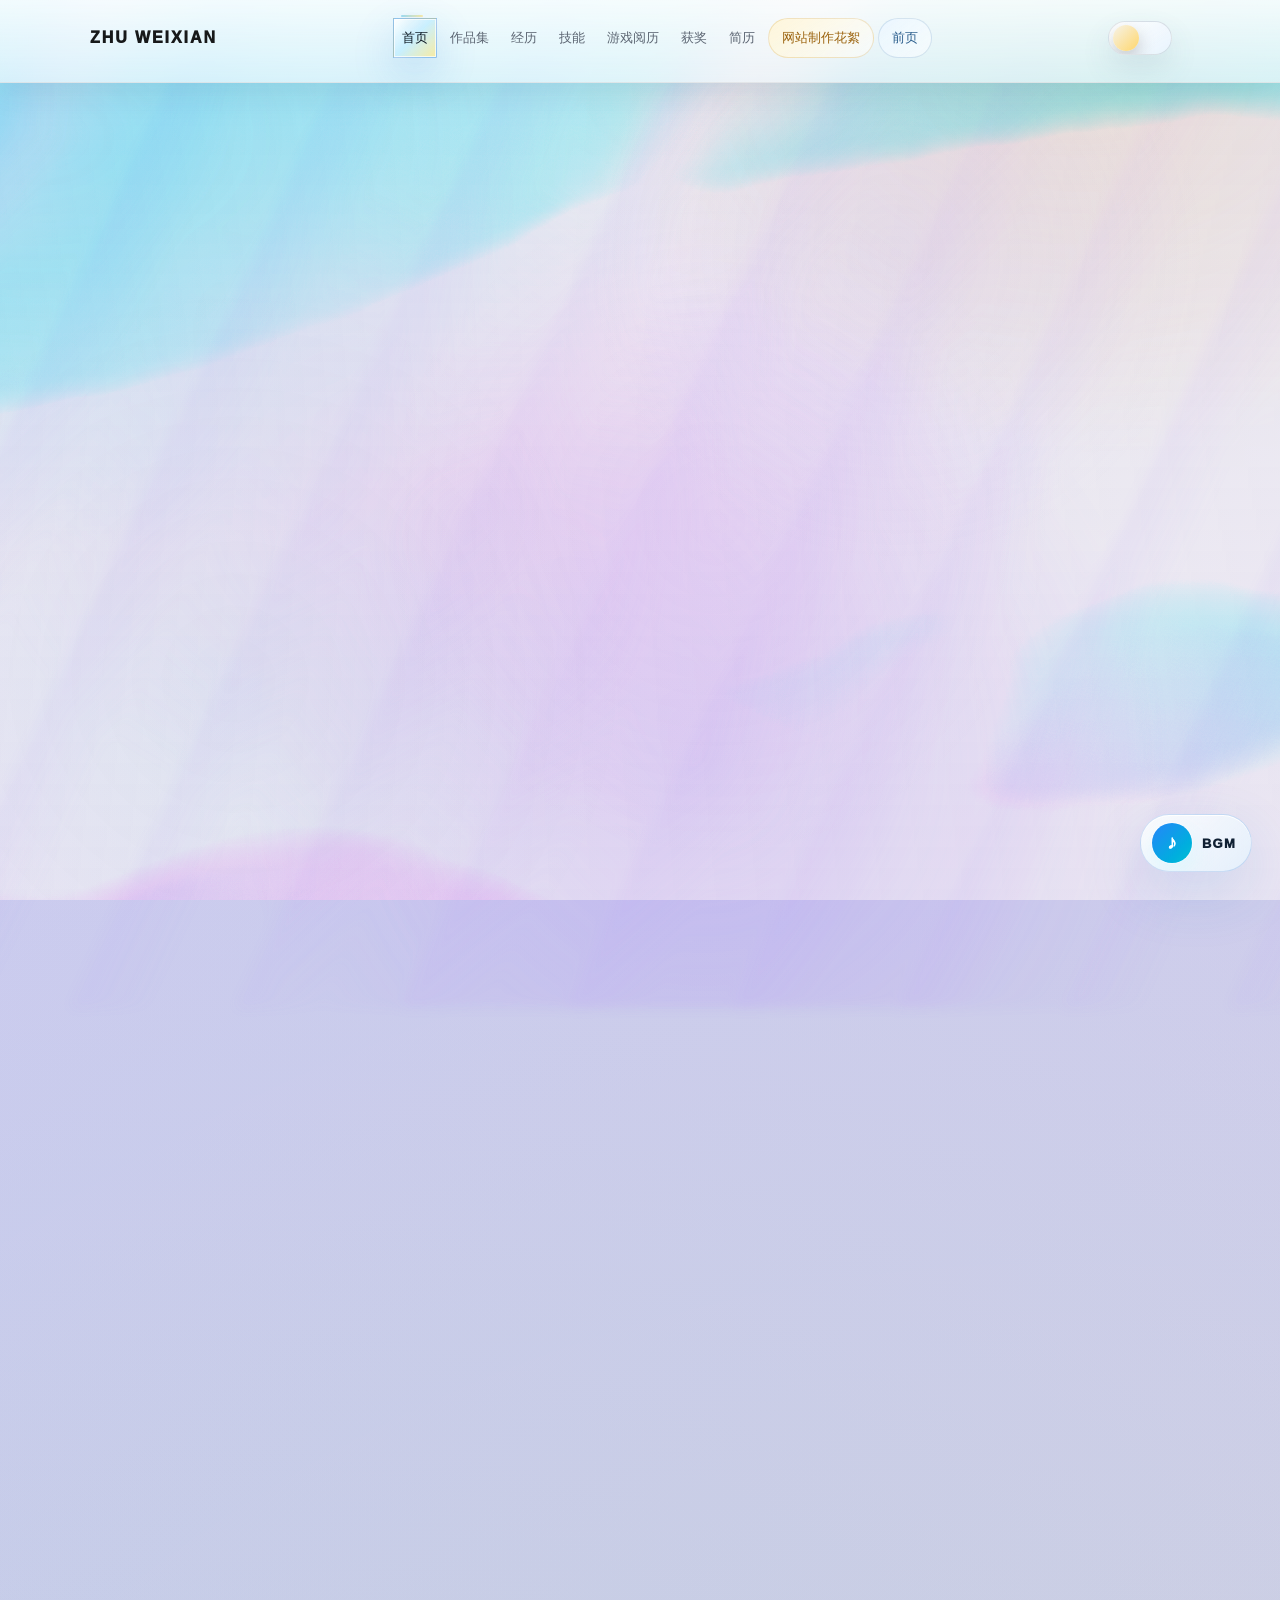
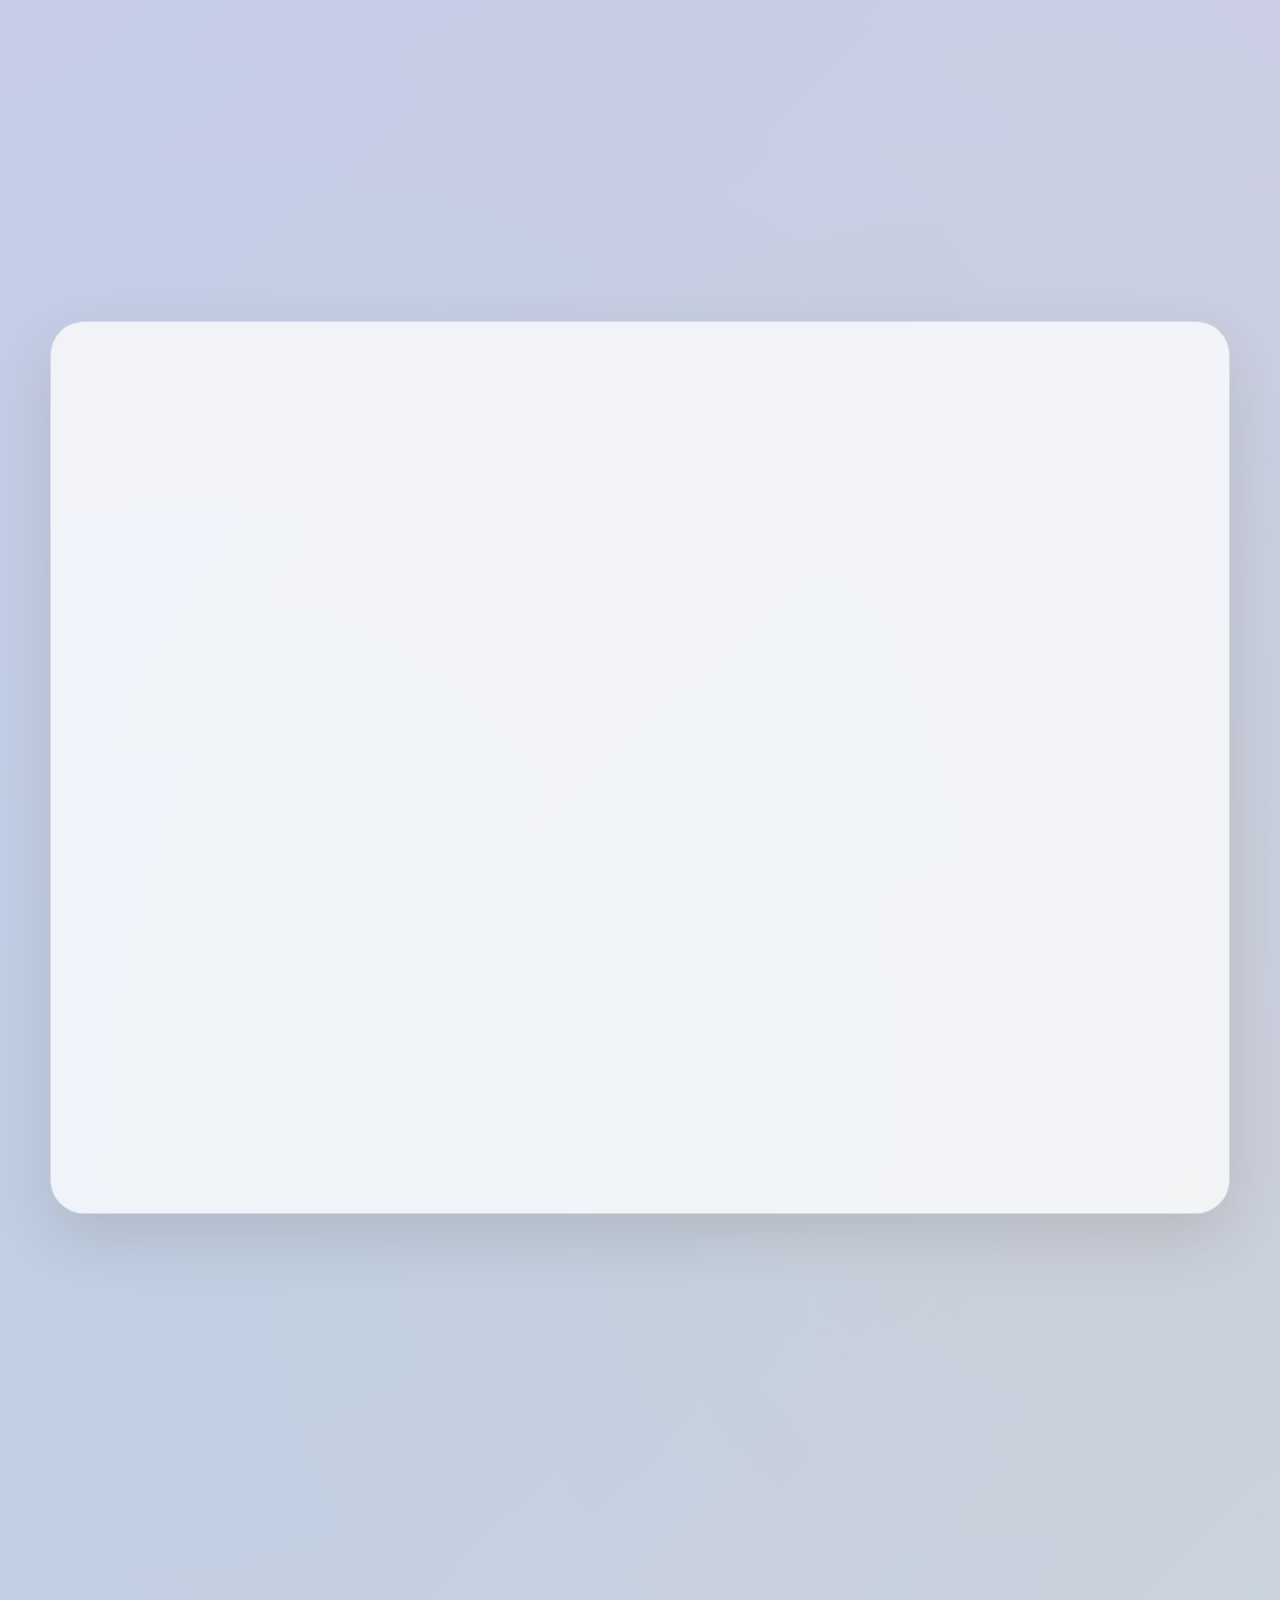
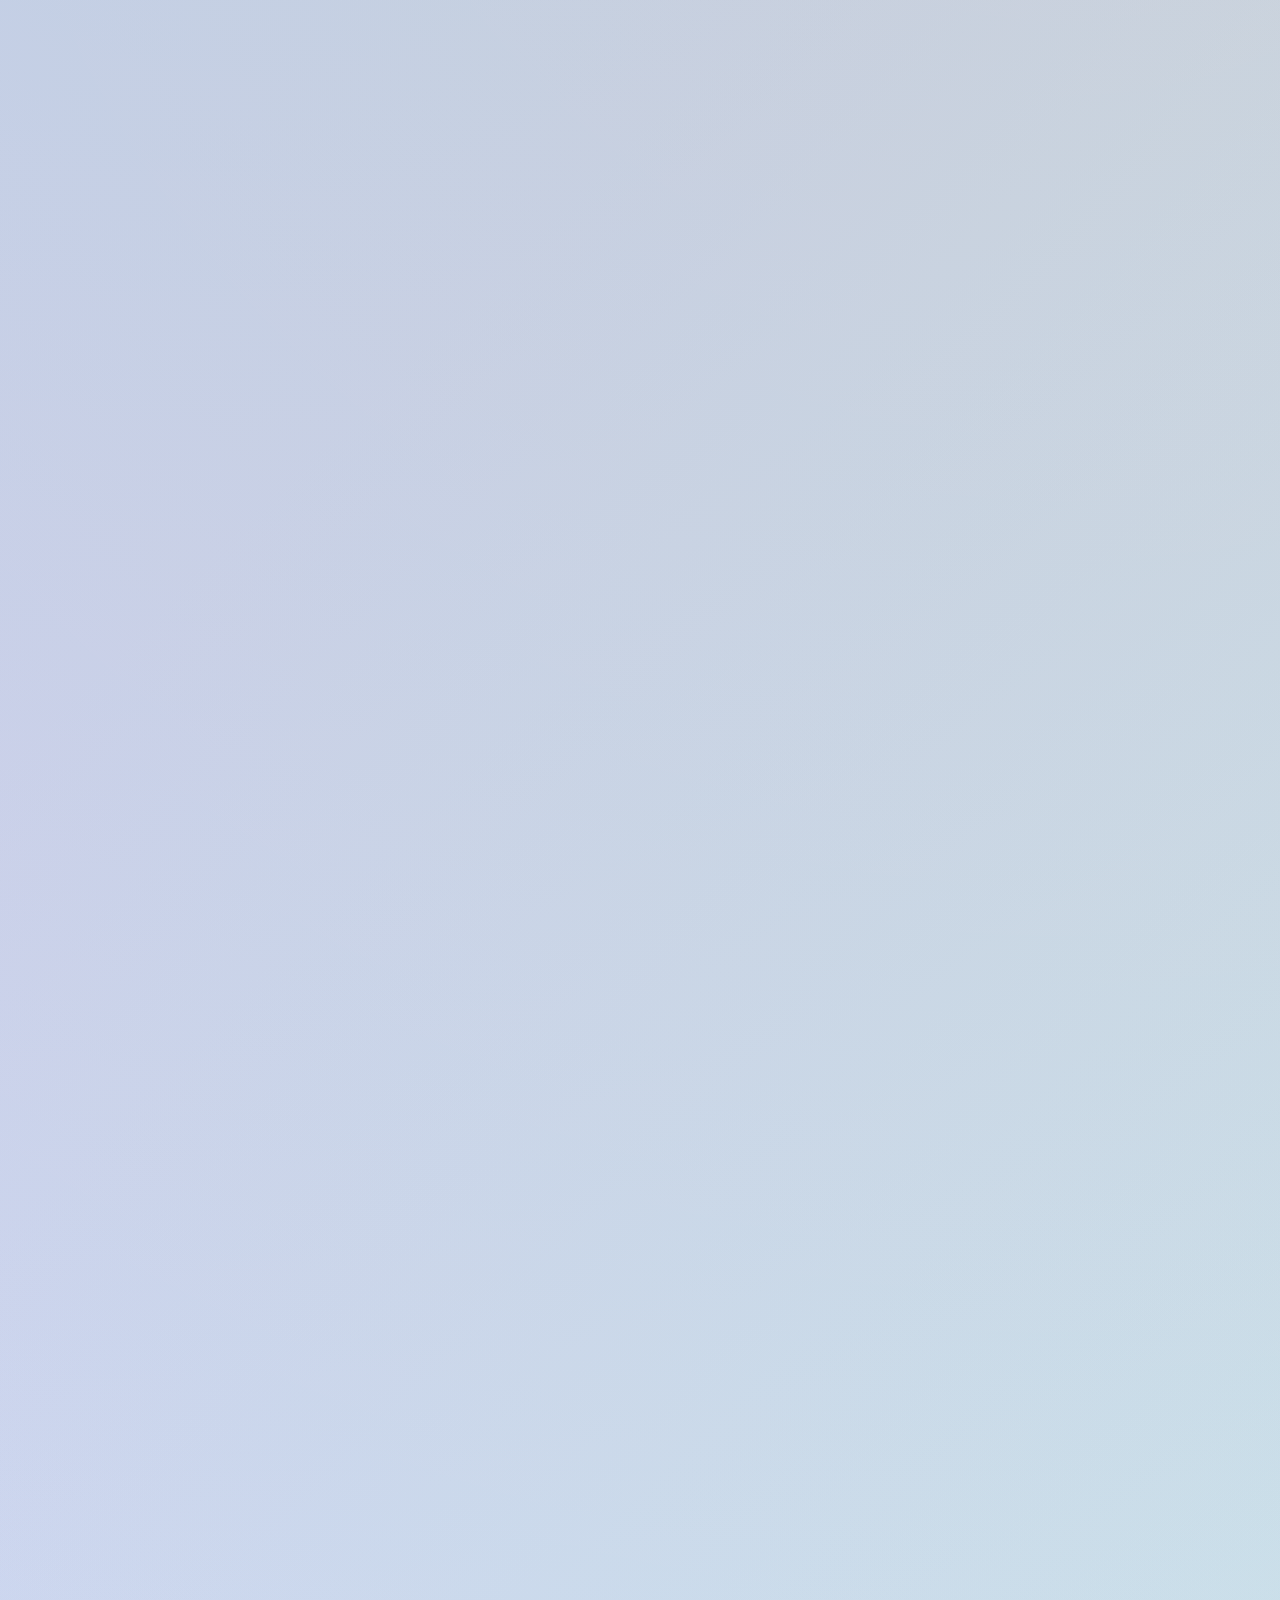
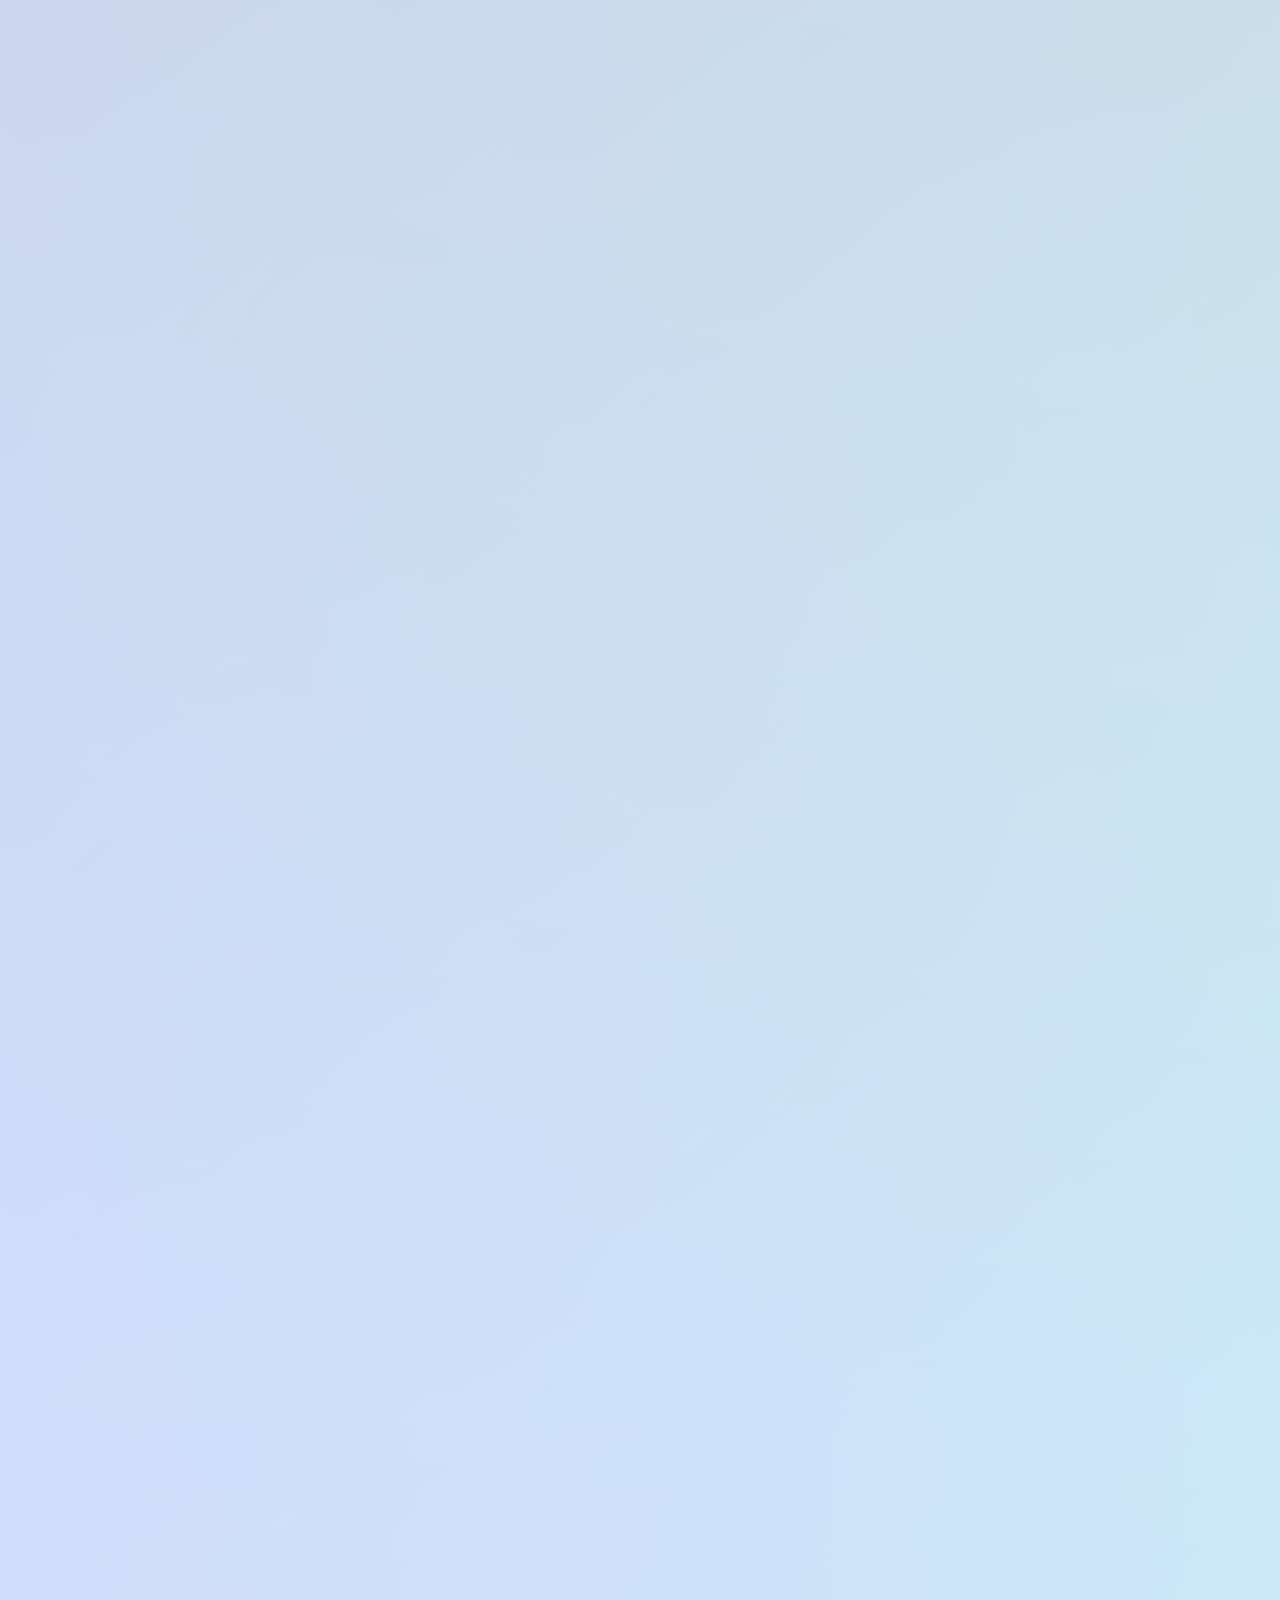
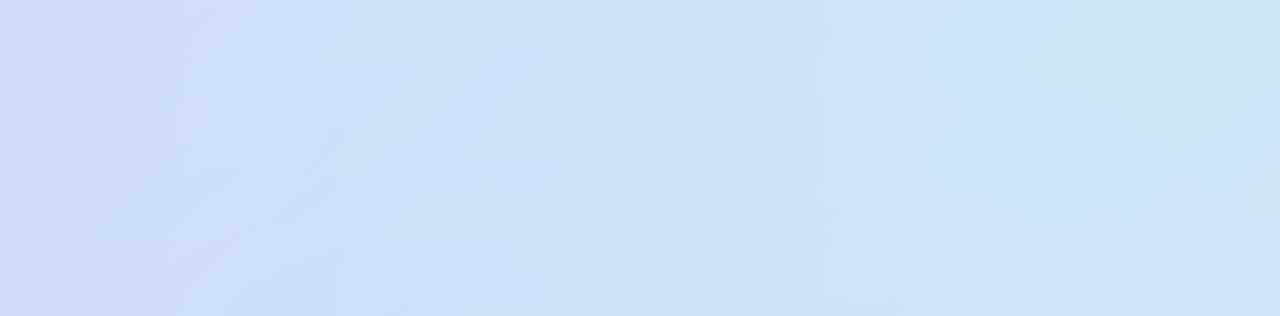
==== commit 3d9cb429: "Add files via upload To V86" ====
--- a/home.html
+++ b/home.html
@@ -5,14 +5,14 @@
 <meta name="viewport" content="width=device-width, initial-scale=1.0" />
 <link rel="stylesheet" href="./assets/css/style.css" />
 <script src="./assets/js/site-data.js"></script>
-<script data-v55-theme-prepaint>
+<script data-v73-theme-prepaint>
 (function(){
   var fallback='light';
   try{var configured=window.SITE_DATA&&window.SITE_DATA.site&&window.SITE_DATA.site.defaultTheme; fallback=configured==='dark'?'dark':'light';}catch(e){}
   var theme=fallback;
-  try{theme=localStorage.getItem('zw-theme')||fallback;}catch(e){}
-  if(theme!=='dark'&&theme!=='light') theme=fallback;
+  try{var sessionChoice=sessionStorage.getItem('zw-theme-session-v73'); if(sessionChoice==='dark'||sessionChoice==='light') theme=sessionChoice;}catch(e){}
   document.documentElement.setAttribute('data-theme',theme);
+  try{if(sessionStorage.getItem('zw-entry-smooth-v78')==='1') document.documentElement.classList.add('entry-from-v78');}catch(e){}
 })();
 </script>
   <title>主页｜朱炜贤 Game Design Portfolio</title>
@@ -116,7 +116,7 @@
   </main>
   <div data-render="modalRoot"></div>
   <button class="music-btn" id="musicBtn" type="button" aria-label="播放或暂停背景音乐"><span class="music-icon">♪</span><span class="music-text">BGM</span></button>
-  <footer class="site-footer"><span>© 2027 Zhu Weijian Portfolio</span><span>Designed for Game HR Review</span></footer>
+  <footer class="site-footer"><span>© 2027 Zhu Weixian Portfolio</span><span>Game Design / UI Motion / Visual Portfolio</span></footer>
   <script src="./assets/js/main.js"></script>
 </body>
 </html>
--- a/assets/css/style.css
+++ b/assets/css/style.css
@@ -1,6777 +1,7 @@
-/* 朱炜贤 HR 个人网站 V5 */
-:root{--bg:#07111f;--bg2:#0d1b2f;--text:#eef5ff;--muted:#9db0c9;--line:rgba(255,255,255,.15);--panel:rgba(255,255,255,.075);--blue:#5aa8ff;--cyan:#7ee8ff;--gold:#ffd72a;--red:#b73535;--red2:#5b1619;--egg:#ffdc27;--shadow:0 24px 72px rgba(0,0,0,.34);--max:1180px;--r-xl:34px;--r-lg:26px;--r-md:18px}
-:root[data-theme="light"]{--bg:#e9e5de;--bg2:#f6f2ea;--text:#17191a;--muted:#505b68;--line:rgba(0,0,0,.13);--panel:rgba(255,255,255,.54);--shadow:0 24px 60px rgba(40,45,54,.16)}
-*{box-sizing:border-box}html{scroll-behavior:smooth}body{margin:0;min-height:100vh;font-family:"HarmonyOS Sans SC","PingFang SC","Microsoft YaHei",Arial,sans-serif;color:var(--text);background:linear-gradient(135deg,var(--bg),var(--bg2));overflow-x:hidden;transition:background .35s,color .35s}a{color:inherit;text-decoration:none}p{line-height:1.8;color:var(--muted)}h1,h2,h3{margin:0;line-height:1.14}main{position:relative;z-index:2}.section-shell{width:min(var(--max),calc(100% - 36px));margin:0 auto}
-.site-bg{position:fixed;inset:0;z-index:0;overflow:hidden;pointer-events:none}.blob{position:absolute;width:42vw;height:42vw;border-radius:48% 52% 60% 40%;filter:blur(42px);opacity:.30;animation:blobFloat 20s ease-in-out infinite alternate}.b1{left:-12vw;top:8vh;background:rgba(90,168,255,.26)}.b2{right:-14vw;top:26vh;background:rgba(126,232,255,.16);animation-delay:-6s}.b3{left:32vw;bottom:-18vw;background:rgba(255,215,42,.14);animation-delay:-11s}.noise{position:absolute;inset:-20%;opacity:.12;background-image:url("data:image/svg+xml,%3Csvg viewBox='0 0 240 240' xmlns='http://www.w3.org/2000/svg'%3E%3Cfilter id='n'%3E%3CfeTurbulence type='fractalNoise' baseFrequency='.75' numOctaves='3' stitchTiles='stitch'/%3E%3C/filter%3E%3Crect width='240' height='240' filter='url(%23n)' opacity='.45'/%3E%3C/svg%3E");background-size:180px 180px;mix-blend-mode:soft-light;animation:noiseDrift 22s linear infinite}@keyframes blobFloat{to{transform:translate3d(6vw,-4vh,0) scale(1.12);border-radius:62% 38% 44% 56%}}@keyframes noiseDrift{to{transform:translate3d(-120px,80px,0)}}
-
-/* 前页 */
-body.entry-page{height:100vh;overflow:hidden;background:#07111f}.entry-underpage{position:fixed;inset:0;width:100vw;height:100vh;border:0;transform:scale(1.02);pointer-events:none;filter:saturate(1.02) contrast(.98)}.entry-flow{position:fixed;inset:0;z-index:2;pointer-events:none;overflow:hidden}.entry-flow i{position:absolute;width:36vw;height:36vw;border-radius:50%;filter:blur(34px);opacity:.22;animation:entryFlow 14s ease-in-out infinite alternate}.entry-flow i:nth-child(1){background:#5aa8ff;left:4vw;top:8vh}.entry-flow i:nth-child(2){background:#ffd72a;right:8vw;top:16vh;animation-delay:-3s}.entry-flow i:nth-child(3){background:#ff8a8a;left:26vw;bottom:0;animation-delay:-7s}.entry-flow i:nth-child(4){background:#7ee8ff;right:22vw;bottom:12vh;animation-delay:-10s}@keyframes entryFlow{to{transform:translate3d(6vw,-6vh,0) scale(1.1)}}.scratch-canvas{position:fixed;inset:0;z-index:3;width:100vw;height:100vh;cursor:crosshair}.scratch-entry-ui{position:fixed;inset:0;z-index:4;display:grid;place-items:center;pointer-events:none}.entry-minimal-card{width:min(520px,calc(100vw - 44px));padding:34px;border:1px solid rgba(7,17,31,.14);border-radius:34px;background:rgba(236,240,242,.42);color:#07111f;text-align:center;backdrop-filter:blur(10px);box-shadow:0 32px 90px rgba(0,0,0,.22)}.entry-minimal-card span{display:inline-block;margin-bottom:14px;font-size:13px;font-weight:900;letter-spacing:.18em;text-transform:uppercase;color:#29415e}.entry-minimal-card h1{font-size:clamp(44px,8vw,82px);letter-spacing:.06em;color:#07111f}.entry-minimal-card p{margin:14px 0 20px;color:#29415e}.entry-fallback{display:inline-flex;align-items:center;justify-content:center;min-height:42px;padding:0 18px;border-radius:999px;background:#07111f;color:#eef5ff;font-weight:900;pointer-events:auto}.scratch-meter{position:fixed;left:50%;bottom:42px;width:min(420px,calc(100vw - 64px));height:8px;transform:translateX(-50%);border-radius:999px;background:rgba(255,255,255,.26);overflow:hidden}.scratch-meter span{display:block;width:0;height:100%;background:linear-gradient(90deg,var(--cyan),var(--gold));transition:width .08s linear}.entry-motion-hint{position:fixed;bottom:62px;left:50%;transform:translateX(-50%);color:rgba(7,17,31,.72);font-size:13px;font-weight:900;white-space:nowrap}.entry-page.is-entering .scratch-canvas{animation:paperLeave .72s cubic-bezier(.22,.9,.22,1) forwards}.entry-page.is-entering .scratch-entry-ui{animation:uiFade .46s ease forwards}@keyframes paperLeave{to{transform:scale(1.08) translateY(-8vh);opacity:0}}@keyframes uiFade{to{opacity:0;transform:scale(.96)}}
-
-/* 导航：参考极简创意开发者站点的固定、下划线和主题切换逻辑 */
-.site-header{position:sticky;top:0;z-index:50;padding:16px 0;background:linear-gradient(180deg,rgba(6,15,30,.74),rgba(6,15,30,.26));backdrop-filter:blur(16px);transition:background .35s}.nav-inner{width:min(var(--max),calc(100% - 36px));margin:0 auto;display:grid;grid-template-columns:auto 1fr auto auto;gap:18px;align-items:center}.brand{display:inline-flex;align-items:center;gap:12px;font-weight:900;letter-spacing:.08em}.brand-mark{position:relative;display:grid;place-items:center;width:42px;height:42px;border-radius:50%;border:1px solid var(--line);overflow:hidden}.brand-mark:after{content:"";position:absolute;inset:10px;border-radius:50%;background:var(--text);transition:transform .35s}.brand:hover .brand-mark:after{transform:scale(.35)}.nav-links{display:flex;align-items:center;justify-content:center;gap:8px;font-size:14px;color:var(--muted)}.nav-links a{position:relative;padding:10px 8px;white-space:nowrap}.nav-links a:after{content:"";position:absolute;left:8px;right:8px;bottom:5px;height:1px;background:currentColor;transform:scaleX(0);transform-origin:100% 50%;transition:transform .45s cubic-bezier(.43,.195,.02,1)}.nav-links a:hover,.nav-links a.is-active{color:var(--text)}.nav-links a:hover:after,.nav-links a.is-active:after{transform:scaleX(1);transform-origin:0 50%}.theme-toggle{width:42px;height:42px;border:0;border-radius:50%;background:var(--text);color:var(--bg);cursor:pointer;font-size:0;position:relative}.theme-toggle:before{content:"";position:absolute;inset:12px;border-radius:50%;background:var(--bg);box-shadow:-6px -3px 0 0 var(--text);transition:box-shadow .25s}.theme-toggle[data-mode="light"]:before{box-shadow:none}.nav-toggle{display:none;border:1px solid var(--line);background:var(--panel);color:var(--text);border-radius:999px;padding:10px 14px;font-weight:900}
-.cursor-glow{position:fixed;left:0;top:0;width:220px;height:220px;border-radius:50%;background:radial-gradient(circle,rgba(126,232,255,.14),transparent 68%);transform:translate(-50%,-50%);pointer-events:none;z-index:1;opacity:0}.eyebrow{margin:0 0 14px;color:var(--cyan);font-size:13px;font-weight:900;letter-spacing:.14em;text-transform:uppercase}.gradient-text{color:transparent;background:linear-gradient(90deg,#fff,var(--cyan),var(--gold));background-clip:text;-webkit-background-clip:text}:root[data-theme="light"] .gradient-text{background:linear-gradient(90deg,#17191a,#1d72c9,#a67800);background-clip:text;-webkit-background-clip:text}.btn{display:inline-flex;align-items:center;justify-content:center;min-height:48px;padding:0 22px;border:1px solid var(--line);border-radius:999px;background:var(--panel);color:var(--text);transition:transform .2s,background .2s;cursor:pointer}.btn.primary{color:#06101f;background:linear-gradient(135deg,var(--cyan),var(--gold));border:0;font-weight:900}.btn:hover{transform:translateY(-2px)}.blue-placeholder,.image-placeholder,.tool-icon-placeholder,.game-thumb-placeholder{position:relative;display:grid;place-items:center;border:1px dashed rgba(126,232,255,.78);background:linear-gradient(135deg,rgba(58,137,255,.88),rgba(21,65,124,.86));color:#eaf6ff;text-align:center;font-weight:900;overflow:hidden}
-
-/* 首页 */
-.hero{min-height:740px;padding:96px 0 72px;display:grid;grid-template-columns:1.1fr .72fr;align-items:center;gap:62px}.hero h1{max-width:820px;font-size:clamp(42px,6vw,76px);letter-spacing:-.06em}.hero-desc{max-width:720px;margin:26px 0 0;font-size:17px}.hero-actions{display:flex;flex-wrap:wrap;gap:14px;margin-top:34px}.quick-stats{margin-top:38px;display:flex;flex-wrap:wrap;gap:14px}.quick-stats div{min-width:142px;padding:18px 20px;border:1px solid var(--line);border-radius:18px;background:var(--panel)}.quick-stats strong{display:block;font-size:28px}.quick-stats span{color:var(--muted);font-size:13px}.hero-visual{position:relative}.portrait-frame{position:relative;padding:14px;border:1px solid var(--line);border-radius:38px;background:linear-gradient(180deg,rgba(255,255,255,.14),rgba(255,255,255,.04));box-shadow:var(--shadow);transform-style:preserve-3d}.portrait-placeholder,.portrait-img{width:100%;height:520px;min-height:520px;border-radius:28px}.portrait-img{object-fit:cover;display:block}.scan-line{position:absolute;left:20px;right:20px;top:60px;height:2px;background:linear-gradient(90deg,transparent,var(--cyan),transparent);animation:scanMove 4.8s ease-in-out infinite;opacity:.65}@keyframes scanMove{50%{transform:translateY(380px)}}.hero-tags{position:absolute;inset:0;pointer-events:none}.floating-tag{position:absolute;padding:12px 16px;border:1px solid rgba(255,255,255,.24);border-radius:999px;background:rgba(126,232,255,.10);backdrop-filter:blur(10px);box-shadow:0 12px 34px rgba(0,0,0,.10);color:rgba(238,245,255,.72);font-weight:900;animation:floatTag 5s ease-in-out infinite alternate;pointer-events:none}.tag-a{left:-28px;top:72px}.tag-b{right:-18px;top:230px;animation-delay:-1.5s}.tag-c{left:10px;bottom:78px;animation-delay:-3s}@keyframes floatTag{to{transform:translateY(-16px)}}.identity-bar{width:min(var(--max),calc(100% - 36px));margin:-26px auto 82px;padding:18px;display:grid;grid-template-columns:repeat(5,1fr);gap:12px;border:1px solid var(--line);border-radius:34px;background:var(--panel);backdrop-filter:blur(16px);box-shadow:var(--shadow)}.identity-bar div{padding:18px;border-radius:20px;background:rgba(255,255,255,.06)}.identity-bar span{display:block;margin-bottom:8px;color:var(--muted);font-size:13px}.identity-bar strong{font-size:18px}.section-title{max-width:780px;margin-bottom:34px}.section-title h2,.contact-section h2{font-size:clamp(30px,4vw,48px);letter-spacing:-.04em}
-
-/* 圆形作品入口与经历 */
-.orb-category-grid,.experience-choice-row{display:grid;grid-template-columns:repeat(4,1fr);gap:22px;margin-bottom:92px}.experience-choice-row{grid-template-columns:repeat(2,1fr)}.orb-card,.experience-choice-card,.video-work-card,.graphic-card,.music-card,.steam-card,.case-card,.contact-section{border:1px solid var(--line);border-radius:34px;background:var(--panel);backdrop-filter:blur(14px);box-shadow:var(--shadow)}.orb-card{position:relative;min-height:330px;display:grid;place-items:center;padding:24px;overflow:hidden;text-align:center;transition:transform .25s,border-color .25s}.orb-card:before{content:"";position:absolute;width:220px;height:220px;border:1px solid var(--line);border-radius:50%;transition:transform .45s cubic-bezier(.43,.195,.02,1),background .25s}.orb-card:hover{transform:translateY(-4px);border-color:rgba(126,232,255,.48)}.orb-card:hover:before{transform:scale(.82);background:rgba(126,232,255,.09)}.orb-card-content{position:relative;z-index:1}.orb-card span,.experience-choice-card span{color:var(--gold);font-size:12px;font-weight:900;letter-spacing:.12em;text-transform:uppercase}.orb-card h3,.experience-choice-card h3{font-size:28px;margin:14px 0}.experience-choice-card{position:relative;min-height:260px;padding:32px;transition:transform .25s,border-color .25s}.experience-choice-card:hover{transform:translateY(-4px);border-color:rgba(126,232,255,.48)}.experience-choice-card .card-link,.orb-card .card-link{color:var(--gold);font-weight:900}
-
-/* 技能 */
-.split-section{margin-bottom:92px}.skill-level-grid{display:grid;gap:18px}.skill-level-card{display:grid;grid-template-columns:220px 1fr;gap:22px;padding:24px;border:1px solid var(--line);border-radius:34px;background:var(--panel);backdrop-filter:blur(14px);box-shadow:var(--shadow);position:relative;overflow:hidden}.skill-level-card:before{content:"";position:absolute;inset:0;opacity:.25;pointer-events:none}.skill-level-card.tone-gold:before{background:linear-gradient(135deg,rgba(255,215,42,.45),transparent 55%)}.skill-level-card.tone-cyan:before{background:linear-gradient(135deg,rgba(126,232,255,.40),transparent 55%)}.skill-level-card.tone-silver:before{background:linear-gradient(135deg,rgba(210,220,235,.28),transparent 55%)}.level-head,.tool-icon-grid{position:relative;z-index:1}.level-head{display:grid;align-content:center;gap:10px;padding:22px;border-radius:24px;background:rgba(255,255,255,.07)}.level-head span{font-size:36px;font-weight:900}.tool-icon-grid{display:flex;align-items:center;flex-wrap:wrap;gap:14px}.tool-chip{width:118px;min-height:126px;padding:12px;display:grid;justify-items:center;align-content:start;gap:10px;border:1px solid rgba(255,255,255,.10);border-radius:22px;background:rgba(255,255,255,.065);cursor:pointer;transition:transform .2s,border-color .2s;color:var(--text)}.tool-chip:hover{transform:translateY(-4px);border-color:rgba(126,232,255,.50)}.tool-icon-placeholder,.tool-icon-img{width:58px;height:58px;border-radius:18px}.tool-icon-img{display:block;object-fit:contain}.tool-chip strong{font-size:13px;text-align:center}
-
-/* 蛋仔 */
-.eggy-section{margin-bottom:92px;min-height:420px;padding:34px;display:grid;grid-template-columns:1fr 360px;gap:34px;align-items:center;border:1px solid rgba(255,220,39,.34);border-radius:40px;background:radial-gradient(circle at 18% 12%,rgba(255,220,39,.24),transparent 30%),linear-gradient(135deg,rgba(255,220,39,.16),rgba(255,255,255,.065));backdrop-filter:blur(14px);box-shadow:var(--shadow);transition:transform .2s,border-color .2s}.eggy-section:hover{transform:translateY(-3px);border-color:rgba(255,220,39,.66)}.eggy-eyebrow{color:var(--egg)}.eggy-copy h2{font-size:clamp(32px,4vw,52px);letter-spacing:-.04em}.eggy-link-text{display:inline-flex;margin-top:24px;color:#f8e48b;font-style:normal;font-weight:900}.eggy-asset-panel{min-height:320px;display:grid;place-items:center;border-radius:32px;background:radial-gradient(circle at center,rgba(255,255,255,.18),transparent 58%),rgba(255,255,255,.08)}.eggy-png-placeholder,.eggy-png{width:min(280px,100%);height:280px;border-radius:30px}.eggy-png{object-fit:contain;display:block;filter:drop-shadow(0 22px 34px rgba(0,0,0,.35))}
-
-/* 游戏阅历 */
-.game-wall-section{margin-bottom:92px}.game-orbit-wall{position:relative;height:740px;border:1px solid var(--line);border-radius:34px;background:radial-gradient(circle at 50% 48%,rgba(126,232,255,.12),transparent 28%),var(--panel);backdrop-filter:blur(14px);box-shadow:var(--shadow);overflow:hidden}.game-card{position:absolute;left:var(--x);top:var(--y);width:var(--s);height:var(--s);transform:translate(calc(-50% + var(--push-x,0px)),calc(-50% + var(--push-y,0px)));transition:transform .28s cubic-bezier(.2,.9,.2,1);z-index:1}.game-inner{width:100%;height:100%;display:grid;place-items:center;border-radius:26%;overflow:hidden;animation:gameFloat var(--dur,6s) ease-in-out infinite alternate;animation-delay:var(--delay,0s);transition:transform .2s}.game-card.is-hover{z-index:5}.game-card.is-hover .game-inner{transform:scale(1.05)}.game-thumb-placeholder,.game-thumb-img{width:100%;height:100%;border-radius:26%}.game-thumb-img{display:block;object-fit:cover;transition:filter .2s,transform .2s}.game-card:hover .game-thumb-placeholder,.game-card:hover .game-thumb-img{filter:blur(5px) brightness(.68);transform:scale(1.05)}.game-card span{position:absolute;inset:0;z-index:2;display:grid;place-items:center;padding:8px;text-align:center;color:#fff;font-size:12px;font-weight:900;opacity:0;transition:opacity .2s;background:rgba(6,15,30,.24)}.game-card:hover span{opacity:1}@keyframes gameFloat{to{translate:0 -8px}}
-
-/* 获奖 */
-.awards-section{margin-bottom:92px;padding:30px;border:1px solid rgba(255,120,120,.24);border-radius:40px;background:radial-gradient(circle at 8% 0%,rgba(183,53,53,.34),transparent 30%),linear-gradient(135deg,rgba(91,22,25,.58),rgba(255,255,255,.055));backdrop-filter:blur(14px);box-shadow:var(--shadow)}.award-eyebrow{color:#ff9a9a}.award-rail{display:grid;grid-template-columns:1fr 58px;gap:14px}.awards-marquee{min-height:72px;overflow:hidden;border:1px solid rgba(255,170,170,.20);border-radius:28px;background:rgba(255,255,255,.07)}.marquee-track{display:flex;width:max-content;gap:12px;padding:12px;animation:awardsScroll 28s linear infinite}.award-item{flex:0 0 auto;display:inline-flex;align-items:center;gap:10px;padding:14px 18px;border:1px solid rgba(255,170,170,.22);border-radius:999px;background:rgba(183,53,53,.28);color:#fff1f1;font-weight:800;cursor:pointer}.award-item b{color:#ffd2d2}.award-item em{font-style:normal;color:#280a0c;background:#ffb7b7;padding:4px 8px;border-radius:999px;font-size:12px;font-weight:900}@keyframes awardsScroll{to{transform:translateX(-50%)}}.award-arrow{display:grid;place-items:center;border:0;border-radius:24px;background:#ffb7b7;color:var(--red2);cursor:pointer}.award-arrow svg{width:30px;height:30px;transition:transform .25s}.award-rail.is-expanded .award-arrow svg{transform:rotate(180deg)}.award-rail.is-expanded .awards-marquee{overflow:visible}.award-rail.is-expanded .marquee-track{width:100%;display:grid;grid-template-columns:1fr;animation:none;transform:none}.award-rail.is-expanded .award-item{width:100%;justify-content:space-between;opacity:0;transform:translateY(-8px);animation:awardDrop .42s ease forwards}.award-rail.is-expanded .is-duplicate{display:none}@keyframes awardDrop{to{opacity:1;transform:translateY(0)}}
-
-/* 子页面 */
-.page-hero{padding:100px 0 44px}.page-hero h1{max-width:860px;font-size:clamp(38px,5vw,64px);letter-spacing:-.05em}.portfolio-hub-grid{display:grid;grid-template-columns:repeat(2,1fr);gap:22px;margin-bottom:92px}.video-list{display:grid;gap:22px;margin-bottom:92px}.video-work-card{display:grid;grid-template-columns:360px 1fr;gap:24px;padding:18px}.video-cover,.music-cover,.game-cover{min-height:230px;border-radius:22px}.video-work-copy{align-self:center}.video-work-copy span{color:var(--gold);font-weight:900}.video-work-copy h2{margin:12px 0;font-size:30px}.pinterest-wall{columns:3 260px;column-gap:20px;margin-bottom:92px}.graphic-card{break-inside:avoid;margin:0 0 20px;padding:16px}.graphic-card .image-placeholder,.graphic-card img{width:100%;height:var(--h,280px);border-radius:22px;object-fit:cover;display:block}.graphic-card.tall .image-placeholder,.graphic-card.tall img{--h:520px}.graphic-card.wide .image-placeholder,.graphic-card.wide img{--h:360px}.graphic-card h3{margin:16px 0 8px}.music-grid{display:grid;grid-template-columns:repeat(3,1fr);gap:22px;margin-bottom:92px}.music-card{padding:18px}.music-cover{height:190px;margin-bottom:16px}.music-player{width:100%;margin-top:14px}.steam-library{display:grid;grid-template-columns:320px 1fr;gap:22px;margin-bottom:92px}.steam-shelf{display:grid;grid-template-columns:repeat(2,1fr);gap:18px}.steam-card{min-height:360px;padding:18px;cursor:pointer;transition:transform .2s}.steam-card:hover{transform:translateY(-4px)}.godot-help{padding:24px 28px;border:1px solid var(--line);border-radius:34px;background:var(--panel);backdrop-filter:blur(14px);margin-bottom:28px}.godot-help code{padding:2px 7px;border-radius:8px;background:rgba(255,255,255,.12)}.experience-list{display:grid;gap:18px;margin-bottom:92px}.experience-item{display:grid;grid-template-columns:220px 1fr;gap:24px;padding:26px;border:1px solid var(--line);border-radius:28px;background:var(--panel);backdrop-filter:blur(14px);box-shadow:var(--shadow)}.experience-item time{color:var(--gold);font-weight:900}.experience-item h2{font-size:28px}.experience-role{color:var(--cyan);font-weight:900}.eggy-detail-page{background:radial-gradient(circle at 20% 0%,rgba(255,220,39,.22),transparent 36%),linear-gradient(135deg,#251d08,#0b1629)}.eggy-detail-page .site-header{background:linear-gradient(180deg,rgba(60,43,7,.82),rgba(60,43,7,.28))}.eggy-detail-layout{display:grid;grid-template-columns:360px 1fr;gap:26px;margin-bottom:86px}.eggy-detail-visual,.eggy-detail-content{border:1px solid rgba(255,220,39,.36);border-radius:34px;background:rgba(255,220,39,.08);backdrop-filter:blur(14px);box-shadow:var(--shadow);padding:28px}.eggy-png-placeholder.big,.eggy-png.big{width:100%;height:320px}.eggy-ability-grid{display:grid;grid-template-columns:repeat(2,1fr);gap:16px}.eggy-ability-grid div{padding:20px;border-radius:22px;background:rgba(255,220,39,.10)}.screenshot-grid{display:grid;grid-template-columns:repeat(3,1fr);gap:18px;margin-bottom:92px}.screenshot-grid .blue-placeholder{min-height:260px;border-radius:22px}
-
-/* 弹窗 */
-.modal{position:fixed;inset:0;z-index:90;display:none;place-items:center;padding:24px}.modal.is-open{display:grid}.modal-backdrop{position:absolute;inset:0;background:rgba(0,0,0,.72);backdrop-filter:blur(8px)}.modal-panel{position:relative;z-index:2;width:min(900px,calc(100% - 24px));max-height:min(86vh,780px);overflow:auto;padding:24px;border:1px solid var(--line);border-radius:30px;background:#091426;box-shadow:var(--shadow)}.modal-panel.modal-red{background:linear-gradient(135deg,#4d1215,#11070a);border-color:rgba(255,180,180,.35)}.modal-close{position:absolute;right:18px;top:18px;width:42px;height:42px;border:0;border-radius:50%;background:rgba(255,255,255,.12);color:var(--text);font-size:28px;cursor:pointer}.modal-image,.modal-image img{width:100%;height:280px;border-radius:22px}.modal-image img{object-fit:cover}.software-modal-icon{width:132px;height:132px;margin:12px auto 24px;border-radius:32px;animation:iconZoom .54s cubic-bezier(.2,.9,.2,1) both}.software-modal-icon img{width:100%;height:100%;object-fit:contain}.software-modal-icon .tool-icon-placeholder{width:100%;height:100%;border-radius:32px;font-size:34px}@keyframes iconZoom{from{transform:scale(.55);opacity:.2}to{transform:scale(1);opacity:1}}.frame-wrap{margin-top:18px;aspect-ratio:16/9;border-radius:22px;overflow:hidden;background:rgba(255,255,255,.06)}.frame-wrap iframe{width:100%;height:100%;border:0}.empty-tip{height:100%;display:grid;place-items:center;padding:30px;color:var(--muted);text-align:center}
-
-/* Contact */
-.contact-section{margin-bottom:72px;padding:38px;display:grid;grid-template-columns:1.2fr .8fr;gap:26px;align-items:center}.contact-card{display:grid;gap:12px}.copy-link{padding:16px 18px;border:0;border-radius:18px;background:var(--panel);color:var(--text);text-align:left;cursor:pointer;transition:transform .2s,background .2s}.copy-link:hover{transform:translateX(6px);background:rgba(126,232,255,.16)}.music-btn{position:fixed;right:22px;bottom:22px;z-index:60;display:flex;align-items:center;gap:8px;padding:12px 14px;border:1px solid var(--line);border-radius:999px;background:rgba(6,15,30,.78);color:var(--text);backdrop-filter:blur(12px);cursor:pointer;box-shadow:var(--shadow)}.music-icon{display:grid;place-items:center;width:28px;height:28px;border-radius:50%;background:var(--blue)}.music-btn.is-playing .music-icon{animation:spinMusic 2.8s linear infinite;background:var(--gold);color:#07111f}@keyframes spinMusic{to{transform:rotate(360deg)}}.site-footer{position:relative;z-index:2;width:min(var(--max),calc(100% - 36px));margin:0 auto;padding:28px 0 42px;display:flex;justify-content:space-between;gap:20px;color:var(--muted);font-size:14px}.reveal-up{opacity:0;transform:translateY(22px);transition:opacity .62s ease,transform .62s ease}.reveal-up.is-visible{opacity:1;transform:translateY(0)}.delay-1{transition-delay:.10s}
-@media (prefers-reduced-motion:reduce){*{animation:none!important;transition:none!important;scroll-behavior:auto!important}}
-@media (max-width:1040px){.nav-inner{grid-template-columns:auto 1fr auto}.nav-toggle{display:inline-flex;justify-self:end}.theme-toggle{justify-self:end}.nav-links{position:absolute;left:18px;right:18px;top:76px;display:none;flex-direction:column;align-items:stretch;padding:14px;border:1px solid var(--line);border-radius:24px;background:rgba(6,15,30,.96)}.site-header.is-open .nav-links{display:flex}.hero,.eggy-section,.video-work-card,.skill-level-card,.steam-library,.eggy-detail-layout,.experience-item,.contact-section{grid-template-columns:1fr}.identity-bar,.orb-category-grid,.portfolio-hub-grid,.experience-choice-row,.screenshot-grid,.music-grid{grid-template-columns:1fr}.hero{padding-top:70px;min-height:auto}.portrait-placeholder,.portrait-img{height:420px;min-height:420px}.game-orbit-wall{height:900px}.pinterest-wall{columns:2}.eggy-ability-grid{grid-template-columns:1fr}}@media (max-width:620px){.section-shell,.nav-inner,.identity-bar,.site-footer{width:min(100% - 22px,var(--max))}.hero h1,.page-hero h1{font-size:38px}.quick-stats{display:grid;grid-template-columns:1fr}.tool-chip{width:calc(50% - 8px)}.award-rail{grid-template-columns:1fr 48px}.music-text{display:none}.site-footer{flex-direction:column}.game-orbit-wall{height:1040px}.game-card{width:calc(var(--s)*.70);height:calc(var(--s)*.70)}.pinterest-wall{columns:1}.entry-motion-hint{font-size:12px;width:100%;text-align:center}}
-
-
-/* ================= V6 修改：圆形游戏星图、主题、导航、制作花絮 ================= */
-:root[data-theme="light"]{
-  --bg:#f4efe7;--bg2:#fffaf2;--text:#17191a;--muted:#5c6572;--line:rgba(33,39,48,.14);--panel:rgba(255,255,255,.72);
-  --blue:#2a76d2;--cyan:#007f9e;--gold:#b88400;--red:#b73535;--red2:#7b2024;--egg:#d69c00;
-  --shadow:0 24px 60px rgba(68,57,44,.14)
-}
-:root[data-theme="light"] body{background:linear-gradient(135deg,#f4efe7 0%,#fffaf2 55%,#eaf3ff 100%)}
-:root[data-theme="light"] .site-bg .b1{background:rgba(42,118,210,.18)}
-:root[data-theme="light"] .site-bg .b2{background:rgba(0,127,158,.13)}
-:root[data-theme="light"] .site-bg .b3{background:rgba(214,156,0,.12)}
-:root[data-theme="light"] .site-header{background:linear-gradient(180deg,rgba(255,250,242,.82),rgba(255,250,242,.55));border-bottom:1px solid rgba(33,39,48,.10)}
-:root[data-theme="light"] .portrait-frame,
-:root[data-theme="light"] .identity-bar,
-:root[data-theme="light"] .orb-card,
-:root[data-theme="light"] .experience-choice-card,
-:root[data-theme="light"] .skill-level-card,
-:root[data-theme="light"] .game-orbit-wall,
-:root[data-theme="light"] .contact-section,
-:root[data-theme="light"] .experience-item,
-:root[data-theme="light"] .modal-panel{background:rgba(255,255,255,.76);border-color:rgba(33,39,48,.13)}
-:root[data-theme="light"] .awards-section{background:radial-gradient(circle at 8% 0%,rgba(183,53,53,.16),transparent 30%),linear-gradient(135deg,rgba(255,245,245,.90),rgba(255,255,255,.70));border-color:rgba(183,53,53,.22)}
-:root[data-theme="light"] .award-item{background:rgba(183,53,53,.10);color:#5b1619;border-color:rgba(183,53,53,.22)}
-:root[data-theme="light"] .eggy-section{background:radial-gradient(circle at 18% 12%,rgba(255,220,39,.26),transparent 30%),linear-gradient(135deg,rgba(255,247,191,.76),rgba(255,255,255,.72));color:#2d2400}
-:root[data-theme="light"] .eggy-section p{color:#6a5b1b}
-
-/* 导航 V6：去掉 ZW 圆标，改为胶囊高亮 */
-.brand{letter-spacing:.12em}.brand-mark{display:none!important}.brand span:last-child,.brand-name{font-weight:1000}.nav-links a{padding:10px 13px;border-radius:999px;transition:background .25s ease,color .25s ease,box-shadow .25s ease,transform .25s ease}.nav-links a:after{display:none!important}.nav-links a:hover{transform:translateY(-1px);background:rgba(255,255,255,.08)}.nav-links a.is-active{color:#07111f;background:linear-gradient(135deg,var(--cyan),var(--gold));box-shadow:0 10px 28px rgba(126,232,255,.20)}:root[data-theme="light"] .nav-links a:hover{background:rgba(42,118,210,.08)}:root[data-theme="light"] .nav-links a.is-active{color:white;background:linear-gradient(135deg,#2a76d2,#00a7b6);box-shadow:0 10px 28px rgba(42,118,210,.18)}.nav-links a.nav-entry{border:1px solid var(--line);background:rgba(255,255,255,.06)}.nav-links a.nav-entry.is-active{background:var(--text);color:var(--bg)}.nav-links a.nav-making{color:var(--gold);border:1px solid rgba(255,215,42,.24);background:rgba(255,215,42,.08)}.nav-links a.nav-making.is-active{background:linear-gradient(135deg,var(--gold),var(--cyan));color:#07111f}.theme-toggle{width:52px;height:34px;border:1px solid var(--line);border-radius:999px;background:var(--panel);color:var(--text);font-size:18px;display:flex;align-items:center;justify-content:space-between;padding:0 7px;overflow:hidden}.theme-toggle:before{display:none}.theme-toggle .sun,.theme-toggle .moon{transition:transform .3s ease,opacity .3s ease}.theme-toggle[data-mode="dark"] .sun{opacity:.32;transform:scale(.72)}.theme-toggle[data-mode="dark"] .moon{opacity:1;transform:scale(1.05)}.theme-toggle[data-mode="light"] .sun{opacity:1;transform:scale(1.06)}.theme-toggle[data-mode="light"] .moon{opacity:.32;transform:scale(.72)}
-
-/* 前页增加低透明流动层 */
-.entry-flow{mix-blend-mode:multiply}.entry-flow:after{content:"";position:absolute;inset:-20%;opacity:.18;background:conic-gradient(from 120deg,rgba(90,168,255,.18),rgba(255,215,42,.12),rgba(255,138,138,.10),rgba(126,232,255,.14),rgba(90,168,255,.18));filter:blur(40px);animation:entryWash 18s ease-in-out infinite alternate}@keyframes entryWash{to{transform:rotate(18deg) scale(1.12)}}
-
-/* 头像离开后缓慢恢复 */
-.tilt-card{transition:transform .55s cubic-bezier(.18,.82,.22,1)}.tilt-card.is-tilting{transition:transform .08s linear}.portrait-frame{transition:transform .78s cubic-bezier(.18,.82,.22,1),background .35s,border-color .35s}
-
-/* BGM 悬停动效 */
-.music-btn{transition:transform .28s cubic-bezier(.2,.9,.2,1),box-shadow .28s,background .28s}.music-btn:hover{transform:translateY(-5px) scale(1.04);box-shadow:0 18px 48px rgba(126,232,255,.24);background:rgba(126,232,255,.16)}.music-btn:hover .music-icon{animation:bgmPulse .7s ease-in-out infinite alternate}@keyframes bgmPulse{to{transform:scale(1.16) rotate(8deg)}}
-
-/* 游戏阅历：中心向外圆形排列，避免重叠 */
-.game-orbit-wall{height:820px;background:radial-gradient(circle at 50% 50%,rgba(126,232,255,.18),transparent 14%),radial-gradient(circle at 50% 50%,transparent 0 34%,rgba(126,232,255,.08) 34.2% 34.6%,transparent 34.8%),radial-gradient(circle at 50% 50%,transparent 0 66%,rgba(255,215,42,.08) 66.2% 66.6%,transparent 66.8%),var(--panel)}.game-card{transform:translate(calc(-50% + var(--push-x,0px)),calc(-50% + var(--push-y,0px)));}.game-card .game-inner{box-shadow:0 14px 30px rgba(0,0,0,.20);border:1px solid rgba(255,255,255,.12)}.game-card.is-neighbor .game-inner{filter:saturate(1.12);}.game-card.is-hover .game-inner{transform:scale(1.07);box-shadow:0 18px 42px rgba(126,232,255,.25)}
-
-/* 蛋仔详情页：黄色主色调 + 白天模式修复 */
-.eggy-detail-page{background:radial-gradient(circle at 18% 0%,rgba(255,220,39,.28),transparent 38%),linear-gradient(135deg,#2b230a,#0b1629 65%)}.eggy-detail-page .site-header{background:linear-gradient(180deg,rgba(56,43,8,.84),rgba(56,43,8,.40));}.eggy-detail-page .page-hero h1{color:#ffdc27}.eggy-detail-page .modal-panel{background:linear-gradient(135deg,#3a2d08,#0b1629)}:root[data-theme="light"] .eggy-detail-page{background:radial-gradient(circle at 18% 0%,rgba(255,220,39,.34),transparent 38%),linear-gradient(135deg,#fff6bd,#fffaf2 65%);color:#2a2300}:root[data-theme="light"] .eggy-detail-page p{color:#685b1f}:root[data-theme="light"] .eggy-detail-page .site-header{background:linear-gradient(180deg,rgba(255,246,189,.88),rgba(255,250,242,.65));}:root[data-theme="light"] .eggy-detail-visual,:root[data-theme="light"] .eggy-detail-content{background:rgba(255,248,205,.76);border-color:rgba(214,156,0,.24);color:#2a2300}:root[data-theme="light"] .eggy-detail-page .page-hero h1{color:#8b6500}
-
-/* 制作花絮 */
-.making-page{background:linear-gradient(135deg,var(--bg),var(--bg2))}.making-grid{display:grid;grid-template-columns:repeat(3,1fr);gap:22px;margin-bottom:92px}.making-card{position:relative;min-height:300px;padding:28px;border:1px solid var(--line);border-radius:34px;background:var(--panel);box-shadow:var(--shadow);backdrop-filter:blur(14px);overflow:hidden;cursor:pointer;transition:transform .25s,border-color .25s}.making-card:hover{transform:translateY(-4px);border-color:rgba(126,232,255,.46)}.making-card h2{font-size:32px;margin:12px 0}.making-card .making-type{color:var(--gold);font-size:12px;font-weight:900;letter-spacing:.12em;text-transform:uppercase}.duration-card:after{content:attr(data-duration);position:absolute;right:22px;bottom:22px;padding:12px 18px;border-radius:999px;background:linear-gradient(135deg,var(--cyan),var(--gold));color:#07111f;font-weight:1000;opacity:0;transform:translateY(8px);transition:opacity .22s,transform .22s}.duration-card:hover:after{opacity:1;transform:translateY(0)}.process-map{display:grid;grid-template-columns:repeat(3,1fr);gap:18px;margin-top:20px}.process-node{position:relative;min-height:150px;padding:18px;border:1px solid rgba(255,255,255,.14);border-radius:24px;background:rgba(255,255,255,.07);overflow:visible}.process-node h3{font-size:20px}.process-node p{font-size:14px}.process-preview{position:absolute;left:50%;bottom:calc(100% + 12px);width:230px;height:150px;transform:translateX(-50%) translateY(12px) scale(.96);opacity:0;pointer-events:none;z-index:5;border-radius:20px;box-shadow:0 18px 52px rgba(0,0,0,.28);transition:opacity .22s,transform .22s}.process-node:hover .process-preview{opacity:1;transform:translateX(-50%) translateY(0) scale(1)}.tool-modal-grid{display:grid;grid-template-columns:repeat(5,1fr);gap:14px;margin-top:20px}.tool-modal-card{padding:14px;border-radius:22px;background:rgba(255,255,255,.07);text-align:center}.tool-modal-icon,.tool-modal-icon img{width:74px;height:74px;margin:0 auto 12px;border-radius:20px}.tool-modal-icon img{object-fit:contain}.making-modal .modal-panel{width:min(1080px,calc(100% - 24px))}
-
-@media (max-width:1040px){.making-grid,.process-map,.tool-modal-grid{grid-template-columns:1fr}.game-orbit-wall{height:900px}.nav-links{background:rgba(6,15,30,.96)}:root[data-theme="light"] .nav-links{background:rgba(255,250,242,.96)}}
-@media (max-width:620px){.game-orbit-wall{height:1040px}.game-card{width:calc(var(--s)*.72);height:calc(var(--s)*.72)}}
-
-.process-node-image{width:100%;height:100%;border-radius:20px}
-
-
-/* ================= V7 修改：经历弹窗、Apple Watch 游戏阅历、图片放大、编辑器协同 ================= */
-
-/* 作品集分类：去掉圆圈聚合视觉，改成更直接的玻璃卡片 */
-.orb-category-grid,
-.portfolio-hub-grid{
-  align-items:stretch;
-}
-.orb-card{
-  min-height:250px;
-  place-items:stretch;
-  text-align:left;
-  padding:0;
-  border-radius:30px;
-  background:
-    linear-gradient(145deg, rgba(255,255,255,.105), rgba(255,255,255,.045)),
-    var(--panel);
-}
-.orb-card:before,
-.orb-card:after{
-  display:none!important;
-}
-.orb-card-content{
-  width:100%;
-  padding:30px;
-  display:grid;
-  align-content:start;
-}
-.orb-card:hover{
-  transform:translateY(-6px);
-  border-color:rgba(126,232,255,.42);
-  box-shadow:0 28px 72px rgba(0,0,0,.28);
-}
-:root[data-theme="light"] .orb-card{
-  background:
-    linear-gradient(145deg, rgba(255,255,255,.95), rgba(246,249,255,.78));
-  box-shadow:0 24px 60px rgba(72,87,112,.12);
-}
-
-/* 经历页：悬停动效、对方入口、可点击详情 */
-.experience-switcher{
-  display:flex;
-  justify-content:flex-end;
-  margin:0 0 20px;
-}
-.experience-switcher a{
-  display:inline-flex;
-  align-items:center;
-  min-height:46px;
-  padding:0 18px;
-  border:1px solid var(--line);
-  border-radius:999px;
-  background:linear-gradient(135deg, rgba(126,232,255,.12), rgba(255,215,42,.10));
-  color:var(--text);
-  font-weight:900;
-  transition:transform .25s ease, background .25s ease, border-color .25s ease;
-}
-.experience-switcher a:hover{
-  transform:translateY(-3px);
-  border-color:rgba(126,232,255,.42);
-  background:linear-gradient(135deg, rgba(126,232,255,.20), rgba(255,215,42,.16));
-}
-.experience-item{
-  position:relative;
-  cursor:pointer;
-  transition:transform .28s cubic-bezier(.2,.9,.2,1), border-color .28s, box-shadow .28s, background .28s;
-  overflow:hidden;
-}
-.experience-item:before{
-  content:"";
-  position:absolute;
-  inset:auto 28px 0;
-  height:2px;
-  background:linear-gradient(90deg, transparent, var(--cyan), var(--gold), transparent);
-  transform:scaleX(0);
-  transform-origin:0 50%;
-  transition:transform .36s cubic-bezier(.43,.195,.02,1);
-}
-.experience-item:hover{
-  transform:translateY(-7px);
-  border-color:rgba(126,232,255,.44);
-  box-shadow:0 26px 68px rgba(0,0,0,.28);
-}
-.experience-item:hover:before{
-  transform:scaleX(1);
-}
-.experience-detail-hint{
-  display:inline-flex;
-  margin-top:14px;
-  color:var(--gold);
-  font-weight:900;
-}
-.experience-modal-gallery{
-  display:grid;
-  grid-template-columns:repeat(2,1fr);
-  gap:14px;
-  margin:20px 0 18px;
-}
-.experience-modal-gallery .blue-placeholder,
-.experience-modal-gallery img{
-  width:100%;
-  height:220px;
-  border-radius:20px;
-  object-fit:cover;
-}
-:root[data-theme="light"] .experience-switcher a,
-:root[data-theme="light"] .experience-item{
-  background:rgba(255,255,255,.84);
-}
-
-/* Apple Watch 式游戏阅历：去掉大背景框，加入星空背景动效 */
-.game-wall-section{
-  position:relative;
-  padding-top:10px;
-  padding-bottom:26px;
-  overflow:hidden;
-}
-.game-wall-section:before,
-.game-wall-section:after{
-  content:"";
-  position:absolute;
-  inset:90px -6% 0;
-  pointer-events:none;
-  z-index:-1;
-}
-.game-wall-section:before{
-  opacity:.36;
-  background-image:
-    radial-gradient(circle at 12% 22%, rgba(126,232,255,.65) 0 1px, transparent 1.8px),
-    radial-gradient(circle at 34% 78%, rgba(255,215,42,.56) 0 1px, transparent 1.8px),
-    radial-gradient(circle at 64% 18%, rgba(255,255,255,.54) 0 1px, transparent 1.7px),
-    radial-gradient(circle at 82% 58%, rgba(126,232,255,.52) 0 1px, transparent 1.8px);
-  background-size:180px 180px, 220px 220px, 260px 260px, 210px 210px;
-  animation:starDrift 24s linear infinite;
-}
-.game-wall-section:after{
-  opacity:.45;
-  background:
-    radial-gradient(circle at 50% 48%, rgba(126,232,255,.18), transparent 26%),
-    radial-gradient(circle at 50% 48%, rgba(255,215,42,.10), transparent 52%);
-  filter:blur(10px);
-}
-@keyframes starDrift{
-  to{background-position:180px 90px, -220px 100px, 260px -130px, -210px -80px}
-}
-.game-orbit-wall{
-  height:760px!important;
-  border:0!important;
-  border-radius:0!important;
-  background:transparent!important;
-  box-shadow:none!important;
-  backdrop-filter:none!important;
-  overflow:visible!important;
-}
-.game-card{
-  border-radius:50%!important;
-  filter:drop-shadow(0 16px 24px rgba(0,0,0,.22));
-}
-.game-inner{
-  border-radius:50%!important;
-  overflow:hidden;
-  box-shadow:inset 0 0 0 1px rgba(255,255,255,.18), 0 14px 32px rgba(0,0,0,.22);
-  background:rgba(255,255,255,.08);
-}
-.game-thumb-placeholder,
-.game-thumb-img{
-  border-radius:50%!important;
-}
-.game-card.is-neighbor{
-  z-index:3;
-}
-.game-card.is-neighbor .game-inner{
-  transform:scale(.98);
-  filter:saturate(1.06);
-}
-.game-card.is-hover{
-  z-index:10;
-}
-.game-card.is-hover .game-inner{
-  transform:scale(1.13)!important;
-  box-shadow:inset 0 0 0 1px rgba(255,255,255,.32), 0 24px 56px rgba(126,232,255,.30);
-}
-:root[data-theme="light"] .game-wall-section:before{
-  opacity:.42;
-  background-image:
-    radial-gradient(circle at 12% 22%, rgba(42,118,210,.55) 0 1px, transparent 1.8px),
-    radial-gradient(circle at 34% 78%, rgba(184,132,0,.44) 0 1px, transparent 1.8px),
-    radial-gradient(circle at 64% 18%, rgba(40,50,66,.28) 0 1px, transparent 1.7px),
-    radial-gradient(circle at 82% 58%, rgba(0,127,158,.42) 0 1px, transparent 1.8px);
-}
-:root[data-theme="light"] .game-card{
-  filter:drop-shadow(0 14px 24px rgba(58,72,96,.18));
-}
-:root[data-theme="light"] .game-inner{
-  background:rgba(255,255,255,.82);
-  box-shadow:inset 0 0 0 1px rgba(31,42,58,.12), 0 14px 28px rgba(58,72,96,.14);
-}
-
-/* 获奖 hover */
-.award-item{
-  transition:transform .24s ease, box-shadow .24s ease, background .24s ease, border-color .24s ease;
-}
-.award-item:hover{
-  transform:translateY(-4px) scale(1.015);
-  border-color:rgba(255,183,183,.54);
-  box-shadow:0 18px 42px rgba(183,53,53,.22);
-  background:rgba(183,53,53,.40);
-}
-:root[data-theme="light"] .award-item:hover{
-  background:rgba(183,53,53,.18);
-  box-shadow:0 18px 42px rgba(183,53,53,.16);
-}
-
-/* 二级页返回上一级按钮 */
-.page-back-btn{
-  position:fixed;
-  left:22px;
-  top:96px;
-  z-index:45;
-  display:inline-flex;
-  align-items:center;
-  gap:8px;
-  min-height:42px;
-  padding:0 15px;
-  border:1px solid var(--line);
-  border-radius:999px;
-  background:rgba(6,15,30,.66);
-  color:var(--text);
-  backdrop-filter:blur(14px);
-  font-weight:900;
-  box-shadow:0 16px 42px rgba(0,0,0,.18);
-  transition:transform .24s ease, background .24s ease, border-color .24s ease;
-}
-.page-back-btn:hover{
-  transform:translateX(-3px);
-  border-color:rgba(126,232,255,.42);
-  background:rgba(126,232,255,.14);
-}
-:root[data-theme="light"] .page-back-btn{
-  background:rgba(255,255,255,.80);
-  color:#17191a;
-}
-
-/* 图片类型占位点击放大提示 */
-.zoomable-image-slot,
-.image-placeholder,
-.blue-placeholder.video-cover,
-.blue-placeholder.music-cover,
-.blue-placeholder.game-cover,
-.blue-placeholder.case-cover,
-.screenshot-grid .blue-placeholder,
-.experience-modal-gallery .blue-placeholder,
-.process-node-image{
-  cursor:zoom-in;
-}
-.zoomable-image-slot:hover,
-.image-placeholder:hover,
-.screenshot-grid .blue-placeholder:hover{
-  outline:2px solid rgba(126,232,255,.42);
-  outline-offset:3px;
-}
-.zoom-modal-visual{
-  width:min(760px,100%);
-  height:min(58vh,520px);
-  border-radius:26px;
-  overflow:hidden;
-  margin:14px 0 18px;
-}
-.zoom-modal-visual img{
-  width:100%;
-  height:100%;
-  object-fit:contain;
-  background:rgba(255,255,255,.05);
-}
-.zoom-modal-visual .blue-placeholder,
-.zoom-modal-visual .image-placeholder{
-  width:100%;
-  height:100%;
-  border-radius:26px;
-  font-size:22px;
-}
-
-/* 白天模式进一步优化 */
-:root[data-theme="light"] .site-bg .noise{
-  opacity:.08;
-}
-:root[data-theme="light"] .identity-bar div,
-:root[data-theme="light"] .quick-stats div,
-:root[data-theme="light"] .level-head,
-:root[data-theme="light"] .tool-chip,
-:root[data-theme="light"] .eggy-ability-grid div{
-  background:rgba(255,255,255,.62);
-  border-color:rgba(31,42,58,.10);
-}
-:root[data-theme="light"] .blue-placeholder,
-:root[data-theme="light"] .image-placeholder,
-:root[data-theme="light"] .tool-icon-placeholder,
-:root[data-theme="light"] .game-thumb-placeholder{
-  background:linear-gradient(135deg, rgba(84,146,224,.82), rgba(0,127,158,.78));
-  color:#fff;
-}
-:root[data-theme="light"] .btn.primary{
-  color:#fff;
-  background:linear-gradient(135deg,#2a76d2,#00a7b6);
-}
-:root[data-theme="light"] .btn.ghost,
-:root[data-theme="light"] .copy-link{
-  background:rgba(255,255,255,.70);
-}
-:root[data-theme="light"] .modal-panel{
-  background:#fffaf2;
-  color:#17191a;
-}
-
-/* 编辑器更新提示在 README 中说明 */
-@media (max-width:1040px){
-  .game-orbit-wall{height:860px!important}
-  .page-back-btn{top:auto;bottom:86px;left:16px}
-  .experience-modal-gallery{grid-template-columns:1fr}
-}
-@media (max-width:620px){
-  .game-orbit-wall{height:930px!important}
-  .experience-switcher{justify-content:flex-start}
-}
-
-
-/* ================= V8 修改：弹窗图片返回、作品集修复、技能弹窗、游戏拖拽、返回按钮、缺失素材提示 ================= */
-
-/* 作品集分类入口修复：去掉 V7 嵌套后导致的变形，统一为 4 卡片玻璃分类 */
-.portfolio-entry-section .orb-category-grid{
-  display:grid!important;
-  grid-template-columns:repeat(4,minmax(0,1fr))!important;
-  gap:20px!important;
-  margin-bottom:92px!important;
-}
-.portfolio-hub-grid{
-  display:grid!important;
-  grid-template-columns:repeat(2,minmax(0,1fr))!important;
-  gap:22px!important;
-  margin-bottom:92px!important;
-}
-.portfolio-card-v8{
-  display:block!important;
-  min-height:260px!important;
-  border-radius:30px!important;
-  padding:0!important;
-  overflow:hidden!important;
-  text-align:left!important;
-  background:
-    linear-gradient(145deg, rgba(255,255,255,.13), rgba(255,255,255,.055)),
-    rgba(255,255,255,.06)!important;
-}
-.portfolio-card-v8 .orb-card-content{
-  min-height:260px!important;
-  padding:28px!important;
-  display:grid!important;
-  align-content:start!important;
-  gap:10px!important;
-}
-.portfolio-card-v8 h3{
-  font-size:28px!important;
-  margin:8px 0!important;
-}
-.portfolio-card-v8 p{
-  margin:0 0 20px!important;
-}
-.portfolio-card-v8 .card-link{
-  position:static!important;
-  align-self:end!important;
-  margin-top:auto!important;
-}
-.portfolio-card-v8:before,
-.portfolio-card-v8:after{
-  display:none!important;
-}
-:root[data-theme="light"] .portfolio-card-v8{
-  background:
-    linear-gradient(145deg, rgba(255,255,255,.98), rgba(244,248,255,.86))!important;
-  border-color:rgba(31,42,58,.10)!important;
-  box-shadow:0 18px 44px rgba(68,88,120,.13)!important;
-}
-
-/* 专业技能弹窗：更像软件能力卡片 */
-.software-modal-card{
-  position:relative;
-  display:grid;
-  grid-template-columns:170px 1fr;
-  gap:26px;
-  align-items:center;
-  padding:14px 8px 4px;
-}
-.software-modal-icon{
-  width:150px!important;
-  height:150px!important;
-  margin:0!important;
-  display:grid;
-  place-items:center;
-  border-radius:40px!important;
-  background:
-    radial-gradient(circle at 30% 20%, rgba(126,232,255,.22), transparent 42%),
-    linear-gradient(135deg, rgba(255,255,255,.14), rgba(255,255,255,.05));
-  box-shadow:0 26px 60px rgba(0,0,0,.28), inset 0 0 0 1px rgba(255,255,255,.12);
-}
-.software-modal-icon .tool-icon-placeholder{
-  width:100%!important;
-  height:100%!important;
-  border-radius:40px!important;
-  font-size:42px!important;
-}
-.software-modal-icon img{
-  width:72%!important;
-  height:72%!important;
-  object-fit:contain!important;
-  filter:drop-shadow(0 12px 20px rgba(0,0,0,.30));
-}
-.software-modal-copy h2{
-  font-size:42px;
-  margin:0 0 12px;
-}
-.software-level-pill{
-  display:inline-flex;
-  align-items:center;
-  min-height:34px;
-  padding:0 12px;
-  margin-bottom:14px;
-  border-radius:999px;
-  background:rgba(126,232,255,.14);
-  color:var(--cyan);
-  font-weight:900;
-  font-size:13px;
-}
-.software-modal-copy p{
-  margin:0;
-  font-size:16px;
-}
-:root[data-theme="light"] .software-modal-icon{
-  background:linear-gradient(135deg, rgba(255,255,255,.98), rgba(232,240,255,.88));
-  box-shadow:0 24px 54px rgba(68,88,120,.16), inset 0 0 0 1px rgba(31,42,58,.10);
-}
-:root[data-theme="light"] .software-level-pill{
-  background:rgba(42,118,210,.10);
-  color:#2a76d2;
-}
-
-/* 游戏阅历：Apple Watch 等距挤压布局 + 可拖拽 */
-.game-orbit-wall{
-  position:relative!important;
-  height:720px!important;
-  overflow:visible!important;
-  touch-action:none;
-  user-select:none;
-}
-.game-card{
-  position:absolute!important;
-  left:calc(50% + var(--home-x, 0px))!important;
-  top:calc(50% + var(--home-y, 0px))!important;
-  width:var(--s,76px)!important;
-  height:var(--s,76px)!important;
-  transform:
-    translate(-50%,-50%)
-    translate(var(--push-x,0px), var(--push-y,0px))
-    translate(var(--drag-x,0px), var(--drag-y,0px))!important;
-  transition:
-    transform .58s cubic-bezier(.18,1.2,.22,1),
-    filter .25s ease!important;
-  cursor:grab;
-  will-change:transform;
-}
-.game-card.is-dragging{
-  cursor:grabbing;
-  z-index:20!important;
-  transition:none!important;
-}
-.game-card.is-dragging .game-inner{
-  transform:scale(1.18)!important;
-  box-shadow:0 30px 72px rgba(126,232,255,.32)!important;
-}
-.game-card.is-neighbor{
-  transition:transform .20s cubic-bezier(.2,.9,.2,1)!important;
-}
-.game-inner{
-  width:100%!important;
-  height:100%!important;
-  border-radius:50%!important;
-  transition:transform .30s cubic-bezier(.2,.9,.2,1), box-shadow .30s ease, filter .30s ease!important;
-}
-.game-card:hover .game-inner{
-  transform:scale(1.08);
-}
-.game-card:hover .game-thumb-placeholder,
-.game-card:hover .game-thumb-img{
-  filter:blur(4px) brightness(.70);
-}
-.game-card span{
-  border-radius:50%;
-}
-.game-wall-section:after{
-  opacity:.52!important;
-}
-
-/* 二级页返回按钮：更轻、更像悬浮胶囊 */
-.page-back-btn{
-  top:92px!important;
-  left:24px!important;
-  min-height:44px!important;
-  padding:0 16px 0 14px!important;
-  border-radius:999px!important;
-  gap:8px!important;
-  background:linear-gradient(135deg, rgba(126,232,255,.18), rgba(255,255,255,.06))!important;
-  border-color:rgba(126,232,255,.24)!important;
-  box-shadow:0 18px 48px rgba(0,0,0,.18)!important;
-}
-.page-back-btn:before{
-  content:"";
-  width:24px;
-  height:24px;
-  border-radius:50%;
-  background:rgba(255,255,255,.12);
-  mask:radial-gradient(circle at 45% 50%, transparent 0 5px, #000 5.5px);
-}
-.page-back-btn:hover{
-  transform:translateX(-4px) translateY(-2px)!important;
-  background:linear-gradient(135deg, rgba(126,232,255,.28), rgba(255,215,42,.12))!important;
-}
-:root[data-theme="light"] .page-back-btn{
-  background:rgba(255,255,255,.86)!important;
-  border-color:rgba(42,118,210,.16)!important;
-  box-shadow:0 18px 44px rgba(68,88,120,.14)!important;
-}
-
-/* 图片放大悬停效果：不用描边，改为轻微上浮、暗角与放大镜提示 */
-.zoomable-image-slot,
-.image-placeholder,
-[data-zoom-placeholder]{
-  position:relative;
-  transition:transform .28s cubic-bezier(.2,.9,.2,1), filter .28s ease, box-shadow .28s ease!important;
-}
-.zoomable-image-slot:hover,
-.image-placeholder:hover,
-[data-zoom-placeholder]:hover{
-  transform:translateY(-4px) scale(1.018);
-  filter:saturate(1.08) brightness(.96);
-  box-shadow:0 24px 52px rgba(0,0,0,.26);
-  outline:none!important;
-}
-.zoomable-image-slot:before,
-.image-placeholder:before,
-[data-zoom-placeholder]:before{
-  content:"点击放大";
-  position:absolute;
-  right:14px;
-  bottom:14px;
-  z-index:4;
-  display:inline-flex;
-  align-items:center;
-  min-height:30px;
-  padding:0 11px;
-  border-radius:999px;
-  background:rgba(6,15,30,.68);
-  color:#fff;
-  font-size:12px;
-  font-weight:900;
-  opacity:0;
-  transform:translateY(8px);
-  transition:opacity .24s ease, transform .24s ease;
-  pointer-events:none;
-  backdrop-filter:blur(10px);
-}
-.zoomable-image-slot:hover:before,
-.image-placeholder:hover:before,
-[data-zoom-placeholder]:hover:before{
-  opacity:1;
-  transform:translateY(0);
-}
-
-/* 图片放大：独立浮层，不关闭原弹窗 */
-.zoom-overlay{
-  position:fixed;
-  inset:0;
-  z-index:130;
-  display:grid;
-  place-items:center;
-  padding:24px;
-}
-.zoom-overlay-backdrop{
-  position:absolute;
-  inset:0;
-  background:rgba(0,0,0,.72);
-  backdrop-filter:blur(12px);
-}
-.zoom-overlay-panel{
-  position:relative;
-  z-index:2;
-  width:min(980px,calc(100% - 24px));
-  max-height:88vh;
-  padding:22px;
-  border:1px solid rgba(255,255,255,.16);
-  border-radius:30px;
-  background:#091426;
-  box-shadow:0 30px 100px rgba(0,0,0,.46);
-}
-.zoom-overlay-panel h2{
-  margin:0 52px 16px 0;
-}
-.zoom-overlay-close{
-  position:absolute;
-  right:18px;
-  top:18px;
-  width:42px;
-  height:42px;
-  border:0;
-  border-radius:50%;
-  color:#fff;
-  background:rgba(255,255,255,.12);
-  font-size:28px;
-  cursor:pointer;
-}
-.zoom-modal-visual{
-  width:100%!important;
-  height:min(66vh,620px)!important;
-  margin:0!important;
-}
-.zoom-modal-visual img{
-  width:100%!important;
-  height:100%!important;
-  object-fit:contain!important;
-  border-radius:22px;
-}
-.zoom-modal-visual .blue-placeholder,
-.zoom-modal-visual .image-placeholder{
-  width:100%!important;
-  height:100%!important;
-  border-radius:22px;
-}
-
-/* 蛋仔详情页三个素材位可放大 */
-.screenshot-grid .blue-placeholder,
-.screenshot-grid img{
-  position:relative;
-  cursor:zoom-in;
-}
-
-/* 白天模式继续优化 */
-:root[data-theme="light"] .software-modal-card,
-:root[data-theme="light"] .zoom-overlay-panel{
-  color:#17191a;
-}
-:root[data-theme="light"] .zoom-overlay-panel{
-  background:#fffaf2;
-  border-color:rgba(31,42,58,.10);
-}
-:root[data-theme="light"] .zoom-overlay-close{
-  color:#17191a;
-  background:rgba(31,42,58,.08);
-}
-:root[data-theme="light"] .zoomable-image-slot:hover,
-:root[data-theme="light"] .image-placeholder:hover,
-:root[data-theme="light"] [data-zoom-placeholder]:hover{
-  box-shadow:0 24px 52px rgba(68,88,120,.18);
-}
-
-/* 编辑器缺失素材红点提示 */
-.tabs button{
-  position:relative;
-}
-.tabs button.has-missing::after{
-  content:"";
-  position:absolute;
-  right:12px;
-  top:50%;
-  width:8px;
-  height:8px;
-  transform:translateY(-50%);
-  border-radius:50%;
-  background:#ff4d5f;
-  box-shadow:0 0 0 4px rgba(255,77,95,.16);
-}
-.field.is-missing label::after{
-  content:"  ● 缺失素材";
-  color:#ff6c7c;
-  font-size:12px;
-}
-.field.is-missing input,
-.field.is-missing textarea{
-  border-color:rgba(255,77,95,.58)!important;
-  box-shadow:0 0 0 3px rgba(255,77,95,.08);
-}
-.editor-guide .missing-tip{
-  color:#ff9aa5;
-  font-weight:900;
-}
-
-@media(max-width:1040px){
-  .portfolio-entry-section .orb-category-grid,
-  .portfolio-hub-grid{
-    grid-template-columns:repeat(2,minmax(0,1fr))!important;
-  }
-  .software-modal-card{
-    grid-template-columns:1fr;
-    text-align:center;
-    justify-items:center;
-  }
-  .game-orbit-wall{
-    height:820px!important;
-  }
-}
-@media(max-width:620px){
-  .portfolio-entry-section .orb-category-grid,
-  .portfolio-hub-grid{
-    grid-template-columns:1fr!important;
-  }
-  .game-orbit-wall{
-    height:900px!important;
-  }
-  .game-card{
-    width:calc(var(--s,76px)*.76)!important;
-    height:calc(var(--s,76px)*.76)!important;
-  }
-}
-
-
-/* ================= V9：游戏阅历、蛋仔形象、返回定位、花絮流程、图片悬停、主题按钮、展示内容优化 ================= */
-
-/* 全站图片放大悬停：改为亮角光效，不再显示编辑式文字 */
-.zoomable-image-slot,
-.image-placeholder,
-[data-zoom-placeholder]{
-  position:relative;
-  overflow:hidden;
-}
-.zoomable-image-slot:before,
-.image-placeholder:before,
-[data-zoom-placeholder]:before{
-  content:"";
-  position:absolute;
-  inset:0;
-  z-index:4;
-  opacity:0;
-  transform:scale(1.08) translate3d(-4%, -4%, 0);
-  background:
-    radial-gradient(circle at 18% 12%, rgba(255,255,255,.42), transparent 28%),
-    radial-gradient(circle at 86% 84%, rgba(126,232,255,.22), transparent 32%),
-    linear-gradient(135deg, rgba(255,255,255,.16), rgba(0,0,0,.18) 70%);
-  mix-blend-mode:screen;
-  pointer-events:none;
-  transition:opacity .32s ease, transform .55s cubic-bezier(.2,.9,.2,1);
-}
-.zoomable-image-slot:after,
-.image-placeholder:after,
-[data-zoom-placeholder]:after{
-  content:"";
-  position:absolute;
-  inset:-80%;
-  z-index:5;
-  opacity:0;
-  background:linear-gradient(115deg, transparent 35%, rgba(255,255,255,.36) 50%, transparent 64%);
-  transform:translateX(-34%) rotate(8deg);
-  pointer-events:none;
-  transition:opacity .24s ease, transform .80s cubic-bezier(.2,.9,.2,1);
-}
-.zoomable-image-slot:hover,
-.image-placeholder:hover,
-[data-zoom-placeholder]:hover{
-  transform:translateY(-3px) scale(1.012);
-  filter:saturate(1.08) brightness(1.04);
-  box-shadow:0 24px 52px rgba(0,0,0,.24);
-}
-.zoomable-image-slot:hover:before,
-.image-placeholder:hover:before,
-[data-zoom-placeholder]:hover:before{
-  opacity:1;
-  transform:scale(1) translate3d(0,0,0);
-}
-.zoomable-image-slot:hover:after,
-.image-placeholder:hover:after,
-[data-zoom-placeholder]:hover:after{
-  opacity:1;
-  transform:translateX(34%) rotate(8deg);
-}
-
-/* 游戏阅历：中心大、外圈小，所有图标按安全间距排列，整体略放大 */
-.game-orbit-wall{
-  height:760px!important;
-}
-.game-card{
-  width:var(--s,82px)!important;
-  height:var(--s,82px)!important;
-  left:calc(50% + var(--home-x,0px))!important;
-  top:calc(50% + var(--home-y,0px))!important;
-  transform:
-    translate(-50%,-50%)
-    translate(var(--push-x,0px),var(--push-y,0px))
-    translate(var(--drag-x,0px),var(--drag-y,0px))!important;
-  transition:transform .64s cubic-bezier(.18,1.22,.22,1), filter .25s ease!important;
-}
-.game-card.is-dragging{
-  transition:none!important;
-}
-.game-inner{
-  transform:scale(1);
-}
-.game-card.is-hover .game-inner,
-.game-card:hover .game-inner{
-  transform:scale(1.13)!important;
-}
-.game-card.is-neighbor .game-inner{
-  transform:scale(.985);
-}
-
-/* 蛋仔透明 PNG 区域：去掉底部白框，不触发放大，只保留悬停放大 */
-.eggy-asset-panel,
-.eggy-detail-visual{
-  background:transparent!important;
-  box-shadow:none!important;
-  border-color:transparent!important;
-}
-.eggy-png,
-.eggy-png-placeholder{
-  cursor:default!important;
-  transition:transform .38s cubic-bezier(.2,.9,.2,1), filter .38s ease;
-  background:transparent!important;
-  border:0!important;
-  box-shadow:none!important;
-}
-.eggy-png:hover,
-.eggy-png-placeholder:hover{
-  transform:scale(1.08) translateY(-4px);
-  filter:drop-shadow(0 26px 40px rgba(255,220,39,.22));
-}
-.eggy-png:before,
-.eggy-png:after,
-.eggy-png-placeholder:before,
-.eggy-png-placeholder:after{
-  display:none!important;
-}
-.eggy-png-placeholder{
-  color:rgba(255,220,39,.90)!important;
-  min-height:260px;
-  border-radius:30px;
-  background:
-    radial-gradient(circle at center, rgba(255,220,39,.18), transparent 48%)!important;
-}
-
-/* 白天 / 黑夜切换按钮：更直观的太阳月亮滑块 */
-.theme-toggle{
-  width:66px!important;
-  height:38px!important;
-  padding:0 7px!important;
-  border-radius:999px!important;
-  border:1px solid rgba(255,255,255,.18)!important;
-  background:
-    linear-gradient(135deg, rgba(255,255,255,.12), rgba(255,255,255,.05))!important;
-  box-shadow:inset 0 0 0 1px rgba(255,255,255,.06), 0 12px 28px rgba(0,0,0,.16);
-}
-.theme-toggle:after{
-  content:"";
-  position:absolute;
-  top:4px;
-  left:4px;
-  width:30px;
-  height:30px;
-  border-radius:50%;
-  background:linear-gradient(135deg,#fff6b7,#ffd72a);
-  box-shadow:0 8px 18px rgba(0,0,0,.22);
-  transition:transform .32s cubic-bezier(.2,.9,.2,1), background .32s ease;
-}
-.theme-toggle[data-mode="dark"]:after{
-  transform:translateX(28px);
-  background:linear-gradient(135deg,#eaf4ff,#7ee8ff);
-}
-.theme-toggle .sun,
-.theme-toggle .moon{
-  position:relative;
-  z-index:2;
-  font-size:17px;
-  transition:opacity .25s ease, transform .25s ease;
-}
-.theme-toggle[data-mode="light"] .sun{opacity:1;transform:scale(1.05)}
-.theme-toggle[data-mode="light"] .moon{opacity:.45;transform:scale(.82)}
-.theme-toggle[data-mode="dark"] .sun{opacity:.45;transform:scale(.82)}
-.theme-toggle[data-mode="dark"] .moon{opacity:1;transform:scale(1.05)}
-:root[data-theme="light"] .theme-toggle{
-  background:linear-gradient(135deg, rgba(255,255,255,.96), rgba(234,243,255,.76))!important;
-  border-color:rgba(31,42,58,.12)!important;
-  box-shadow:0 14px 30px rgba(68,88,120,.12);
-}
-
-/* 网站制作花絮：流程节点本体放大并切换成图片，不再从上方弹出 */
-.process-map-v9{
-  display:grid;
-  grid-template-columns:repeat(3,1fr);
-  gap:18px;
-  margin-top:18px;
-}
-.process-node-v9{
-  position:relative;
-  min-height:210px;
-  padding:22px;
-  border:1px solid var(--line);
-  border-radius:28px;
-  background:rgba(255,255,255,.07);
-  overflow:hidden;
-  transition:transform .36s cubic-bezier(.2,.9,.2,1), border-color .3s ease, box-shadow .3s ease;
-}
-.process-node-v9:hover{
-  transform:scale(1.06);
-  z-index:3;
-  border-color:rgba(126,232,255,.42);
-  box-shadow:0 26px 68px rgba(0,0,0,.28);
-}
-.process-node-copy{
-  position:relative;
-  z-index:2;
-  transition:opacity .24s ease, transform .24s ease;
-}
-.process-node-v9:hover .process-node-copy{
-  opacity:0;
-  transform:translateY(10px);
-}
-.process-node-visual{
-  position:absolute;
-  inset:14px;
-  border-radius:22px;
-  display:grid;
-  place-items:center;
-  opacity:0;
-  transform:scale(.92);
-  transition:opacity .28s ease, transform .34s cubic-bezier(.2,.9,.2,1);
-  overflow:hidden;
-}
-.process-node-v9:hover .process-node-visual{
-  opacity:1;
-  transform:scale(1);
-}
-.process-node-visual img,
-.process-node-visual .image-placeholder{
-  width:100%;
-  height:100%;
-  border-radius:22px;
-  object-fit:cover;
-}
-:root[data-theme="light"] .process-node-v9{
-  background:rgba(255,255,255,.82);
-  box-shadow:0 18px 42px rgba(68,88,120,.10);
-}
-
-/* 展示内容去编辑味：占位显示更像作品陈列 */
-.blue-placeholder,
-.image-placeholder{
-  border-style:solid!important;
-  border-color:rgba(126,232,255,.26)!important;
-}
-.empty-tip{
-  color:var(--muted);
-}
-
-/* 作品集分类标题与卡片再平衡 */
-.portfolio-entry-section .section-title h2{
-  letter-spacing:-.04em;
-}
-.portfolio-card-v8{
-  background:
-    radial-gradient(circle at 12% 12%, rgba(126,232,255,.13), transparent 30%),
-    linear-gradient(145deg, rgba(255,255,255,.12), rgba(255,255,255,.045))!important;
-}
-
-/* 二级页面返回按钮目标变为主页入口，视觉保持轻量 */
-.page-back-btn{
-  min-width:92px!important;
-  justify-content:center!important;
-}
-
-/* 内容编辑器说明相关：网站端不显示编辑提示 */
-@media(max-width:1040px){
-  .process-map-v9{grid-template-columns:1fr 1fr}
-  .game-orbit-wall{height:840px!important}
-}
-@media(max-width:620px){
-  .process-map-v9{grid-template-columns:1fr}
-  .game-orbit-wall{height:920px!important}
-}
-
-
-/* ================= V10：柔和光效、头像取消放大、自由拖拽、色块背景、前页擦除优化 ================= */
-
-/* 首页与二级页面背景：不同色块缓慢游动 */
-.home-page::before,
-.sub-page::before,
-.case-page::before,
-.eggypage::before{
-  content:"";
-  position:fixed;
-  inset:-18%;
-  z-index:0;
-  pointer-events:none;
-  opacity:.42;
-  background:
-    radial-gradient(circle at 18% 22%, rgba(126,232,255,.24), transparent 22%),
-    radial-gradient(circle at 78% 18%, rgba(255,215,42,.14), transparent 21%),
-    radial-gradient(circle at 62% 78%, rgba(183,53,53,.12), transparent 24%),
-    radial-gradient(circle at 22% 86%, rgba(124,112,255,.14), transparent 24%);
-  filter:blur(28px);
-  animation:bgColorSwim 26s ease-in-out infinite alternate;
-}
-.sub-page::before,
-.case-page::before{
-  opacity:.36;
-  background:
-    radial-gradient(circle at 16% 18%, rgba(255,215,42,.16), transparent 23%),
-    radial-gradient(circle at 80% 22%, rgba(126,232,255,.22), transparent 24%),
-    radial-gradient(circle at 60% 82%, rgba(124,112,255,.14), transparent 25%),
-    radial-gradient(circle at 24% 76%, rgba(183,53,53,.10), transparent 22%);
-}
-@keyframes bgColorSwim{
-  0%{transform:translate3d(-2%, -1%, 0) scale(1)}
-  45%{transform:translate3d(3%, 2%, 0) scale(1.06)}
-  100%{transform:translate3d(-1%, 4%, 0) scale(1.03) rotate(.8deg)}
-}
-:root[data-theme="light"] .home-page::before,
-:root[data-theme="light"] .sub-page::before,
-:root[data-theme="light"] .case-page::before{
-  opacity:.30;
-  background:
-    radial-gradient(circle at 18% 22%, rgba(42,118,210,.20), transparent 22%),
-    radial-gradient(circle at 78% 18%, rgba(255,196,0,.16), transparent 21%),
-    radial-gradient(circle at 62% 78%, rgba(0,167,182,.12), transparent 24%),
-    radial-gradient(circle at 22% 86%, rgba(124,112,255,.10), transparent 24%);
-}
-
-/* 可放大图片悬停：取消暗角，只保留柔和光效 */
-.zoomable-image-slot:before,
-.image-placeholder:before,
-[data-zoom-placeholder]:before{
-  content:""!important;
-  position:absolute!important;
-  inset:-18%!important;
-  z-index:4!important;
-  opacity:0!important;
-  transform:translate3d(-6%, -4%, 0) scale(1.04)!important;
-  background:
-    radial-gradient(circle at 24% 16%, rgba(255,255,255,.32), transparent 28%),
-    radial-gradient(circle at 72% 70%, rgba(126,232,255,.18), transparent 34%)!important;
-  mix-blend-mode:screen!important;
-  pointer-events:none!important;
-  transition:opacity .45s ease, transform .72s cubic-bezier(.2,.9,.2,1)!important;
-}
-.zoomable-image-slot:after,
-.image-placeholder:after,
-[data-zoom-placeholder]:after{
-  content:""!important;
-  position:absolute!important;
-  inset:-80%!important;
-  z-index:5!important;
-  opacity:0!important;
-  background:linear-gradient(115deg, transparent 42%, rgba(255,255,255,.22) 50%, transparent 58%)!important;
-  transform:translateX(-38%) rotate(8deg)!important;
-  pointer-events:none!important;
-  transition:opacity .34s ease, transform 1.05s cubic-bezier(.2,.9,.2,1)!important;
-}
-.zoomable-image-slot:hover,
-.image-placeholder:hover,
-[data-zoom-placeholder]:hover{
-  transform:translateY(-2px)!important;
-  filter:saturate(1.04) brightness(1.03)!important;
-  box-shadow:0 18px 44px rgba(0,0,0,.16)!important;
-}
-.zoomable-image-slot:hover:before,
-.image-placeholder:hover:before,
-[data-zoom-placeholder]:hover:before{
-  opacity:1!important;
-  transform:translate3d(0,0,0) scale(1)!important;
-}
-.zoomable-image-slot:hover:after,
-.image-placeholder:hover:after,
-[data-zoom-placeholder]:hover:after{
-  opacity:1!important;
-  transform:translateX(38%) rotate(8deg)!important;
-}
-
-/* 头像 / 角色形象素材：不再悬停放大或显示光效，只保留外层倾斜交互 */
-.portrait-img.zoomable-image-slot:hover,
-.portrait-placeholder.zoomable-image-slot:hover,
-.portrait-frame .blue-placeholder:hover,
-.portrait-frame img:hover{
-  transform:none!important;
-  filter:none!important;
-  box-shadow:none!important;
-}
-.portrait-img.zoomable-image-slot:before,
-.portrait-img.zoomable-image-slot:after,
-.portrait-placeholder.zoomable-image-slot:before,
-.portrait-placeholder.zoomable-image-slot:after,
-.portrait-frame .blue-placeholder:before,
-.portrait-frame .blue-placeholder:after{
-  display:none!important;
-}
-
-/* 游戏阅历：图标允许随意拖拽，松手后弹回；悬停影响范围由 JS 扩大 */
-.game-card.is-dragging{
-  transition:none!important;
-  z-index:30!important;
-}
-.game-card{
-  will-change:transform;
-}
-.game-card .game-inner{
-  pointer-events:none;
-}
-
-/* 专业技能弹窗关闭按钮修复：确保叉叉永远可点 */
-.modal-close,
-[data-close-modal]{
-  pointer-events:auto!important;
-}
-.modal-panel{
-  isolation:isolate;
-}
-.modal-close{
-  z-index:20!important;
-}
-
-/* 白天黑夜按钮：去掉太阳月亮图案，保留纯视觉滑块 */
-.theme-toggle .sun,
-.theme-toggle .moon{
-  display:none!important;
-}
-.theme-toggle{
-  width:64px!important;
-  height:34px!important;
-}
-.theme-toggle:after{
-  width:26px!important;
-  height:26px!important;
-  top:3px!important;
-  left:4px!important;
-  background:linear-gradient(135deg,#f6f3e9,#ffd66b)!important;
-}
-.theme-toggle[data-mode="dark"]:after{
-  transform:translateX(30px)!important;
-  background:linear-gradient(135deg,#dcecff,#7ee8ff)!important;
-}
-.theme-toggle:before{
-  content:"";
-  position:absolute;
-  inset:5px;
-  border-radius:999px;
-  background:
-    radial-gradient(circle at 25% 50%, rgba(255,255,255,.28), transparent 22%),
-    radial-gradient(circle at 72% 50%, rgba(255,255,255,.12), transparent 22%);
-  opacity:.85;
-}
-
-/* 前页：擦除层更有质感，中间白色卡片增加交互 */
-.entry-page{
-  background:
-    radial-gradient(circle at 18% 12%, rgba(126,232,255,.16), transparent 30%),
-    radial-gradient(circle at 84% 78%, rgba(255,215,42,.12), transparent 28%),
-    #06101f!important;
-}
-.entry-page::before{
-  content:"";
-  position:fixed;
-  inset:-20%;
-  z-index:2;
-  pointer-events:none;
-  opacity:.36;
-  background:
-    radial-gradient(circle at 12% 22%, rgba(126,232,255,.28), transparent 24%),
-    radial-gradient(circle at 78% 26%, rgba(255,215,42,.18), transparent 22%),
-    radial-gradient(circle at 52% 84%, rgba(124,112,255,.16), transparent 26%);
-  filter:blur(26px);
-  animation:bgColorSwim 20s ease-in-out infinite alternate;
-}
-.entry-minimal-card{
-  transition:transform .45s cubic-bezier(.2,.9,.2,1), box-shadow .45s ease, background .45s ease;
-  transform-style:preserve-3d;
-}
-.entry-minimal-card:hover{
-  transform:translateY(-8px) scale(1.018);
-  background:rgba(255,255,255,.30);
-  box-shadow:0 38px 100px rgba(0,0,0,.28);
-}
-.entry-minimal-card h1,
-.entry-minimal-card p,
-.entry-minimal-card span,
-.entry-fallback{
-  transform:translateZ(24px);
-}
-.entry-fallback{
-  transition:transform .28s ease, background .28s ease;
-}
-.entry-fallback:hover{
-  transform:translateZ(30px) translateY(-2px);
-  background:#13233a;
-}
-
-/* 素材说明页文本 */
-.material-guide{
-  margin:24px 0 0;
-  display:grid;
-  gap:12px;
-}
-.material-guide-card{
-  padding:16px;
-  border:1px solid var(--line);
-  border-radius:18px;
-  background:rgba(255,255,255,.06);
-}
-.material-guide-card h3{
-  margin:0 0 8px;
-}
-.material-guide-card code{
-  display:inline-block;
-  margin:4px 0 6px;
-}
-
-
-/* ================= V11：游戏阅历性能优化、Contact重排、花絮弹窗、前页门槛、白天蓝色反馈 ================= */
-
-/* 1. 去掉人像扫描线 */
-.scan-line{
-  display:none!important;
-}
-
-/* 3. 游戏阅历标题居中 */
-#games .section-title,
-.game-wall-section .section-title{
-  margin-left:auto!important;
-  margin-right:auto!important;
-  text-align:center!important;
-}
-#games .section-title p,
-#games .section-title h2{
-  margin-left:auto!important;
-  margin-right:auto!important;
-}
-
-/* 2 / 7. 游戏阅历：更丝滑、更慢、更稳定；增加两侧未阅历图标 */
-.game-wall-section{
-  position:relative;
-  overflow:hidden!important;
-}
-.game-orbit-wall{
-  position:relative!important;
-  min-height:820px!important;
-  height:820px!important;
-  overflow:visible!important;
-  contain:layout paint;
-}
-.game-card,
-.ambient-game-card{
-  position:absolute!important;
-  left:calc(50% + var(--home-x,0px))!important;
-  top:calc(50% + var(--home-y,0px))!important;
-  width:var(--s,80px)!important;
-  height:var(--s,80px)!important;
-  transform:
-    translate(-50%,-50%)
-    translate3d(var(--push-x,0px),var(--push-y,0px),0)
-    translate3d(var(--drag-x,0px),var(--drag-y,0px),0)
-    translate3d(0,var(--float-y,0px),0)!important;
-  transition:transform .86s cubic-bezier(.17,.84,.22,1), filter .42s ease!important;
-  will-change:transform;
-  cursor:grab;
-  touch-action:none;
-  user-select:none;
-  animation:gameFloatWide var(--float-duration,8s) ease-in-out infinite alternate;
-  animation-delay:var(--float-delay,0s);
-}
-.game-card.is-dragging,
-.ambient-game-card.is-dragging{
-  transition:none!important;
-  animation-play-state:paused;
-  z-index:30!important;
-  cursor:grabbing;
-}
-.game-inner,
-.ambient-game-inner{
-  width:100%;
-  height:100%;
-  border-radius:50%;
-  overflow:hidden;
-  background:rgba(255,255,255,.08);
-  box-shadow:inset 0 0 0 1px rgba(255,255,255,.16), 0 16px 34px rgba(0,0,0,.20);
-  transition:transform .52s cubic-bezier(.17,.84,.22,1), box-shadow .48s ease, filter .48s ease;
-  pointer-events:none;
-}
-.game-card.is-hover .game-inner,
-.game-card:hover .game-inner{
-  transform:scale(1.10);
-  box-shadow:inset 0 0 0 1px rgba(255,255,255,.28),0 26px 60px rgba(126,232,255,.22);
-}
-.game-card.is-neighbor .game-inner{
-  transform:scale(.985);
-}
-.ambient-game-card{
-  opacity:.38;
-  filter:saturate(.82);
-}
-.ambient-game-card:hover .ambient-game-inner,
-.ambient-game-card.is-hover .ambient-game-inner{
-  transform:scale(1.14) rotate(4deg);
-  filter:saturate(1.2) brightness(1.08);
-  box-shadow:inset 0 0 0 1px rgba(126,232,255,.26),0 18px 42px rgba(126,232,255,.15);
-}
-.ambient-game-card.is-neighbor .ambient-game-inner{
-  transform:scale(.97);
-}
-.ambient-game-thumb,
-.ambient-game-placeholder{
-  width:100%;
-  height:100%;
-  border-radius:50%;
-  object-fit:cover;
-}
-.ambient-game-placeholder{
-  display:grid;
-  place-items:center;
-  background:
-    radial-gradient(circle at 30% 20%, rgba(126,232,255,.40), transparent 38%),
-    linear-gradient(135deg,rgba(255,255,255,.16),rgba(255,255,255,.04));
-}
-.ambient-game-placeholder::after{
-  content:"";
-  width:42%;
-  height:42%;
-  border-radius:50%;
-  background:rgba(255,255,255,.20);
-}
-@keyframes gameFloatWide{
-  from{--float-y:calc(var(--float-range,12px) * -1)}
-  to{--float-y:var(--float-range,12px)}
-}
-@media (prefers-reduced-motion:reduce){
-  .game-card,.ambient-game-card{animation:none!important}
-}
-
-/* 4. Contact 重排：电话邮箱更显眼 */
-.contact-section{
-  position:relative;
-  overflow:hidden;
-  grid-template-columns:1fr!important;
-  gap:28px!important;
-  padding:46px!important;
-  text-align:center;
-  background:
-    radial-gradient(circle at 50% 0%, rgba(126,232,255,.18), transparent 36%),
-    linear-gradient(135deg, rgba(255,255,255,.10), rgba(255,255,255,.045))!important;
-}
-.contact-section::before{
-  content:"";
-  position:absolute;
-  inset:auto 10% 0;
-  height:2px;
-  background:linear-gradient(90deg,transparent,var(--cyan),var(--gold),transparent);
-  opacity:.65;
-}
-.contact-section > div:first-child{
-  max-width:820px;
-  margin:0 auto;
-}
-.contact-card{
-  display:grid!important;
-  grid-template-columns:repeat(2,minmax(0,1fr))!important;
-  gap:18px!important;
-  max-width:980px;
-  margin:0 auto;
-  width:100%;
-}
-.copy-link{
-  min-height:118px!important;
-  display:grid!important;
-  place-items:center!important;
-  padding:22px!important;
-  border:1px solid rgba(126,232,255,.18)!important;
-  border-radius:28px!important;
-  background:linear-gradient(145deg, rgba(126,232,255,.16), rgba(255,255,255,.06))!important;
-  color:var(--text)!important;
-  font-size:clamp(18px,2vw,28px)!important;
-  font-weight:900!important;
-  letter-spacing:.02em;
-  box-shadow:0 24px 60px rgba(0,0,0,.18);
-  transition:transform .28s ease, border-color .28s ease, box-shadow .28s ease!important;
-}
-.copy-link:hover{
-  transform:translateY(-7px) scale(1.015)!important;
-  border-color:rgba(126,232,255,.60)!important;
-  box-shadow:0 30px 76px rgba(126,232,255,.18);
-}
-
-/* 5. 制作花絮：导图节点图片可放大、工具排版、三天文字墙 */
-.process-node-visual img,
-.process-node-visual .image-placeholder{
-  cursor:zoom-in;
-}
-.tool-modal-grid{
-  display:grid!important;
-  grid-template-columns:repeat(5,minmax(0,1fr))!important;
-  gap:16px!important;
-  margin-top:22px;
-}
-.tool-modal-card{
-  min-height:190px;
-  padding:18px!important;
-  display:grid!important;
-  justify-items:center!important;
-  align-content:center!important;
-  text-align:center!important;
-  border-radius:24px!important;
-  background:rgba(255,255,255,.065)!important;
-}
-.tool-modal-card img,
-.tool-modal-card .tool-icon-placeholder{
-  width:74px!important;
-  height:74px!important;
-  border-radius:22px!important;
-  object-fit:contain!important;
-  margin-bottom:12px;
-}
-.duration-marquee-wall{
-  position:fixed;
-  inset:0;
-  z-index:140;
-  overflow:hidden;
-  display:grid;
-  align-content:center;
-  gap:18px;
-  background:
-    radial-gradient(circle at 18% 18%, rgba(126,232,255,.20), transparent 34%),
-    radial-gradient(circle at 82% 78%, rgba(255,215,42,.16), transparent 32%),
-    #07101f;
-}
-.duration-marquee-row{
-  display:flex;
-  width:max-content;
-  gap:36px;
-  white-space:nowrap;
-  font-size:clamp(48px,8vw,128px);
-  line-height:.86;
-  font-weight:900;
-  letter-spacing:-.07em;
-  color:rgba(255,255,255,.88);
-  animation:durationMove 2s linear infinite;
-}
-.duration-marquee-row:nth-child(2n){
-  animation-direction:reverse;
-  color:rgba(126,232,255,.78);
-}
-.duration-marquee-row:nth-child(3n){
-  color:rgba(255,215,42,.78);
-}
-.duration-marquee-close{
-  position:fixed;
-  right:26px;
-  top:26px;
-  z-index:145;
-  width:52px;
-  height:52px;
-  border:0;
-  border-radius:50%;
-  background:rgba(255,255,255,.14);
-  color:#fff;
-  font-size:30px;
-  cursor:pointer;
-  backdrop-filter:blur(10px);
-}
-@keyframes durationMove{
-  from{transform:translateX(0)}
-  to{transform:translateX(-50%)}
-}
-
-/* 8. 白天模式：hover 描边改蓝，光晕更明显 */
-:root[data-theme="light"] .cursor-glow{
-  width:280px!important;
-  height:280px!important;
-  background:radial-gradient(circle, rgba(0,122,255,.28), rgba(0,122,255,.11) 38%, transparent 72%)!important;
-}
-:root[data-theme="light"] .project-card:hover,
-:root[data-theme="light"] .portfolio-card-v8:hover,
-:root[data-theme="light"] .experience-choice-card:hover,
-:root[data-theme="light"] .experience-item:hover,
-:root[data-theme="light"] .tool-chip:hover,
-:root[data-theme="light"] .award-item:hover,
-:root[data-theme="light"] .making-card:hover,
-:root[data-theme="light"] .copy-link:hover{
-  border-color:rgba(0,122,255,.68)!important;
-  box-shadow:0 24px 58px rgba(0,122,255,.16)!important;
-}
-
-/* 6. 前页进入距离加长：视觉提示更明确 */
-.scratch-meter{
-  height:10px!important;
-}
-.entry-motion-hint::after{
-  content:"  · 需要快速连续滑动";
-  color:rgba(7,17,31,.54);
-}
-
-@media(max-width:1040px){
-  .contact-card{grid-template-columns:1fr!important}
-  .tool-modal-grid{grid-template-columns:repeat(2,minmax(0,1fr))!important}
-}
-@media(max-width:620px){
-  .game-orbit-wall{height:940px!important}
-  .tool-modal-grid{grid-template-columns:1fr!important}
-}
-
-
-/* ================= V12：制作流程图片放大修复、游戏阅历性能重构 ================= */
-
-/* 制作流程节点：悬停动画结束后图片可点击，避免被父层遮挡 */
-.process-node-v9{
-  pointer-events:auto;
-}
-.process-node-v9 .process-node-copy{
-  pointer-events:none;
-}
-.process-node-v9 .process-node-visual{
-  pointer-events:none;
-}
-.process-node-v9:hover .process-node-visual{
-  pointer-events:auto;
-}
-.process-node-v9 .process-node-visual img,
-.process-node-v9 .process-node-visual .image-placeholder,
-.process-node-v9 .process-node-visual .blue-placeholder{
-  cursor:zoom-in!important;
-  pointer-events:auto!important;
-  position:relative;
-  z-index:6;
-}
-
-/* 游戏阅历性能重构：去掉连续随机浮动，只保留静态布局 + 悬停/拖拽反馈 */
-.game-orbit-wall{
-  height:800px!important;
-  min-height:800px!important;
-  overflow:visible!important;
-  contain:layout paint style;
-}
-.game-card,
-.ambient-game-card{
-  position:absolute!important;
-  left:calc(50% + var(--home-x,0px))!important;
-  top:calc(50% + var(--home-y,0px))!important;
-  width:var(--s,76px)!important;
-  height:var(--s,76px)!important;
-  transform:
-    translate3d(-50%,-50%,0)
-    translate3d(var(--push-x,0px),var(--push-y,0px),0)
-    translate3d(var(--drag-x,0px),var(--drag-y,0px),0)!important;
-  transition:transform .72s cubic-bezier(.16,.84,.22,1), filter .32s ease, opacity .32s ease!important;
-  animation:none!important;
-  will-change:auto;
-  cursor:grab;
-  touch-action:none;
-  user-select:none;
-}
-.game-card.is-dragging,
-.ambient-game-card.is-dragging{
-  transition:none!important;
-  z-index:40!important;
-  cursor:grabbing;
-  will-change:transform;
-}
-.game-card.is-dragging .game-inner,
-.ambient-game-card.is-dragging .ambient-game-inner{
-  transform:scale(1.12)!important;
-  box-shadow:0 28px 64px rgba(126,232,255,.24)!important;
-}
-.game-inner,
-.ambient-game-inner{
-  width:100%;
-  height:100%;
-  border-radius:50%;
-  overflow:hidden;
-  background:rgba(255,255,255,.08);
-  box-shadow:inset 0 0 0 1px rgba(255,255,255,.16), 0 14px 30px rgba(0,0,0,.18);
-  transition:transform .42s cubic-bezier(.16,.84,.22,1), box-shadow .38s ease, filter .38s ease;
-  pointer-events:none;
-}
-.game-card:hover .game-inner,
-.game-card.is-hover .game-inner{
-  transform:scale(1.08);
-  box-shadow:inset 0 0 0 1px rgba(255,255,255,.28),0 22px 48px rgba(126,232,255,.20);
-}
-.game-card.is-neighbor .game-inner,
-.ambient-game-card.is-neighbor .ambient-game-inner{
-  transform:scale(.985);
-}
-.ambient-game-card{
-  opacity:.35;
-  filter:saturate(.82);
-}
-.ambient-game-card:hover,
-.ambient-game-card.is-hover{
-  opacity:.56;
-}
-.ambient-game-card:hover .ambient-game-inner,
-.ambient-game-card.is-hover .ambient-game-inner{
-  transform:scale(1.10);
-  filter:saturate(1.15) brightness(1.06);
-}
-.ambient-game-thumb,
-.ambient-game-placeholder{
-  width:100%;
-  height:100%;
-  border-radius:50%;
-  object-fit:cover;
-}
-.ambient-game-placeholder{
-  display:grid;
-  place-items:center;
-  background:
-    radial-gradient(circle at 30% 20%, rgba(126,232,255,.34), transparent 38%),
-    linear-gradient(135deg,rgba(255,255,255,.14),rgba(255,255,255,.04));
-}
-.ambient-game-placeholder::after{
-  content:"";
-  width:42%;
-  height:42%;
-  border-radius:50%;
-  background:rgba(255,255,255,.18);
-}
-@media(max-width:1040px){
-  .game-orbit-wall{height:860px!important}
-}
-@media(max-width:620px){
-  .game-orbit-wall{height:960px!important}
-}
-
-
-/* ================= V13：小游戏页、简历页、Contact、BGM、缩放大图、编辑器配合 ================= */
-
-/* 小游戏作品页面重新排版，隐藏网页端 Godot 教程提示 */
-.godot-help{
-  display:none!important;
-}
-.steam-library{
-  display:block!important;
-  margin-bottom:92px;
-}
-.game-works-v13{
-  display:grid;
-  grid-template-columns:1fr;
-  gap:24px;
-}
-.game-work-feature{
-  min-height:420px;
-  display:grid;
-  grid-template-columns:1.05fr .95fr;
-  gap:26px;
-  padding:22px;
-  border:1px solid var(--line);
-  border-radius:36px;
-  background:
-    radial-gradient(circle at 12% 0%, rgba(126,232,255,.16), transparent 34%),
-    linear-gradient(145deg, rgba(255,255,255,.105), rgba(255,255,255,.045));
-  box-shadow:var(--shadow);
-  overflow:hidden;
-}
-.game-work-feature .game-cover,
-.game-work-feature .blue-placeholder{
-  height:100%;
-  min-height:360px;
-  border-radius:28px;
-}
-.game-work-copy{
-  display:grid;
-  align-content:center;
-  gap:14px;
-  padding:14px;
-}
-.game-work-copy h2{
-  font-size:clamp(34px,4vw,58px);
-  letter-spacing:-.05em;
-}
-.run-game-btn{
-  position:relative;
-  justify-self:start;
-  min-height:58px;
-  padding:0 28px;
-  border:0;
-  border-radius:999px;
-  color:#07111f;
-  font-weight:900;
-  letter-spacing:.02em;
-  background:linear-gradient(135deg,var(--cyan),var(--gold));
-  box-shadow:0 18px 44px rgba(126,232,255,.18);
-  overflow:hidden;
-  cursor:pointer;
-  transition:transform .28s cubic-bezier(.2,.9,.2,1), box-shadow .28s ease;
-}
-.run-game-btn::before{
-  content:"";
-  position:absolute;
-  inset:-120% -40%;
-  background:linear-gradient(115deg,transparent 42%,rgba(255,255,255,.52) 50%,transparent 58%);
-  transform:translateX(-45%) rotate(8deg);
-  transition:transform .76s cubic-bezier(.2,.9,.2,1);
-}
-.run-game-btn span{
-  position:relative;
-  z-index:2;
-}
-.run-game-btn:hover{
-  transform:translateY(-5px) scale(1.035);
-  box-shadow:0 26px 66px rgba(126,232,255,.28);
-}
-.run-game-btn:hover::before{
-  transform:translateX(48%) rotate(8deg);
-}
-.game-work-grid{
-  display:grid;
-  grid-template-columns:repeat(2,minmax(0,1fr));
-  gap:20px;
-}
-.game-work-card{
-  padding:18px;
-  border:1px solid var(--line);
-  border-radius:30px;
-  background:rgba(255,255,255,.065);
-  box-shadow:var(--shadow);
-}
-.game-work-card .game-cover,
-.game-work-card .blue-placeholder{
-  height:230px;
-  border-radius:22px;
-  margin-bottom:16px;
-}
-.game-work-card .run-game-btn{
-  min-height:46px;
-  padding:0 18px;
-  margin-top:12px;
-}
-
-/* 简历页 */
-.resume-viewer{
-  margin-bottom:92px;
-  display:grid;
-  grid-template-columns:minmax(0,1fr) 300px;
-  gap:24px;
-  align-items:start;
-}
-.resume-image-card,
-.resume-action-card{
-  border:1px solid var(--line);
-  border-radius:34px;
-  background:rgba(255,255,255,.075);
-  box-shadow:var(--shadow);
-  backdrop-filter:blur(14px);
-}
-.resume-image-card{
-  padding:18px;
-}
-.resume-img,
-.resume-img-placeholder{
-  width:100%;
-  min-height:820px;
-  border-radius:24px;
-  object-fit:contain;
-  background:rgba(255,255,255,.04);
-}
-.resume-img-placeholder{
-  display:grid;
-  place-items:center;
-  color:#fff;
-  font-size:28px;
-  font-weight:900;
-}
-.resume-action-card{
-  position:sticky;
-  top:110px;
-  padding:24px;
-}
-.resume-action-card h2{
-  margin-bottom:12px;
-  font-size:28px;
-}
-.resume-downloads{
-  display:grid;
-  gap:12px;
-  margin-top:22px;
-}
-.resume-downloads a{
-  min-height:52px;
-  display:flex;
-  align-items:center;
-  justify-content:center;
-  border-radius:999px;
-  background:rgba(255,255,255,.08);
-  border:1px solid var(--line);
-  font-weight:900;
-  transition:transform .24s ease, background .24s ease, border-color .24s ease;
-}
-.resume-downloads a.primary{
-  background:linear-gradient(135deg,var(--cyan),var(--gold));
-  color:#07111f;
-  border:0;
-}
-.resume-downloads a:hover{
-  transform:translateY(-3px);
-  border-color:rgba(126,232,255,.48);
-}
-
-/* BGM 白天模式视觉修复 */
-:root[data-theme="light"] .music-btn{
-  background:rgba(255,255,255,.86)!important;
-  color:#12304a!important;
-  border-color:rgba(0,122,255,.18)!important;
-  box-shadow:0 18px 42px rgba(0,122,255,.14)!important;
-}
-:root[data-theme="light"] .music-icon{
-  background:linear-gradient(135deg,#2a76d2,#00a7b6)!important;
-  color:#fff!important;
-}
-:root[data-theme="light"] .music-btn.is-playing .music-icon{
-  background:linear-gradient(135deg,#ffd72a,#2a76d2)!important;
-  color:#07111f!important;
-}
-.music-btn:hover{
-  transform:translateY(-4px) scale(1.035);
-}
-
-/* Contact 复制后不走位，内容固定 */
-.copy-link{
-  position:relative;
-  overflow:hidden;
-}
-.copy-link small,
-.copy-link strong,
-.copy-link em{
-  display:block;
-  transition:opacity .2s ease, transform .2s ease;
-}
-.copy-link small{
-  font-size:14px;
-  color:var(--cyan);
-  margin-bottom:6px;
-}
-.copy-link strong{
-  font-size:clamp(22px,2.4vw,34px);
-  line-height:1.2;
-}
-.copy-link em{
-  margin-top:8px;
-  font-style:normal;
-  font-size:13px;
-  color:var(--muted);
-}
-.copy-link.is-copied::after{
-  content:"已复制";
-  position:absolute;
-  right:18px;
-  top:18px;
-  min-height:30px;
-  display:inline-flex;
-  align-items:center;
-  padding:0 12px;
-  border-radius:999px;
-  background:rgba(138,255,185,.16);
-  color:#aaffc9;
-  font-size:13px;
-  font-weight:900;
-  animation:copiedPop .28s ease both;
-}
-@keyframes copiedPop{
-  from{opacity:0;transform:translateY(8px) scale(.94)}
-  to{opacity:1;transform:translateY(0) scale(1)}
-}
-
-/* 放大查看：滚轮缩放 + 拖拽移动 */
-.zoom-stage{
-  position:relative;
-  width:100%;
-  height:min(70vh,680px);
-  border-radius:24px;
-  background:rgba(255,255,255,.045);
-  overflow:hidden;
-  display:grid;
-  place-items:center;
-  cursor:grab;
-  touch-action:none;
-}
-.zoom-stage.is-dragging{
-  cursor:grabbing;
-}
-.zoom-stage img{
-  max-width:100%;
-  max-height:100%;
-  transform:translate3d(var(--zoom-x,0px),var(--zoom-y,0px),0) scale(var(--zoom-scale,1));
-  transform-origin:center center;
-  transition:transform .22s cubic-bezier(.2,.9,.2,1);
-  user-select:none;
-  -webkit-user-drag:none;
-  will-change:transform;
-}
-.zoom-stage.is-dragging img{
-  transition:none;
-}
-.zoom-hint{
-  margin-top:12px;
-  color:var(--muted);
-  font-size:13px;
-  text-align:center;
-}
-
-/* 白天模式小游戏/简历页 */
-:root[data-theme="light"] .game-work-feature,
-:root[data-theme="light"] .game-work-card,
-:root[data-theme="light"] .resume-image-card,
-:root[data-theme="light"] .resume-action-card{
-  background:rgba(255,255,255,.86)!important;
-  border-color:rgba(31,42,58,.10)!important;
-  box-shadow:0 18px 48px rgba(68,88,120,.12)!important;
-}
-
-@media(max-width:1040px){
-  .game-work-feature,
-  .resume-viewer{
-    grid-template-columns:1fr;
-  }
-  .resume-action-card{
-    position:static;
-  }
-}
-@media(max-width:620px){
-  .game-work-grid{
-    grid-template-columns:1fr;
-  }
-  .resume-img,
-  .resume-img-placeholder{
-    min-height:520px;
-  }
-}
-
-/* V14：导航顺序与四个特殊按钮样式 */
-.nav-links a.home-nav{
-  color:#07111f;
-  background:linear-gradient(135deg,var(--cyan),#dff8ff);
-  border:1px solid rgba(126,232,255,.45);
-  box-shadow:0 12px 28px rgba(126,232,255,.18);
-  font-weight:1000;
-}
-.nav-links a.resume-nav{
-  color:#07111f;
-  background:linear-gradient(135deg,#fff1a6,var(--gold));
-  border:1px solid rgba(255,215,42,.50);
-  box-shadow:0 12px 28px rgba(255,215,42,.18);
-  font-weight:1000;
-}
-.nav-links a.making-nav{
-  color:#07111f;
-  background:linear-gradient(135deg,#ffb347,#ff7a1a);
-  border:1px solid rgba(255,122,26,.52);
-  box-shadow:0 12px 30px rgba(255,122,26,.20);
-  font-weight:1000;
-}
-.nav-links a.back-entry{
-  color:var(--text);
-  background:rgba(255,255,255,.06);
-  border:1px dashed rgba(255,255,255,.34);
-  box-shadow:inset 0 0 0 1px rgba(255,255,255,.04);
-  font-weight:900;
-}
-.nav-links a.home-nav:hover,
-.nav-links a.resume-nav:hover,
-.nav-links a.making-nav:hover{
-  transform:translateY(-2px) scale(1.02);
-  filter:saturate(1.06) brightness(1.04);
-}
-.nav-links a.back-entry:hover{
-  transform:translateY(-2px);
-  color:#07111f;
-  background:linear-gradient(135deg,#d9e6ff,#b8c9ff);
-  border-style:solid;
-}
-:root[data-theme="light"] .nav-links a.home-nav{
-  color:white;
-  background:linear-gradient(135deg,#2a76d2,#00a7b6);
-}
-:root[data-theme="light"] .nav-links a.resume-nav{
-  color:#16223a;
-  background:linear-gradient(135deg,#ffe282,#ffbd3d);
-}
-:root[data-theme="light"] .nav-links a.making-nav{
-  color:white;
-  background:linear-gradient(135deg,#ff8a1c,#e85b00);
-}
-:root[data-theme="light"] .nav-links a.back-entry{
-  color:#12304a;
-  background:rgba(42,118,210,.06);
-  border-color:rgba(42,118,210,.25);
-}
-
-
-/* ================= V15：分类子页入口、导航弱化、音效、制作耗时优化 ================= */
-.portfolio-subnav-v15{
-  margin:24px auto 28px;
-  padding:18px;
-  border:1px solid var(--line);
-  border-radius:28px;
-  background:linear-gradient(135deg,rgba(255,255,255,.075),rgba(255,255,255,.035));
-  box-shadow:0 18px 46px rgba(0,0,0,.12);
-}
-.portfolio-subnav-v15 .portfolio-subnav-title{
-  display:flex;
-  align-items:center;
-  justify-content:space-between;
-  gap:14px;
-  margin-bottom:14px;
-}
-.portfolio-subnav-v15 .portfolio-subnav-title span{
-  color:var(--cyan);
-  font-size:13px;
-  font-weight:900;
-  letter-spacing:.12em;
-  text-transform:uppercase;
-}
-.portfolio-subnav-v15 .portfolio-subnav-title small{
-  color:var(--muted);
-}
-.portfolio-subnav-grid{
-  display:grid;
-  grid-template-columns:repeat(3,minmax(0,1fr));
-  gap:12px;
-}
-.portfolio-subnav-card{
-  display:grid;
-  gap:8px;
-  min-height:116px;
-  padding:18px;
-  border:1px solid rgba(255,255,255,.12);
-  border-radius:22px;
-  background:rgba(255,255,255,.055);
-  transition:transform .24s ease,border-color .24s ease,background .24s ease,box-shadow .24s ease;
-}
-.portfolio-subnav-card:hover{
-  transform:translateY(-4px);
-  border-color:rgba(126,232,255,.42);
-  background:rgba(126,232,255,.10);
-  box-shadow:0 18px 46px rgba(126,232,255,.12);
-}
-.portfolio-subnav-card span{
-  color:var(--gold);
-  font-size:12px;
-  font-weight:900;
-  letter-spacing:.12em;
-}
-.portfolio-subnav-card strong{
-  font-size:20px;
-}
-.portfolio-subnav-card em{
-  color:var(--muted);
-  font-style:normal;
-  font-size:13px;
-}
-
-/* 导航特殊按钮默认态降噪，选中或悬停时再增强 */
-.nav-links a.home-nav,
-.nav-links a.resume-nav,
-.nav-links a.making-nav{
-  border-radius:999px;
-  border:1px solid rgba(255,255,255,.16)!important;
-  background:rgba(255,255,255,.055)!important;
-  color:var(--muted)!important;
-  box-shadow:none!important;
-  font-weight:900!important;
-  filter:none!important;
-  transition:transform .22s ease,background .22s ease,border-color .22s ease,color .22s ease,box-shadow .22s ease;
-}
-.nav-links a.home-nav:hover,
-.nav-links a.home-nav.is-active{
-  color:#07111f!important;
-  background:linear-gradient(135deg,var(--cyan),#dff8ff)!important;
-  border-color:rgba(126,232,255,.48)!important;
-  box-shadow:0 12px 30px rgba(126,232,255,.16)!important;
-}
-.nav-links a.resume-nav:hover,
-.nav-links a.resume-nav.is-active{
-  color:#07111f!important;
-  background:linear-gradient(135deg,#fff1a6,var(--gold))!important;
-  border-color:rgba(255,215,42,.50)!important;
-  box-shadow:0 12px 30px rgba(255,215,42,.16)!important;
-}
-.nav-links a.making-nav:hover,
-.nav-links a.making-nav.is-active{
-  color:#07111f!important;
-  background:linear-gradient(135deg,#ffb347,#ff7a1a)!important;
-  border-color:rgba(255,122,26,.52)!important;
-  box-shadow:0 12px 30px rgba(255,122,26,.17)!important;
-}
-:root[data-theme="light"] .nav-links a.home-nav,
-:root[data-theme="light"] .nav-links a.making-nav{
-  color:#24415d!important;
-  background:rgba(42,118,210,.075)!important;
-  border-color:rgba(42,118,210,.14)!important;
-}
-:root[data-theme="light"] .nav-links a.resume-nav{
-  color:#fff!important;
-  background:rgba(42,118,210,.24)!important;
-  border-color:rgba(42,118,210,.26)!important;
-}
-:root[data-theme="light"] .nav-links a.home-nav:hover,
-:root[data-theme="light"] .nav-links a.home-nav.is-active{
-  color:#fff!important;
-  background:linear-gradient(135deg,#2a76d2,#00a7b6)!important;
-}
-:root[data-theme="light"] .nav-links a.resume-nav:hover,
-:root[data-theme="light"] .nav-links a.resume-nav.is-active{
-  color:#fff!important;
-  background:linear-gradient(135deg,#2a76d2,#0a5bb5)!important;
-}
-:root[data-theme="light"] .nav-links a.making-nav:hover,
-:root[data-theme="light"] .nav-links a.making-nav.is-active{
-  color:#fff!important;
-  background:linear-gradient(135deg,#ff8a1c,#e85b00)!important;
-}
-
-.duration-card{
-  cursor:default!important;
-  background:linear-gradient(145deg,rgba(255,255,255,.052),rgba(255,255,255,.025))!important;
-  border-style:dashed!important;
-  border-color:rgba(255,255,255,.16)!important;
-  box-shadow:none!important;
-  opacity:.78;
-}
-.duration-card:hover{
-  opacity:.95;
-  transform:translateY(-2px)!important;
-  border-color:rgba(255,215,42,.36)!important;
-  box-shadow:0 14px 34px rgba(0,0,0,.12)!important;
-}
-.duration-card .card-link{
-  display:none!important;
-}
-.duration-hover-value{
-  display:inline-flex;
-  width:max-content;
-  margin-top:12px;
-  padding:8px 14px;
-  border-radius:999px;
-  background:rgba(255,215,42,.12);
-  color:var(--gold);
-  font-size:14px;
-  font-weight:900;
-  opacity:0;
-  transform:translateY(8px);
-  transition:opacity .22s ease,transform .22s ease;
-}
-.duration-card:hover .duration-hover-value{
-  opacity:1;
-  transform:translateY(0);
-}
-.duration-marquee-row{
-  animation-duration:13s!important;
-  animation-direction:normal!important;
-  gap:56px!important;
-  letter-spacing:-.04em!important;
-}
-.duration-marquee-row:nth-child(2n){
-  animation-direction:normal!important;
-}
-.duration-marquee-row span{
-  display:inline-block;
-  margin-right:56px;
-}
-.duration-marquee-wall{
-  cursor:default;
-}
-
-@media(max-width:760px){
-  .portfolio-subnav-grid{grid-template-columns:1fr}
-  .portfolio-subnav-v15 .portfolio-subnav-title{display:grid}
-}
-
-/* V15.1：特殊导航悬停只做轻反馈，强视觉仅保留给选中状态 */
-.nav-links a.home-nav:hover:not(.is-active),
-.nav-links a.resume-nav:hover:not(.is-active),
-.nav-links a.making-nav:hover:not(.is-active){
-  color:var(--text)!important;
-  background:rgba(255,255,255,.095)!important;
-  border-color:rgba(126,232,255,.22)!important;
-  box-shadow:0 8px 20px rgba(0,0,0,.08)!important;
-  transform:translateY(-1px)!important;
-}
-:root[data-theme="light"] .nav-links a.home-nav:hover:not(.is-active),
-:root[data-theme="light"] .nav-links a.making-nav:hover:not(.is-active){
-  color:#14304a!important;
-  background:rgba(42,118,210,.11)!important;
-  border-color:rgba(42,118,210,.20)!important;
-  box-shadow:0 8px 18px rgba(42,118,210,.08)!important;
-}
-:root[data-theme="light"] .nav-links a.resume-nav:hover:not(.is-active){
-  color:#fff!important;
-  background:rgba(42,118,210,.30)!important;
-  border-color:rgba(42,118,210,.28)!important;
-  box-shadow:0 8px 18px rgba(42,118,210,.08)!important;
-}
-
-/* ================= V16：作品集归位、游戏靠近排斥、耗时去重 ================= */
-.nav-links a.portfolio-nav{border-color:rgba(126,232,255,.15)}
-.nav-links a.portfolio-nav:hover{color:var(--cyan)}
-.duration-card:after{content:attr(data-duration)!important;right:22px!important;bottom:22px!important}
-.duration-hover-value{display:none!important}
-.duration-card p:empty{display:none!important}
-.game-card,.ambient-game-card{transition:transform .52s cubic-bezier(.16,.84,.22,1),filter .24s ease,opacity .24s ease!important}
-.game-card.is-neighbor .game-inner,.ambient-game-card.is-neighbor .ambient-game-inner{transform:scale(.972)!important;filter:saturate(1.06)}
-.game-card.is-hover .game-inner,.game-card:hover .game-inner{transform:scale(1.075)!important}
-.ambient-game-card.is-hover .ambient-game-inner,.ambient-game-card:hover .ambient-game-inner{transform:scale(1.08)!important}
-.portfolio-hub-redirect{min-height:60vh;display:grid;place-items:center;text-align:center}
-.portfolio-hub-redirect a{display:inline-flex;margin-top:16px;padding:12px 18px;border-radius:999px;background:linear-gradient(135deg,var(--cyan),var(--gold));color:#07111f;font-weight:900}
-
-
-/* ================= V17：游戏玻璃效果、头像长按界面、白天简历黑字 ================= */
-:root[data-theme="light"] .nav-links a.resume-nav,
-:root[data-theme="light"] .nav-links a.resume-nav:hover:not(.is-active){
-  color:#111820!important;
-  background:rgba(255,255,255,.58)!important;
-  border-color:rgba(17,24,32,.16)!important;
-  box-shadow:none!important;
-}
-:root[data-theme="light"] .nav-links a.resume-nav.is-active,
-:root[data-theme="light"] .nav-links a.resume-nav:hover.is-active{
-  color:#111820!important;
-  background:linear-gradient(135deg,#fff3a8,#ffd35e)!important;
-  border-color:rgba(164,116,0,.28)!important;
-  box-shadow:0 12px 28px rgba(164,116,0,.12)!important;
-}
-.game-card[data-played] .game-inner{
-  position:relative!important;
-  overflow:hidden!important;
-  isolation:isolate;
-  background:linear-gradient(145deg,rgba(255,255,255,.14),rgba(255,255,255,.035))!important;
-  box-shadow:inset 0 0 0 1px rgba(255,255,255,.22),0 16px 34px rgba(0,0,0,.20)!important;
-  backdrop-filter:blur(4px) saturate(1.15);
-}
-.game-card[data-played] .game-inner::before{
-  content:"";position:absolute;inset:0;z-index:1;pointer-events:none;
-  background:linear-gradient(135deg,rgba(255,255,255,.26),rgba(255,255,255,.02) 42%,rgba(126,232,255,.13));
-  mix-blend-mode:screen;opacity:.62;transition:opacity .28s ease,background .28s ease,backdrop-filter .28s ease;
-}
-.game-card[data-played] .game-inner::after{
-  content:"";position:absolute;inset:0;z-index:2;pointer-events:none;
-  background:rgba(4,10,20,0);backdrop-filter:blur(0px);opacity:0;transition:opacity .28s ease,background .28s ease,backdrop-filter .28s ease;
-}
-.game-card[data-played] .game-thumb-img,
-.game-card[data-played] .game-thumb-placeholder{position:absolute;inset:0;z-index:0;width:100%;height:100%;border-radius:50%;object-fit:cover;transition:transform .34s ease,filter .34s ease!important}
-.game-card[data-played] span{z-index:4!important;background:transparent!important;text-shadow:0 2px 12px rgba(0,0,0,.58)}
-.game-card[data-played]:hover .game-inner::after,
-.game-card[data-played].is-hover .game-inner::after{opacity:1;background:rgba(4,10,20,.42);backdrop-filter:blur(9px) saturate(1.15)}
-.game-card[data-played]:hover .game-inner::before,
-.game-card[data-played].is-hover .game-inner::before{opacity:.34}
-.game-card[data-played]:hover .game-thumb-img,
-.game-card[data-played].is-hover .game-thumb-img{filter:brightness(.78) saturate(1.05);transform:scale(1.045)}
-.game-card,.ambient-game-card{transition:transform .34s cubic-bezier(.2,.9,.2,1),filter .22s ease,opacity .22s ease!important;will-change:transform}
-.game-card.is-dragging,.ambient-game-card.is-dragging{transition:none!important;will-change:transform}
-.game-card.is-neighbor .game-inner,.ambient-game-card.is-neighbor .ambient-game-inner{transform:scale(.982)!important;filter:saturate(1.04)}
-.game-card.is-hover .game-inner,.game-card:hover .game-inner{transform:scale(1.085)!important}
-.avatar-hold-ring{
-  position:fixed;left:0;top:0;z-index:155;width:64px;height:64px;transform:translate(-50%,-50%) scale(.82);pointer-events:none;
-  border-radius:50%;opacity:0;transition:opacity .12s ease,transform .12s ease;
-  background:conic-gradient(var(--cyan) var(--p,0%),rgba(255,255,255,.16) 0);
-  box-shadow:0 12px 36px rgba(126,232,255,.22),inset 0 0 0 1px rgba(255,255,255,.22);
-}
-.avatar-hold-ring::before{content:"";position:absolute;inset:8px;border-radius:50%;background:rgba(7,16,31,.82);backdrop-filter:blur(10px)}
-.avatar-hold-ring span{position:absolute;inset:18px;border-radius:50%;border:1px solid rgba(255,255,255,.22)}
-.avatar-hold-ring.is-active{opacity:1;transform:translate(-50%,-50%) scale(1)}
-.portrait-frame{cursor:pointer}
-.avatar-secret-page{min-height:100vh;display:grid;place-items:center;background:radial-gradient(circle at 50% 20%,rgba(126,232,255,.16),transparent 34%),linear-gradient(135deg,#07101f,#111c30);color:#eef5ff;font-family:"Microsoft YaHei","PingFang SC",Arial,sans-serif}
-.avatar-secret-back{display:inline-flex;align-items:center;justify-content:center;min-height:54px;padding:0 24px;border-radius:999px;border:1px solid rgba(126,232,255,.32);background:linear-gradient(135deg,rgba(126,232,255,.20),rgba(255,255,255,.08));color:#eef5ff;font-weight:1000;text-decoration:none;box-shadow:0 22px 60px rgba(0,0,0,.24);transition:transform .22s ease,background .22s ease}
-.avatar-secret-back:hover{transform:translateY(-3px);background:linear-gradient(135deg,rgba(126,232,255,.34),rgba(255,255,255,.12))}
-
-/* ================= V18：浅色渐变提亮、头像长按新样式、获奖按钮与游戏排斥最终优化 ================= */
-:root[data-theme="light"] .gradient-text{
-  background:linear-gradient(90deg,#0088ff 0%,#00dfff 48%,#ffd84a 100%)!important;
-  background-clip:text!important;
-  -webkit-background-clip:text!important;
-  text-shadow:0 1px 0 rgba(255,255,255,.55),0 10px 24px rgba(0,155,255,.10)!important;
-}
-:root[data-theme="light"] .btn.primary,
-:root[data-theme="light"] .page-back-btn,
-:root[data-theme="light"] .portfolio-hub-redirect a,
-:root[data-theme="light"] .run-game-btn,
-:root[data-theme="light"] .resume-download-btn,
-:root[data-theme="light"] .music-btn.is-playing .music-icon{
-  color:#06101f!important;
-  background:linear-gradient(135deg,#76ecff 0%,#2fd9ff 42%,#ffe86a 100%)!important;
-  border-color:rgba(0,168,220,.25)!important;
-  box-shadow:0 14px 34px rgba(0,178,255,.18),0 5px 16px rgba(255,211,45,.13)!important;
-}
-:root[data-theme="light"] .nav-links a.home-nav:hover,
-:root[data-theme="light"] .nav-links a.home-nav.is-active{
-  color:#06101f!important;
-  background:linear-gradient(135deg,#65e7ff,#00c8ff 52%,#aef7ff)!important;
-  border-color:rgba(0,185,255,.38)!important;
-  box-shadow:0 12px 30px rgba(0,185,255,.16)!important;
-}
-:root[data-theme="light"] .nav-links a.resume-nav:hover,
-:root[data-theme="light"] .nav-links a.resume-nav.is-active{
-  color:#111820!important;
-  background:linear-gradient(135deg,#fff8b6,#ffe066 52%,#ffd047)!important;
-  border-color:rgba(180,128,0,.26)!important;
-  box-shadow:0 12px 30px rgba(255,200,0,.18)!important;
-}
-:root[data-theme="light"] .nav-links a.making-nav:hover,
-:root[data-theme="light"] .nav-links a.making-nav.is-active{
-  color:#2b1200!important;
-  background:linear-gradient(135deg,#ffc26b,#ff9b2f 48%,#ff7a1a)!important;
-  border-color:rgba(255,122,26,.34)!important;
-  box-shadow:0 12px 30px rgba(255,122,26,.17)!important;
-}
-:root[data-theme="light"] .card-link,
-:root[data-theme="light"] .music-icon,
-:root[data-theme="light"] .copy-link:hover{
-  filter:brightness(1.12) saturate(1.12)!important;
-}
-
-.game-card[data-played]{
-  --push-x:0px!important;
-  --push-y:0px!important;
-}
-.game-card[data-played].is-neighbor .game-inner{
-  transform:none!important;
-  filter:none!important;
-}
-.game-card[data-played].is-hover .game-inner,
-.game-card[data-played]:hover .game-inner{
-  transform:scale(1.055)!important;
-}
-
-.award-arrow{
-  position:relative!important;
-  width:58px!important;
-  min-height:72px!important;
-  border:1px solid rgba(255,185,185,.42)!important;
-  border-radius:24px!important;
-  overflow:hidden!important;
-  background:radial-gradient(circle at 34% 20%,rgba(255,255,255,.48),transparent 30%),linear-gradient(145deg,#ffd6d6,#ff9e9e)!important;
-  color:#6f1218!important;
-  box-shadow:0 18px 40px rgba(183,53,53,.18),inset 0 1px 0 rgba(255,255,255,.45)!important;
-  transition:transform .24s cubic-bezier(.2,.9,.2,1),box-shadow .24s ease,filter .24s ease,border-color .24s ease!important;
-}
-.award-arrow::before{
-  content:"";position:absolute;inset:8px;border-radius:18px;border:1px solid rgba(255,255,255,.36);pointer-events:none;opacity:.8;
-}
-.award-arrow::after{
-  content:"展开";position:absolute;left:50%;bottom:8px;transform:translateX(-50%);font-size:11px;font-weight:1000;letter-spacing:.06em;color:rgba(111,18,24,.72);transition:opacity .22s ease,transform .22s ease;
-}
-.award-arrow svg{position:relative;z-index:1;width:28px!important;height:28px!important;filter:drop-shadow(0 3px 8px rgba(111,18,24,.18));transition:transform .28s cubic-bezier(.2,.9,.2,1)!important}
-.award-arrow:hover{
-  transform:translateY(-4px) scale(1.035)!important;
-  border-color:rgba(255,215,42,.48)!important;
-  filter:brightness(1.04) saturate(1.06)!important;
-  box-shadow:0 24px 54px rgba(183,53,53,.25),0 0 0 4px rgba(255,183,183,.10),inset 0 1px 0 rgba(255,255,255,.55)!important;
-}
-.award-arrow:active{transform:translateY(-1px) scale(.96)!important}
-.award-arrow.is-click-pop{animation:awardArrowPop .36s cubic-bezier(.2,.9,.2,1)}
-.award-rail.is-expanded .award-arrow::after{content:"收起";transform:translateX(-50%) translateY(-1px)}
-@keyframes awardArrowPop{0%{box-shadow:0 16px 36px rgba(183,53,53,.18)}48%{box-shadow:0 0 0 10px rgba(255,183,183,.20),0 26px 58px rgba(183,53,53,.25)}100%{box-shadow:0 18px 40px rgba(183,53,53,.18),inset 0 1px 0 rgba(255,255,255,.45)}}
-:root[data-theme="light"] .award-arrow{
-  background:radial-gradient(circle at 34% 18%,rgba(255,255,255,.72),transparent 30%),linear-gradient(145deg,#fff0f0,#ffb5b5)!important;
-  border-color:rgba(183,53,53,.22)!important;
-  box-shadow:0 18px 42px rgba(183,53,53,.14),inset 0 1px 0 rgba(255,255,255,.70)!important;
-}
-
-.avatar-hold-ring{
-  width:78px!important;height:78px!important;
-  border:1px solid rgba(126,232,255,.44)!important;
-  background:
-    radial-gradient(circle at center,rgba(255,255,255,.20) 0 8px,transparent 9px),
-    conic-gradient(from -90deg,#fff36a var(--p,0%),rgba(126,232,255,.42) 0 calc(var(--p,0%) + 4%),rgba(255,255,255,.13) 0 100%)!important;
-  box-shadow:0 18px 44px rgba(126,232,255,.26),0 0 0 8px rgba(126,232,255,.08),inset 0 0 0 1px rgba(255,255,255,.26)!important;
-}
-.avatar-hold-ring::before{
-  inset:9px!important;
-  background:radial-gradient(circle at 50% 48%,rgba(126,232,255,.22),rgba(7,16,31,.76) 56%,rgba(7,16,31,.88))!important;
-  border:1px solid rgba(255,255,255,.18)!important;
-}
-.avatar-hold-ring::after{
-  content:"";position:absolute;left:50%;top:-5px;width:10px;height:10px;border-radius:50%;transform:translateX(-50%);
-  background:#fff36a;box-shadow:0 0 18px rgba(255,243,106,.70),0 0 28px rgba(126,232,255,.45);
-}
-.avatar-hold-ring span{
-  inset:23px!important;border:0!important;background:linear-gradient(135deg,rgba(126,232,255,.95),rgba(255,243,106,.95))!important;
-  box-shadow:0 0 22px rgba(126,232,255,.35)!important;
-  clip-path:polygon(50% 12%,62% 40%,92% 50%,62% 60%,50% 88%,38% 60%,8% 50%,38% 40%);
-}
-.avatar-secret-page{
-  display:block!important;
-  min-height:100vh!important;
-  padding:28px!important;
-}
-.avatar-secret-back{
-  position:fixed!important;left:28px!important;top:28px!important;z-index:5!important;
-  min-height:46px!important;padding:0 18px!important;border-radius:16px!important;
-  background:linear-gradient(135deg,rgba(126,232,255,.22),rgba(255,255,255,.08))!important;
-  box-shadow:0 18px 44px rgba(0,0,0,.20)!important;
-}
-
-
-
-/* ================= V19：返回按钮统一、简历下载按钮、前页进度条与导航细节 ================= */
-.page-back-btn,
-.avatar-secret-back,
-.nav-links a.back-entry,
-.site-footer a{
-  min-height:44px!important;
-  display:inline-flex!important;
-  align-items:center!important;
-  justify-content:center!important;
-  gap:0!important;
-  padding:0 18px!important;
-  border-radius:999px!important;
-  border:1px solid rgba(255,255,255,.22)!important;
-  background:linear-gradient(135deg,rgba(255,255,255,.18),rgba(255,255,255,.055))!important;
-  color:var(--text)!important;
-  backdrop-filter:blur(16px) saturate(1.28)!important;
-  -webkit-backdrop-filter:blur(16px) saturate(1.28)!important;
-  box-shadow:inset 0 1px 0 rgba(255,255,255,.22),0 16px 42px rgba(0,0,0,.18)!important;
-  font-weight:1000!important;
-  letter-spacing:.04em!important;
-  text-decoration:none!important;
-  transition:transform .22s ease,background .22s ease,border-color .22s ease,box-shadow .22s ease,filter .22s ease!important;
-}
-.page-back-btn::before{display:none!important;content:none!important}
-.page-back-btn:hover,
-.avatar-secret-back:hover,
-.nav-links a.back-entry:hover,
-.site-footer a:hover{
-  transform:translateY(-2px)!important;
-  border-color:rgba(126,232,255,.42)!important;
-  background:linear-gradient(135deg,rgba(126,232,255,.22),rgba(255,255,255,.09))!important;
-  box-shadow:inset 0 1px 0 rgba(255,255,255,.30),0 20px 50px rgba(0,0,0,.22),0 0 0 4px rgba(126,232,255,.08)!important;
-}
-:root[data-theme="light"] .page-back-btn,
-:root[data-theme="light"] .avatar-secret-back,
-:root[data-theme="light"] .nav-links a.back-entry,
-:root[data-theme="light"] .site-footer a{
-  color:#142033!important;
-  border-color:rgba(42,118,210,.18)!important;
-  background:linear-gradient(135deg,rgba(255,255,255,.84),rgba(255,255,255,.56))!important;
-  box-shadow:inset 0 1px 0 rgba(255,255,255,.75),0 16px 42px rgba(68,88,120,.13)!important;
-}
-:root[data-theme="light"] .page-back-btn:hover,
-:root[data-theme="light"] .avatar-secret-back:hover,
-:root[data-theme="light"] .nav-links a.back-entry:hover,
-:root[data-theme="light"] .site-footer a:hover{
-  color:#07111f!important;
-  border-color:rgba(0,172,235,.32)!important;
-  background:linear-gradient(135deg,rgba(255,255,255,.95),rgba(210,247,255,.72))!important;
-}
-.nav-links a.back-entry::after{display:none!important}
-.site-footer{align-items:center!important}
-
-/* 简历下载区：图片区白底，PDF 悬停红色特殊填充 */
-.resume-downloads a{
-  position:relative!important;
-  overflow:hidden!important;
-  isolation:isolate!important;
-}
-.resume-downloads a.resume-download-image,
-.resume-downloads a.primary.resume-download-image{
-  color:#102238!important;
-  background:rgba(255,255,255,.96)!important;
-  border:1px solid rgba(126,232,255,.22)!important;
-  box-shadow:0 12px 28px rgba(0,0,0,.10),inset 0 1px 0 rgba(255,255,255,.70)!important;
-}
-.resume-downloads a.resume-download-image::before{
-  content:"";position:absolute;inset:0;z-index:-1;opacity:0;
-  background:linear-gradient(135deg,rgba(210,244,255,.96),rgba(157,225,255,.72));
-  transition:opacity .24s ease;
-}
-.resume-downloads a.resume-download-image:hover::before{opacity:1}
-.resume-downloads a.resume-download-image:hover{
-  color:#0b304f!important;
-  border-color:rgba(0,160,230,.28)!important;
-  box-shadow:0 18px 38px rgba(0,155,255,.13),inset 0 1px 0 rgba(255,255,255,.76)!important;
-}
-.resume-downloads a.resume-download-pdf::before{
-  content:"";position:absolute;inset:0;z-index:-1;opacity:0;
-  background:
-    radial-gradient(circle at 20% 15%,rgba(255,255,255,.40),transparent 25%),
-    linear-gradient(115deg,rgba(255,88,88,.92),rgba(180,18,28,.92) 56%,rgba(255,144,144,.88));
-  transform:translateX(-101%);
-  transition:transform .34s cubic-bezier(.2,.9,.2,1),opacity .22s ease;
-}
-.resume-downloads a.resume-download-pdf::after{
-  content:"";position:absolute;inset:-45%;z-index:-1;opacity:0;
-  background:linear-gradient(115deg,transparent 42%,rgba(255,255,255,.44) 50%,transparent 58%);
-  transform:translateX(-50%) rotate(8deg);
-  transition:opacity .18s ease,transform .44s ease;
-}
-.resume-downloads a.resume-download-pdf:hover{
-  color:#fff!important;
-  border-color:rgba(255,130,130,.45)!important;
-  box-shadow:0 18px 40px rgba(210,35,45,.22),0 0 0 4px rgba(255,80,80,.08)!important;
-}
-.resume-downloads a.resume-download-pdf:hover::before{opacity:1;transform:translateX(0)}
-.resume-downloads a.resume-download-pdf:hover::after{opacity:1;transform:translateX(45%) rotate(8deg)}
-:root[data-theme="light"] .resume-downloads a.resume-download-image,
-:root[data-theme="light"] .resume-downloads a.primary.resume-download-image{
-  background:#fff!important;
-  color:#102238!important;
-  border-color:rgba(42,118,210,.16)!important;
-  box-shadow:0 14px 32px rgba(68,88,120,.12),inset 0 1px 0 rgba(255,255,255,.88)!important;
-}
-:root[data-theme="light"] .resume-downloads a.resume-download-image:hover::before{
-  opacity:1;
-  background:linear-gradient(135deg,#e9f9ff,#c9efff)!important;
-}
-:root[data-theme="light"] .resume-downloads a.resume-download-pdf:hover{
-  color:#fff!important;
-  background:transparent!important;
-}
-
-/* 白天模式下前页底部鼠标移动进度条提亮 */
-:root[data-theme="light"] .scratch-meter,
-.entry-page .scratch-meter{
-  background:rgba(255,255,255,.42)!important;
-  box-shadow:0 12px 32px rgba(0,145,255,.16),inset 0 0 0 1px rgba(255,255,255,.38)!important;
-}
-:root[data-theme="light"] .scratch-meter span,
-.entry-page .scratch-meter span{
-  background:linear-gradient(90deg,#7df3ff,#28d7ff,#ffe86d)!important;
-  box-shadow:0 0 18px rgba(0,190,255,.36),0 0 10px rgba(255,220,80,.25)!important;
-}
-
-/* 作品集导航悬停文字改白 */
-.nav-links a.portfolio-nav:hover,
-:root[data-theme="light"] .nav-links a.portfolio-nav:hover{
-  color:#fff!important;
-}
-
-/* 获奖与证书展开按钮：点击/悬停不再拉伸或位移，只保留光效反馈 */
-.award-arrow,
-.award-arrow:hover,
-.award-arrow:active,
-.award-arrow.is-click-pop{
-  transform:none!important;
-}
-.award-arrow:hover{
-  filter:brightness(1.06) saturate(1.08)!important;
-  box-shadow:0 22px 54px rgba(183,53,53,.23),0 0 0 4px rgba(255,183,183,.10),inset 0 1px 0 rgba(255,255,255,.55)!important;
-}
-.award-arrow.is-click-pop{animation:awardArrowPulseV19 .34s ease-out!important}
-@keyframes awardArrowPulseV19{
-  0%{box-shadow:0 18px 40px rgba(183,53,53,.18),inset 0 1px 0 rgba(255,255,255,.45)}
-  50%{box-shadow:0 18px 40px rgba(183,53,53,.18),0 0 0 10px rgba(255,183,183,.20),inset 0 1px 0 rgba(255,255,255,.55)}
-  100%{box-shadow:0 18px 40px rgba(183,53,53,.18),inset 0 1px 0 rgba(255,255,255,.45)}
-}
-
-/* V19.1：保证下载按钮悬停填充真实可见，白天前页进度仅在白天模式提亮 */
-.resume-downloads a.resume-download-image:hover{
-  background:linear-gradient(135deg,rgba(232,249,255,.98),rgba(194,236,255,.92))!important;
-}
-.resume-downloads a.resume-download-pdf:hover{
-  background:
-    radial-gradient(circle at 20% 15%,rgba(255,255,255,.38),transparent 25%),
-    linear-gradient(115deg,#ff5f5f,#b91523 56%,#ff8a8a)!important;
-}
-:root[data-theme="dark"] .entry-page .scratch-meter{
-  background:rgba(255,255,255,.26)!important;
-  box-shadow:none!important;
-}
-:root[data-theme="dark"] .entry-page .scratch-meter span{
-  background:linear-gradient(90deg,var(--cyan),var(--gold))!important;
-  box-shadow:none!important;
-}
-
-/* ================= V20：前页命名、返回闪动修复、浅色导航与获奖按钮最终修正 ================= */
-.nav-links a.back-entry{
-  min-width:64px!important;
-}
-.sub-page .site-footer a{
-  display:none!important;
-}
-.sub-page .site-footer{
-  justify-content:center!important;
-  min-height:0!important;
-  padding-top:8px!important;
-}
-.page-back-btn,
-.avatar-secret-back{
-  position:fixed!important;
-  left:24px!important;
-  top:88px!important;
-  right:auto!important;
-  bottom:auto!important;
-  transform:none!important;
-  opacity:1!important;
-  visibility:visible!important;
-  will-change:auto!important;
-}
-.avatar-secret-back{top:28px!important;left:28px!important}
-.page-back-btn:hover,
-.avatar-secret-back:hover{
-  transform:none!important;
-  filter:brightness(1.06)!important;
-}
-.nav-links a.portfolio-nav:hover,
-:root[data-theme="light"] .nav-links a.portfolio-nav:hover{
-  color:#111820!important;
-}
-:root[data-theme="light"] .nav-links a.is-active:not(.home-nav):not(.resume-nav):not(.making-nav):not(.back-entry){
-  color:#102238!important;
-  background:linear-gradient(135deg,rgba(255,255,255,.94),rgba(210,245,255,.72))!important;
-  border-color:rgba(0,172,235,.34)!important;
-  box-shadow:0 12px 28px rgba(0,164,230,.12),inset 0 1px 0 rgba(255,255,255,.82)!important;
-}
-:root[data-theme="light"] .nav-links a:not(.home-nav):not(.resume-nav):not(.making-nav):not(.back-entry):hover:not(.is-active){
-  color:#142033!important;
-  background:rgba(255,255,255,.68)!important;
-  border-color:rgba(42,118,210,.20)!important;
-  box-shadow:0 8px 18px rgba(68,88,120,.08)!important;
-}
-:root[data-theme="light"] .experience-item:before{
-  height:3px!important;
-  background:linear-gradient(90deg,transparent 0%,#8cf7ff 22%,#20d6ff 48%,#fff06a 72%,transparent 100%)!important;
-  box-shadow:0 0 16px rgba(0,198,255,.42),0 0 10px rgba(255,224,75,.28)!important;
-}
-:root[data-theme="light"] .experience-item:hover:before{
-  opacity:1!important;
-}
-.duration-card{
-  isolation:isolate!important;
-}
-.duration-card:after{
-  content:attr(data-duration)!important;
-  position:absolute!important;
-  inset:0!important;
-  display:grid!important;
-  place-items:center!important;
-  padding:0!important;
-  border-radius:inherit!important;
-  background:transparent!important;
-  color:var(--gold)!important;
-  font-size:clamp(72px,9vw,138px)!important;
-  line-height:1!important;
-  font-weight:1000!important;
-  letter-spacing:-.12em!important;
-  opacity:0!important;
-  transform:scale(.92)!important;
-  text-shadow:0 10px 44px rgba(255,215,42,.22)!important;
-  pointer-events:none!important;
-  z-index:-1!important;
-  transition:opacity .28s ease,transform .28s cubic-bezier(.2,.9,.2,1)!important;
-}
-.duration-card:hover:after{
-  opacity:.28!important;
-  transform:scale(1.04)!important;
-}
-.duration-card:hover h2,
-.duration-card:hover .making-type{
-  position:relative!important;
-  z-index:1!important;
-}
-:root[data-theme="light"] .duration-card:after{
-  color:#ff9b17!important;
-  opacity:0!important;
-  text-shadow:0 10px 40px rgba(255,155,23,.18)!important;
-}
-:root[data-theme="light"] .duration-card:hover:after{opacity:.22!important}
-.award-rail{
-  align-items:start!important;
-}
-.award-arrow,
-.award-arrow:hover,
-.award-arrow:active,
-.award-arrow.is-click-pop,
-.award-rail.is-expanded .award-arrow{
-  width:58px!important;
-  height:72px!important;
-  min-width:58px!important;
-  max-width:58px!important;
-  min-height:72px!important;
-  max-height:72px!important;
-  align-self:start!important;
-  justify-self:stretch!important;
-  transform:none!important;
-  flex:0 0 58px!important;
-}
-.award-arrow *{
-  transform-origin:center!important;
-}
-.award-arrow.is-click-pop{
-  animation:awardArrowLightPulseV20 .32s ease-out!important;
-}
-@keyframes awardArrowLightPulseV20{
-  0%{filter:brightness(1);box-shadow:0 18px 40px rgba(183,53,53,.18),inset 0 1px 0 rgba(255,255,255,.45)}
-  48%{filter:brightness(1.10);box-shadow:0 18px 40px rgba(183,53,53,.18),0 0 0 8px rgba(255,183,183,.18),inset 0 1px 0 rgba(255,255,255,.58)}
-  100%{filter:brightness(1);box-shadow:0 18px 40px rgba(183,53,53,.18),inset 0 1px 0 rgba(255,255,255,.45)}
-}
-/* V20.1：制作耗时大字铺底保持可见 */
-.duration-card:after{z-index:0!important}
-.duration-card h2,.duration-card .making-type,.duration-card p{position:relative!important;z-index:1!important}
-
-
-/* ================= V21：经历项目卡片、白天导航选中状态最终优化 ================= */
-.experience-choice-row .experience-choice-card:nth-child(2){
-  overflow:hidden!important;
-  border-color:rgba(255,215,42,.34)!important;
-  background:
-    radial-gradient(circle at 100% 0%,rgba(255,215,42,.18),transparent 36%),
-    linear-gradient(145deg,rgba(255,215,42,.10),rgba(126,232,255,.055)),
-    var(--panel)!important;
-}
-.experience-choice-row .experience-choice-card:nth-child(2)::after{
-  content:"PROJECT";
-  position:absolute;
-  right:-26px;
-  top:20px;
-  padding:7px 34px;
-  transform:rotate(35deg);
-  border:1px solid rgba(255,215,42,.30);
-  background:rgba(255,215,42,.14);
-  color:rgba(255,231,106,.82);
-  font-size:11px;
-  font-weight:1000;
-  letter-spacing:.16em;
-  pointer-events:none;
-}
-.experience-choice-row .experience-choice-card:nth-child(2):hover{
-  border-color:rgba(255,215,42,.68)!important;
-  box-shadow:0 22px 54px rgba(255,215,42,.12),var(--shadow)!important;
-}
-:root[data-theme="light"] .experience-choice-row .experience-choice-card:nth-child(2){
-  border-color:rgba(236,168,0,.34)!important;
-  background:
-    radial-gradient(circle at 100% 0%,rgba(255,205,53,.28),transparent 36%),
-    linear-gradient(145deg,rgba(255,246,197,.94),rgba(255,255,255,.74))!important;
-}
-:root[data-theme="light"] .experience-choice-row .experience-choice-card:nth-child(2)::after{
-  background:rgba(255,217,75,.52)!important;
-  color:#7c5800!important;
-  border-color:rgba(205,145,0,.28)!important;
-}
-:root[data-theme="light"] .nav-links a.is-active:not(.home-nav):not(.resume-nav):not(.making-nav):not(.back-entry){
-  color:#0d1a2b!important;
-  background:
-    radial-gradient(circle at 20% 0%,rgba(255,255,255,.98),transparent 44%),
-    linear-gradient(135deg,#fff8d6,#dff8ff 58%,#ffffff)!important;
-  border:1px solid rgba(31,136,204,.25)!important;
-  box-shadow:0 12px 26px rgba(42,118,210,.12),inset 0 1px 0 rgba(255,255,255,.92)!important;
-}
-:root[data-theme="light"] .nav-links a.is-active:not(.home-nav):not(.resume-nav):not(.making-nav):not(.back-entry)::before{
-  content:"";
-  position:absolute;
-  left:16px;right:16px;bottom:4px;height:2px;border-radius:999px;
-  background:linear-gradient(90deg,#3deaff,#ffe36b);
-  opacity:.92;
-}
-:root[data-theme="light"] .nav-links a:not(.home-nav):not(.resume-nav):not(.making-nav):not(.back-entry):hover:not(.is-active){
-  color:#0c1726!important;
-  background:rgba(255,255,255,.76)!important;
-  border-color:rgba(42,118,210,.18)!important;
-}
-
-/* ================= V22：项目经历绿色特殊视觉与轻量性能优化 ================= */
-.experience-choice-row .experience-choice-card:nth-child(2){
-  border-color:rgba(82,255,170,.42)!important;
-  background:
-    radial-gradient(circle at 100% 0%,rgba(82,255,170,.20),transparent 38%),
-    radial-gradient(circle at 4% 100%,rgba(126,232,255,.08),transparent 34%),
-    linear-gradient(145deg,rgba(82,255,170,.115),rgba(255,255,255,.045)),
-    var(--panel)!important;
-  box-shadow:0 18px 48px rgba(82,255,170,.08),var(--shadow)!important;
-}
-.experience-choice-row .experience-choice-card:nth-child(2)::after{display:none!important;content:none!important}
-.experience-choice-row .experience-choice-card:nth-child(2):hover{
-  border-color:rgba(82,255,170,.78)!important;
-  box-shadow:0 24px 60px rgba(82,255,170,.16),var(--shadow)!important;
-}
-:root[data-theme="light"] .experience-choice-row .experience-choice-card:nth-child(2){
-  border-color:rgba(30,176,104,.36)!important;
-  background:
-    radial-gradient(circle at 100% 0%,rgba(111,255,181,.36),transparent 38%),
-    radial-gradient(circle at 2% 100%,rgba(255,255,255,.92),transparent 32%),
-    linear-gradient(145deg,#f3fff8,#ffffff 72%)!important;
-  box-shadow:0 18px 44px rgba(20,145,86,.11)!important;
-}
-:root[data-theme="light"] .experience-choice-row .experience-choice-card:nth-child(2):hover{
-  border-color:rgba(18,168,94,.72)!important;
-  box-shadow:0 24px 58px rgba(18,168,94,.18)!important;
-}
-.experience-choice-card,
-.experience-item,
-.portfolio-card-v8,
-.award-item,
-.making-card,
-.game-icon,
-.ambient-game-icon{
-  contain:layout paint;
-}
-.experience-section,
-.portfolio-section,
-.awards-section,
-.making-section,
-.game-experience-section{
-  content-visibility:auto;
-  contain-intrinsic-size:900px;
-}
-
-/* ================= V23：简历下载按钮层级调整 + 多设备响应式适配 ================= */
-/* 简历页下载按钮：初始状态只做轻微浅色区分，悬停/点击后差异增强 */
-.resume-downloads a,
-.resume-downloads a.primary,
-.resume-downloads a.resume-download-image,
-.resume-downloads a.primary.resume-download-image,
-.resume-downloads a.resume-download-pdf{
-  position:relative!important;
-  isolation:isolate!important;
-  overflow:hidden!important;
-  min-height:48px!important;
-  border-radius:999px!important;
-  transform:none;
-  transition:transform .22s cubic-bezier(.2,.9,.2,1),box-shadow .22s ease,border-color .22s ease,background .22s ease,color .22s ease,filter .22s ease!important;
-}
-.resume-downloads a.resume-download-image,
-.resume-downloads a.primary.resume-download-image{
-  color:var(--text)!important;
-  background:linear-gradient(135deg,rgba(255,255,255,.118),rgba(126,232,255,.082))!important;
-  border:1px solid rgba(126,232,255,.20)!important;
-  box-shadow:0 10px 26px rgba(0,0,0,.10),inset 0 1px 0 rgba(255,255,255,.16)!important;
-}
-.resume-downloads a.resume-download-pdf{
-  color:var(--text)!important;
-  background:linear-gradient(135deg,rgba(255,255,255,.105),rgba(255,128,128,.065))!important;
-  border:1px solid rgba(255,156,156,.18)!important;
-  box-shadow:0 10px 26px rgba(0,0,0,.10),inset 0 1px 0 rgba(255,255,255,.14)!important;
-}
-.resume-downloads a.resume-download-image::before,
-.resume-downloads a.resume-download-pdf::before{
-  content:""!important;
-  position:absolute!important;
-  inset:0!important;
-  z-index:-1!important;
-  opacity:0!important;
-  transition:opacity .24s ease,transform .34s cubic-bezier(.2,.9,.2,1)!important;
-  transform:translateY(7px) scale(.985)!important;
-}
-.resume-downloads a.resume-download-image::before{
-  background:
-    radial-gradient(circle at 22% 12%,rgba(255,255,255,.48),transparent 25%),
-    linear-gradient(135deg,rgba(224,250,255,.98),rgba(151,224,255,.92))!important;
-}
-.resume-downloads a.resume-download-pdf::before{
-  background:
-    radial-gradient(circle at 18% 10%,rgba(255,255,255,.42),transparent 24%),
-    linear-gradient(115deg,rgba(255,100,100,.98),rgba(184,24,32,.96) 58%,rgba(255,142,142,.92))!important;
-}
-.resume-downloads a.resume-download-image::after,
-.resume-downloads a.resume-download-pdf::after{
-  content:""!important;
-  position:absolute!important;
-  top:-70%;bottom:-70%;left:-38%;
-  width:34%;
-  z-index:-1!important;
-  opacity:0!important;
-  background:linear-gradient(90deg,transparent,rgba(255,255,255,.52),transparent)!important;
-  transform:translateX(-160%) rotate(14deg)!important;
-  transition:opacity .18s ease,transform .55s ease!important;
-}
-.resume-downloads a.resume-download-image:hover{
-  color:#102238!important;
-  transform:translateY(-3px)!important;
-  border-color:rgba(92,190,255,.52)!important;
-  box-shadow:0 18px 42px rgba(65,174,255,.18),0 0 0 4px rgba(126,232,255,.08)!important;
-}
-.resume-downloads a.resume-download-pdf:hover{
-  color:#fff!important;
-  transform:translateY(-3px)!important;
-  border-color:rgba(255,128,128,.58)!important;
-  box-shadow:0 18px 42px rgba(210,35,45,.24),0 0 0 4px rgba(255,86,86,.10)!important;
-}
-.resume-downloads a.resume-download-image:hover::before,
-.resume-downloads a.resume-download-pdf:hover::before{
-  opacity:1!important;
-  transform:translateY(0) scale(1)!important;
-}
-.resume-downloads a.resume-download-image:hover::after,
-.resume-downloads a.resume-download-pdf:hover::after{
-  opacity:1!important;
-  transform:translateX(520%) rotate(14deg)!important;
-}
-.resume-downloads a.resume-download-image:active{
-  transform:translateY(0) scale(.985)!important;
-  filter:saturate(1.18) brightness(1.02)!important;
-  box-shadow:0 8px 22px rgba(65,174,255,.20),0 0 0 5px rgba(126,232,255,.13)!important;
-}
-.resume-downloads a.resume-download-pdf:active{
-  transform:translateY(0) scale(.985)!important;
-  filter:saturate(1.20) brightness(.98)!important;
-  box-shadow:0 8px 22px rgba(210,35,45,.25),0 0 0 5px rgba(255,86,86,.15)!important;
-}
-:root[data-theme="light"] .resume-downloads a.resume-download-image,
-:root[data-theme="light"] .resume-downloads a.primary.resume-download-image{
-  color:#112033!important;
-  background:linear-gradient(135deg,rgba(255,255,255,.92),rgba(238,250,255,.82))!important;
-  border-color:rgba(42,143,220,.18)!important;
-  box-shadow:0 12px 28px rgba(58,86,125,.10),inset 0 1px 0 rgba(255,255,255,.94)!important;
-}
-:root[data-theme="light"] .resume-downloads a.resume-download-pdf{
-  color:#112033!important;
-  background:linear-gradient(135deg,rgba(255,255,255,.90),rgba(255,242,242,.78))!important;
-  border-color:rgba(210,80,90,.16)!important;
-  box-shadow:0 12px 28px rgba(58,86,125,.10),inset 0 1px 0 rgba(255,255,255,.94)!important;
-}
-:root[data-theme="light"] .resume-downloads a.resume-download-image:hover{
-  background:transparent!important;
-  color:#102238!important;
-}
-:root[data-theme="light"] .resume-downloads a.resume-download-pdf:hover{
-  background:transparent!important;
-  color:#fff!important;
-}
-
-/* 通用响应式安全线：避免小屏横向溢出 */
-html,body{max-width:100%;overflow-x:hidden!important}
-img,video,canvas,svg{max-width:100%;height:auto}
-.section-shell,.nav-inner,.site-footer{max-width:var(--max)}
-.modal-panel{max-height:min(86vh,820px);overflow:auto}
-
-/* 大屏：保持内容有呼吸感，避免过度拉伸 */
-@media (min-width:1440px){
-  :root{--max:1280px}
-  .hero{grid-template-columns:1.08fr .72fr;gap:78px;min-height:780px}
-  .portrait-placeholder,.portrait-img{height:560px;min-height:560px}
-  .game-orbit-wall{height:860px}
-  .portfolio-card-v8,.orb-card,.making-card,.resume-image-card,.resume-action-card{border-radius:36px}
-}
-
-/* 小屏笔记本和平板横屏 */
-@media (max-width:1180px){
-  :root{--max:1040px;--r-xl:30px;--r-lg:24px}
-  .nav-inner{gap:12px}
-  .nav-links{gap:5px;font-size:13px}
-  .nav-links a{padding:9px 7px}
-  .hero{gap:42px}
-  .identity-bar{grid-template-columns:repeat(3,1fr)}
-  .skill-grid,.tool-cloud,.portfolio-hub-grid,.experience-choice-row{gap:18px}
-  .making-grid{grid-template-columns:repeat(3,minmax(0,1fr));gap:18px}
-  .process-map{grid-template-columns:repeat(3,minmax(0,1fr))}
-  .tool-modal-grid{grid-template-columns:repeat(4,1fr)}
-}
-
-/* 平板和窄屏：从多栏变单栏/双栏，导航改为菜单 */
-@media (max-width:1040px){
-  .site-header{padding:12px 0}
-  .nav-inner{grid-template-columns:auto 1fr auto;position:relative}
-  .brand-text{font-size:13px;letter-spacing:.06em}
-  .nav-toggle{display:inline-flex!important;align-items:center;justify-content:center;justify-self:end;min-height:40px}
-  .theme-toggle{width:40px;height:40px}
-  .nav-links{top:64px!important;left:0!important;right:0!important;max-height:calc(100vh - 88px);overflow:auto;overscroll-behavior:contain}
-  .nav-links a{min-height:42px;padding:10px 14px;border-radius:16px}
-  .hero{grid-template-columns:1fr!important;min-height:auto;padding:66px 0 56px;gap:34px}
-  .hero-visual{max-width:520px;width:100%;margin:0 auto}
-  .portrait-placeholder,.portrait-img{height:440px;min-height:440px}
-  .identity-bar{grid-template-columns:repeat(2,1fr);margin-bottom:62px}
-  .quick-stats{display:grid;grid-template-columns:repeat(2,minmax(0,1fr))}
-  .eggy-section,.video-work-card,.skill-level-card,.steam-library,.eggy-detail-layout,.experience-item,.contact-section,.resume-viewer{grid-template-columns:1fr!important}
-  .resume-action-card{position:relative;top:auto}
-  .portfolio-hub-grid,.experience-choice-row,.screenshot-grid,.music-grid{grid-template-columns:repeat(2,minmax(0,1fr))!important}
-  .making-grid,.process-map{grid-template-columns:1fr!important}
-  .tool-modal-grid{grid-template-columns:repeat(3,1fr)}
-  .steam-shelf{grid-template-columns:repeat(2,minmax(0,1fr))}
-  .game-orbit-wall{height:860px;border-radius:30px}
-  .page-hero{padding:72px 0 36px}
-  .page-back-btn{top:74px!important;left:18px!important}
-}
-
-/* 大手机/小平板 */
-@media (max-width:760px){
-  :root{--r-xl:26px;--r-lg:22px;--r-md:16px}
-  .section-shell,.nav-inner,.site-footer{width:min(100% - 24px,var(--max))!important}
-  .site-header{padding:10px 0}
-  .brand{gap:8px}.brand-mark{width:36px;height:36px}.brand-text{font-size:12px}
-  .hero{padding:54px 0 46px}
-  .hero h1,.page-hero h1{font-size:clamp(34px,10vw,46px)!important;letter-spacing:-.045em}
-  .hero-desc,.page-hero p{font-size:15px}
-  .hero-actions,.resume-downloads{display:grid;grid-template-columns:1fr;gap:12px}
-  .btn,.resume-downloads a{width:100%;min-height:46px}
-  .quick-stats,.identity-bar,.portfolio-hub-grid,.experience-choice-row,.screenshot-grid,.music-grid,.steam-shelf,.eggy-ability-grid{grid-template-columns:1fr!important}
-  .portrait-placeholder,.portrait-img{height:360px;min-height:360px;border-radius:24px}
-  .portrait-frame{border-radius:30px;padding:10px}
-  .floating-tag{font-size:12px;padding:9px 12px}.tag-a{left:8px;top:40px}.tag-b{right:8px;top:184px}.tag-c{left:16px;bottom:44px}
-  .page-hero{padding:64px 0 30px}
-  .video-work-card,.experience-item,.eggy-detail-layout,.contact-section,.resume-viewer{gap:16px!important}
-  .experience-item{padding:20px;border-radius:24px}
-  .experience-item h2,.video-work-copy h2{font-size:24px}
-  .resume-image-card,.resume-action-card,.awards-section,.godot-help,.eggy-detail-visual,.eggy-detail-content,.contact-section{padding:20px!important;border-radius:26px!important}
-  .resume-img,.resume-img-placeholder{max-height:70vh;object-fit:contain!important}
-  .award-rail{grid-template-columns:1fr!important}
-  .award-arrow{width:100%!important;max-width:none!important;height:54px!important;max-height:54px!important;min-height:54px!important;flex:auto!important;border-radius:18px!important}
-  .awards-marquee{min-height:64px}
-  .award-rail.is-expanded .award-item{display:grid;grid-template-columns:1fr auto;gap:8px;border-radius:18px;align-items:start}
-  .pinterest-wall{columns:1!important}
-  .graphic-card .image-placeholder,.graphic-card img{height:auto;min-height:240px;max-height:520px;object-fit:cover}
-  .game-orbit-wall{height:920px;border-radius:26px;margin-inline:-2px}
-  .game-card{width:calc(var(--s)*.74)!important;height:calc(var(--s)*.74)!important}
-  .game-card span{font-size:11px}
-  .making-card{min-height:230px;padding:22px;border-radius:26px}.making-card h2{font-size:28px}
-  .process-node{min-height:auto}.process-preview{display:none!important}
-  .tool-modal-grid{grid-template-columns:repeat(2,1fr)}
-  .music-btn{right:14px;bottom:14px;padding:10px}.music-text{display:none!important}
-  .site-footer{display:grid!important;gap:10px;padding:22px 0 32px;text-align:center}
-}
-
-/* 手机竖屏 */
-@media (max-width:520px){
-  :root{--r-xl:22px;--r-lg:20px}
-  .section-shell,.nav-inner,.site-footer{width:min(100% - 18px,var(--max))!important}
-  .nav-links{top:58px!important;border-radius:20px;padding:10px}
-  .nav-links a{font-size:13px;min-height:40px;padding:9px 12px}
-  .theme-toggle,.nav-toggle{width:38px;height:38px;min-height:38px;padding:0 11px}
-  .hero h1,.page-hero h1{font-size:34px!important}
-  .hero-desc,.page-hero p,p{line-height:1.72}
-  .entry-minimal-card{width:calc(100vw - 24px);padding:24px;border-radius:26px}.entry-minimal-card h1{font-size:42px}.entry-motion-hint{bottom:58px;padding:0 16px;white-space:normal}.scratch-meter{bottom:34px;width:calc(100vw - 44px)}
-  .portrait-placeholder,.portrait-img{height:310px;min-height:310px}
-  .quick-stats div,.identity-bar div,.orb-card-content,.portfolio-card-v8 .orb-card-content{padding:20px!important}
-  .orb-card{min-height:210px;border-radius:24px}
-  .video-cover,.music-cover,.game-cover{min-height:190px;height:auto}
-  .steam-card{min-height:300px}
-  .eggy-png-placeholder.big,.eggy-png.big{height:260px}
-  .experience-modal-gallery{grid-template-columns:1fr!important}.experience-modal-gallery .blue-placeholder,.experience-modal-gallery img{height:190px}
-  .game-orbit-wall{height:980px}
-  .game-card{width:calc(var(--s)*.64)!important;height:calc(var(--s)*.64)!important}
-  .duration-card:after{font-size:clamp(56px,21vw,92px)!important;letter-spacing:-.10em!important}
-  .modal-panel{width:calc(100vw - 16px)!important;border-radius:22px!important;padding:18px!important}
-  .page-back-btn{left:10px!important;top:66px!important;min-height:38px!important;padding:0 13px!important;font-size:13px!important}
-}
-
-/* 极窄屏和低高度设备 */
-@media (max-width:380px){
-  .hero h1,.page-hero h1{font-size:30px!important}
-  .brand-text{max-width:110px;overflow:hidden;text-overflow:ellipsis;white-space:nowrap}
-  .portrait-placeholder,.portrait-img{height:280px;min-height:280px}
-  .game-orbit-wall{height:900px}
-  .game-card{width:calc(var(--s)*.56)!important;height:calc(var(--s)*.56)!important}
-  .tool-modal-grid{grid-template-columns:1fr}
-}
-@media (max-height:680px) and (min-width:760px){
-  .hero{min-height:auto;padding-top:52px;padding-bottom:42px}
-  .portrait-placeholder,.portrait-img{height:360px;min-height:360px}
-  .page-hero{padding-top:62px}
-  .modal-panel{max-height:82vh}
-}
-
-/* ================= V24：经历边缘修复、导航固定悬停、浅色首页关键词增强 ================= */
-/* 1. 经历模块左右边缘留出安全显示区，避免圆角矩形和阴影被裁切 */
-.experience-section{
-  overflow:visible!important;
-  padding-inline:12px!important;
-}
-.experience-section .experience-choice-row{
-  width:calc(100% + 24px)!important;
-  margin-left:-12px!important;
-  margin-right:-12px!important;
-  padding:8px 12px 96px!important;
-  overflow:visible!important;
-  align-items:stretch!important;
-}
-.experience-section .experience-choice-card{
-  overflow:hidden!important;
-  min-width:0!important;
-  outline:1px solid transparent;
-  transform:translateZ(0);
-}
-.experience-section .experience-choice-card:hover{
-  z-index:2!important;
-}
-
-/* 2. 导航栏恢复固定悬停逻辑：始终停留在窗口顶部 */
-body:not(.entry-page):not(.avatar-secret-page){
-  padding-top:76px!important;
-}
-body:not(.entry-page):not(.avatar-secret-page) .site-header{
-  position:fixed!important;
-  top:0!important;
-  left:0!important;
-  right:0!important;
-  z-index:999!important;
-  width:100%!important;
-  transform:translateZ(0);
-  will-change:backdrop-filter;
-  border-bottom:1px solid rgba(255,255,255,.08);
-  box-shadow:0 12px 34px rgba(0,0,0,.10);
-}
-:root[data-theme="light"] body:not(.entry-page):not(.avatar-secret-page) .site-header{
-  background:linear-gradient(180deg,rgba(255,255,255,.88),rgba(245,251,255,.68))!important;
-  border-bottom-color:rgba(24,42,66,.10)!important;
-  box-shadow:0 10px 30px rgba(52,77,112,.10)!important;
-}
-.avatar-secret-page .site-header,
-.avatar-secret-page .music-btn{
-  display:none!important;
-}
-
-/* 导航激活态：对应板块强显示，普通悬停保持轻量 */
-.nav-links a{
-  border-radius:999px!important;
-  transition:color .22s ease,background .22s ease,border-color .22s ease,box-shadow .22s ease,transform .22s ease!important;
-}
-.nav-links a.is-active:not(.home-nav):not(.resume-nav):not(.making-nav):not(.back-entry){
-  color:#eef7ff!important;
-  background:linear-gradient(135deg,rgba(126,232,255,.18),rgba(255,255,255,.08))!important;
-  box-shadow:0 10px 26px rgba(126,232,255,.10),inset 0 1px 0 rgba(255,255,255,.14)!important;
-}
-.nav-links a:hover:not(.is-active){
-  background:rgba(255,255,255,.075)!important;
-}
-:root[data-theme="light"] .nav-links a.is-active:not(.home-nav):not(.resume-nav):not(.making-nav):not(.back-entry){
-  color:#0d1a2b!important;
-  background:
-    radial-gradient(circle at 20% 0%,rgba(255,255,255,.98),transparent 42%),
-    linear-gradient(135deg,#e8fbff 0%,#fff8cf 52%,#ffffff 100%)!important;
-  border:1px solid rgba(40,144,210,.24)!important;
-  box-shadow:0 12px 26px rgba(42,118,210,.11),inset 0 1px 0 rgba(255,255,255,.92)!important;
-}
-:root[data-theme="light"] .nav-links a:hover:not(.is-active):not(.home-nav):not(.resume-nav):not(.making-nav):not(.back-entry){
-  color:#111820!important;
-  background:rgba(255,255,255,.72)!important;
-  border-color:rgba(42,118,210,.16)!important;
-  box-shadow:0 8px 18px rgba(68,88,120,.08)!important;
-}
-
-/* 3. 浅色模式首页关键词“可玩、可看、可感知”增强，不再和背景融合 */
-:root[data-theme="light"] .hero .gradient-text{
-  background:linear-gradient(92deg,#0056d6 0%,#00a8ff 38%,#ff9f1a 72%,#ff6b2d 100%)!important;
-  background-clip:text!important;
-  -webkit-background-clip:text!important;
-  -webkit-text-stroke:.45px rgba(4,28,58,.16);
-  text-shadow:
-    0 1px 0 rgba(255,255,255,.88),
-    0 8px 18px rgba(0,110,255,.18),
-    0 0 1px rgba(4,28,58,.18)!important;
-}
-:root[data-theme="light"] .hero h1{
-  color:#101820;
-}
-
-@media (max-width:1040px){
-  body:not(.entry-page):not(.avatar-secret-page){padding-top:68px!important}
-  body:not(.entry-page):not(.avatar-secret-page) .site-header{min-height:58px!important}
-  .nav-links{position:absolute!important;top:58px!important;left:0!important;right:0!important;z-index:1000!important}
-  .site-header.is-open .nav-links{display:flex!important}
-  .experience-section{padding-inline:6px!important}
-  .experience-section .experience-choice-row{width:calc(100% + 12px)!important;margin-left:-6px!important;margin-right:-6px!important;padding-inline:6px!important}
-}
-@media (max-width:620px){
-  body:not(.entry-page):not(.avatar-secret-page){padding-top:62px!important}
-  .experience-section .experience-choice-row{padding-bottom:76px!important}
-}
-/* V24.1：经历卡片取消 paint containment，防止圆角边缘和阴影被裁切 */
-.experience-section .experience-choice-card{contain:layout!important;}
-
-/* ================= V25：浅色首页渐变文字与普通导航选中态最终调整 ================= */
-/* 首页“可玩、可看、可感知”：浅色模式沿用黑夜模式的白-青-金走向，只略微提亮和增加细描边 */
-:root[data-theme="light"] .hero .gradient-text,
-:root[data-theme="light"] .gradient-text{
-  background:linear-gradient(90deg,#ffffff 0%,#8df0ff 48%,#ffe36a 100%)!important;
-  background-clip:text!important;
-  -webkit-background-clip:text!important;
-  -webkit-text-fill-color:transparent!important;
-  -webkit-text-stroke:.35px rgba(12,33,58,.28)!important;
-  text-shadow:
-    0 1px 0 rgba(255,255,255,.98),
-    0 7px 18px rgba(24,116,190,.16),
-    0 0 1px rgba(13,30,54,.20)!important;
-}
-
-/* 白天模式普通导航选中状态：更轻、更清爽，不影响首页/简历/网站制作花絮/前页特殊按钮 */
-:root[data-theme="light"] .nav-links a.is-active:not(.home-nav):not(.resume-nav):not(.making-nav):not(.back-entry){
-  color:#102033!important;
-  background:
-    linear-gradient(180deg,rgba(255,255,255,.92),rgba(242,250,255,.74)),
-    linear-gradient(135deg,rgba(151,226,255,.26),rgba(255,229,112,.22))!important;
-  border:1px solid rgba(74,145,214,.20)!important;
-  box-shadow:
-    0 9px 22px rgba(54,105,166,.10),
-    inset 0 1px 0 rgba(255,255,255,.98),
-    inset 0 -1px 0 rgba(124,190,230,.13)!important;
-  transform:translateY(-1px)!important;
-}
-:root[data-theme="light"] .nav-links a.is-active:not(.home-nav):not(.resume-nav):not(.making-nav):not(.back-entry)::before{
-  content:""!important;
-  position:absolute!important;
-  left:16px!important;
-  right:16px!important;
-  bottom:5px!important;
-  height:2px!important;
-  border-radius:999px!important;
-  background:linear-gradient(90deg,rgba(65,178,230,.82),rgba(255,201,56,.82))!important;
-  opacity:.9!important;
-  pointer-events:none!important;
-}
-:root[data-theme="light"] .nav-links a:not(.home-nav):not(.resume-nav):not(.making-nav):not(.back-entry):hover:not(.is-active){
-  color:#102033!important;
-  background:rgba(255,255,255,.72)!important;
-  border-color:rgba(74,145,214,.15)!important;
-  box-shadow:0 7px 16px rgba(54,105,166,.07)!important;
-}
-
-/* ================= V26：浅色首页关键词渐变与导航普通选中态微调 ================= */
-/* 浅色模式首页关键词：取消白色填充/描边叠加，保持黑夜模式式样，只把青金色调略微提亮 */
-:root[data-theme="light"] .hero .gradient-text{
-  color:transparent!important;
-  background:linear-gradient(90deg,#f7fdff 0%,#62eaff 48%,#ffdf55 100%)!important;
-  background-clip:text!important;
-  -webkit-background-clip:text!important;
-  -webkit-text-fill-color:transparent!important;
-  -webkit-text-stroke:0!important;
-  text-shadow:none!important;
-  filter:drop-shadow(0 8px 14px rgba(28,128,196,.10))!important;
-}
-
-/* 浅色模式普通导航选中态继续减轻：更像浅色玻璃高亮，不影响四个特殊导航键 */
-:root[data-theme="light"] .nav-links a.is-active:not(.home-nav):not(.resume-nav):not(.making-nav):not(.back-entry){
-  color:#111923!important;
-  background:linear-gradient(180deg,rgba(255,255,255,.78),rgba(236,248,255,.58))!important;
-  border:1px solid rgba(70,142,205,.18)!important;
-  box-shadow:
-    0 8px 20px rgba(54,105,166,.08),
-    inset 0 1px 0 rgba(255,255,255,.96)!important;
-  transform:none!important;
-}
-:root[data-theme="light"] .nav-links a.is-active:not(.home-nav):not(.resume-nav):not(.making-nav):not(.back-entry)::before{
-  left:18px!important;
-  right:18px!important;
-  bottom:6px!important;
-  height:2px!important;
-  background:linear-gradient(90deg,rgba(82,190,232,.72),rgba(255,216,86,.70))!important;
-  opacity:.72!important;
-}
-
-/* ================= V27：头像长按隐藏页彩蛋拖尾与丝绸极光背景 ================= */
-.avatar-secret-page{
-  position:relative!important;
-  min-height:100vh!important;
-  overflow:hidden!important;
-  background:#050507!important;
-  isolation:isolate!important;
-}
-.avatar-secret-aurora,
-.avatar-secret-bg-fallback{
-  position:fixed!important;
-  inset:0!important;
-  width:100vw!important;
-  height:100vh!important;
-  z-index:0!important;
-  display:block!important;
-  pointer-events:none!important;
-}
-.avatar-secret-bg-fallback{
-  background:
-    radial-gradient(circle at 72% 34%,rgba(255,255,255,.16),transparent 24%),
-    radial-gradient(circle at 18% 74%,rgba(110,214,201,.13),transparent 30%),
-    linear-gradient(90deg,rgba(0,0,0,.46),rgba(0,0,0,.14) 42%,rgba(0,0,0,.42)),
-    linear-gradient(135deg,#050507,#14151d 58%,#091b1d)!important;
-}
-.avatar-secret-page::before{
-  content:"";
-  position:fixed;
-  inset:0;
-  z-index:1;
-  pointer-events:none;
-  background:
-    radial-gradient(circle at 72% 34%,rgba(255,255,255,.16),transparent 24%),
-    radial-gradient(circle at 18% 74%,rgba(110,214,201,.13),transparent 30%);
-  mix-blend-mode:screen;
-}
-.avatar-secret-page::after{
-  content:"";
-  position:fixed;
-  inset:0;
-  z-index:1;
-  pointer-events:none;
-  background:
-    linear-gradient(90deg,rgba(0,0,0,.46),rgba(0,0,0,.14) 42%,rgba(0,0,0,.42)),
-    linear-gradient(to top,rgba(0,0,0,.55),transparent 34%);
-}
-.avatar-secret-trail-layer{
-  position:fixed!important;
-  inset:0!important;
-  z-index:2!important;
-  pointer-events:none!important;
-  overflow:hidden!important;
-  contain:layout paint style!important;
-}
-.avatar-secret-trail-img{
-  position:absolute!important;
-  left:0!important;
-  top:0!important;
-  opacity:0;
-  object-fit:cover!important;
-  border-radius:28px!important;
-  pointer-events:none!important;
-  user-select:none!important;
-  will-change:transform,opacity!important;
-  filter:drop-shadow(0 22px 42px rgba(0,0,0,.32)) saturate(1.08);
-  transform:translate3d(-9999px,-9999px,0);
-}
-.avatar-secret-back{
-  z-index:5!important;
-}
-@media (max-width:640px){
-  .avatar-secret-trail-img{
-    width:128px!important;
-    height:128px!important;
-    border-radius:22px!important;
-  }
-}
-@media (prefers-reduced-motion:reduce){
-  .avatar-secret-trail-layer{display:none!important;}
-}
-
-/* ================= V28：背景对调与隐藏页可配置拖尾 ================= */
-/* 主站：使用原隐藏页的丝绸极光 WebGL 背景，关闭旧色块/噪声层，避免两套背景叠加 */
-body:not(.entry-page):not(.avatar-secret-page){
-  background:#050507!important;
-  isolation:isolate;
-}
-:root[data-theme="light"] body:not(.entry-page):not(.avatar-secret-page){
-  background:#f6fbff!important;
-}
-body:not(.entry-page):not(.avatar-secret-page) .site-bg{
-  display:none!important;
-}
-.home-page::before,
-.sub-page::before,
-.case-page::before,
-.eggypage::before{
-  display:none!important;
-}
-.site-aurora-bg-v28,
-.site-aurora-fallback-v28{
-  position:fixed!important;
-  inset:0!important;
-  width:100vw!important;
-  height:100vh!important;
-  z-index:0!important;
-  pointer-events:none!important;
-  display:block!important;
-}
-.site-aurora-fallback-v28{
-  display:none!important;
-  background:
-    radial-gradient(circle at 72% 34%,rgba(255,255,255,.16),transparent 24%),
-    radial-gradient(circle at 18% 74%,rgba(110,214,201,.13),transparent 30%),
-    linear-gradient(90deg,rgba(0,0,0,.46),rgba(0,0,0,.14) 42%,rgba(0,0,0,.42)),
-    linear-gradient(135deg,#050507,#14151d 58%,#091b1d)!important;
-}
-.site-aurora-fallback-v28.is-visible{
-  display:block!important;
-}
-:root[data-theme="light"] .site-aurora-fallback-v28{
-  background:
-    radial-gradient(circle at 72% 34%,rgba(255,255,255,.72),transparent 24%),
-    radial-gradient(circle at 18% 74%,rgba(83,207,233,.20),transparent 30%),
-    linear-gradient(90deg,rgba(255,255,255,.30),rgba(255,255,255,.08) 42%,rgba(255,255,255,.24)),
-    linear-gradient(135deg,#f6fbff,#eaf7ff 58%,#fff7d9)!important;
-}
-body:not(.entry-page):not(.avatar-secret-page)::after{
-  content:"";
-  position:fixed;
-  inset:0;
-  z-index:0;
-  pointer-events:none;
-  background:
-    radial-gradient(circle at 72% 34%,rgba(255,255,255,.14),transparent 24%),
-    radial-gradient(circle at 18% 74%,rgba(110,214,201,.11),transparent 30%),
-    linear-gradient(90deg,rgba(0,0,0,.26),rgba(0,0,0,.06) 42%,rgba(0,0,0,.24)),
-    linear-gradient(to top,rgba(0,0,0,.36),transparent 35%);
-}
-:root[data-theme="light"] body:not(.entry-page):not(.avatar-secret-page)::after{
-  background:
-    radial-gradient(circle at 72% 34%,rgba(255,255,255,.40),transparent 24%),
-    radial-gradient(circle at 18% 74%,rgba(83,207,233,.12),transparent 30%),
-    linear-gradient(90deg,rgba(255,255,255,.12),rgba(255,255,255,.04) 42%,rgba(255,255,255,.10)),
-    linear-gradient(to top,rgba(255,255,255,.20),transparent 35%);
-}
-body:not(.entry-page):not(.avatar-secret-page) main,
-body:not(.entry-page):not(.avatar-secret-page) .site-header,
-body:not(.entry-page):not(.avatar-secret-page) .site-footer,
-body:not(.entry-page):not(.avatar-secret-page) .music-btn,
-body:not(.entry-page):not(.avatar-secret-page) .modal-root,
-body:not(.entry-page):not(.avatar-secret-page) .cursor-glow{
-  position:relative;
-}
-
-/* 隐藏页：换回原网站的色块背景逻辑，并根据白天/黑夜模式调整色调 */
-.avatar-secret-page{
-  position:relative!important;
-  min-height:100vh!important;
-  display:grid!important;
-  place-items:center!important;
-  overflow:hidden!important;
-  background:linear-gradient(135deg,var(--bg),var(--bg2))!important;
-  isolation:isolate!important;
-}
-.avatar-secret-aurora,
-.avatar-secret-bg-fallback{
-  display:none!important;
-}
-.avatar-secret-page::before{
-  content:""!important;
-  position:fixed!important;
-  inset:-18%!important;
-  z-index:0!important;
-  pointer-events:none!important;
-  opacity:.42!important;
-  background:
-    radial-gradient(circle at 18% 22%, rgba(126,232,255,.24), transparent 22%),
-    radial-gradient(circle at 78% 18%, rgba(255,215,42,.14), transparent 21%),
-    radial-gradient(circle at 62% 78%, rgba(183,53,53,.12), transparent 24%),
-    radial-gradient(circle at 22% 86%, rgba(124,112,255,.14), transparent 24%)!important;
-  filter:blur(28px)!important;
-  mix-blend-mode:normal!important;
-  animation:bgColorSwim 26s ease-in-out infinite alternate!important;
-}
-.avatar-secret-page::after{
-  content:""!important;
-  position:fixed!important;
-  inset:-20%!important;
-  z-index:0!important;
-  pointer-events:none!important;
-  opacity:.12!important;
-  background-image:url("data:image/svg+xml,%3Csvg viewBox='0 0 240 240' xmlns='http://www.w3.org/2000/svg'%3E%3Cfilter id='n'%3E%3CfeTurbulence type='fractalNoise' baseFrequency='.75' numOctaves='3' stitchTiles='stitch'/%3E%3C/filter%3E%3Crect width='240' height='240' filter='url(%23n)' opacity='.45'/%3E%3C/svg%3E")!important;
-  background-size:180px 180px!important;
-  mix-blend-mode:soft-light!important;
-  animation:noiseDrift 22s linear infinite!important;
-}
-:root[data-theme="light"] .avatar-secret-page{
-  background:linear-gradient(135deg,#e9e5de,#f6f2ea)!important;
-  color:#17191a!important;
-}
-:root[data-theme="light"] .avatar-secret-page::before{
-  opacity:.32!important;
-  background:
-    radial-gradient(circle at 18% 22%, rgba(42,118,210,.20), transparent 22%),
-    radial-gradient(circle at 78% 18%, rgba(255,196,0,.16), transparent 21%),
-    radial-gradient(circle at 62% 78%, rgba(0,167,182,.12), transparent 24%),
-    radial-gradient(circle at 22% 86%, rgba(124,112,255,.10), transparent 24%)!important;
-}
-:root[data-theme="light"] .avatar-secret-page::after{
-  opacity:.08!important;
-  mix-blend-mode:multiply!important;
-}
-.avatar-secret-trail-layer{
-  z-index:2!important;
-}
-.avatar-secret-back{
-  position:fixed!important;
-  left:28px!important;
-  top:28px!important;
-  z-index:5!important;
-}
-
-/* ================= V29：主页丝绸极光背景白天/黑夜可读性优化 ================= */
-/* 保留来自网页背景 TSX 的丝绸极光动效，但重新分配层级：背景在底层，柔和遮罩在中间，文字内容始终在上层。 */
-body.home-page:not(.avatar-secret-page),
-body.sub-page:not(.avatar-secret-page),
-body.case-page:not(.avatar-secret-page){
-  background:#020307!important;
-}
-:root[data-theme="light"] body.home-page:not(.avatar-secret-page),
-:root[data-theme="light"] body.sub-page:not(.avatar-secret-page),
-:root[data-theme="light"] body.case-page:not(.avatar-secret-page){
-  background:#f8fcff!important;
-}
-.site-aurora-bg-v28,
-.site-aurora-fallback-v28{
-  z-index:-2!important;
-}
-body:not(.entry-page):not(.avatar-secret-page)::after{
-  z-index:-1!important;
-  background:
-    radial-gradient(circle at 72% 34%,rgba(255,255,255,.09),transparent 24%),
-    radial-gradient(circle at 18% 74%,rgba(79,195,184,.07),transparent 30%),
-    linear-gradient(90deg,rgba(0,0,0,.36),rgba(0,0,0,.16) 42%,rgba(0,0,0,.36)),
-    linear-gradient(to top,rgba(0,0,0,.48),rgba(0,0,0,.18) 38%,rgba(0,0,0,.24))!important;
-}
-:root[data-theme="light"] body:not(.entry-page):not(.avatar-secret-page)::after{
-  background:
-    radial-gradient(circle at 70% 30%,rgba(255,255,255,.42),transparent 25%),
-    radial-gradient(circle at 20% 74%,rgba(126,222,242,.16),transparent 30%),
-    linear-gradient(90deg,rgba(255,255,255,.62),rgba(255,255,255,.28) 42%,rgba(255,255,255,.58)),
-    linear-gradient(to bottom,rgba(255,255,255,.70),rgba(255,255,255,.30) 46%,rgba(255,255,255,.62))!important;
-}
-body:not(.entry-page):not(.avatar-secret-page) main,
-body:not(.entry-page):not(.avatar-secret-page) .site-footer,
-body:not(.entry-page):not(.avatar-secret-page) .music-btn,
-body:not(.entry-page):not(.avatar-secret-page) .modal-root,
-body:not(.entry-page):not(.avatar-secret-page) .cursor-glow{
-  z-index:1!important;
-}
-body:not(.entry-page):not(.avatar-secret-page) .site-header{
-  z-index:999!important;
-}
-:root[data-theme="light"] .site-aurora-fallback-v28{
-  background:
-    radial-gradient(circle at 72% 34%,rgba(255,255,255,.82),transparent 24%),
-    radial-gradient(circle at 18% 74%,rgba(126,222,242,.24),transparent 30%),
-    linear-gradient(90deg,rgba(255,255,255,.62),rgba(255,255,255,.24) 42%,rgba(255,255,255,.56)),
-    linear-gradient(135deg,#f8fcff,#e9f7ff 58%,#fff4c9)!important;
-}
-.site-aurora-fallback-v28{
-  background:
-    radial-gradient(circle at 72% 34%,rgba(255,255,255,.08),transparent 24%),
-    radial-gradient(circle at 18% 74%,rgba(79,195,184,.09),transparent 30%),
-    linear-gradient(90deg,rgba(0,0,0,.48),rgba(0,0,0,.20) 42%,rgba(0,0,0,.46)),
-    linear-gradient(135deg,#020307,#0c1018 58%,#061314)!important;
-}
-/* 主页首屏文字区域增加极轻的可读性空气层，只影响背景对比，不改变原卡片/文字样式。 */
-.home-page .hero-copy,
-.home-page .section-title{
-  text-shadow:0 2px 18px rgba(0,0,0,.22);
-}
-:root[data-theme="light"] .home-page .hero-copy,
-:root[data-theme="light"] .home-page .section-title{
-  text-shadow:0 1px 0 rgba(255,255,255,.82),0 12px 30px rgba(42,118,210,.10);
-}
-
-/* V29.1：修正背景层级，避免负 z-index 被 body 背景遮住 */
-.site-aurora-bg-v28,
-.site-aurora-fallback-v28{
-  z-index:0!important;
-}
-body:not(.entry-page):not(.avatar-secret-page)::after{
-  z-index:0!important;
-}
-body:not(.entry-page):not(.avatar-secret-page) main,
-body:not(.entry-page):not(.avatar-secret-page) .site-footer,
-body:not(.entry-page):not(.avatar-secret-page) .music-btn,
-body:not(.entry-page):not(.avatar-secret-page) .modal-root,
-body:not(.entry-page):not(.avatar-secret-page) .cursor-glow{
-  position:relative!important;
-  z-index:1!important;
-}
-
-/* ================= V30：白天/黑夜主页背景与鼠标光晕修复 ================= */
-/* 修复 V29 中白天模式遮罩过强导致 WebGL 丝绸极光不明显的问题。 */
-.site-aurora-bg-v28{
-  opacity:1!important;
-  filter:saturate(1.05) contrast(1.02) brightness(.98)!important;
-}
-:root[data-theme="light"] .site-aurora-bg-v28{
-  opacity:.96!important;
-  filter:saturate(1.22) contrast(1.08) brightness(1.03)!important;
-}
-body:not(.entry-page):not(.avatar-secret-page)::after{
-  z-index:0!important;
-  background:
-    radial-gradient(circle at 72% 34%,rgba(255,255,255,.055),transparent 26%),
-    radial-gradient(circle at 18% 74%,rgba(68,201,220,.055),transparent 32%),
-    linear-gradient(90deg,rgba(0,0,0,.42),rgba(0,0,0,.18) 42%,rgba(0,0,0,.42)),
-    linear-gradient(to top,rgba(0,0,0,.52),rgba(0,0,0,.22) 38%,rgba(0,0,0,.30))!important;
-}
-:root[data-theme="light"] body:not(.entry-page):not(.avatar-secret-page)::after{
-  background:
-    radial-gradient(circle at 70% 30%,rgba(255,255,255,.20),transparent 26%),
-    radial-gradient(circle at 20% 74%,rgba(68,201,220,.075),transparent 32%),
-    linear-gradient(90deg,rgba(255,255,255,.28),rgba(255,255,255,.10) 42%,rgba(255,255,255,.24)),
-    linear-gradient(to bottom,rgba(255,255,255,.32),rgba(255,255,255,.12) 46%,rgba(255,255,255,.28))!important;
-}
-:root[data-theme="light"] .site-aurora-fallback-v28{
-  background:
-    radial-gradient(circle at 72% 34%,rgba(255,255,255,.45),transparent 25%),
-    radial-gradient(circle at 18% 74%,rgba(68,201,220,.20),transparent 32%),
-    linear-gradient(90deg,rgba(255,255,255,.28),rgba(255,255,255,.10) 42%,rgba(255,255,255,.24)),
-    linear-gradient(135deg,#edf8ff,#d7eff8 58%,#fff2bf)!important;
-}
-.site-aurora-fallback-v28{
-  background:
-    radial-gradient(circle at 72% 34%,rgba(255,255,255,.045),transparent 26%),
-    radial-gradient(circle at 18% 74%,rgba(60,185,173,.06),transparent 32%),
-    linear-gradient(90deg,rgba(0,0,0,.52),rgba(0,0,0,.20) 42%,rgba(0,0,0,.50)),
-    linear-gradient(135deg,#010207,#080d17 58%,#041012)!important;
-}
-/* 修复鼠标光晕被 V29 统一 z-index/position 规则改成 relative 的问题，并扩大光晕范围。 */
-body:not(.entry-page):not(.avatar-secret-page) .cursor-glow,
-.cursor-glow{
-  position:fixed!important;
-  left:0;
-  top:0;
-  width:440px!important;
-  height:440px!important;
-  border-radius:50%!important;
-  pointer-events:none!important;
-  z-index:2!important;
-  opacity:0;
-  transform:translate3d(-50%,-50%,0)!important;
-  will-change:left,top,opacity!important;
-  mix-blend-mode:screen!important;
-  filter:blur(2px) saturate(1.15)!important;
-  background:
-    radial-gradient(circle, rgba(126,232,255,.24) 0%, rgba(126,232,255,.11) 32%, rgba(255,215,42,.045) 50%, transparent 74%)!important;
-}
-:root[data-theme="light"] body:not(.entry-page):not(.avatar-secret-page) .cursor-glow,
-:root[data-theme="light"] .cursor-glow{
-  width:500px!important;
-  height:500px!important;
-  mix-blend-mode:multiply!important;
-  filter:blur(3px) saturate(1.20)!important;
-  background:
-    radial-gradient(circle, rgba(42,145,255,.22) 0%, rgba(68,201,220,.105) 36%, rgba(255,196,0,.045) 56%, transparent 76%)!important;
-}
-
-
-/* ================= V31：BGM、鼠标照射、导航选中态、隐藏页拖尾节奏 ================= */
-/* BGM 按钮重新设计：强制恢复固定定位，避免背景层级规则覆盖成 relative。 */
-.music-btn,
-body:not(.entry-page):not(.avatar-secret-page) .music-btn{
-  position:fixed!important;
-  right:28px!important;
-  bottom:28px!important;
-  z-index:1002!important;
-  min-width:112px!important;
-  height:58px!important;
-  padding:8px 14px 8px 10px!important;
-  display:inline-grid!important;
-  grid-template-columns:40px auto!important;
-  align-items:center!important;
-  justify-content:center!important;
-  gap:10px!important;
-  border-radius:999px!important;
-  border:1px solid rgba(126,232,255,.24)!important;
-  background:linear-gradient(135deg,rgba(7,17,31,.72),rgba(10,28,48,.46))!important;
-  color:rgba(238,245,255,.94)!important;
-  box-shadow:0 20px 54px rgba(0,0,0,.30), inset 0 1px 0 rgba(255,255,255,.14)!important;
-  backdrop-filter:blur(18px) saturate(1.25)!important;
-  -webkit-backdrop-filter:blur(18px) saturate(1.25)!important;
-  overflow:hidden!important;
-  cursor:pointer!important;
-  transform:translate3d(0,0,0)!important;
-  transition:transform .24s cubic-bezier(.2,.9,.2,1), box-shadow .24s ease, border-color .24s ease, background .24s ease, filter .24s ease!important;
-}
-.music-btn::before{
-  content:"";
-  position:absolute;
-  inset:-65% -35%;
-  background:conic-gradient(from 160deg,transparent,rgba(126,232,255,.26),transparent 32%,rgba(255,215,42,.18),transparent 64%);
-  opacity:.28;
-  transform:translateX(-34%) rotate(0deg);
-  transition:opacity .24s ease, transform .42s ease;
-  pointer-events:none;
-}
-.music-btn::after{
-  content:"";
-  position:absolute;
-  inset:3px;
-  border-radius:inherit;
-  border:1px solid rgba(255,255,255,.08);
-  pointer-events:none;
-}
-.music-btn:hover{
-  transform:translate3d(0,-5px,0) scale(1.035)!important;
-  border-color:rgba(126,232,255,.58)!important;
-  box-shadow:0 28px 72px rgba(0,0,0,.36),0 0 34px rgba(126,232,255,.18), inset 0 1px 0 rgba(255,255,255,.20)!important;
-  background:linear-gradient(135deg,rgba(11,30,52,.82),rgba(14,44,72,.56))!important;
-}
-.music-btn:hover::before{opacity:.58;transform:translateX(12%) rotate(16deg)}
-.music-btn:active{transform:translate3d(0,-1px,0) scale(.975)!important;filter:brightness(1.08)!important}
-.music-icon{
-  position:relative!important;
-  z-index:1!important;
-  width:40px!important;
-  height:40px!important;
-  display:grid!important;
-  place-items:center!important;
-  border-radius:50%!important;
-  background:radial-gradient(circle at 34% 28%,rgba(255,255,255,.96),rgba(126,232,255,.92) 38%,rgba(42,118,210,.96) 100%)!important;
-  color:#06101f!important;
-  font-size:19px!important;
-  font-weight:1000!important;
-  box-shadow:0 0 0 1px rgba(255,255,255,.20),0 10px 26px rgba(126,232,255,.20)!important;
-  transition:transform .24s ease, background .24s ease, box-shadow .24s ease!important;
-}
-.music-text{position:relative!important;z-index:1!important;font-size:13px!important;letter-spacing:.10em!important;font-weight:1000!important;line-height:1!important;text-transform:uppercase!important}
-.music-btn:hover .music-icon{transform:scale(1.10) rotate(8deg)!important;animation:bgmPulseV31 .82s ease-in-out infinite alternate!important}
-.music-btn.is-playing{
-  border-color:rgba(255,215,42,.58)!important;
-  background:linear-gradient(135deg,rgba(37,29,9,.82),rgba(15,52,62,.58))!important;
-  box-shadow:0 28px 78px rgba(0,0,0,.36),0 0 38px rgba(255,215,42,.18),0 0 30px rgba(126,232,255,.14)!important;
-}
-.music-btn.is-playing::before{opacity:.76;animation:bgmOrbitV31 3.8s linear infinite!important}
-.music-btn.is-playing .music-icon{
-  background:radial-gradient(circle at 34% 28%,#fff8c8,#ffd72a 44%,#39d8ee 100%)!important;
-  box-shadow:0 0 0 1px rgba(255,255,255,.26),0 0 28px rgba(255,215,42,.32)!important;
-  animation:spinMusic 2.8s linear infinite!important;
-}
-@keyframes bgmPulseV31{to{transform:scale(1.15) rotate(12deg)}}
-@keyframes bgmOrbitV31{to{transform:translateX(12%) rotate(360deg)}}
-:root[data-theme="light"] .music-btn,
-:root[data-theme="light"] body:not(.entry-page):not(.avatar-secret-page) .music-btn{
-  color:#102033!important;
-  border-color:rgba(42,118,210,.20)!important;
-  background:linear-gradient(135deg,rgba(255,255,255,.86),rgba(225,245,255,.62))!important;
-  box-shadow:0 22px 58px rgba(42,118,210,.16), inset 0 1px 0 rgba(255,255,255,.95)!important;
-}
-:root[data-theme="light"] .music-btn:hover{
-  background:linear-gradient(135deg,rgba(255,255,255,.98),rgba(213,242,255,.78))!important;
-  border-color:rgba(0,168,220,.36)!important;
-  box-shadow:0 28px 72px rgba(42,118,210,.19),0 0 30px rgba(68,201,220,.16), inset 0 1px 0 rgba(255,255,255,1)!important;
-}
-:root[data-theme="light"] .music-btn.is-playing{
-  border-color:rgba(255,186,0,.46)!important;
-  background:linear-gradient(135deg,rgba(255,255,255,.94),rgba(255,245,199,.68) 50%,rgba(218,248,255,.72))!important;
-  box-shadow:0 28px 72px rgba(214,156,0,.16),0 0 30px rgba(0,168,220,.14), inset 0 1px 0 rgba(255,255,255,1)!important;
-}
-@media (max-width:620px){
-  .music-btn,
-  body:not(.entry-page):not(.avatar-secret-page) .music-btn{right:14px!important;bottom:14px!important;min-width:58px!important;width:58px!important;height:58px!important;padding:8px!important;grid-template-columns:1fr!important;}
-  .music-text{display:none!important;}
-}
-
-/* 鼠标光晕增加“照射层”：spotlight 使用 backdrop-filter 提亮鼠标经过区域，不影响点击。 */
-.cursor-spotlight-v31{
-  position:fixed!important;
-  left:0!important;
-  top:0!important;
-  width:620px!important;
-  height:620px!important;
-  transform:translate3d(-50%,-50%,0)!important;
-  pointer-events:none!important;
-  z-index:3!important;
-  opacity:0!important;
-  border-radius:50%!important;
-  background:radial-gradient(circle,rgba(255,255,255,.115) 0%,rgba(126,232,255,.055) 34%,rgba(255,215,42,.025) 52%,transparent 73%)!important;
-  backdrop-filter:brightness(1.16) saturate(1.14)!important;
-  -webkit-backdrop-filter:brightness(1.16) saturate(1.14)!important;
-  mask-image:radial-gradient(circle,black 0%,rgba(0,0,0,.72) 42%,transparent 76%);
-  -webkit-mask-image:radial-gradient(circle,black 0%,rgba(0,0,0,.72) 42%,transparent 76%);
-  transition:opacity .18s ease!important;
-  will-change:left,top,opacity!important;
-}
-:root[data-theme="light"] .cursor-spotlight-v31{
-  width:680px!important;
-  height:680px!important;
-  background:radial-gradient(circle,rgba(255,255,255,.34) 0%,rgba(120,220,255,.10) 36%,rgba(255,218,90,.045) 54%,transparent 76%)!important;
-  backdrop-filter:brightness(1.08) saturate(1.10)!important;
-  -webkit-backdrop-filter:brightness(1.08) saturate(1.10)!important;
-}
-body:not(.entry-page):not(.avatar-secret-page) .cursor-glow,
-.cursor-glow{
-  width:560px!important;
-  height:560px!important;
-  z-index:4!important;
-  background:radial-gradient(circle,rgba(126,232,255,.28) 0%,rgba(126,232,255,.135) 34%,rgba(255,215,42,.052) 55%,transparent 78%)!important;
-}
-:root[data-theme="light"] body:not(.entry-page):not(.avatar-secret-page) .cursor-glow,
-:root[data-theme="light"] .cursor-glow{
-  width:620px!important;
-  height:620px!important;
-  background:radial-gradient(circle,rgba(42,145,255,.20) 0%,rgba(68,201,220,.12) 38%,rgba(255,196,0,.045) 58%,transparent 78%)!important;
-}
-
-/* 导航选中态强化：普通按键和特殊按键都提高识别度，但仍保留原有色系。 */
-.nav-links a{isolation:isolate;}
-.nav-links a.is-active{
-  transform:translateY(-2px)!important;
-  border-color:rgba(126,232,255,.55)!important;
-  box-shadow:0 16px 42px rgba(126,232,255,.22), inset 0 1px 0 rgba(255,255,255,.22)!important;
-}
-.nav-links a.is-active::before{
-  content:"";
-  position:absolute;
-  inset:-4px;
-  z-index:-1;
-  border-radius:inherit;
-  background:radial-gradient(circle at 50% 0%,rgba(126,232,255,.35),transparent 62%);
-  opacity:1;
-  pointer-events:none;
-}
-.nav-links a.is-active:not(.home-nav):not(.resume-nav):not(.making-nav):not(.back-entry){
-  color:#07111f!important;
-  background:linear-gradient(135deg,#8cf0ff 0%,#57d8ff 44%,#ffe26a 100%)!important;
-  border:1px solid rgba(126,232,255,.58)!important;
-}
-:root[data-theme="light"] .nav-links a.is-active:not(.home-nav):not(.resume-nav):not(.making-nav):not(.back-entry){
-  color:#0e1a24!important;
-  background:linear-gradient(135deg,rgba(255,255,255,.94),rgba(191,236,255,.78) 48%,rgba(255,232,128,.72))!important;
-  border:1px solid rgba(42,118,210,.38)!important;
-  box-shadow:0 16px 42px rgba(42,118,210,.20),0 0 0 1px rgba(255,255,255,.70) inset!important;
-}
-.nav-links a.home-nav.is-active,
-.nav-links a.resume-nav.is-active,
-.nav-links a.making-nav.is-active,
-.nav-links a.back-entry.is-active{
-  transform:translateY(-2px) scale(1.035)!important;
-  box-shadow:0 18px 46px rgba(126,232,255,.20),0 0 0 1px rgba(255,255,255,.18) inset!important;
-}
-:root[data-theme="light"] .nav-links a.home-nav.is-active,
-:root[data-theme="light"] .nav-links a.resume-nav.is-active,
-:root[data-theme="light"] .nav-links a.making-nav.is-active,
-:root[data-theme="light"] .nav-links a.back-entry.is-active{
-  box-shadow:0 18px 46px rgba(42,118,210,.18),0 0 0 1px rgba(255,255,255,.78) inset!important;
-}
-
-/* 隐藏页拖尾图片停留更久：配合 JS 的延迟下坠关键帧。 */
-.avatar-secret-trail-img{will-change:transform,opacity!important;}
-
-
-/* ================= V32：鼠标光晕、隐藏页网格、白天模式丝绸极光修复 ================= */
-/* 1. 缩小鼠标光晕范围，并让黑夜/白天模式使用两套不同但协调的颜色。 */
-.cursor-spotlight-v31{
-  width:430px!important;
-  height:430px!important;
-  background:radial-gradient(circle,rgba(153,130,255,.105) 0%,rgba(96,214,255,.050) 34%,rgba(255,215,42,.018) 52%,transparent 72%)!important;
-  backdrop-filter:brightness(1.11) saturate(1.10)!important;
-  -webkit-backdrop-filter:brightness(1.11) saturate(1.10)!important;
-  mask-image:radial-gradient(circle,black 0%,rgba(0,0,0,.62) 38%,transparent 70%)!important;
-  -webkit-mask-image:radial-gradient(circle,black 0%,rgba(0,0,0,.62) 38%,transparent 70%)!important;
-}
-:root[data-theme="light"] .cursor-spotlight-v31{
-  width:450px!important;
-  height:450px!important;
-  background:radial-gradient(circle,rgba(255,238,180,.22) 0%,rgba(255,174,124,.075) 34%,rgba(91,181,255,.038) 54%,transparent 72%)!important;
-  backdrop-filter:brightness(1.055) saturate(1.06)!important;
-  -webkit-backdrop-filter:brightness(1.055) saturate(1.06)!important;
-}
-body:not(.entry-page):not(.avatar-secret-page) .cursor-glow,
-.cursor-glow{
-  width:340px!important;
-  height:340px!important;
-  background:radial-gradient(circle,rgba(138,120,255,.23) 0%,rgba(94,218,255,.105) 32%,rgba(255,215,42,.026) 52%,transparent 74%)!important;
-  filter:blur(2px) saturate(1.10)!important;
-  mix-blend-mode:screen!important;
-}
-:root[data-theme="light"] body:not(.entry-page):not(.avatar-secret-page) .cursor-glow,
-:root[data-theme="light"] .cursor-glow{
-  width:370px!important;
-  height:370px!important;
-  background:radial-gradient(circle,rgba(255,218,126,.25) 0%,rgba(255,164,124,.105) 34%,rgba(88,173,255,.045) 56%,transparent 76%)!important;
-  filter:blur(2.5px) saturate(1.10)!important;
-  mix-blend-mode:multiply!important;
-}
-
-/* 2. 隐藏页背景增加等距网格，不改变隐藏页其它内容。 */
-.avatar-secret-page::after{
-  inset:0!important;
-  opacity:.22!important;
-  background-image:
-    linear-gradient(rgba(126,232,255,.145) 1px, transparent 1px),
-    linear-gradient(90deg, rgba(126,232,255,.145) 1px, transparent 1px),
-    url("data:image/svg+xml,%3Csvg viewBox='0 0 240 240' xmlns='http://www.w3.org/2000/svg'%3E%3Cfilter id='n'%3E%3CfeTurbulence type='fractalNoise' baseFrequency='.75' numOctaves='3' stitchTiles='stitch'/%3E%3C/filter%3E%3Crect width='240' height='240' filter='url(%23n)' opacity='.30'/%3E%3C/svg%3E")!important;
-  background-size:48px 48px,48px 48px,180px 180px!important;
-  background-position:center center!important;
-  animation:none!important;
-  mix-blend-mode:screen!important;
-}
-:root[data-theme="light"] .avatar-secret-page::after{
-  opacity:.18!important;
-  background-image:
-    linear-gradient(rgba(42,118,210,.13) 1px, transparent 1px),
-    linear-gradient(90deg, rgba(42,118,210,.13) 1px, transparent 1px),
-    url("data:image/svg+xml,%3Csvg viewBox='0 0 240 240' xmlns='http://www.w3.org/2000/svg'%3E%3Cfilter id='n'%3E%3CfeTurbulence type='fractalNoise' baseFrequency='.75' numOctaves='3' stitchTiles='stitch'/%3E%3C/filter%3E%3Crect width='240' height='240' filter='url(%23n)' opacity='.22'/%3E%3C/svg%3E")!important;
-  mix-blend-mode:multiply!important;
-}
-
-/* 3. 重新提高白天模式主页 WebGL 丝绸极光的可见性，但保留文字可读性。 */
-:root[data-theme="light"] .site-aurora-bg-v28{
-  opacity:1!important;
-  filter:saturate(1.38) contrast(1.12) brightness(1.015)!important;
-}
-:root[data-theme="light"] body:not(.entry-page):not(.avatar-secret-page)::after{
-  background:
-    radial-gradient(circle at 70% 30%,rgba(255,255,255,.10),transparent 26%),
-    radial-gradient(circle at 20% 74%,rgba(68,201,220,.045),transparent 32%),
-    linear-gradient(90deg,rgba(255,255,255,.13),rgba(255,255,255,.035) 42%,rgba(255,255,255,.11)),
-    linear-gradient(to bottom,rgba(255,255,255,.16),rgba(255,255,255,.050) 46%,rgba(255,255,255,.15))!important;
-}
-:root[data-theme="light"] .site-aurora-fallback-v28{
-  background:
-    radial-gradient(circle at 68% 30%,rgba(255,255,255,.24),transparent 24%),
-    radial-gradient(circle at 18% 74%,rgba(30,198,218,.28),transparent 32%),
-    linear-gradient(90deg,rgba(255,255,255,.14),rgba(255,255,255,.04) 42%,rgba(255,255,255,.12)),
-    linear-gradient(135deg,#dff4ff,#bfe8f5 52%,#fff0b8)!important;
-}
-.home-page .hero-copy,
-.home-page .tilt-card,
-.home-page .orb-card,
-.home-page .experience-choice-card,
-.home-page .contact-section{
-  position:relative;
-}
-:root[data-theme="light"] .home-page .hero-copy,
-:root[data-theme="light"] .home-page .tilt-card,
-:root[data-theme="light"] .home-page .orb-card,
-:root[data-theme="light"] .home-page .experience-choice-card,
-:root[data-theme="light"] .home-page .contact-section{
-  background-color:rgba(255,255,255,.36);
-  box-shadow:0 24px 68px rgba(42,118,210,.11);
-}
-
-/* ================= V33：白天模式 TSX 背景强化、首页关键词渐变、主题提示 ================= */
-/* 让白天模式真正显示丝绸极光纹理：降低白色遮罩，改用更有色彩的浅青金底色。 */
-:root[data-theme="light"] body:not(.entry-page):not(.avatar-secret-page){
-  background:linear-gradient(135deg,#cdefff 0%,#b9e9f5 42%,#fff1b6 100%)!important;
-}
-:root[data-theme="light"] .site-aurora-bg-v28{
-  opacity:1!important;
-  filter:saturate(1.82) contrast(1.28) brightness(.98)!important;
-  mix-blend-mode:normal!important;
-}
-:root[data-theme="light"] body:not(.entry-page):not(.avatar-secret-page)::after{
-  background:
-    radial-gradient(circle at 74% 28%,rgba(255,255,255,.055),transparent 25%),
-    radial-gradient(circle at 18% 76%,rgba(0,176,205,.050),transparent 31%),
-    linear-gradient(90deg,rgba(255,255,255,.055),rgba(255,255,255,.010) 42%,rgba(255,255,255,.050)),
-    linear-gradient(to bottom,rgba(255,255,255,.055),rgba(255,255,255,.000) 46%,rgba(255,255,255,.045))!important;
-}
-:root[data-theme="light"] .site-aurora-fallback-v28{
-  background:
-    radial-gradient(circle at 22% 20%,rgba(0,191,224,.32),transparent 30%),
-    radial-gradient(circle at 78% 28%,rgba(255,190,35,.30),transparent 26%),
-    radial-gradient(circle at 58% 78%,rgba(68,110,255,.18),transparent 34%),
-    linear-gradient(135deg,#cdefff 0%,#a8e1ef 50%,#fff0a8 100%)!important;
-}
-/* 白天模式额外加一层极淡的动态丝带，防止低端浏览器 WebGL 失败时背景完全变白。 */
-:root[data-theme="light"] body.home-page:not(.entry-page):not(.avatar-secret-page)::before{
-  content:""!important;
-  display:block!important;
-  position:fixed!important;
-  inset:-12%!important;
-  z-index:0!important;
-  pointer-events:none!important;
-  opacity:.54!important;
-  background:
-    radial-gradient(ellipse at 18% 24%,rgba(0,191,224,.26),transparent 32%),
-    radial-gradient(ellipse at 78% 18%,rgba(255,191,36,.25),transparent 30%),
-    radial-gradient(ellipse at 56% 84%,rgba(84,111,255,.16),transparent 36%),
-    repeating-linear-gradient(115deg,transparent 0 72px,rgba(255,255,255,.085) 73px,transparent 144px)!important;
-  filter:blur(10px) saturate(1.18)!important;
-  animation:lightAuroraDriftV33 18s ease-in-out infinite alternate!important;
-}
-@keyframes lightAuroraDriftV33{
-  0%{transform:translate3d(-2vw,-1vh,0) scale(1.02) rotate(-1deg)}
-  100%{transform:translate3d(2vw,1.5vh,0) scale(1.08) rotate(1.5deg)}
-}
-/* 保证内容仍在背景上方。 */
-body:not(.entry-page):not(.avatar-secret-page) main,
-body:not(.entry-page):not(.avatar-secret-page) .site-header,
-body:not(.entry-page):not(.avatar-secret-page) .site-footer,
-body:not(.entry-page):not(.avatar-secret-page) .music-btn,
-body:not(.entry-page):not(.avatar-secret-page) .modal-root,
-body:not(.entry-page):not(.avatar-secret-page) .cursor-glow,
-body:not(.entry-page):not(.avatar-secret-page) .cursor-spotlight-v31{
-  position:relative!important;
-  z-index:1!important;
-}
-/* 首页关键词“可玩、可看、可感知”在白天模式下更明显，但不叠白色填充。 */
-:root[data-theme="light"] .home-page .gradient-text{
-  color:transparent!important;
-  background:linear-gradient(92deg,#006fe6 0%,#00b9d6 36%,#7b5cff 64%,#ff9d00 100%)!important;
-  -webkit-background-clip:text!important;
-  background-clip:text!important;
-  -webkit-text-fill-color:transparent!important;
-  text-shadow:0 1px 0 rgba(255,255,255,.42),0 8px 22px rgba(0,146,190,.18)!important;
-}
-/* 黑夜模式背景稍微压暗高光，避免正文被光带干扰。 */
-.site-aurora-bg-v28{
-  filter:saturate(1.05) contrast(1.06) brightness(.88)!important;
-}
-body:not(.entry-page):not(.avatar-secret-page)::after{
-  background:
-    radial-gradient(circle at 72% 34%,rgba(255,255,255,.040),transparent 26%),
-    radial-gradient(circle at 18% 74%,rgba(68,201,220,.038),transparent 32%),
-    linear-gradient(90deg,rgba(0,0,0,.46),rgba(0,0,0,.22) 42%,rgba(0,0,0,.46)),
-    linear-gradient(to top,rgba(0,0,0,.56),rgba(0,0,0,.24) 38%,rgba(0,0,0,.34))!important;
-}
-/* 主题切换旁边的小提示弹窗。 */
-.theme-toggle-wrap-v33{
-  position:relative!important;
-  display:inline-flex!important;
-  align-items:center!important;
-  justify-content:center!important;
-}
-.theme-tip-v33{
-  position:absolute!important;
-  right:0!important;
-  top:calc(100% + 12px)!important;
-  width:176px!important;
-  padding:10px 34px 10px 12px!important;
-  border:1px solid rgba(126,232,255,.26)!important;
-  border-radius:16px!important;
-  background:rgba(7,17,31,.72)!important;
-  color:rgba(238,245,255,.92)!important;
-  box-shadow:0 18px 46px rgba(0,0,0,.24),inset 0 1px 0 rgba(255,255,255,.12)!important;
-  backdrop-filter:blur(16px) saturate(1.2)!important;
-  -webkit-backdrop-filter:blur(16px) saturate(1.2)!important;
-  font-size:12px!important;
-  line-height:1.45!important;
-  font-weight:800!important;
-  letter-spacing:.02em!important;
-  z-index:1200!important;
-  animation:themeTipInV33 .36s cubic-bezier(.2,.9,.2,1) both!important;
-}
-.theme-tip-v33::before{
-  content:"";
-  position:absolute;
-  right:17px;
-  top:-6px;
-  width:10px;
-  height:10px;
-  transform:rotate(45deg);
-  background:inherit;
-  border-left:1px solid rgba(126,232,255,.20);
-  border-top:1px solid rgba(126,232,255,.20);
-}
-.theme-tip-close-v33{
-  position:absolute!important;
-  right:8px!important;
-  top:8px!important;
-  width:20px!important;
-  height:20px!important;
-  border:0!important;
-  border-radius:50%!important;
-  display:grid!important;
-  place-items:center!important;
-  background:rgba(255,255,255,.12)!important;
-  color:inherit!important;
-  font-size:14px!important;
-  line-height:1!important;
-  cursor:pointer!important;
-  padding:0!important;
-}
-.theme-tip-close-v33:hover{background:rgba(126,232,255,.24)!important;transform:scale(1.06)!important;}
-:root[data-theme="light"] .theme-tip-v33{
-  border-color:rgba(42,118,210,.22)!important;
-  background:rgba(255,255,255,.84)!important;
-  color:#172333!important;
-  box-shadow:0 18px 42px rgba(42,118,210,.16),inset 0 1px 0 rgba(255,255,255,.96)!important;
-}
-:root[data-theme="light"] .theme-tip-close-v33{background:rgba(42,118,210,.10)!important;}
-@keyframes themeTipInV33{from{opacity:0;transform:translate3d(0,-8px,0) scale(.96)}to{opacity:1;transform:translate3d(0,0,0) scale(1)}}
-@media (max-width:680px){
-  .theme-tip-v33{right:-6px!important;top:calc(100% + 10px)!important;width:152px!important;font-size:11px!important;}
-}
-
-/* V33.1：修正 V33 背景层级规则，避免误把固定导航/BGM/光晕改成 relative。 */
-body:not(.entry-page):not(.avatar-secret-page) .site-header{
-  position:fixed!important;
-  top:0!important;
-  left:0!important;
-  right:0!important;
-  width:100%!important;
-  z-index:999!important;
-}
-.music-btn,
-body:not(.entry-page):not(.avatar-secret-page) .music-btn{
-  position:fixed!important;
-  right:28px!important;
-  bottom:28px!important;
-  z-index:1002!important;
-}
-.cursor-glow,
-body:not(.entry-page):not(.avatar-secret-page) .cursor-glow,
-.cursor-spotlight-v31,
-body:not(.entry-page):not(.avatar-secret-page) .cursor-spotlight-v31{
-  position:fixed!important;
-}
-body:not(.entry-page):not(.avatar-secret-page) main,
-body:not(.entry-page):not(.avatar-secret-page) .site-footer,
-body:not(.entry-page):not(.avatar-secret-page) .modal-root{
-  position:relative!important;
-  z-index:1!important;
-}
-@media (max-width:620px){
-  .music-btn,
-  body:not(.entry-page):not(.avatar-secret-page) .music-btn{right:14px!important;bottom:14px!important;}
-}
-
-/* ================= V34：白天背景、首页面板、隐藏页网格、制作耗时弹窗最终修复 ================= */
-/* 1. 去掉首页首屏文字区域背后的浅白色玻璃遮罩，只保留文字本身与布局。 */
-.home-page .hero-copy,
-:root[data-theme="light"] .home-page .hero-copy{
-  background:transparent!important;
-  background-color:transparent!important;
-  border-color:transparent!important;
-  box-shadow:none!important;
-  backdrop-filter:none!important;
-  -webkit-backdrop-filter:none!important;
-}
-:root[data-theme="light"] .home-page .hero-copy::before,
-:root[data-theme="light"] .home-page .hero-copy::after{
-  display:none!important;
-}
-
-/* 2/3. 白天模式 TSX 背景：减少白色占比，增加青、金、粉紫、蓝紫的柔和变化。 */
-:root[data-theme="light"] body:not(.entry-page):not(.avatar-secret-page){
-  background:
-    radial-gradient(circle at 14% 18%,rgba(87,204,229,.42),transparent 30%),
-    radial-gradient(circle at 84% 20%,rgba(255,188,67,.36),transparent 28%),
-    radial-gradient(circle at 58% 82%,rgba(139,116,255,.28),transparent 34%),
-    linear-gradient(135deg,#d6f6ff 0%,#bfeaf2 34%,#f4dcb0 68%,#dcd9ff 100%)!important;
-}
-:root[data-theme="light"] .site-aurora-bg-v28{
-  opacity:1!important;
-  filter:saturate(2.15) contrast(1.34) brightness(.96)!important;
-  mix-blend-mode:multiply!important;
-}
-:root[data-theme="light"] .site-aurora-fallback-v28{
-  opacity:1!important;
-  background:
-    radial-gradient(ellipse at 18% 20%,rgba(0,182,216,.48),transparent 31%),
-    radial-gradient(ellipse at 82% 18%,rgba(255,181,45,.44),transparent 27%),
-    radial-gradient(ellipse at 58% 78%,rgba(129,98,255,.34),transparent 34%),
-    radial-gradient(ellipse at 38% 58%,rgba(255,130,178,.22),transparent 31%),
-    linear-gradient(135deg,#d2f5ff 0%,#aee6f0 42%,#f4d6a2 72%,#dcd9ff 100%)!important;
-}
-:root[data-theme="light"] body:not(.entry-page):not(.avatar-secret-page)::after{
-  background:
-    radial-gradient(circle at 72% 28%,rgba(255,234,176,.055),transparent 24%),
-    radial-gradient(circle at 22% 70%,rgba(0,164,210,.045),transparent 30%),
-    linear-gradient(90deg,rgba(255,255,255,.018),rgba(255,255,255,0) 42%,rgba(255,255,255,.016)),
-    linear-gradient(to bottom,rgba(255,255,255,.022),rgba(255,255,255,0) 48%,rgba(255,255,255,.018))!important;
-}
-:root[data-theme="light"] body.home-page:not(.entry-page):not(.avatar-secret-page)::before{
-  opacity:.68!important;
-  background:
-    radial-gradient(ellipse at 16% 24%,rgba(0,184,220,.30),transparent 32%),
-    radial-gradient(ellipse at 80% 16%,rgba(255,180,40,.31),transparent 30%),
-    radial-gradient(ellipse at 56% 82%,rgba(117,92,255,.24),transparent 36%),
-    radial-gradient(ellipse at 38% 52%,rgba(255,119,172,.16),transparent 30%),
-    repeating-linear-gradient(115deg,transparent 0 78px,rgba(255,232,180,.055) 79px,transparent 152px)!important;
-  filter:blur(8px) saturate(1.32)!important;
-}
-
-/* 4. 白天模式隐藏页等距网格增强。 */
-:root[data-theme="light"] .avatar-secret-page::after{
-  opacity:.46!important;
-  background-image:
-    linear-gradient(rgba(35,104,190,.30) 1px, transparent 1px),
-    linear-gradient(90deg, rgba(35,104,190,.30) 1px, transparent 1px),
-    linear-gradient(rgba(255,186,54,.12) 1px, transparent 1px),
-    linear-gradient(90deg, rgba(255,186,54,.12) 1px, transparent 1px)!important;
-  background-size:42px 42px,42px 42px,126px 126px,126px 126px!important;
-  background-position:center center!important;
-  mix-blend-mode:multiply!important;
-}
-
-/* 5. 白天模式首页“进入作品集”按钮文字去掉立体白色描边。 */
-:root[data-theme="light"] .home-page .hero-actions .btn.primary,
-:root[data-theme="light"] .home-page .hero-actions .btn.primary *{
-  -webkit-text-stroke:0 transparent!important;
-  text-stroke:0 transparent!important;
-  text-shadow:none!important;
-}
-
-/* 6/7. 制作耗时卡片悬停 3天：改成低透明铺底大字，减少气泡感。 */
-.duration-card{isolation:isolate!important;}
-.duration-card:after{
-  content:attr(data-duration)!important;
-  position:absolute!important;
-  inset:auto 16px 12px 16px!important;
-  display:block!important;
-  padding:0!important;
-  border-radius:0!important;
-  background:none!important;
-  color:rgba(255,255,255,.12)!important;
-  font-size:clamp(74px,10vw,142px)!important;
-  line-height:.78!important;
-  font-weight:1000!important;
-  letter-spacing:-.12em!important;
-  text-align:center!important;
-  opacity:0!important;
-  transform:translate3d(0,10px,0) scale(.96)!important;
-  transition:opacity .28s ease,transform .28s cubic-bezier(.2,.9,.2,1)!important;
-  pointer-events:none!important;
-  z-index:0!important;
-}
-.duration-card:hover:after{
-  opacity:.78!important;
-  transform:translate3d(0,0,0) scale(1)!important;
-}
-.duration-card h2,.duration-card .making-type,.duration-card p,.duration-card .card-link{
-  position:relative!important;
-  z-index:1!important;
-}
-:root[data-theme="light"] .duration-card:after{
-  color:rgba(50,112,185,.16)!important;
-  text-shadow:none!important;
-}
-:root[data-theme="light"] .duration-card:hover:after{opacity:.88!important;}
-
-/* 7. 制作耗时点击弹出页：白天模式专属效果、返回按钮、低卡顿跑马灯。 */
-.duration-marquee-wall.duration-wall-v34,
-.duration-marquee-wall{
-  position:fixed!important;
-  inset:0!important;
-  z-index:1600!important;
-  display:grid!important;
-  align-items:center!important;
-  overflow:hidden!important;
-  padding:72px 0!important;
-  background:
-    radial-gradient(circle at 18% 18%,rgba(126,232,255,.20),transparent 33%),
-    radial-gradient(circle at 84% 72%,rgba(255,215,42,.13),transparent 30%),
-    linear-gradient(135deg,#060f1f,#11182b 60%,#070c16)!important;
-  color:#eef7ff!important;
-  contain:layout paint!important;
-}
-.duration-wall-stage-v34{
-  display:grid!important;
-  gap:22px!important;
-  transform:translateZ(0)!important;
-  will-change:transform!important;
-}
-.duration-marquee-row{
-  display:flex!important;
-  width:max-content!important;
-  gap:42px!important;
-  white-space:nowrap!important;
-  font-size:clamp(56px,9vw,128px)!important;
-  line-height:.82!important;
-  font-weight:1000!important;
-  letter-spacing:-.06em!important;
-  color:rgba(255,255,255,.82)!important;
-  animation:durationMoveV34 24s linear infinite!important;
-  transform:translate3d(0,0,0)!important;
-  will-change:transform!important;
-  backface-visibility:hidden!important;
-}
-.duration-marquee-row:nth-child(2n){
-  animation:durationMoveV34Reverse 27s linear infinite!important;
-  color:rgba(126,232,255,.66)!important;
-}
-.duration-marquee-row:nth-child(3n){
-  animation-duration:30s!important;
-  color:rgba(255,215,42,.58)!important;
-}
-.duration-marquee-row span{
-  display:inline-block!important;
-  margin-right:42px!important;
-  transform:translateZ(0)!important;
-}
-.duration-marquee-close.duration-wall-back-v34,
-.duration-marquee-close{
-  position:fixed!important;
-  left:26px!important;
-  top:26px!important;
-  right:auto!important;
-  z-index:1610!important;
-  width:auto!important;
-  min-width:82px!important;
-  height:44px!important;
-  padding:0 18px!important;
-  border:1px solid rgba(255,255,255,.20)!important;
-  border-radius:999px!important;
-  display:inline-flex!important;
-  align-items:center!important;
-  justify-content:center!important;
-  background:rgba(255,255,255,.12)!important;
-  color:#eef7ff!important;
-  font-size:15px!important;
-  font-weight:1000!important;
-  letter-spacing:.08em!important;
-  cursor:pointer!important;
-  backdrop-filter:blur(14px) saturate(1.2)!important;
-  -webkit-backdrop-filter:blur(14px) saturate(1.2)!important;
-  box-shadow:0 16px 42px rgba(0,0,0,.25)!important;
-}
-.duration-marquee-close:hover{transform:translateY(-2px)!important;background:rgba(126,232,255,.20)!important;}
-:root[data-theme="light"] .duration-marquee-wall.duration-wall-v34,
-:root[data-theme="light"] .duration-marquee-wall{
-  background:
-    radial-gradient(circle at 16% 18%,rgba(0,184,220,.32),transparent 34%),
-    radial-gradient(circle at 82% 22%,rgba(255,182,47,.30),transparent 29%),
-    radial-gradient(circle at 58% 78%,rgba(130,105,255,.22),transparent 35%),
-    linear-gradient(135deg,#d5f5ff 0%,#bdeaf2 46%,#f5d8a6 78%,#ddd9ff 100%)!important;
-  color:#12314a!important;
-}
-:root[data-theme="light"] .duration-marquee-row{
-  color:rgba(18,62,92,.52)!important;
-  text-shadow:none!important;
-}
-:root[data-theme="light"] .duration-marquee-row:nth-child(2n){color:rgba(0,131,170,.46)!important;}
-:root[data-theme="light"] .duration-marquee-row:nth-child(3n){color:rgba(171,112,0,.42)!important;}
-:root[data-theme="light"] .duration-marquee-close{
-  border-color:rgba(28,103,180,.20)!important;
-  background:rgba(255,255,255,.58)!important;
-  color:#15304a!important;
-  box-shadow:0 16px 40px rgba(28,103,180,.18)!important;
-}
-:root[data-theme="light"] .duration-marquee-close:hover{background:rgba(216,244,255,.82)!important;}
-@keyframes durationMoveV34{
-  from{transform:translate3d(0,0,0)}
-  to{transform:translate3d(-50%,0,0)}
-}
-@keyframes durationMoveV34Reverse{
-  from{transform:translate3d(-50%,0,0)}
-  to{transform:translate3d(0,0,0)}
-}
-@media (max-width:720px){
-  .duration-marquee-wall{padding:76px 0!important;}
-  .duration-marquee-row{font-size:clamp(46px,16vw,86px)!important;gap:28px!important;}
-  .duration-marquee-row span{margin-right:28px!important;}
-  .duration-marquee-close{left:16px!important;top:16px!important;min-width:72px!important;height:40px!important;}
-}
-
-/* ================= V35：白天淡紫背景与性能优化最终覆盖 ================= */
-/* 1. 白天模式：把之前偏白的背景/遮罩改为淡紫、浅青、暖金的协调组合，减少纯白占比。 */
-:root[data-theme="light"] body:not(.entry-page):not(.avatar-secret-page){
-  background:
-    radial-gradient(circle at 16% 18%,rgba(102,210,235,.30),transparent 31%),
-    radial-gradient(circle at 82% 18%,rgba(255,194,70,.24),transparent 28%),
-    radial-gradient(circle at 58% 82%,rgba(174,132,255,.30),transparent 36%),
-    radial-gradient(circle at 34% 54%,rgba(238,156,255,.20),transparent 34%),
-    linear-gradient(135deg,#d8f2ff 0%,#d8e8ff 30%,#e6dcff 58%,#f4ddff 78%,#f5e1bd 100%)!important;
-}
-:root[data-theme="light"] body.home-page:not(.entry-page):not(.avatar-secret-page)::before{
-  opacity:.58!important;
-  background:
-    radial-gradient(ellipse at 14% 24%,rgba(0,188,224,.24),transparent 34%),
-    radial-gradient(ellipse at 78% 16%,rgba(255,184,48,.20),transparent 31%),
-    radial-gradient(ellipse at 58% 82%,rgba(150,106,255,.28),transparent 38%),
-    radial-gradient(ellipse at 42% 58%,rgba(238,126,255,.18),transparent 36%),
-    repeating-linear-gradient(115deg,transparent 0 76px,rgba(218,198,255,.105) 77px,transparent 150px)!important;
-  filter:blur(7px) saturate(1.22)!important;
-  animation:lightAuroraDriftV33 28s ease-in-out infinite alternate!important;
-}
-:root[data-theme="light"] body:not(.entry-page):not(.avatar-secret-page)::after{
-  background:
-    radial-gradient(circle at 72% 28%,rgba(214,190,255,.105),transparent 26%),
-    radial-gradient(circle at 18% 76%,rgba(0,176,205,.045),transparent 31%),
-    radial-gradient(circle at 56% 58%,rgba(238,156,255,.060),transparent 36%),
-    linear-gradient(90deg,rgba(221,205,255,.085),rgba(221,205,255,.018) 42%,rgba(221,205,255,.075)),
-    linear-gradient(to bottom,rgba(220,204,255,.075),rgba(220,204,255,.000) 46%,rgba(235,215,255,.060))!important;
-}
-:root[data-theme="light"] .site-aurora-bg-v28{
-  opacity:1!important;
-  filter:saturate(1.72) contrast(1.20) brightness(.985)!important;
-  mix-blend-mode:normal!important;
-}
-:root[data-theme="light"] .site-aurora-fallback-v28{
-  background:
-    radial-gradient(circle at 18% 24%,rgba(0,188,224,.28),transparent 32%),
-    radial-gradient(circle at 82% 20%,rgba(255,184,48,.22),transparent 28%),
-    radial-gradient(circle at 58% 78%,rgba(150,106,255,.28),transparent 36%),
-    radial-gradient(circle at 38% 58%,rgba(238,126,255,.16),transparent 34%),
-    linear-gradient(135deg,#d8f2ff 0%,#dbe9ff 36%,#e8ddff 66%,#f4ddff 86%,#f5e1bd 100%)!important;
-}
-
-/* 2. 性能优化：降低重滤镜、减少高频动画负担，鼠标光晕改为 transform 合成层移动。 */
-.site-aurora-bg-v28{
-  contain:strict!important;
-  will-change:auto!important;
-}
-.cursor-glow,
-body:not(.entry-page):not(.avatar-secret-page) .cursor-glow,
-.cursor-spotlight-v31,
-body:not(.entry-page):not(.avatar-secret-page) .cursor-spotlight-v31{
-  left:0!important;
-  top:0!important;
-  will-change:transform,opacity!important;
-  contain:layout paint style!important;
-  transition:opacity .12s linear!important;
-}
-.cursor-glow,
-body:not(.entry-page):not(.avatar-secret-page) .cursor-glow{
-  filter:blur(1.5px) saturate(1.06)!important;
-}
-.cursor-spotlight-v31{
-  backdrop-filter:brightness(1.07) saturate(1.06)!important;
-  -webkit-backdrop-filter:brightness(1.07) saturate(1.06)!important;
-}
-:root[data-theme="light"] .cursor-spotlight-v31{
-  backdrop-filter:brightness(1.045) saturate(1.04)!important;
-  -webkit-backdrop-filter:brightness(1.045) saturate(1.04)!important;
-}
-@media (prefers-reduced-motion: reduce){
-  .site-aurora-bg-v28{display:none!important;}
-  :root[data-theme="light"] body.home-page:not(.entry-page):not(.avatar-secret-page)::before{animation:none!important;}
-}
-
-/* 3. 编辑器适配标记：V35 站点背景/光晕优化后，保持编辑器入口与网站结构一致。 */
-.editor-version-v35-note{display:none!important;}
-
-
-/* ================= V36：白天背景最终改淡紫、提示弹窗修复、长按速度说明 ================= */
-/* 1. 强制把白天模式背景中偏白区域替换为淡紫，并让 WebGL 丝绸背景显示出淡紫、青蓝、暖金层次。 */
-:root[data-theme="light"] body:not(.entry-page):not(.avatar-secret-page){
-  background:
-    radial-gradient(circle at 14% 18%,rgba(118,210,235,.30),transparent 31%),
-    radial-gradient(circle at 83% 19%,rgba(255,202,88,.25),transparent 29%),
-    radial-gradient(circle at 55% 82%,rgba(169,135,255,.34),transparent 37%),
-    radial-gradient(circle at 34% 54%,rgba(225,151,255,.25),transparent 35%),
-    linear-gradient(135deg,#d7c8ff 0%,#d9d1ff 25%,#c9f0f7 48%,#ead5ff 72%,#f0dcac 100%)!important;
-}
-:root[data-theme="light"] body.home-page:not(.entry-page):not(.avatar-secret-page)::before,
-:root[data-theme="light"] body:not(.entry-page):not(.avatar-secret-page)::before{
-  opacity:.70!important;
-  background:
-    radial-gradient(ellipse at 12% 22%,rgba(0,185,225,.22),transparent 34%),
-    radial-gradient(ellipse at 78% 15%,rgba(255,196,70,.23),transparent 30%),
-    radial-gradient(ellipse at 54% 78%,rgba(157,119,255,.34),transparent 39%),
-    radial-gradient(ellipse at 40% 56%,rgba(223,137,255,.24),transparent 38%),
-    repeating-linear-gradient(115deg,transparent 0 74px,rgba(185,158,255,.12) 76px,transparent 150px)!important;
-  filter:blur(6px) saturate(1.28)!important;
-}
-:root[data-theme="light"] body.home-page:not(.entry-page):not(.avatar-secret-page)::after,
-:root[data-theme="light"] body:not(.entry-page):not(.avatar-secret-page)::after{
-  background:
-    radial-gradient(circle at 70% 28%,rgba(176,145,255,.125),transparent 28%),
-    radial-gradient(circle at 18% 76%,rgba(0,176,205,.060),transparent 32%),
-    radial-gradient(circle at 56% 58%,rgba(225,151,255,.085),transparent 38%),
-    linear-gradient(90deg,rgba(198,176,255,.13),rgba(198,176,255,.030) 42%,rgba(198,176,255,.11)),
-    linear-gradient(to bottom,rgba(203,180,255,.12),rgba(203,180,255,.012) 46%,rgba(218,194,255,.10))!important;
-  opacity:1!important;
-}
-:root[data-theme="light"] .site-aurora-bg-v28{
-  opacity:1!important;
-  filter:saturate(1.82) contrast(1.18) brightness(.94) hue-rotate(0deg)!important;
-  mix-blend-mode:multiply!important;
-  background:#d9c8ff!important;
-}
-:root[data-theme="light"] .site-aurora-fallback-v28{
-  background:
-    radial-gradient(circle at 18% 24%,rgba(0,188,224,.26),transparent 32%),
-    radial-gradient(circle at 82% 20%,rgba(255,196,70,.24),transparent 28%),
-    radial-gradient(circle at 58% 78%,rgba(157,119,255,.36),transparent 36%),
-    radial-gradient(circle at 38% 58%,rgba(223,137,255,.22),transparent 34%),
-    linear-gradient(135deg,#d7c8ff 0%,#dad2ff 32%,#c9f0f7 56%,#ead5ff 78%,#f0dcac 100%)!important;
-}
-/* 把首页可能残留的浅白承托层压成淡紫透明，而不是白色。 */
-:root[data-theme="light"] .hero-copy,
-:root[data-theme="light"] .hero-copy::before,
-:root[data-theme="light"] .hero-panel,
-:root[data-theme="light"] .glass,
-:root[data-theme="light"] .section-card{
-  --v36-lilac-panel:rgba(216,202,255,.30);
-}
-
-/* 2. 主题提示弹窗：每次进入页面显示；只在当前页面关闭，不写入 localStorage。 */
-.theme-tip-v33.theme-tip-v36{
-  display:block!important;
-  opacity:1!important;
-  pointer-events:auto!important;
-}
-.theme-tip-v33.theme-tip-v36.is-closing{
-  opacity:0!important;
-  transform:translate3d(0,-6px,0) scale(.96)!important;
-  transition:opacity .18s ease,transform .18s ease!important;
-}
-:root[data-theme="light"] .theme-tip-v36{
-  background:rgba(233,224,255,.92)!important;
-  border-color:rgba(123,97,255,.22)!important;
-  color:#211c38!important;
-  box-shadow:0 18px 42px rgba(123,97,255,.18),inset 0 1px 0 rgba(255,255,255,.72)!important;
-}
-:root[data-theme="light"] .theme-tip-v36::before{
-  border-left-color:rgba(123,97,255,.20)!important;
-  border-top-color:rgba(123,97,255,.20)!important;
-}
-
-/* 3. 长按进入隐藏页速度已在 JS 中调为约 620ms，这里只保证进度环动画响应更干脆。 */
-.avatar-hold-ring{
-  transition:opacity .10s linear,transform .10s ease!important;
-}
-
-
-/* ================= V37：主题提示降频 + 制作耗时物理游动文字 ================= */
-.theme-toggle-wrap-v37{position:relative!important;display:inline-flex!important;align-items:center!important;justify-content:center!important;}
-.theme-tip-v37{
-  width:168px!important;
-  padding:9px 32px 9px 12px!important;
-  border-radius:15px!important;
-  font-size:11.5px!important;
-  line-height:1.42!important;
-  animation:themeTipInV37 .28s cubic-bezier(.2,.9,.2,1) both!important;
-}
-.theme-tip-v37.is-closing{opacity:0!important;transform:translate3d(0,-6px,0) scale(.96)!important;transition:opacity .18s ease,transform .18s ease!important;}
-.theme-tip-close-v37{cursor:pointer!important;}
-@keyframes themeTipInV37{from{opacity:0;transform:translate3d(0,-6px,0) scale(.97)}to{opacity:1;transform:translate3d(0,0,0) scale(1)}}
-
-.duration-wall-v37{
-  overflow:hidden!important;
-  cursor:default!important;
-}
-.duration-wall-v37::before{
-  content:"";
-  position:absolute;
-  inset:0;
-  pointer-events:none;
-  background:
-    radial-gradient(circle at 20% 16%,rgba(126,232,255,.12),transparent 28%),
-    radial-gradient(circle at 80% 76%,rgba(255,206,111,.10),transparent 30%),
-    linear-gradient(135deg,rgba(255,255,255,.03),transparent 52%,rgba(126,232,255,.04));
-  z-index:0;
-}
-.duration-physics-stage-v37{
-  position:absolute!important;
-  inset:82px 38px 38px 38px!important;
-  z-index:1!important;
-  overflow:hidden!important;
-  contain:layout paint style!important;
-}
-.duration-physics-word-v37{
-  position:absolute!important;
-  left:0!important;
-  top:0!important;
-  display:inline-flex!important;
-  align-items:center!important;
-  justify-content:center!important;
-  padding:.20em .34em!important;
-  border-radius:.30em!important;
-  font-size:clamp(38px,7.2vw,110px)!important;
-  line-height:.92!important;
-  font-weight:1000!important;
-  letter-spacing:.02em!important;
-  color:rgba(238,247,255,.62)!important;
-  text-shadow:0 0 22px rgba(126,232,255,.16),0 12px 34px rgba(0,0,0,.26)!important;
-  background:linear-gradient(135deg,rgba(255,255,255,.055),rgba(126,232,255,.025))!important;
-  border:1px solid rgba(255,255,255,.07)!important;
-  box-shadow:inset 0 1px 0 rgba(255,255,255,.08),0 16px 46px rgba(0,0,0,.14)!important;
-  backdrop-filter:blur(2px) saturate(1.06)!important;
-  -webkit-backdrop-filter:blur(2px) saturate(1.06)!important;
-  user-select:none!important;
-  pointer-events:none!important;
-  white-space:nowrap!important;
-  will-change:transform!important;
-  transform:translate3d(0,0,0)!important;
-  animation:durationWordPulseV37 3.8s ease-in-out var(--delay,0s) infinite alternate!important;
-}
-.duration-physics-word-v37:nth-child(3n){color:rgba(126,232,255,.56)!important;}
-.duration-physics-word-v37:nth-child(4n){color:rgba(255,226,157,.54)!important;}
-.duration-physics-word-v37:nth-child(5n){color:rgba(196,172,255,.56)!important;}
-.duration-wall-back-v37{z-index:3!important;}
-@keyframes durationWordPulseV37{from{opacity:.55;filter:saturate(1)}to{opacity:.82;filter:saturate(1.18)}}
-
-:root[data-theme="light"] .duration-wall-v37{
-  background:
-    radial-gradient(circle at 18% 18%,rgba(68,193,220,.24),transparent 34%),
-    radial-gradient(circle at 82% 24%,rgba(255,193,80,.20),transparent 30%),
-    radial-gradient(circle at 55% 82%,rgba(173,137,255,.28),transparent 38%),
-    linear-gradient(135deg,#e4dcff 0%,#d7f2fb 46%,#f3ddff 72%,#f0dfb5 100%)!important;
-  color:#182b45!important;
-}
-:root[data-theme="light"] .duration-wall-v37::before{
-  background:
-    radial-gradient(circle at 20% 16%,rgba(0,154,205,.12),transparent 28%),
-    radial-gradient(circle at 80% 76%,rgba(151,104,255,.10),transparent 31%),
-    linear-gradient(135deg,rgba(255,255,255,.10),transparent 54%,rgba(198,174,255,.10));
-}
-:root[data-theme="light"] .duration-physics-word-v37{
-  color:rgba(37,55,96,.58)!important;
-  text-shadow:0 0 18px rgba(255,255,255,.52),0 14px 32px rgba(80,82,160,.13)!important;
-  background:linear-gradient(135deg,rgba(255,255,255,.38),rgba(210,197,255,.16))!important;
-  border-color:rgba(116,92,190,.13)!important;
-  box-shadow:inset 0 1px 0 rgba(255,255,255,.55),0 18px 44px rgba(112,96,180,.12)!important;
-}
-:root[data-theme="light"] .duration-physics-word-v37:nth-child(3n){color:rgba(0,126,168,.58)!important;}
-:root[data-theme="light"] .duration-physics-word-v37:nth-child(4n){color:rgba(164,104,0,.52)!important;}
-:root[data-theme="light"] .duration-physics-word-v37:nth-child(5n){color:rgba(101,75,188,.55)!important;}
-
-@media (max-width:720px){
-  .duration-physics-stage-v37{inset:74px 14px 24px 14px!important;}
-  .duration-physics-word-v37{font-size:clamp(30px,12vw,72px)!important;}
-}
-@media (prefers-reduced-motion: reduce){
-  .duration-physics-word-v37{animation:none!important;}
-}
-
-
-/* ================= V38：统一多设备响应式适配与性能稳定层 ================= */
-:root{
-  --app-vh:1vh;
-  --safe-x:clamp(14px,3.5vw,48px);
-  --content-max:var(--max,1180px);
-  --nav-safe-top:env(safe-area-inset-top,0px);
-  --nav-height-v38:74px;
-  --game-scale-v38:1;
-}
-html{width:100%;min-width:0;scroll-padding-top:calc(var(--nav-height-v38) + 18px)!important;overflow-x:hidden!important;}
-body{width:100%;min-width:0;overflow-x:clip!important;-webkit-text-size-adjust:100%;text-size-adjust:100%;}
-*,*::before,*::after{box-sizing:border-box;}
-main,.section-shell,.page-hero,.site-footer,.nav-inner{min-width:0;}
-.section-shell,.nav-inner,.site-footer{width:min(calc(100% - var(--safe-x)*2),var(--content-max))!important;}
-section[id]{scroll-margin-top:calc(var(--nav-height-v38) + 22px)!important;}
-.site-header{top:0!important;padding-top:max(10px,var(--nav-safe-top))!important;z-index:80!important;}
-.site-header .nav-inner{min-height:56px;}
-.nav-links{min-width:0;}
-.nav-links a{white-space:nowrap;}
-.hero,.page-hero{min-width:0;}
-.hero h1,.page-hero h1{overflow-wrap:break-word;text-wrap:balance;}
-.hero-desc,.section-title p,.page-hero p,.experience-item p,.making-card p,.contact-section p{overflow-wrap:anywhere;}
-.hero-visual,.portrait-frame,.resume-image-card,.resume-action-card,.modal-panel,.drawer-panel{max-width:100%;}
-.portrait-img,.portrait-placeholder{width:100%;object-fit:cover;}
-img,video,iframe,canvas,svg{max-width:100%;}
-iframe{border:0;display:block;}
-.frame-wrap iframe{width:100%;min-height:clamp(240px,56vw,680px);}
-.modal-panel{width:min(960px,calc(100vw - var(--safe-x)*2))!important;max-height:min(86dvh,860px)!important;}
-.zoom-modal-visual img,.resume-img{max-width:100%;height:auto;object-fit:contain;}
-.music-btn{right:max(16px,env(safe-area-inset-right,0px) + 14px)!important;bottom:max(16px,env(safe-area-inset-bottom,0px) + 14px)!important;}
-.cursor-glow,.cursor-spotlight-v31{will-change:transform,opacity;contain:layout paint style;}
-.site-bg,.silk-bg-canvas-v28,.global-silk-bg-v28{contain:layout paint style;}
-
-/* 首页与通用网格：桌面保持宽屏，窄屏自然收缩 */
-.orb-category-grid,.portfolio-hub-grid,.experience-choice-row,.skill-level-grid,.music-grid,.screenshot-grid,.steam-shelf,.making-grid,.process-map,.tool-modal-grid,.eggy-ability-grid{min-width:0;}
-.orb-card,.portfolio-card-v8,.experience-choice-card,.skill-level-card,.making-card,.music-card,.video-work-card,.game-work-card,.steam-card,.award-item,.contact-card{min-width:0;}
-.experience-section,.portfolio-entry-section,.game-wall-section,.awards-section{overflow:visible!important;}
-.experience-choice-row{padding-inline:clamp(6px,1.2vw,16px)!important;}
-
-/* 游戏阅历：不同屏幕按比例压缩，避免小屏图标互相挤压或溢出 */
-.game-orbit-wall{width:100%;max-width:100%;min-height:clamp(680px,74vw,900px);height:clamp(720px,72vw,900px)!important;overflow:hidden!important;touch-action:none;}
-.game-card,.ambient-game-card{width:calc(var(--s)*var(--game-scale-v38))!important;height:calc(var(--s)*var(--game-scale-v38))!important;max-width:24vw;max-height:24vw;}
-.game-card span{line-height:1.25;word-break:keep-all;}
-
-/* 大屏显示器：避免内容太散，背景和文字保持合适比例 */
-@media (min-width:1536px){
-  :root{--content-max:1320px;--game-scale-v38:1.04;}
-  .hero{grid-template-columns:minmax(0,1.04fr) minmax(360px,.78fr)!important;gap:clamp(56px,5vw,92px)!important;min-height:min(820px,calc(var(--app-vh)*92))!important;}
-  .hero h1{font-size:clamp(60px,5vw,92px)!important;}
-  .portrait-img,.portrait-placeholder{height:clamp(520px,38vw,650px)!important;min-height:0!important;}
-  .game-orbit-wall{height:900px!important;}
-}
-
-/* 普通笔记本与小屏桌面 */
-@media (max-width:1280px){
-  :root{--content-max:1100px;--safe-x:clamp(16px,2.6vw,32px);--game-scale-v38:.92;}
-  .nav-links{gap:4px!important;}
-  .nav-links a{font-size:13px!important;padding-inline:9px!important;}
-  .hero{gap:clamp(28px,4vw,52px)!important;}
-  .hero h1{font-size:clamp(48px,6vw,72px)!important;}
-  .portrait-img,.portrait-placeholder{height:clamp(420px,42vw,520px)!important;min-height:0!important;}
-}
-
-/* 平板横屏/窄屏：导航转折叠菜单，主要板块变为一列或两列 */
-@media (max-width:1040px){
-  :root{--nav-height-v38:68px;--safe-x:clamp(14px,3vw,26px);--game-scale-v38:.82;}
-  .site-header{padding-block:10px!important;}
-  .nav-inner{grid-template-columns:auto 1fr auto!important;gap:10px!important;}
-  .brand-text{max-width:min(28vw,180px);overflow:hidden;text-overflow:ellipsis;white-space:nowrap;}
-  .nav-toggle{display:inline-flex!important;align-items:center!important;justify-content:center!important;justify-self:end!important;min-width:42px!important;min-height:42px!important;}
-  .theme-toggle-wrap-v37{justify-self:end!important;}
-  .nav-links{position:absolute!important;left:0!important;right:0!important;top:calc(100% + 10px)!important;display:none!important;grid-column:1/-1!important;flex-direction:column!important;align-items:stretch!important;gap:8px!important;max-height:min(72dvh,560px)!important;overflow:auto!important;overscroll-behavior:contain!important;padding:12px!important;border-radius:22px!important;box-shadow:0 22px 70px rgba(0,0,0,.28)!important;backdrop-filter:blur(20px) saturate(1.22)!important;}
-  .site-header.is-open .nav-links{display:flex!important;}
-  .nav-links a{width:100%!important;min-height:42px!important;padding:10px 14px!important;justify-content:center!important;text-align:center!important;}
-  .hero{grid-template-columns:1fr!important;gap:34px!important;min-height:auto!important;padding-top:clamp(58px,7vw,82px)!important;}
-  .hero-copy{max-width:760px;margin-inline:auto;text-align:center;}
-  .hero-actions,.quick-stats{justify-content:center;}
-  .hero-visual{width:min(560px,100%);margin-inline:auto;}
-  .portrait-img,.portrait-placeholder{height:clamp(360px,56vw,500px)!important;}
-  .identity-bar{grid-template-columns:repeat(2,minmax(0,1fr))!important;}
-  .eggy-section,.video-work-card,.skill-level-card,.steam-library,.eggy-detail-layout,.experience-item,.contact-section,.resume-viewer{grid-template-columns:1fr!important;}
-  .portfolio-hub-grid,.orb-category-grid,.experience-choice-row,.screenshot-grid,.music-grid,.steam-shelf{grid-template-columns:repeat(2,minmax(0,1fr))!important;}
-  .making-grid,.process-map{grid-template-columns:1fr!important;}
-  .tool-modal-grid{grid-template-columns:repeat(3,minmax(0,1fr))!important;}
-  .resume-action-card{position:relative!important;top:auto!important;}
-  .page-back-btn{top:calc(var(--nav-height-v38) + 10px)!important;}
-}
-
-/* 平板竖屏和大手机 */
-@media (max-width:820px){
-  :root{--safe-x:18px;--game-scale-v38:.72;}
-  .hero-copy{text-align:left;}
-  .hero-actions{display:grid!important;grid-template-columns:1fr!important;gap:12px!important;}
-  .hero-actions .btn,.resume-downloads a{width:100%!important;}
-  .quick-stats{grid-template-columns:repeat(2,minmax(0,1fr))!important;}
-  .identity-bar,.portfolio-hub-grid,.orb-category-grid,.experience-choice-row,.screenshot-grid,.music-grid,.steam-shelf,.eggy-ability-grid{grid-template-columns:1fr!important;}
-  .section-title{max-width:100%!important;}
-  .section-title h2{font-size:clamp(30px,8vw,48px)!important;}
-  .page-hero h1,.hero h1{font-size:clamp(36px,10vw,58px)!important;}
-  .page-hero{padding-top:clamp(68px,10vw,88px)!important;}
-  .award-rail{grid-template-columns:1fr!important;}
-  .award-arrow{width:100%!important;min-height:52px!important;height:52px!important;max-height:52px!important;border-radius:18px!important;}
-  .pinterest-wall{columns:1!important;}
-  .frame-wrap iframe{min-height:clamp(220px,62vw,420px);}
-  .game-orbit-wall{height:clamp(760px,132vw,1020px)!important;min-height:720px;}
-  .game-card span{font-size:10.5px!important;}
-  .modal-panel{padding:clamp(16px,4vw,26px)!important;border-radius:24px!important;}
-  .duration-wall-v37{min-height:calc(var(--app-vh)*82)!important;}
-}
-
-/* 手机竖屏 */
-@media (max-width:560px){
-  :root{--safe-x:12px;--nav-height-v38:62px;--game-scale-v38:.58;}
-  .site-header{padding-block:8px!important;}
-  .brand-mark{width:34px!important;height:34px!important;}
-  .brand-text{font-size:11.5px!important;max-width:126px;}
-  .theme-toggle{width:58px!important;height:32px!important;}
-  .nav-toggle{min-width:38px!important;min-height:38px!important;}
-  .nav-links{top:calc(100% + 8px)!important;border-radius:18px!important;padding:10px!important;}
-  .section-shell,.nav-inner,.site-footer{width:min(calc(100% - 24px),var(--content-max))!important;}
-  main{padding-inline:0!important;}
-  .hero{padding-top:54px!important;padding-bottom:42px!important;}
-  .hero h1,.page-hero h1{font-size:clamp(32px,11vw,44px)!important;line-height:.98!important;}
-  .hero-desc,.page-hero p{font-size:14.5px!important;line-height:1.7!important;}
-  .btn{min-height:46px!important;padding-inline:16px!important;}
-  .quick-stats{grid-template-columns:1fr!important;}
-  .portrait-frame{padding:9px!important;border-radius:26px!important;}
-  .portrait-img,.portrait-placeholder{height:clamp(280px,92vw,380px)!important;border-radius:20px!important;}
-  .floating-tag{position:static!important;display:inline-flex!important;margin:6px 6px 0 0!important;transform:none!important;}
-  .hero-tags{position:relative!important;display:flex!important;flex-wrap:wrap!important;gap:6px!important;margin-top:12px!important;}
-  .orb-card,.experience-choice-card,.skill-level-card,.making-card,.contact-section,.resume-image-card,.resume-action-card,.godot-help{border-radius:22px!important;padding:18px!important;}
-  .experience-item{padding:18px!important;border-radius:22px!important;}
-  .experience-item h2{font-size:23px!important;}
-  .game-orbit-wall{height:920px!important;min-height:860px;border-radius:22px!important;}
-  .ambient-game-card{opacity:.62;}
-  .tool-modal-grid{grid-template-columns:repeat(2,minmax(0,1fr))!important;}
-  .tool-modal-card{padding:14px!important;}
-  .music-btn{right:max(12px,env(safe-area-inset-right,0px) + 10px)!important;bottom:max(12px,env(safe-area-inset-bottom,0px) + 10px)!important;min-width:44px!important;min-height:44px!important;}
-  .music-text{display:none!important;}
-  .cursor-glow,.cursor-spotlight-v31{display:none!important;}
-  .site-footer{grid-template-columns:1fr!important;display:grid!important;text-align:center!important;gap:8px!important;padding-bottom:32px!important;}
-}
-
-/* 极窄屏：减小图标与间距，保证不横向滚动 */
-@media (max-width:390px){
-  :root{--safe-x:10px;--game-scale-v38:.50;}
-  .section-shell,.nav-inner,.site-footer{width:min(calc(100% - 20px),var(--content-max))!important;}
-  .brand-text{max-width:104px;}
-  .hero h1,.page-hero h1{font-size:30px!important;}
-  .portrait-img,.portrait-placeholder{height:270px!important;}
-  .game-orbit-wall{height:840px!important;min-height:820px;}
-  .tool-modal-grid{grid-template-columns:1fr!important;}
-  .modal-panel{width:calc(100vw - 16px)!important;padding:16px!important;}
-}
-
-/* 低高度横屏设备：压缩首屏高度，避免头像和导航挤出屏幕 */
-@media (orientation:landscape) and (max-height:700px) and (min-width:760px){
-  :root{--game-scale-v38:.76;}
-  .hero{min-height:auto!important;padding-top:44px!important;padding-bottom:38px!important;grid-template-columns:1.05fr .72fr!important;}
-  .hero h1{font-size:clamp(38px,5vw,58px)!important;}
-  .portrait-img,.portrait-placeholder{height:clamp(300px,58vh,420px)!important;}
-  .page-hero{padding-top:58px!important;padding-bottom:24px!important;}
-  .modal-panel{max-height:82dvh!important;}
-}
-
-/* 触屏设备：降低高频鼠标特效，保留点击/滚动体验 */
-@media (hover:none) and (pointer:coarse){
-  .tilt-card,.magnetic,.game-card,.ambient-game-card{touch-action:manipulation;}
-  .cursor-glow,.cursor-spotlight-v31{display:none!important;}
-  .game-card,.ambient-game-card{transition:transform .28s ease!important;}
-  .game-card:hover .game-inner,.ambient-game-card:hover .ambient-game-inner{transform:none!important;}
-  .process-preview{display:none!important;}
-}
-
-@supports not (height:100dvh){
-  .duration-wall-v37{min-height:calc(var(--app-vh)*82)!important;}
-}
-
-
-/* ================= V39：主题切换提示最终显示逻辑 ================= */
-/* 隐藏 V33 / V36 / V37 旧提示，避免页面加载时旧提示先闪现再被新逻辑删除。 */
-.theme-tip-v33:not(.theme-tip-v39),
-.theme-tip-v36:not(.theme-tip-v39),
-.theme-tip-v37:not(.theme-tip-v39){
-  display:none!important;
-  visibility:hidden!important;
-  opacity:0!important;
-  pointer-events:none!important;
-}
-.theme-toggle-wrap-v39{
-  position:relative!important;
-  display:inline-flex!important;
-  align-items:center!important;
-  justify-content:center!important;
-  flex:0 0 auto!important;
-}
-.theme-tip-v39{
-  position:absolute!important;
-  right:0!important;
-  top:calc(100% + 12px)!important;
-  width:172px!important;
-  max-width:min(172px,calc(100vw - 28px))!important;
-  padding:9px 32px 9px 12px!important;
-  border:1px solid rgba(126,232,255,.28)!important;
-  border-radius:15px!important;
-  background:rgba(8,18,33,.76)!important;
-  color:rgba(240,248,255,.94)!important;
-  box-shadow:0 16px 42px rgba(0,0,0,.25),inset 0 1px 0 rgba(255,255,255,.13)!important;
-  backdrop-filter:blur(16px) saturate(1.18)!important;
-  -webkit-backdrop-filter:blur(16px) saturate(1.18)!important;
-  font-size:11.5px!important;
-  line-height:1.42!important;
-  font-weight:800!important;
-  letter-spacing:.02em!important;
-  z-index:1600!important;
-  transform-origin:top right!important;
-  animation:themeTipInV39 .26s cubic-bezier(.2,.9,.2,1) both!important;
-}
-.theme-tip-v39::before{
-  content:"";
-  position:absolute;
-  right:17px;
-  top:-6px;
-  width:10px;
-  height:10px;
-  transform:rotate(45deg);
-  background:inherit;
-  border-left:1px solid rgba(126,232,255,.20);
-  border-top:1px solid rgba(126,232,255,.20);
-}
-.theme-tip-v39.is-closing{
-  opacity:0!important;
-  transform:translate3d(0,-6px,0) scale(.96)!important;
-  transition:opacity .18s ease,transform .18s ease!important;
-}
-.theme-tip-close-v39{
-  position:absolute!important;
-  right:8px!important;
-  top:8px!important;
-  width:20px!important;
-  height:20px!important;
-  border:0!important;
-  border-radius:999px!important;
-  display:grid!important;
-  place-items:center!important;
-  padding:0!important;
-  background:rgba(255,255,255,.13)!important;
-  color:inherit!important;
-  font-size:14px!important;
-  line-height:1!important;
-  cursor:pointer!important;
-}
-.theme-tip-close-v39:hover{background:rgba(126,232,255,.24)!important;transform:scale(1.06)!important;}
-:root[data-theme="light"] .theme-tip-v39{
-  border-color:rgba(127,105,210,.24)!important;
-  background:rgba(252,247,255,.86)!important;
-  color:#251f35!important;
-  box-shadow:0 16px 38px rgba(126,93,180,.18),inset 0 1px 0 rgba(255,255,255,.9)!important;
-}
-:root[data-theme="light"] .theme-tip-v39::before{border-color:rgba(127,105,210,.18)!important;}
-:root[data-theme="light"] .theme-tip-close-v39{background:rgba(127,105,210,.10)!important;}
-@keyframes themeTipInV39{from{opacity:0;transform:translate3d(0,-6px,0) scale(.97)}to{opacity:1;transform:translate3d(0,0,0) scale(1)}}
-@media (max-width:760px){
-  .theme-tip-v39{
-    right:-4px!important;
-    top:calc(100% + 10px)!important;
-    width:154px!important;
-    font-size:11px!important;
-    padding:8px 30px 8px 10px!important;
-  }
-}
-@media (max-width:420px){
-  .theme-tip-v39{
-    right:50%!important;
-    transform-origin:top center!important;
-    translate:50% 0!important;
-  }
-  .theme-tip-v39.is-closing{transform:translate3d(0,-6px,0) scale(.96)!important;}
-}
-
-
-/* ================= V40：制作耗时点击页最终修复 ================= */
-.duration-marquee-wall.duration-wall-v40{
-  position:fixed!important;
-  inset:0!important;
-  z-index:2200!important;
-  display:block!important;
-  overflow:hidden!important;
-  padding:0!important;
-  cursor:default!important;
-  background:
-    radial-gradient(circle at 18% 16%,rgba(62,222,255,.22),transparent 31%),
-    radial-gradient(circle at 82% 78%,rgba(255,218,126,.14),transparent 33%),
-    radial-gradient(circle at 54% 52%,rgba(135,100,255,.12),transparent 42%),
-    linear-gradient(135deg,#061025 0%,#0b1428 48%,#080d18 100%)!important;
-  color:#eef8ff!important;
-  contain:layout paint style!important;
-  isolation:isolate!important;
-}
-.duration-wall-v40::before{
-  content:""!important;
-  position:absolute!important;
-  inset:0!important;
-  pointer-events:none!important;
-  z-index:0!important;
-  background:
-    linear-gradient(90deg,rgba(255,255,255,.045),transparent 34%,rgba(126,232,255,.035)),
-    repeating-linear-gradient(115deg,transparent 0 92px,rgba(126,232,255,.045) 93px,transparent 184px)!important;
-  opacity:.72!important;
-}
-.duration-physics-stage-v40{
-  position:absolute!important;
-  left:clamp(16px,3.6vw,58px)!important;
-  right:clamp(16px,3.6vw,58px)!important;
-  top:clamp(86px,10vh,120px)!important;
-  bottom:clamp(22px,4.2vh,54px)!important;
-  z-index:1!important;
-  overflow:hidden!important;
-  contain:layout paint style!important;
-}
-.duration-physics-word-v40{
-  position:absolute!important;
-  left:0!important;
-  top:0!important;
-  display:inline-flex!important;
-  align-items:center!important;
-  justify-content:center!important;
-  box-sizing:border-box!important;
-  min-width:0!important;
-  width:auto!important;
-  height:auto!important;
-  padding:.22em .44em!important;
-  border-radius:.42em!important;
-  font-size:clamp(26px,4.35vw,58px)!important;
-  line-height:1!important;
-  font-weight:1000!important;
-  letter-spacing:.015em!important;
-  white-space:nowrap!important;
-  color:rgba(236,248,255,.74)!important;
-  text-shadow:0 0 16px rgba(86,220,255,.18),0 10px 26px rgba(0,0,0,.24)!important;
-  background:linear-gradient(135deg,rgba(255,255,255,.08),rgba(126,232,255,.030))!important;
-  border:1px solid rgba(255,255,255,.08)!important;
-  box-shadow:inset 0 1px 0 rgba(255,255,255,.10),0 12px 32px rgba(0,0,0,.14)!important;
-  backdrop-filter:blur(2px) saturate(1.08)!important;
-  -webkit-backdrop-filter:blur(2px) saturate(1.08)!important;
-  user-select:none!important;
-  pointer-events:none!important;
-  will-change:transform!important;
-  transform:translate3d(0,0,0)!important;
-  animation:durationWordBreathV40 4.8s ease-in-out var(--pulse-delay,0s) infinite alternate!important;
-}
-.duration-physics-word-v40:nth-child(3n){color:rgba(109,232,255,.74)!important;}
-.duration-physics-word-v40:nth-child(4n){color:rgba(255,226,154,.72)!important;}
-.duration-physics-word-v40:nth-child(5n){color:rgba(200,181,255,.72)!important;}
-.duration-wall-back-v40{
-  position:fixed!important;
-  left:26px!important;
-  top:26px!important;
-  z-index:3!important;
-  min-width:82px!important;
-  height:44px!important;
-  padding:0 18px!important;
-  border:1px solid rgba(255,255,255,.18)!important;
-  border-radius:999px!important;
-  display:inline-flex!important;
-  align-items:center!important;
-  justify-content:center!important;
-  background:rgba(255,255,255,.12)!important;
-  color:#eef8ff!important;
-  font-size:15px!important;
-  font-weight:1000!important;
-  letter-spacing:.08em!important;
-  cursor:pointer!important;
-  backdrop-filter:blur(14px) saturate(1.16)!important;
-  -webkit-backdrop-filter:blur(14px) saturate(1.16)!important;
-  box-shadow:0 16px 42px rgba(0,0,0,.24),inset 0 1px 0 rgba(255,255,255,.10)!important;
-  transition:transform .18s ease,background .18s ease,border-color .18s ease!important;
-}
-.duration-wall-back-v40:hover{
-  transform:translateY(-2px)!important;
-  background:rgba(126,232,255,.20)!important;
-  border-color:rgba(126,232,255,.30)!important;
-}
-.duration-wall-v40.is-closing{opacity:0!important;transition:opacity .16s linear!important;}
-@keyframes durationWordBreathV40{
-  from{opacity:.62;filter:saturate(1) brightness(.98)}
-  to{opacity:.90;filter:saturate(1.15) brightness(1.08)}
-}
-:root[data-theme="light"] .duration-marquee-wall.duration-wall-v40{
-  background:
-    radial-gradient(circle at 16% 18%,rgba(0,174,210,.22),transparent 33%),
-    radial-gradient(circle at 82% 20%,rgba(255,196,75,.18),transparent 31%),
-    radial-gradient(circle at 55% 78%,rgba(166,132,255,.26),transparent 39%),
-    linear-gradient(135deg,#e4dbff 0%,#d7f0fa 44%,#f0ddff 72%,#efe0bb 100%)!important;
-  color:#19314a!important;
-}
-:root[data-theme="light"] .duration-wall-v40::before{
-  background:
-    linear-gradient(90deg,rgba(255,255,255,.16),transparent 36%,rgba(190,168,255,.12)),
-    repeating-linear-gradient(115deg,transparent 0 92px,rgba(134,106,220,.055) 93px,transparent 184px)!important;
-  opacity:.86!important;
-}
-:root[data-theme="light"] .duration-physics-word-v40{
-  color:rgba(36,56,98,.70)!important;
-  text-shadow:0 0 18px rgba(255,255,255,.56),0 12px 28px rgba(99,90,168,.12)!important;
-  background:linear-gradient(135deg,rgba(255,255,255,.42),rgba(213,199,255,.18))!important;
-  border-color:rgba(112,92,190,.14)!important;
-  box-shadow:inset 0 1px 0 rgba(255,255,255,.58),0 14px 34px rgba(112,96,180,.12)!important;
-}
-:root[data-theme="light"] .duration-physics-word-v40:nth-child(3n){color:rgba(0,126,168,.70)!important;}
-:root[data-theme="light"] .duration-physics-word-v40:nth-child(4n){color:rgba(157,102,0,.66)!important;}
-:root[data-theme="light"] .duration-physics-word-v40:nth-child(5n){color:rgba(94,72,176,.68)!important;}
-:root[data-theme="light"] .duration-wall-back-v40{
-  border-color:rgba(112,92,190,.16)!important;
-  background:rgba(255,255,255,.56)!important;
-  color:#21304e!important;
-  box-shadow:0 16px 38px rgba(112,96,180,.16),inset 0 1px 0 rgba(255,255,255,.60)!important;
-}
-:root[data-theme="light"] .duration-wall-back-v40:hover{
-  background:rgba(232,224,255,.78)!important;
-  border-color:rgba(112,92,190,.28)!important;
-}
-@media (max-width:720px){
-  .duration-physics-stage-v40{left:14px!important;right:14px!important;top:76px!important;bottom:18px!important;}
-  .duration-physics-word-v40{font-size:clamp(22px,8.4vw,42px)!important;padding:.20em .38em!important;}
-  .duration-wall-back-v40{left:16px!important;top:16px!important;min-width:72px!important;height:40px!important;font-size:14px!important;}
-}
-@media (prefers-reduced-motion: reduce){
-  .duration-physics-word-v40{animation:none!important;}
-}
-
-
-/* ================= V41：制作耗时动态页轻量版 + 性能优化 ================= */
-.duration-marquee-wall.duration-wall-v41{
-  position:fixed!important;
-  inset:0!important;
-  z-index:2300!important;
-  overflow:hidden!important;
-  padding:0!important;
-  cursor:default!important;
-  background:
-    radial-gradient(circle at 16% 18%,rgba(42,214,255,.20),transparent 31%),
-    radial-gradient(circle at 82% 76%,rgba(255,218,118,.13),transparent 33%),
-    radial-gradient(circle at 52% 54%,rgba(144,108,255,.14),transparent 42%),
-    linear-gradient(135deg,#061025 0%,#0b1428 48%,#080d18 100%)!important;
-  color:#eef8ff!important;
-  contain:layout paint style!important;
-  isolation:isolate!important;
-}
-.duration-wall-v41::before{
-  content:""!important;
-  position:absolute!important;
-  inset:0!important;
-  pointer-events:none!important;
-  z-index:0!important;
-  background:
-    linear-gradient(90deg,rgba(255,255,255,.035),transparent 34%,rgba(126,232,255,.030)),
-    repeating-linear-gradient(115deg,transparent 0 92px,rgba(126,232,255,.038) 93px,transparent 184px)!important;
-  opacity:.72!important;
-}
-.duration-drift-stage-v41{
-  position:absolute!important;
-  left:clamp(14px,3.4vw,52px)!important;
-  right:clamp(14px,3.4vw,52px)!important;
-  top:clamp(86px,10vh,122px)!important;
-  bottom:clamp(18px,4vh,52px)!important;
-  z-index:1!important;
-  overflow:hidden!important;
-  contain:layout paint style!important;
-}
-.duration-drift-word-v41{
-  position:absolute!important;
-  left:var(--left,50%)!important;
-  top:var(--top,50%)!important;
-  display:inline-flex!important;
-  align-items:center!important;
-  justify-content:center!important;
-  padding:.20em .42em!important;
-  border-radius:.42em!important;
-  font-size:clamp(23px,3.2vw,48px)!important;
-  line-height:1!important;
-  font-weight:1000!important;
-  letter-spacing:.02em!important;
-  white-space:nowrap!important;
-  color:rgba(236,248,255,.74)!important;
-  background:linear-gradient(135deg,rgba(255,255,255,.075),rgba(126,232,255,.028))!important;
-  border:1px solid rgba(255,255,255,.075)!important;
-  box-shadow:inset 0 1px 0 rgba(255,255,255,.10),0 12px 28px rgba(0,0,0,.12)!important;
-  text-shadow:0 0 14px rgba(86,220,255,.18),0 8px 22px rgba(0,0,0,.20)!important;
-  user-select:none!important;
-  pointer-events:none!important;
-  will-change:transform,opacity!important;
-  transform:translate3d(-50%,-50%,0) rotate(var(--rot,0deg))!important;
-  animation:durationDriftV41 var(--dur,8s) ease-in-out var(--delay,0s) infinite alternate!important;
-}
-.duration-drift-word-v41:nth-child(3n){color:rgba(109,232,255,.76)!important;}
-.duration-drift-word-v41:nth-child(4n){color:rgba(255,226,154,.72)!important;}
-.duration-drift-word-v41:nth-child(5n){color:rgba(200,181,255,.72)!important;}
-.duration-wall-back-v41{
-  position:fixed!important;
-  left:26px!important;
-  top:26px!important;
-  z-index:3!important;
-  min-width:82px!important;
-  height:44px!important;
-  padding:0 18px!important;
-  border:1px solid rgba(255,255,255,.18)!important;
-  border-radius:999px!important;
-  display:inline-flex!important;
-  align-items:center!important;
-  justify-content:center!important;
-  background:rgba(255,255,255,.12)!important;
-  color:#eef8ff!important;
-  font-size:15px!important;
-  font-weight:1000!important;
-  letter-spacing:.08em!important;
-  cursor:pointer!important;
-  backdrop-filter:blur(14px) saturate(1.16)!important;
-  -webkit-backdrop-filter:blur(14px) saturate(1.16)!important;
-  box-shadow:0 16px 42px rgba(0,0,0,.24),inset 0 1px 0 rgba(255,255,255,.10)!important;
-  transition:transform .18s ease,background .18s ease,border-color .18s ease!important;
-}
-.duration-wall-back-v41:hover{transform:translateY(-2px)!important;background:rgba(126,232,255,.20)!important;border-color:rgba(126,232,255,.30)!important;}
-.duration-wall-v41.is-closing{opacity:0!important;transition:opacity .18s linear!important;}
-@keyframes durationDriftV41{
-  0%{opacity:.64;transform:translate3d(-50%,-50%,0) rotate(var(--rot,0deg));filter:saturate(1) brightness(.98);}
-  50%{opacity:.88;transform:translate3d(calc(-50% + var(--dx,16px)),calc(-50% + var(--dy,12px)),0) rotate(var(--rot2,4deg));filter:saturate(1.08) brightness(1.04);}
-  100%{opacity:.72;transform:translate3d(calc(-50% - var(--dx,16px)),calc(-50% - var(--dy,12px)),0) rotate(var(--rot,0deg));filter:saturate(1.04) brightness(1.02);}
-}
-:root[data-theme="light"] .duration-marquee-wall.duration-wall-v41{
-  background:
-    radial-gradient(circle at 14% 18%,rgba(0,174,210,.20),transparent 33%),
-    radial-gradient(circle at 82% 20%,rgba(255,196,75,.18),transparent 31%),
-    radial-gradient(circle at 54% 78%,rgba(166,132,255,.28),transparent 39%),
-    linear-gradient(135deg,#dfd5ff 0%,#d7eef9 44%,#ead8ff 72%,#efdfbd 100%)!important;
-  color:#19314a!important;
-}
-:root[data-theme="light"] .duration-wall-v41::before{
-  background:
-    linear-gradient(90deg,rgba(255,255,255,.11),transparent 36%,rgba(190,168,255,.12)),
-    repeating-linear-gradient(115deg,transparent 0 92px,rgba(134,106,220,.065) 93px,transparent 184px)!important;
-  opacity:.88!important;
-}
-:root[data-theme="light"] .duration-drift-word-v41{
-  color:rgba(36,56,98,.74)!important;
-  text-shadow:0 0 16px rgba(255,255,255,.42),0 10px 24px rgba(99,90,168,.10)!important;
-  background:linear-gradient(135deg,rgba(255,255,255,.34),rgba(213,199,255,.18))!important;
-  border-color:rgba(112,92,190,.14)!important;
-  box-shadow:inset 0 1px 0 rgba(255,255,255,.50),0 12px 30px rgba(112,96,180,.10)!important;
-}
-:root[data-theme="light"] .duration-drift-word-v41:nth-child(3n){color:rgba(0,126,168,.74)!important;}
-:root[data-theme="light"] .duration-drift-word-v41:nth-child(4n){color:rgba(157,102,0,.68)!important;}
-:root[data-theme="light"] .duration-drift-word-v41:nth-child(5n){color:rgba(94,72,176,.70)!important;}
-:root[data-theme="light"] .duration-wall-back-v41{border-color:rgba(112,92,190,.16)!important;background:rgba(255,255,255,.56)!important;color:#21304e!important;box-shadow:0 16px 38px rgba(112,96,180,.16),inset 0 1px 0 rgba(255,255,255,.60)!important;}
-:root[data-theme="light"] .duration-wall-back-v41:hover{background:rgba(232,224,255,.78)!important;border-color:rgba(112,92,190,.28)!important;}
-
-/* 性能优化：减少离屏模块绘制、降低重滤镜压力，并避免内容横向溢出。 */
-.v41-performance-ready body{overflow-x:hidden!important;}
-.v41-performance-ready .section-shell,
-.v41-performance-ready .portfolio-section,
-.v41-performance-ready .experience-section,
-.v41-performance-ready .making-section,
-.v41-performance-ready .resume-viewer,
-.v41-performance-ready .awards-section{
-  content-visibility:auto;
-  contain-intrinsic-size:1px 720px;
-}
-.v41-performance-ready .game-bubble,
-.v41-performance-ready .floating-tag,
-.v41-performance-ready .making-card,
-.v41-performance-ready .experience-choice-card,
-.v41-performance-ready .award-item,
-.v41-performance-ready .portfolio-card{backface-visibility:hidden;transform:translateZ(0);}
-.v41-low-interaction .cursor-glow,
-.v41-low-interaction .cursor-spotlight{display:none!important;}
-.v41-low-interaction .game-bubble{transition:transform .18s ease,filter .18s ease!important;}
-@media (max-width:720px){
-  .duration-drift-stage-v41{left:12px!important;right:12px!important;top:74px!important;bottom:16px!important;}
-  .duration-drift-word-v41{font-size:clamp(21px,7.4vw,38px)!important;padding:.18em .36em!important;}
-  .duration-wall-back-v41{left:16px!important;top:16px!important;min-width:72px!important;height:40px!important;font-size:14px!important;}
-}
-@media (prefers-reduced-motion: reduce){
-  .duration-drift-word-v41{animation:none!important;opacity:.76!important;}
-}
-
-
-/* ================= V43：移动端进入页修复 + 多终端交互与性能最终补丁 ================= */
-.entry-page,
-.entry-page body{
-  overscroll-behavior:none!important;
-}
-body.entry-page{
-  min-height:100dvh!important;
-  height:100dvh!important;
-  overflow:hidden!important;
-  touch-action:none!important;
-  -webkit-user-select:none!important;
-  user-select:none!important;
-}
-.scratch-canvas{
-  touch-action:none!important;
-  -ms-touch-action:none!important;
-  pointer-events:auto!important;
-  will-change:opacity,transform!important;
-  contain:strict!important;
-}
-.entry-page .scratch-entry-ui{pointer-events:none!important;}
-.entry-page .entry-fallback{pointer-events:auto!important;touch-action:manipulation!important;}
-.entry-v43-ready .entry-fallback::after{
-  content:" / 手机可按住滑动进入";
-}
-@media (hover:none) and (pointer:coarse){
-  .entry-v43-ready .entry-fallback::after{content:" / 手机按住滑动进入";}
-  .entry-minimal-card{width:min(520px,calc(100vw - 28px))!important;padding:clamp(22px,6vw,34px)!important;}
-  .entry-minimal-card h1{font-size:clamp(40px,12vw,72px)!important;}
-  .entry-motion-hint{white-space:normal!important;width:calc(100vw - 32px)!important;text-align:center!important;line-height:1.5!important;}
-  .scratch-meter{bottom:max(24px,env(safe-area-inset-bottom))!important;width:calc(100vw - 44px)!important;}
-}
-@media (max-width:480px){
-  .entry-minimal-card{border-radius:28px!important;}
-  .entry-fallback{width:100%!important;min-height:46px!important;padding:0 14px!important;font-size:13px!important;}
-  .entry-motion-hint{bottom:64px!important;font-size:12px!important;}
-  .scratch-meter{height:7px!important;}
-}
-@media (max-height:540px){
-  .entry-minimal-card{padding:18px 22px!important;transform:scale(.92)!important;}
-  .entry-motion-hint{display:none!important;}
-  .scratch-meter{bottom:16px!important;}
-}
-
-/* 统一终端性能降载：触屏设备不渲染鼠标专用高频效果，避免滑动和点击延迟。 */
-.v43-touch-device .cursor-glow,
-.v43-touch-device .cursor-spotlight-v31,
-.v43-touch-device .cursor-spotlight,
-.v43-touch-device .mouse-light-layer{display:none!important;}
-.v43-touch-device .tilt-card,
-.v43-touch-device .magnetic,
-.v43-touch-device .game-card,
-.v43-touch-device .ambient-game-card{transition:transform .18s ease,filter .18s ease!important;}
-.v43-touch-device .site-bg canvas,
-.v43-small-screen .site-bg canvas{image-rendering:auto!important;}
-.v43-small-screen .blob{filter:blur(24px)!important;opacity:.55!important;}
-.v43-small-screen .floating-tag,
-.v43-small-screen .game-card,
-.v43-small-screen .ambient-game-card{will-change:auto!important;}
-.v43-small-screen .duration-drift-word-v41{will-change:transform!important;}
-
-/* 多尺寸最终保护：防止横向溢出和超宽弹窗。 */
-html,body{max-width:100%;overflow-x:hidden!important;}
-img,video,iframe,canvas{max-width:100%;}
-.section-shell,.nav-inner,.site-footer{min-width:0!important;}
-.modal-panel,.zoom-modal-panel,.making-modal .modal-panel{max-width:calc(100vw - 24px)!important;max-height:calc(100dvh - 24px)!important;}
-@media (max-width:860px){
-  .site-header{max-width:calc(100vw - 16px)!important;}
-  .nav-links{max-height:calc(100dvh - 92px)!important;overflow:auto!important;}
-  .hero,.eggy-section,.experience-item,.video-work-card,.resume-layout{grid-template-columns:1fr!important;}
-  .process-map,.tool-modal-grid,.screenshot-grid,.music-grid{grid-template-columns:1fr!important;}
-}
-@media (max-width:620px){
-  .section-shell{width:calc(100% - 20px)!important;padding-left:0!important;padding-right:0!important;}
-  .hero{gap:22px!important;}
-  .page-hero,.section-title{text-align:left!important;}
-  .portfolio-hub-grid,.orb-category-grid,.experience-choice-row{grid-template-columns:1fr!important;}
-  .award-rail{grid-template-columns:1fr!important;}
-  .award-expand-btn{width:100%!important;min-height:46px!important;}
-  .duration-drift-stage-v41{left:10px!important;right:10px!important;}
-}
-@media (prefers-reduced-motion: reduce){
-  *,*::before,*::after{animation-duration:.001ms!important;animation-iteration-count:1!important;scroll-behavior:auto!important;}
-}
-
-
-/* ================= V44：网站前页重新排版 + 多端动效保护 ================= */
-body.entry-page{
-  background:radial-gradient(circle at 18% 18%,rgba(94,224,255,.26),transparent 28%),radial-gradient(circle at 82% 22%,rgba(255,218,118,.24),transparent 26%),radial-gradient(circle at 52% 88%,rgba(203,176,255,.24),transparent 34%),#07111f!important;
-}
-body.entry-page .entry-underpage{
-  opacity:.72!important;
-  transform:scale(1.012)!important;
-  filter:saturate(1.08) contrast(.96) brightness(.92)!important;
-}
-body.entry-page .entry-flow{
-  opacity:.72!important;
-}
-body.entry-page .scratch-entry-ui{
-  display:flex!important;
-  align-items:center!important;
-  justify-content:center!important;
-  padding:clamp(20px,5vw,64px)!important;
-}
-body.entry-page .entry-minimal-card{
-  position:relative!important;
-  display:grid!important;
-  grid-template-columns:minmax(0,1fr) auto!important;
-  grid-template-areas:"kicker button" "title button" "desc button"!important;
-  align-items:center!important;
-  gap:8px clamp(18px,4vw,34px)!important;
-  width:min(860px,calc(100vw - 44px))!important;
-  min-height:clamp(190px,30vh,290px)!important;
-  padding:clamp(26px,4vw,46px)!important;
-  text-align:left!important;
-  overflow:hidden!important;
-  border-radius:clamp(28px,4vw,46px)!important;
-  border:1px solid rgba(255,255,255,.42)!important;
-  background:linear-gradient(135deg,rgba(255,255,255,.68),rgba(232,240,255,.34) 48%,rgba(214,238,255,.28))!important;
-  box-shadow:0 34px 90px rgba(3,10,25,.24),inset 0 1px 0 rgba(255,255,255,.68)!important;
-  backdrop-filter:blur(18px) saturate(1.15)!important;
-  animation:entryCardInV44 .72s cubic-bezier(.2,.9,.2,1) both!important;
-}
-body.entry-page .entry-minimal-card::before{
-  content:"";
-  position:absolute;
-  inset:14px!important;
-  border-radius:inherit!important;
-  pointer-events:none!important;
-  background:linear-gradient(120deg,rgba(255,255,255,.24),transparent 36%,rgba(126,232,255,.16) 68%,rgba(255,215,42,.14))!important;
-  opacity:.8!important;
-}
-body.entry-page .entry-minimal-card::after{
-  content:"PORTFOLIO";
-  position:absolute;
-  right:clamp(18px,3vw,36px);
-  bottom:clamp(14px,2vw,22px);
-  font-size:11px;
-  font-weight:950;
-  letter-spacing:.28em;
-  color:rgba(7,17,31,.24);
-  pointer-events:none;
-}
-body.entry-page .entry-minimal-card span,
-body.entry-page .entry-minimal-card h1,
-body.entry-page .entry-minimal-card p,
-body.entry-page .entry-fallback{position:relative!important;z-index:1!important;}
-body.entry-page .entry-minimal-card span{
-  grid-area:kicker!important;
-  margin:0!important;
-  font-size:clamp(11px,1.4vw,13px)!important;
-  letter-spacing:.24em!important;
-  color:rgba(7,24,49,.72)!important;
-}
-body.entry-page .entry-minimal-card h1{
-  grid-area:title!important;
-  margin:0!important;
-  font-size:clamp(48px,8vw,92px)!important;
-  line-height:.95!important;
-  letter-spacing:.04em!important;
-  color:#061325!important;
-  text-shadow:0 18px 36px rgba(6,19,37,.12)!important;
-}
-body.entry-page .entry-minimal-card p{
-  grid-area:desc!important;
-  max-width:560px!important;
-  margin:4px 0 0!important;
-  font-size:clamp(14px,1.55vw,18px)!important;
-  line-height:1.75!important;
-  color:rgba(18,43,72,.76)!important;
-}
-body.entry-page .entry-fallback{
-  grid-area:button!important;
-  align-self:center!important;
-  justify-self:end!important;
-  min-width:clamp(116px,14vw,156px)!important;
-  min-height:clamp(116px,14vw,156px)!important;
-  padding:16px!important;
-  border-radius:50%!important;
-  display:inline-flex!important;
-  flex-direction:column!important;
-  gap:6px!important;
-  text-align:center!important;
-  line-height:1.28!important;
-  white-space:normal!important;
-  font-size:clamp(13px,1.35vw,15px)!important;
-  letter-spacing:.08em!important;
-  color:#061325!important;
-  background:radial-gradient(circle at 30% 24%,rgba(255,255,255,.9),rgba(127,227,255,.74) 46%,rgba(255,211,92,.64))!important;
-  box-shadow:0 20px 42px rgba(30,128,188,.22),inset 0 0 0 1px rgba(255,255,255,.78)!important;
-  transition:transform .24s cubic-bezier(.2,.9,.2,1),filter .24s ease,box-shadow .24s ease!important;
-  animation:entryButtonPulseV44 2.8s ease-in-out infinite!important;
-}
-body.entry-page .entry-fallback::after{content:""!important;display:none!important;}
-body.entry-page .entry-fallback:hover{
-  transform:translateY(-6px) scale(1.035)!important;
-  filter:saturate(1.1) brightness(1.03)!important;
-  box-shadow:0 28px 58px rgba(30,128,188,.28),inset 0 0 0 1px rgba(255,255,255,.9)!important;
-}
-body.entry-page .entry-motion-hint{
-  bottom:74px!important;
-  padding:8px 14px!important;
-  border-radius:999px!important;
-  color:rgba(238,248,255,.82)!important;
-  background:rgba(7,17,31,.38)!important;
-  border:1px solid rgba(255,255,255,.18)!important;
-  backdrop-filter:blur(12px)!important;
-  font-size:12px!important;
-  letter-spacing:.12em!important;
-  box-shadow:0 14px 38px rgba(0,0,0,.16)!important;
-}
-body.entry-page .scratch-meter{
-  bottom:42px!important;
-  width:min(460px,calc(100vw - 52px))!important;
-  height:6px!important;
-  background:rgba(255,255,255,.24)!important;
-  box-shadow:inset 0 0 0 1px rgba(255,255,255,.18),0 10px 28px rgba(0,0,0,.12)!important;
-}
-body.entry-page .scratch-meter span{
-  background:linear-gradient(90deg,#7ee8ff,#d8b7ff,#ffd56a)!important;
-  box-shadow:0 0 18px rgba(126,232,255,.62)!important;
-}
-@keyframes entryCardInV44{from{opacity:0;transform:translate3d(0,22px,0) scale(.97)}to{opacity:1;transform:translate3d(0,0,0) scale(1)}}
-@keyframes entryButtonPulseV44{0%,100%{box-shadow:0 20px 42px rgba(30,128,188,.22),inset 0 0 0 1px rgba(255,255,255,.78)}50%{box-shadow:0 26px 62px rgba(127,227,255,.32),0 0 0 8px rgba(127,227,255,.10),inset 0 0 0 1px rgba(255,255,255,.88)}}
-@media (max-width:720px){
-  body.entry-page .scratch-entry-ui{align-items:center!important;padding:18px!important;}
-  body.entry-page .entry-minimal-card{
-    grid-template-columns:1fr!important;
-    grid-template-areas:"kicker" "title" "desc" "button"!important;
-    width:min(440px,calc(100vw - 30px))!important;
-    min-height:auto!important;
-    text-align:center!important;
-    gap:12px!important;
-    padding:28px 22px!important;
-  }
-  body.entry-page .entry-minimal-card h1{font-size:clamp(44px,14vw,70px)!important;}
-  body.entry-page .entry-minimal-card p{margin:0 auto!important;line-height:1.65!important;}
-  body.entry-page .entry-fallback{
-    justify-self:center!important;
-    min-width:118px!important;
-    min-height:118px!important;
-    width:118px!important;
-    height:118px!important;
-  }
-  body.entry-page .entry-motion-hint{bottom:62px!important;width:auto!important;max-width:calc(100vw - 30px)!important;white-space:nowrap!important;}
-  body.entry-page .scratch-meter{bottom:28px!important;}
-}
-@media (max-height:540px) and (orientation:landscape){
-  body.entry-page .entry-minimal-card{grid-template-columns:minmax(0,1fr) auto!important;grid-template-areas:"kicker button" "title button" "desc button"!important;max-width:760px!important;transform:none!important;padding:18px 24px!important;}
-  body.entry-page .entry-minimal-card h1{font-size:clamp(34px,7vw,58px)!important;}
-  body.entry-page .entry-fallback{min-width:88px!important;min-height:88px!important;width:88px!important;height:88px!important;font-size:12px!important;}
-  body.entry-page .entry-motion-hint{display:none!important;}
-}
-@media (hover:none) and (pointer:coarse){
-  body.entry-page .entry-underpage{filter:saturate(1.02) contrast(.94) brightness(.9)!important;}
-  body.entry-page .entry-minimal-card{backdrop-filter:blur(12px) saturate(1.08)!important;}
-  body.entry-page .entry-flow i{filter:blur(28px)!important;opacity:.18!important;}
-}
-@media (prefers-reduced-motion: reduce){
-  body.entry-page .entry-fallback,body.entry-page .entry-minimal-card{animation:none!important;}
-}
-
-
-/* ================= V45：默认白天模式视觉 + 前页排版最终优化 ================= */
-body.entry-page.entry-v45-layout{
-  background:#eef1ff!important;
-}
-body.entry-page.entry-v45-layout .entry-flow{
-  opacity:.72!important;
-}
-body.entry-page.entry-v45-layout .scratch-entry-ui{
-  display:flex!important;
-  align-items:center!important;
-  justify-content:center!important;
-  padding:clamp(18px,4vw,54px)!important;
-}
-body.entry-page.entry-v45-layout .entry-minimal-card{
-  width:min(860px,calc(100vw - 58px))!important;
-  max-width:860px!important;
-  min-height:clamp(250px,34vh,340px)!important;
-  display:grid!important;
-  grid-template-columns:minmax(0,1fr) auto!important;
-  grid-template-areas:
-    "kicker button"
-    "title button"
-    "desc button"!important;
-  align-items:center!important;
-  gap:10px clamp(24px,5vw,54px)!important;
-  padding:clamp(28px,4.8vw,52px)!important;
-  text-align:left!important;
-  border-radius:clamp(28px,4vw,46px)!important;
-  background:linear-gradient(135deg,rgba(255,255,255,.48),rgba(228,220,255,.30),rgba(206,238,255,.20))!important;
-  border:1px solid rgba(104,92,150,.18)!important;
-  box-shadow:0 34px 96px rgba(74,86,132,.20),inset 0 1px 0 rgba(255,255,255,.72)!important;
-  backdrop-filter:blur(10px) saturate(1.08)!important;
-  overflow:hidden!important;
-}
-:root[data-theme="dark"] body.entry-page.entry-v45-layout .entry-minimal-card,
-body.entry-page.entry-v45-layout[data-theme="dark"] .entry-minimal-card{
-  background:linear-gradient(135deg,rgba(9,21,39,.62),rgba(21,42,70,.36),rgba(118,232,255,.12))!important;
-  border-color:rgba(126,232,255,.22)!important;
-  box-shadow:0 38px 110px rgba(0,0,0,.34),inset 0 1px 0 rgba(255,255,255,.10)!important;
-}
-body.entry-page.entry-v45-layout .entry-minimal-card::before{
-  opacity:.38!important;
-}
-body.entry-page.entry-v45-layout .entry-minimal-card span{
-  grid-area:kicker!important;
-  margin:0!important;
-  font-size:clamp(12px,1.7vw,14px)!important;
-  line-height:1.4!important;
-  letter-spacing:.20em!important;
-  opacity:.86!important;
-}
-body.entry-page.entry-v45-layout .entry-minimal-card h1{
-  grid-area:title!important;
-  margin:0!important;
-  font-size:clamp(58px,8vw,104px)!important;
-  line-height:.92!important;
-  letter-spacing:.06em!important;
-}
-body.entry-page.entry-v45-layout .entry-minimal-card p{
-  grid-area:desc!important;
-  max-width:520px!important;
-  margin:0!important;
-  font-size:clamp(13px,1.6vw,16px)!important;
-  line-height:1.68!important;
-  opacity:.82!important;
-}
-body.entry-page.entry-v45-layout .entry-fallback{
-  grid-area:button!important;
-  align-self:center!important;
-  justify-self:center!important;
-  width:clamp(70px,8vw,94px)!important;
-  height:clamp(70px,8vw,94px)!important;
-  min-width:0!important;
-  min-height:0!important;
-  padding:0!important;
-  border-radius:999px!important;
-  font-size:clamp(12px,1.25vw,14px)!important;
-  letter-spacing:.08em!important;
-  opacity:.78!important;
-  transform:translateZ(0)!important;
-  animation:entryButtonBreathV45 3.6s ease-in-out infinite!important;
-}
-body.entry-page.entry-v45-layout .entry-fallback:hover{
-  opacity:1!important;
-  transform:translateY(-2px) scale(1.04)!important;
-}
-body.entry-page.entry-v45-layout .entry-fallback:active{
-  transform:translateY(0) scale(.96)!important;
-}
-body.entry-page.entry-v45-layout .entry-motion-hint{
-  left:50%!important;
-  bottom:clamp(54px,8vh,86px)!important;
-  transform:translateX(-50%)!important;
-  width:auto!important;
-  max-width:calc(100vw - 42px)!important;
-  padding:10px 18px 10px 38px!important;
-  border-radius:999px!important;
-  white-space:nowrap!important;
-  text-align:center!important;
-  font-size:clamp(12px,1.3vw,14px)!important;
-  line-height:1!important;
-  letter-spacing:.12em!important;
-  color:rgba(37,45,79,.78)!important;
-  background:rgba(255,255,255,.36)!important;
-  border:1px solid rgba(104,92,150,.14)!important;
-  box-shadow:0 12px 34px rgba(78,94,148,.12)!important;
-  backdrop-filter:blur(10px) saturate(1.05)!important;
-  pointer-events:none!important;
-  animation:entryHintFloatV45 2.8s ease-in-out infinite!important;
-}
-body.entry-page.entry-v45-layout .entry-motion-hint::before{
-  content:"";
-  position:absolute;
-  left:16px;
-  top:50%;
-  width:12px;
-  height:18px;
-  border-radius:999px;
-  border:2px solid currentColor;
-  transform:translateY(-50%);
-  opacity:.62;
-}
-body.entry-page.entry-v45-layout .entry-motion-hint::after{
-  content:""!important;
-  position:absolute;
-  left:21px;
-  top:calc(50% - 5px);
-  width:3px;
-  height:6px;
-  border-radius:999px;
-  background:currentColor;
-  opacity:.72;
-  animation:entryHintDotV45 1.15s ease-in-out infinite!important;
-}
-body.entry-page.entry-v45-layout .scratch-meter{
-  bottom:clamp(28px,4.6vh,44px)!important;
-  width:min(340px,calc(100vw - 78px))!important;
-  height:5px!important;
-  opacity:.72!important;
-}
-@keyframes entryButtonBreathV45{
-  0%,100%{box-shadow:0 16px 42px rgba(67,142,190,.16),inset 0 0 0 1px rgba(255,255,255,.72)}
-  50%{box-shadow:0 22px 58px rgba(67,142,190,.24),0 0 0 8px rgba(113,206,255,.08),inset 0 0 0 1px rgba(255,255,255,.86)}
-}
-@keyframes entryHintFloatV45{0%,100%{transform:translateX(-50%) translateY(0)}50%{transform:translateX(-50%) translateY(-5px)}}
-@keyframes entryHintDotV45{0%{transform:translateY(-3px);opacity:.2}50%{transform:translateY(3px);opacity:.85}100%{transform:translateY(-3px);opacity:.2}}
-@media (max-width:760px){
-  body.entry-page.entry-v45-layout .scratch-entry-ui{align-items:center!important;padding:18px!important;}
-  body.entry-page.entry-v45-layout .entry-minimal-card{
-    width:min(420px,calc(100vw - 28px))!important;
-    min-height:0!important;
-    grid-template-columns:1fr!important;
-    grid-template-areas:"kicker" "title" "desc" "button"!important;
-    justify-items:center!important;
-    text-align:center!important;
-    gap:14px!important;
-    padding:clamp(26px,7vw,36px) clamp(22px,6vw,30px)!important;
-  }
-  body.entry-page.entry-v45-layout .entry-minimal-card h1{font-size:clamp(48px,17vw,78px)!important;}
-  body.entry-page.entry-v45-layout .entry-minimal-card p{font-size:13px!important;line-height:1.72!important;}
-  body.entry-page.entry-v45-layout .entry-fallback{width:68px!important;height:68px!important;font-size:12px!important;margin-top:2px!important;}
-  body.entry-page.entry-v45-layout .entry-motion-hint{bottom:60px!important;padding:9px 15px 9px 36px!important;font-size:12px!important;}
-  body.entry-page.entry-v45-layout .scratch-meter{bottom:34px!important;}
-}
-@media (max-height:560px) and (min-width:760px){
-  body.entry-page.entry-v45-layout .entry-minimal-card{min-height:0!important;max-width:760px!important;padding:18px 24px!important;}
-  body.entry-page.entry-v45-layout .entry-minimal-card h1{font-size:clamp(38px,7vw,62px)!important;}
-  body.entry-page.entry-v45-layout .entry-fallback{width:72px!important;height:72px!important;}
-  body.entry-page.entry-v45-layout .entry-motion-hint{bottom:34px!important;}
-  body.entry-page.entry-v45-layout .scratch-meter{display:none!important;}
-}
-@media (prefers-reduced-motion:reduce){
-  body.entry-page.entry-v45-layout .entry-fallback,
-  body.entry-page.entry-v45-layout .entry-motion-hint,
-  body.entry-page.entry-v45-layout .entry-motion-hint::after{animation:none!important;}
-}
-
-
-/* ================= V46：前页右侧箭头入口 + 卡片悬停与多端滑动优化 ================= */
-body.entry-page.entry-v46-layout .scratch-entry-ui{
-  pointer-events:none!important;
-}
-body.entry-page.entry-v46-layout .entry-minimal-card{
-  pointer-events:auto!important;
-  position:relative!important;
-  grid-template-columns:minmax(0,1fr) clamp(64px,8vw,92px)!important;
-  grid-template-areas:
-    "kicker arrow"
-    "title arrow"
-    "desc arrow"!important;
-  gap:10px clamp(18px,4vw,42px)!important;
-  overflow:hidden!important;
-  cursor:default!important;
-  transition:transform .28s cubic-bezier(.22,.9,.22,1),border-color .28s ease,box-shadow .28s ease,background .28s ease!important;
-  will-change:transform;
-}
-body.entry-page.entry-v46-layout .entry-minimal-card::after{
-  content:"";
-  position:absolute;
-  inset:-1px;
-  border-radius:inherit;
-  pointer-events:none;
-  opacity:0;
-  background:radial-gradient(circle at var(--entry-mx,50%) var(--entry-my,50%),rgba(255,255,255,.54),rgba(126,232,255,.16) 24%,transparent 48%);
-  transition:opacity .24s ease;
-  mix-blend-mode:soft-light;
-}
-body.entry-page.entry-v46-layout .entry-minimal-card.is-entry-hover,
-body.entry-page.entry-v46-layout .entry-minimal-card:hover{
-  transform:translateY(-4px) scale(1.006)!important;
-  border-color:rgba(88,134,214,.28)!important;
-  box-shadow:0 40px 110px rgba(74,86,132,.23),0 0 0 1px rgba(255,255,255,.40) inset!important;
-}
-body.entry-page.entry-v46-layout .entry-minimal-card.is-entry-hover::after,
-body.entry-page.entry-v46-layout .entry-minimal-card:hover::after{opacity:1;}
-body.entry-page.entry-v46-layout .entry-fallback{
-  grid-area:arrow!important;
-  position:relative!important;
-  align-self:stretch!important;
-  justify-self:end!important;
-  width:clamp(54px,6.6vw,76px)!important;
-  height:auto!important;
-  min-width:0!important;
-  min-height:120px!important;
-  padding:0!important;
-  border-radius:clamp(22px,3vw,32px)!important;
-  font-size:0!important;
-  line-height:0!important;
-  color:rgba(33,45,73,.72)!important;
-  background:linear-gradient(180deg,rgba(255,255,255,.22),rgba(215,224,255,.12))!important;
-  border:1px solid rgba(82,93,140,.16)!important;
-  box-shadow:inset 0 1px 0 rgba(255,255,255,.54),0 16px 42px rgba(75,91,142,.10)!important;
-  opacity:.64!important;
-  animation:none!important;
-  backdrop-filter:blur(8px) saturate(1.05)!important;
-  cursor:pointer!important;
-  pointer-events:auto!important;
-  transition:opacity .22s ease,transform .22s cubic-bezier(.22,.9,.22,1),background .22s ease,border-color .22s ease,box-shadow .22s ease!important;
-}
-body.entry-page.entry-v46-layout .entry-fallback::before{
-  content:"→";
-  position:absolute;
-  inset:0;
-  display:grid;
-  place-items:center;
-  font-size:clamp(24px,3vw,34px);
-  line-height:1;
-  font-weight:800;
-  letter-spacing:0;
-  transform:translateX(-1px);
-  transition:transform .22s cubic-bezier(.22,.9,.22,1),opacity .22s ease;
-}
-body.entry-page.entry-v46-layout .entry-fallback::after{
-  content:"";
-  position:absolute;
-  left:50%;top:50%;
-  width:clamp(28px,3.4vw,38px);height:clamp(28px,3.4vw,38px);
-  border-radius:50%;
-  transform:translate(-50%,-50%);
-  background:radial-gradient(circle,rgba(126,232,255,.22),transparent 68%);
-  opacity:.45;
-  transition:opacity .22s ease,transform .22s ease;
-}
-body.entry-page.entry-v46-layout .entry-fallback:hover{
-  opacity:.9!important;
-  transform:translateX(3px) scale(1.015)!important;
-  color:rgba(13,26,44,.88)!important;
-  background:linear-gradient(180deg,rgba(255,255,255,.34),rgba(203,226,255,.20))!important;
-  border-color:rgba(79,132,209,.24)!important;
-  box-shadow:inset 0 1px 0 rgba(255,255,255,.72),0 20px 56px rgba(71,116,184,.16)!important;
-}
-body.entry-page.entry-v46-layout .entry-fallback:hover::before{transform:translateX(3px);}
-body.entry-page.entry-v46-layout .entry-fallback:hover::after{opacity:.72;transform:translate(-50%,-50%) scale(1.22);}
-body.entry-page.entry-v46-layout .entry-fallback:active{
-  opacity:1!important;
-  transform:translateX(1px) scale(.985)!important;
-}
-:root[data-theme="dark"] body.entry-page.entry-v46-layout .entry-fallback{
-  color:rgba(235,250,255,.74)!important;
-  background:linear-gradient(180deg,rgba(126,232,255,.12),rgba(255,255,255,.035))!important;
-  border-color:rgba(126,232,255,.18)!important;
-  box-shadow:inset 0 1px 0 rgba(255,255,255,.10),0 18px 48px rgba(0,0,0,.24)!important;
-}
-:root[data-theme="dark"] body.entry-page.entry-v46-layout .entry-fallback:hover{
-  color:#fff!important;
-  background:linear-gradient(180deg,rgba(126,232,255,.20),rgba(255,215,106,.07))!important;
-  border-color:rgba(126,232,255,.34)!important;
-}
-body.entry-page.entry-v46-layout .entry-motion-hint{
-  padding:10px 18px 10px 42px!important;
-}
-body.entry-page.entry-v46-layout .entry-motion-hint::before{
-  content:"⇆"!important;
-  position:absolute!important;
-  left:16px!important;
-  top:50%!important;
-  width:auto!important;
-  height:auto!important;
-  border:0!important;
-  border-radius:0!important;
-  transform:translateY(-50%)!important;
-  font-size:17px!important;
-  font-weight:900!important;
-  line-height:1!important;
-  opacity:.76!important;
-}
-body.entry-page.entry-v46-layout .entry-motion-hint::after{
-  content:""!important;
-  position:absolute!important;
-  left:17px!important;
-  top:50%!important;
-  width:22px!important;
-  height:1px!important;
-  border-radius:999px!important;
-  background:currentColor!important;
-  transform:translateY(11px) scaleX(.58)!important;
-  opacity:.34!important;
-  animation:none!important;
-}
-body.entry-page.entry-v46-layout .entry-v46-mobile-note{display:none;}
-@media (max-width:760px){
-  body.entry-page.entry-v46-layout .entry-minimal-card{
-    grid-template-columns:1fr!important;
-    grid-template-areas:"kicker" "title" "desc" "arrow"!important;
-    justify-items:center!important;
-  }
-  body.entry-page.entry-v46-layout .entry-fallback{
-    align-self:center!important;
-    justify-self:center!important;
-    width:58px!important;
-    height:46px!important;
-    min-height:46px!important;
-    border-radius:999px!important;
-    margin-top:2px!important;
-  }
-  body.entry-page.entry-v46-layout .entry-fallback::before{font-size:24px!important;}
-  body.entry-page.entry-v46-layout .entry-motion-hint{
-    padding:9px 14px 9px 38px!important;
-    bottom:58px!important;
-  }
-}
-@media (hover:none) and (pointer:coarse){
-  body.entry-page.entry-v46-layout .entry-minimal-card:hover{transform:none!important;}
-  body.entry-page.entry-v46-layout .entry-fallback{opacity:.58!important;}
-  body.entry-page.entry-v46-layout .entry-motion-hint::before{content:"↕"!important;}
-  body.entry-page.entry-v46-layout .entry-motion-hint::after{display:none!important;}
-}
-@media (max-height:560px) and (min-width:760px){
-  body.entry-page.entry-v46-layout .entry-fallback{min-height:82px!important;width:58px!important;}
-}
-
-/* V46：移除编辑器旧版本水印的兜底样式会写入 editor.css，此处只影响网站。 */
-
-
-/* ================= V47：前页滑动无遮挡 + 极简边缘箭头 + 弹窗层级修复 ================= */
-body.entry-page.entry-v46-layout .scratch-canvas,
-body.entry-page.entry-v47-layout .scratch-canvas{
-  pointer-events:auto!important;
-  touch-action:none!important;
-}
-body.entry-page.entry-v47-layout .scratch-entry-ui{
-  pointer-events:none!important;
-}
-body.entry-page.entry-v47-layout .entry-minimal-card{
-  pointer-events:auto!important;
-  cursor:default!important;
-  overflow:visible!important;
-  padding-right:clamp(56px,8vw,96px)!important;
-  grid-template-columns:minmax(0,1fr)!important;
-  grid-template-areas:"kicker" "title" "desc"!important;
-}
-body.entry-page.entry-v47-layout .entry-minimal-card:hover,
-body.entry-page.entry-v47-layout .entry-minimal-card.is-entry-hover{
-  transform:translateY(-4px) scale(1.004)!important;
-  border-color:rgba(88,134,214,.24)!important;
-  box-shadow:0 36px 96px rgba(74,86,132,.20),0 0 0 1px rgba(255,255,255,.34) inset!important;
-}
-body.entry-page.entry-v47-layout .entry-right-hotzone{
-  position:absolute!important;
-  top:0!important;
-  right:0!important;
-  width:clamp(72px,11vw,116px)!important;
-  height:100%!important;
-  border:0!important;
-  background:transparent!important;
-  padding:0!important;
-  margin:0!important;
-  pointer-events:auto!important;
-  cursor:pointer!important;
-  z-index:6!important;
-  appearance:none!important;
-  -webkit-appearance:none!important;
-}
-body.entry-page.entry-v47-layout .entry-right-hotzone::before{
-  content:""!important;
-  position:absolute!important;
-  right:clamp(20px,3vw,34px)!important;
-  top:50%!important;
-  width:clamp(16px,2.2vw,24px)!important;
-  height:clamp(16px,2.2vw,24px)!important;
-  border-right:2px solid currentColor!important;
-  border-top:2px solid currentColor!important;
-  transform:translateY(-50%) rotate(45deg)!important;
-  color:rgba(34,45,75,.52)!important;
-  opacity:.72!important;
-  transition:transform .22s cubic-bezier(.22,.9,.22,1),opacity .22s ease,color .22s ease,filter .22s ease!important;
-}
-body.entry-page.entry-v47-layout .entry-right-hotzone::after{
-  content:""!important;
-  position:absolute!important;
-  right:clamp(16px,2.7vw,30px)!important;
-  top:50%!important;
-  width:clamp(30px,4vw,44px)!important;
-  height:1px!important;
-  background:linear-gradient(90deg,transparent,currentColor)!important;
-  color:rgba(34,45,75,.28)!important;
-  transform:translateY(-50%)!important;
-  opacity:.46!important;
-  transition:opacity .22s ease,transform .22s ease,color .22s ease!important;
-}
-body.entry-page.entry-v47-layout .entry-right-hotzone:hover::before,
-body.entry-page.entry-v47-layout .entry-right-hotzone:focus-visible::before{
-  opacity:1!important;
-  color:rgba(16,28,48,.86)!important;
-  transform:translate(5px,-50%) rotate(45deg)!important;
-  filter:drop-shadow(0 0 10px rgba(126,232,255,.30))!important;
-}
-body.entry-page.entry-v47-layout .entry-right-hotzone:hover::after,
-body.entry-page.entry-v47-layout .entry-right-hotzone:focus-visible::after{
-  opacity:.78!important;
-  color:rgba(16,28,48,.52)!important;
-  transform:translate(5px,-50%)!important;
-}
-:root[data-theme="dark"] body.entry-page.entry-v47-layout .entry-right-hotzone::before{
-  color:rgba(235,250,255,.56)!important;
-}
-:root[data-theme="dark"] body.entry-page.entry-v47-layout .entry-right-hotzone::after{
-  color:rgba(126,232,255,.34)!important;
-}
-:root[data-theme="dark"] body.entry-page.entry-v47-layout .entry-right-hotzone:hover::before,
-:root[data-theme="dark"] body.entry-page.entry-v47-layout .entry-right-hotzone:focus-visible::before{
-  color:rgba(255,255,255,.92)!important;
-}
-body.entry-page.entry-v47-layout .entry-fallback{
-  position:absolute!important;
-  top:0!important;
-  right:0!important;
-  width:clamp(72px,11vw,116px)!important;
-  height:100%!important;
-  min-height:0!important;
-  border:0!important;
-  background:transparent!important;
-  box-shadow:none!important;
-  backdrop-filter:none!important;
-  -webkit-backdrop-filter:none!important;
-  opacity:1!important;
-  font-size:0!important;
-  color:transparent!important;
-  pointer-events:auto!important;
-  z-index:7!important;
-}
-body.entry-page.entry-v47-layout .entry-fallback::before,
-body.entry-page.entry-v47-layout .entry-fallback::after{display:none!important;content:none!important;}
-body.entry-page.entry-v47-layout .entry-motion-hint::before{
-  content:"↔"!important;
-  font-size:16px!important;
-  border:0!important;
-  background:none!important;
-  opacity:.76!important;
-}
-@media (hover:none) and (pointer:coarse){
-  body.entry-page.entry-v47-layout .entry-motion-hint::before{content:"↕"!important;}
-  body.entry-page.entry-v47-layout .entry-minimal-card{padding-right:clamp(28px,7vw,42px)!important;}
-  body.entry-page.entry-v47-layout .entry-right-hotzone,
-  body.entry-page.entry-v47-layout .entry-fallback{width:clamp(58px,16vw,78px)!important;}
-}
-@media (max-width:760px){
-  body.entry-page.entry-v47-layout .entry-minimal-card{
-    padding-right:clamp(26px,6vw,34px)!important;
-    grid-template-columns:1fr!important;
-    grid-template-areas:"kicker" "title" "desc"!important;
-  }
-  body.entry-page.entry-v47-layout .entry-right-hotzone,
-  body.entry-page.entry-v47-layout .entry-fallback{
-    top:auto!important;
-    bottom:0!important;
-    right:0!important;
-    width:76px!important;
-    height:72px!important;
-  }
-  body.entry-page.entry-v47-layout .entry-right-hotzone::before{right:28px!important;width:17px!important;height:17px!important;}
-  body.entry-page.entry-v47-layout .entry-right-hotzone::after{right:23px!important;width:32px!important;}
-}
-
-/* 弹窗打开时，导航栏不再压在弹窗上方。 */
-body.modal-open-v47 .modal-root{position:relative!important;z-index:6000!important;}
-body.modal-open-v47 .modal,
-body.modal-open-v47 .zoom-overlay,
-body.modal-open-v47 .duration-wall-overlay-v41{z-index:6100!important;}
-body.modal-open-v47 .site-header{z-index:30!important;pointer-events:none!important;}
-body.modal-open-v47 .music-btn{z-index:40!important;}
-body.modal-open-v47 .cursor-glow,
-body.modal-open-v47 .cursor-spotlight-v31{display:none!important;}
-
-/* ================= V48：前页倾斜卡片、边缘箭头选中渐变、花絮卡片安全边界 ================= */
-body.entry-page.entry-v48-layout .entry-minimal-card{
-  transform-style:preserve-3d!important;
-  transform-origin:center!important;
-  transition:transform .18s cubic-bezier(.22,.9,.22,1),border-color .24s ease,box-shadow .24s ease,background .24s ease!important;
-  will-change:transform;
-  overflow:hidden!important;
-}
-body.entry-page.entry-v48-layout .entry-minimal-card:hover,
-body.entry-page.entry-v48-layout .entry-minimal-card.is-entry-hover{
-  border-color:rgba(90,136,215,.30)!important;
-  box-shadow:0 42px 110px rgba(74,86,132,.23),0 0 0 1px rgba(255,255,255,.38) inset!important;
-}
-body.entry-page.entry-v48-layout .entry-minimal-card::before{
-  content:""!important;
-  position:absolute!important;
-  inset:0!important;
-  border-radius:inherit!important;
-  pointer-events:none!important;
-  z-index:0!important;
-  background:radial-gradient(circle at var(--entry-mx,50%) var(--entry-my,50%),rgba(255,255,255,.52),rgba(126,232,255,.14) 22%,transparent 48%)!important;
-  opacity:0!important;
-  transition:opacity .22s ease!important;
-  mix-blend-mode:soft-light!important;
-}
-body.entry-page.entry-v48-layout .entry-minimal-card:hover::before,
-body.entry-page.entry-v48-layout .entry-minimal-card.is-entry-hover::before{
-  opacity:.72!important;
-}
-body.entry-page.entry-v48-layout .entry-minimal-card::after{
-  content:""!important;
-  position:absolute!important;
-  top:0!important;
-  right:0!important;
-  bottom:0!important;
-  left:auto!important;
-  width:min(46%,260px)!important;
-  border-radius:0 inherit inherit 0!important;
-  pointer-events:none!important;
-  z-index:0!important;
-  opacity:0!important;
-  transform:none!important;
-  background:linear-gradient(270deg,rgba(126,232,255,.34) 0%,rgba(255,215,106,.20) 34%,rgba(190,170,255,.10) 58%,transparent 100%)!important;
-  filter:none!important;
-  transition:opacity .22s ease,width .26s cubic-bezier(.22,.9,.22,1)!important;
-  mix-blend-mode:soft-light!important;
-}
-body.entry-page.entry-v48-layout .entry-minimal-card.is-entry-arrow-hover::after,
-body.entry-page.entry-v48-layout .entry-minimal-card:has(.entry-right-hotzone:hover)::after{
-  opacity:1!important;
-  width:min(58%,340px)!important;
-}
-:root[data-theme="dark"] body.entry-page.entry-v48-layout .entry-minimal-card::after{
-  background:linear-gradient(270deg,rgba(126,232,255,.28) 0%,rgba(255,215,106,.16) 34%,rgba(121,100,255,.14) 62%,transparent 100%)!important;
-  mix-blend-mode:screen!important;
-}
-body.entry-page.entry-v48-layout .entry-minimal-card > span,
-body.entry-page.entry-v48-layout .entry-minimal-card > h1,
-body.entry-page.entry-v48-layout .entry-minimal-card > p{
-  position:relative!important;
-  z-index:2!important;
-  transform:translateZ(18px);
-}
-body.entry-page.entry-v48-layout .entry-right-hotzone,
-body.entry-page.entry-v48-layout .entry-fallback{
-  width:clamp(54px,7vw,82px)!important;
-  right:0!important;
-  background:transparent!important;
-  border:0!important;
-  box-shadow:none!important;
-}
-body.entry-page.entry-v48-layout .entry-right-hotzone::before{
-  right:clamp(12px,1.8vw,22px)!important;
-  width:clamp(13px,1.8vw,20px)!important;
-  height:clamp(13px,1.8vw,20px)!important;
-  border-right:2px solid currentColor!important;
-  border-top:2px solid currentColor!important;
-  border-radius:0!important;
-  background:transparent!important;
-  color:rgba(23,35,58,.50)!important;
-  opacity:.64!important;
-  filter:none!important;
-}
-body.entry-page.entry-v48-layout .entry-right-hotzone::after{
-  display:none!important;
-  content:none!important;
-}
-body.entry-page.entry-v48-layout .entry-right-hotzone:hover::before,
-body.entry-page.entry-v48-layout .entry-right-hotzone:focus-visible::before{
-  color:rgba(14,28,48,.88)!important;
-  opacity:1!important;
-  transform:translate(4px,-50%) rotate(45deg)!important;
-  filter:drop-shadow(0 0 12px rgba(126,232,255,.36))!important;
-}
-:root[data-theme="dark"] body.entry-page.entry-v48-layout .entry-right-hotzone::before{
-  color:rgba(235,250,255,.58)!important;
-}
-:root[data-theme="dark"] body.entry-page.entry-v48-layout .entry-right-hotzone:hover::before,
-:root[data-theme="dark"] body.entry-page.entry-v48-layout .entry-right-hotzone:focus-visible::before{
-  color:rgba(255,255,255,.94)!important;
-}
-@media (hover:none),(pointer:coarse){
-  body.entry-page.entry-v48-layout .entry-minimal-card{transform:none!important;}
-  body.entry-page.entry-v48-layout .entry-minimal-card::before{opacity:.32!important;}
-  body.entry-page.entry-v48-layout .entry-minimal-card::after{opacity:.36!important;width:min(42%,190px)!important;}
-}
-@media (max-width:760px){
-  body.entry-page.entry-v48-layout .entry-right-hotzone,
-  body.entry-page.entry-v48-layout .entry-fallback{width:64px!important;height:70px!important;}
-  body.entry-page.entry-v48-layout .entry-right-hotzone::before{right:22px!important;width:15px!important;height:15px!important;}
-  body.entry-page.entry-v48-layout .entry-minimal-card::after{border-radius:0 0 inherit 0!important;width:48%!important;height:42%!important;top:auto!important;}
-}
-
-/* 网站制作花絮三个交互卡片：增加外部安全显示范围，避免 hover 光效、阴影和边界被裁切。 */
-.making-page .section-shell,
-.making-page .making-section,
-.making-page .making-grid{
-  overflow:visible!important;
-}
-.making-page .making-grid{
-  padding:22px!important;
-  margin:0 -22px 70px!important;
-  box-sizing:border-box!important;
-}
-.making-page .making-card{
-  overflow:visible!important;
-  isolation:isolate!important;
-  transform-origin:center!important;
-}
-.making-page .making-card::before{
-  border-radius:inherit!important;
-}
-@media (max-width:620px){
-  .making-page .making-grid{padding:14px!important;margin:0 -14px 54px!important;}
-}
-body.entry-page.entry-v48-layout .entry-minimal-card:has(.entry-fallback:hover)::after,
-body.entry-page.entry-v48-layout .entry-minimal-card:has(.entry-fallback:focus-visible)::after{
-  opacity:1!important;
-  width:min(58%,340px)!important;
-}
-
-
-/* ================= V49：前页卡片真实 3D 倾斜 + 金黄色箭头选中渐变最终修复 ================= */
-body.entry-page.entry-v49-layout .scratch-entry-ui{
-  pointer-events:none!important;
-}
-body.entry-page.entry-v49-layout .entry-minimal-card{
-  pointer-events:auto!important;
-  position:relative!important;
-  transform-style:preserve-3d!important;
-  transform-origin:center center!important;
-  --entry-rx:0deg;
-  --entry-ry:0deg;
-  --entry-lift:0px;
-  --entry-mx:50%;
-  --entry-my:50%;
-  transform:perspective(980px) rotateX(var(--entry-rx)) rotateY(var(--entry-ry)) translate3d(0,var(--entry-lift),0)!important;
-  transition:transform .18s cubic-bezier(.22,.9,.22,1), border-color .24s ease, box-shadow .24s ease, background .24s ease!important;
-  will-change:transform;
-  overflow:hidden!important;
-  isolation:isolate!important;
-}
-body.entry-page.entry-v49-layout .entry-minimal-card.is-v49-tilting,
-body.entry-page.entry-v49-layout .entry-minimal-card.is-entry-hover{
-  --entry-lift:-6px;
-  border-color:rgba(255,184,45,.34)!important;
-  box-shadow:0 44px 116px rgba(93,77,34,.22),0 0 0 1px rgba(255,232,165,.38) inset!important;
-}
-body.entry-page.entry-v49-layout .entry-minimal-card::before{
-  content:""!important;
-  position:absolute!important;
-  inset:0!important;
-  border-radius:inherit!important;
-  pointer-events:none!important;
-  z-index:0!important;
-  opacity:0!important;
-  background:radial-gradient(circle at var(--entry-mx) var(--entry-my),rgba(255,245,210,.44),rgba(255,206,94,.16) 22%,transparent 52%)!important;
-  mix-blend-mode:soft-light!important;
-  transition:opacity .22s ease!important;
-}
-body.entry-page.entry-v49-layout .entry-minimal-card.is-v49-tilting::before,
-body.entry-page.entry-v49-layout .entry-minimal-card.is-entry-hover::before{
-  opacity:.76!important;
-}
-body.entry-page.entry-v49-layout .entry-minimal-card::after{
-  content:""!important;
-  position:absolute!important;
-  top:0!important;
-  right:0!important;
-  bottom:0!important;
-  left:auto!important;
-  width:min(64%,380px)!important;
-  border-radius:0 inherit inherit 0!important;
-  pointer-events:none!important;
-  z-index:1!important;
-  opacity:0!important;
-  transform:translateX(32px)!important;
-  background:linear-gradient(270deg,rgba(255,183,32,.48) 0%,rgba(255,214,102,.34) 26%,rgba(255,239,177,.19) 50%,rgba(255,229,148,.08) 70%,transparent 100%)!important;
-  mix-blend-mode:multiply!important;
-  transition:opacity .26s ease,transform .32s cubic-bezier(.22,.9,.22,1),width .32s cubic-bezier(.22,.9,.22,1)!important;
-}
-body.entry-page.entry-v49-layout .entry-minimal-card.is-entry-arrow-hover::after,
-body.entry-page.entry-v49-layout .entry-minimal-card:has(.entry-right-hotzone:hover)::after,
-body.entry-page.entry-v49-layout .entry-minimal-card:has(.entry-fallback:hover)::after,
-body.entry-page.entry-v49-layout .entry-minimal-card:has(.entry-fallback:focus-visible)::after{
-  opacity:1!important;
-  transform:translateX(0)!important;
-  width:min(72%,430px)!important;
-}
-:root[data-theme="dark"] body.entry-page.entry-v49-layout .entry-minimal-card::after{
-  background:linear-gradient(270deg,rgba(255,194,51,.42) 0%,rgba(255,219,112,.26) 30%,rgba(255,240,178,.13) 54%,rgba(255,220,92,.06) 74%,transparent 100%)!important;
-  mix-blend-mode:screen!important;
-}
-body.entry-page.entry-v49-layout .entry-minimal-card > span,
-body.entry-page.entry-v49-layout .entry-minimal-card > h1,
-body.entry-page.entry-v49-layout .entry-minimal-card > p,
-body.entry-page.entry-v49-layout .entry-fallback,
-body.entry-page.entry-v49-layout .entry-right-hotzone{
-  position:relative!important;
-  z-index:3!important;
-}
-body.entry-page.entry-v49-layout .entry-right-hotzone,
-body.entry-page.entry-v49-layout .entry-fallback{
-  top:0!important;
-  right:0!important;
-  bottom:auto!important;
-  height:100%!important;
-  width:clamp(54px,7vw,86px)!important;
-  background:transparent!important;
-  border:0!important;
-  box-shadow:none!important;
-  backdrop-filter:none!important;
-  -webkit-backdrop-filter:none!important;
-  opacity:1!important;
-  color:transparent!important;
-}
-body.entry-page.entry-v49-layout .entry-right-hotzone::before{
-  content:""!important;
-  position:absolute!important;
-  right:clamp(12px,1.9vw,24px)!important;
-  top:50%!important;
-  width:clamp(13px,1.8vw,20px)!important;
-  height:clamp(13px,1.8vw,20px)!important;
-  border-right:2px solid currentColor!important;
-  border-top:2px solid currentColor!important;
-  transform:translateY(-50%) rotate(45deg)!important;
-  color:rgba(112,84,14,.56)!important;
-  opacity:.72!important;
-  background:transparent!important;
-  transition:transform .24s cubic-bezier(.22,.9,.22,1),color .24s ease,opacity .24s ease,filter .24s ease!important;
-}
-body.entry-page.entry-v49-layout .entry-right-hotzone:hover::before,
-body.entry-page.entry-v49-layout .entry-right-hotzone:focus-visible::before,
-body.entry-page.entry-v49-layout .entry-minimal-card.is-entry-arrow-hover .entry-right-hotzone::before{
-  transform:translate(5px,-50%) rotate(45deg)!important;
-  color:rgba(154,103,0,.95)!important;
-  opacity:1!important;
-  filter:drop-shadow(0 0 10px rgba(255,194,51,.42))!important;
-}
-:root[data-theme="dark"] body.entry-page.entry-v49-layout .entry-right-hotzone::before{
-  color:rgba(255,232,154,.62)!important;
-}
-:root[data-theme="dark"] body.entry-page.entry-v49-layout .entry-right-hotzone:hover::before,
-:root[data-theme="dark"] body.entry-page.entry-v49-layout .entry-right-hotzone:focus-visible::before,
-:root[data-theme="dark"] body.entry-page.entry-v49-layout .entry-minimal-card.is-entry-arrow-hover .entry-right-hotzone::before{
-  color:rgba(255,240,180,.96)!important;
-}
-body.entry-page.entry-v49-layout .entry-right-hotzone::after,
-body.entry-page.entry-v49-layout .entry-fallback::before,
-body.entry-page.entry-v49-layout .entry-fallback::after{
-  display:none!important;
-  content:none!important;
-}
-@media (hover:none), (pointer:coarse), (prefers-reduced-motion:reduce){
-  body.entry-page.entry-v49-layout .entry-minimal-card{
-    --entry-rx:0deg!important;
-    --entry-ry:0deg!important;
-    --entry-lift:0px!important;
-    transform:perspective(980px) rotateX(0deg) rotateY(0deg) translate3d(0,0,0)!important;
-  }
-  body.entry-page.entry-v49-layout .entry-minimal-card::after{
-    opacity:.28!important;
-    transform:translateX(0)!important;
-    width:min(48%,230px)!important;
-  }
-}
-@media (max-width:760px){
-  body.entry-page.entry-v49-layout .entry-right-hotzone,
-  body.entry-page.entry-v49-layout .entry-fallback{
-    top:auto!important;
-    right:0!important;
-    bottom:0!important;
-    width:64px!important;
-    height:70px!important;
-  }
-  body.entry-page.entry-v49-layout .entry-right-hotzone::before{right:22px!important;}
-  body.entry-page.entry-v49-layout .entry-minimal-card::after{top:auto!important;height:44%!important;width:50%!important;border-radius:0 0 inherit 0!important;}
-}
-
-
-/* ================= V50：前页卡片倾斜强制修复 + 黑夜模式前页卡片保持浅色 ================= */
-body.entry-page.entry-v50-layout .scratch-entry-ui{
-  perspective:1200px!important;
-  pointer-events:none!important;
-}
-body.entry-page.entry-v50-layout .entry-minimal-card{
-  pointer-events:auto!important;
-  position:relative!important;
-  transform-style:preserve-3d!important;
-  transform-origin:center center!important;
-  backface-visibility:hidden!important;
-  -webkit-backface-visibility:hidden!important;
-  isolation:isolate!important;
-  overflow:hidden!important;
-  --v50-rx:0deg;
-  --v50-ry:0deg;
-  --v50-y:0px;
-  --v50-mx:50%;
-  --v50-my:50%;
-  transform:perspective(1050px) rotateX(var(--v50-rx)) rotateY(var(--v50-ry)) translate3d(0,var(--v50-y),0)!important;
-  transition:transform .16s cubic-bezier(.22,.9,.22,1), box-shadow .22s ease, border-color .22s ease!important;
-  will-change:transform!important;
-  background:linear-gradient(145deg,rgba(255,255,255,.78),rgba(239,246,255,.58) 45%,rgba(255,247,221,.46))!important;
-  color:#07111f!important;
-  border-color:rgba(7,17,31,.13)!important;
-  box-shadow:0 32px 88px rgba(31,47,77,.18),0 0 0 1px rgba(255,255,255,.52) inset!important;
-}
-:root[data-theme="dark"] body.entry-page.entry-v50-layout .entry-minimal-card,
-body.entry-page.entry-v50-layout[data-theme="dark"] .entry-minimal-card{
-  background:linear-gradient(145deg,rgba(255,255,255,.78),rgba(239,246,255,.58) 45%,rgba(255,247,221,.46))!important;
-  color:#07111f!important;
-  border-color:rgba(7,17,31,.13)!important;
-  box-shadow:0 32px 88px rgba(31,47,77,.18),0 0 0 1px rgba(255,255,255,.52) inset!important;
-}
-body.entry-page.entry-v50-layout .entry-minimal-card.is-v50-tilting{
-  --v50-y:-7px;
-  border-color:rgba(229,166,31,.42)!important;
-  box-shadow:0 46px 124px rgba(102,83,36,.24),0 0 0 1px rgba(255,231,157,.46) inset!important;
-}
-body.entry-page.entry-v50-layout .entry-minimal-card > span,
-body.entry-page.entry-v50-layout .entry-minimal-card > h1,
-body.entry-page.entry-v50-layout .entry-minimal-card > p{
-  position:relative!important;
-  z-index:4!important;
-  transform:translateZ(26px)!important;
-  color:inherit!important;
-  pointer-events:none!important;
-}
-body.entry-page.entry-v50-layout .entry-minimal-card > span{color:#304d68!important;}
-body.entry-page.entry-v50-layout .entry-minimal-card > h1{color:#07111f!important;}
-body.entry-page.entry-v50-layout .entry-minimal-card > p{color:#32506c!important;}
-body.entry-page.entry-v50-layout .entry-minimal-card::before{
-  content:""!important;
-  position:absolute!important;
-  inset:0!important;
-  border-radius:inherit!important;
-  pointer-events:none!important;
-  z-index:1!important;
-  opacity:0!important;
-  background:radial-gradient(circle at var(--v50-mx) var(--v50-my),rgba(255,250,226,.56),rgba(255,206,96,.17) 20%,rgba(120,201,255,.10) 38%,transparent 62%)!important;
-  transition:opacity .18s ease!important;
-}
-body.entry-page.entry-v50-layout .entry-minimal-card.is-v50-tilting::before{opacity:.92!important;}
-body.entry-page.entry-v50-layout .entry-minimal-card::after{
-  content:""!important;
-  position:absolute!important;
-  top:0!important;
-  right:0!important;
-  bottom:0!important;
-  left:auto!important;
-  width:min(68%,430px)!important;
-  height:auto!important;
-  border-radius:0 inherit inherit 0!important;
-  z-index:2!important;
-  pointer-events:none!important;
-  opacity:0!important;
-  transform:translateX(44px)!important;
-  background:linear-gradient(270deg,rgba(255,186,35,.56) 0%,rgba(255,211,84,.38) 24%,rgba(255,232,154,.23) 47%,rgba(255,242,188,.10) 70%,rgba(255,242,188,0) 100%)!important;
-  mix-blend-mode:multiply!important;
-  transition:opacity .30s ease,transform .36s cubic-bezier(.22,.9,.22,1),width .36s cubic-bezier(.22,.9,.22,1)!important;
-}
-body.entry-page.entry-v50-layout .entry-minimal-card.is-v50-arrow-hover::after{
-  opacity:1!important;
-  transform:translateX(0)!important;
-  width:min(78%,520px)!important;
-}
-:root[data-theme="dark"] body.entry-page.entry-v50-layout .entry-minimal-card::after,
-body.entry-page.entry-v50-layout[data-theme="dark"] .entry-minimal-card::after{
-  background:linear-gradient(270deg,rgba(255,186,35,.56) 0%,rgba(255,211,84,.38) 24%,rgba(255,232,154,.23) 47%,rgba(255,242,188,.10) 70%,rgba(255,242,188,0) 100%)!important;
-  mix-blend-mode:multiply!important;
-}
-body.entry-page.entry-v50-layout .entry-right-hotzone,
-body.entry-page.entry-v50-layout #entryFallback.entry-fallback{
-  position:absolute!important;
-  display:block!important;
-  top:0!important;
-  right:0!important;
-  bottom:0!important;
-  left:auto!important;
-  width:clamp(56px,8vw,92px)!important;
-  height:100%!important;
-  min-height:0!important;
-  margin:0!important;
-  padding:0!important;
-  background:transparent!important;
-  border:0!important;
-  border-radius:0!important;
-  box-shadow:none!important;
-  backdrop-filter:none!important;
-  -webkit-backdrop-filter:none!important;
-  color:transparent!important;
-  font-size:0!important;
-  line-height:0!important;
-  opacity:1!important;
-  z-index:8!important;
-  cursor:pointer!important;
-  pointer-events:auto!important;
-  overflow:visible!important;
-}
-body.entry-page.entry-v50-layout #entryFallback.entry-fallback{z-index:7!important;}
-body.entry-page.entry-v50-layout .entry-right-hotzone::before{
-  content:""!important;
-  position:absolute!important;
-  top:50%!important;
-  right:clamp(8px,1.65vw,19px)!important;
-  width:clamp(12px,1.7vw,19px)!important;
-  height:clamp(12px,1.7vw,19px)!important;
-  border-top:2px solid rgba(106,79,11,.62)!important;
-  border-right:2px solid rgba(106,79,11,.62)!important;
-  transform:translate3d(0,-50%,34px) rotate(45deg)!important;
-  transform-origin:center!important;
-  background:transparent!important;
-  box-shadow:none!important;
-  opacity:.78!important;
-  transition:transform .24s cubic-bezier(.22,.9,.22,1),border-color .24s ease,opacity .24s ease,filter .24s ease!important;
-}
-body.entry-page.entry-v50-layout .entry-minimal-card.is-v50-arrow-hover .entry-right-hotzone::before,
-body.entry-page.entry-v50-layout .entry-right-hotzone:hover::before,
-body.entry-page.entry-v50-layout .entry-right-hotzone:focus-visible::before{
-  transform:translate3d(6px,-50%,34px) rotate(45deg)!important;
-  border-color:rgba(161,105,0,.98)!important;
-  opacity:1!important;
-  filter:drop-shadow(0 0 11px rgba(255,193,47,.52))!important;
-}
-body.entry-page.entry-v50-layout .entry-right-hotzone::after,
-body.entry-page.entry-v50-layout #entryFallback.entry-fallback::before,
-body.entry-page.entry-v50-layout #entryFallback.entry-fallback::after{
-  display:none!important;
-  content:none!important;
-}
-@media (hover:none), (pointer:coarse), (prefers-reduced-motion:reduce){
-  body.entry-page.entry-v50-layout .entry-minimal-card{
-    transform:perspective(1050px) rotateX(0deg) rotateY(0deg) translate3d(0,0,0)!important;
-    will-change:auto!important;
-  }
-  body.entry-page.entry-v50-layout .entry-minimal-card::before{opacity:.18!important;}
-}
-@media (max-width:760px){
-  body.entry-page.entry-v50-layout .entry-minimal-card{padding-right:clamp(28px,7vw,42px)!important;}
-  body.entry-page.entry-v50-layout .entry-right-hotzone,
-  body.entry-page.entry-v50-layout #entryFallback.entry-fallback{
-    top:0!important;
-    right:0!important;
-    bottom:0!important;
-    width:clamp(54px,15vw,72px)!important;
-    height:100%!important;
-  }
-  body.entry-page.entry-v50-layout .entry-minimal-card::after{width:52%!important;height:100%!important;top:0!important;border-radius:0 inherit inherit 0!important;}
-}
-
-
-/* ================= V51：前页卡片离开后缓慢恢复 ================= */
-body.entry-page.entry-v50-layout .entry-minimal-card,
-body.entry-page.entry-v51-layout .entry-minimal-card{
-  transition:
-    transform .72s cubic-bezier(.16,1,.22,1),
-    box-shadow .42s ease,
-    border-color .42s ease!important;
-}
-body.entry-page.entry-v50-layout .entry-minimal-card.is-v50-tilting,
-body.entry-page.entry-v51-layout .entry-minimal-card.is-v50-tilting,
-body.entry-page.entry-v51-layout .entry-minimal-card.is-v51-tilting{
-  transition:
-    transform .14s cubic-bezier(.22,.9,.22,1),
-    box-shadow .24s ease,
-    border-color .24s ease!important;
-}
-body.entry-page.entry-v51-layout .entry-minimal-card.is-v51-returning{
-  transition:
-    transform .86s cubic-bezier(.16,1,.22,1),
-    box-shadow .58s ease,
-    border-color .58s ease!important;
-}
-@media (hover:none), (pointer:coarse), (prefers-reduced-motion:reduce){
-  body.entry-page.entry-v51-layout .entry-minimal-card{
-    transition:box-shadow .24s ease,border-color .24s ease!important;
-  }
-}
-
-/* ================= V52：前页卡片回弹由 JS 逐帧接管，避免旧监听瞬间归位 ================= */
-body.entry-page.entry-v52-layout .entry-minimal-card{
-  transition:
-    box-shadow .30s ease,
-    border-color .30s ease,
-    background .30s ease!important;
-  transform-style:preserve-3d!important;
-  will-change:transform!important;
-}
-body.entry-page.entry-v52-layout .entry-minimal-card.is-v52-returning{
-  transition:
-    box-shadow .62s ease,
-    border-color .62s ease,
-    background .62s ease!important;
-}
-body.entry-page.entry-v52-layout .entry-minimal-card.is-v52-returning::before{
-  transition:opacity .62s ease!important;
-}
-@media (hover:none), (pointer:coarse), (prefers-reduced-motion:reduce){
-  body.entry-page.entry-v52-layout .entry-minimal-card{
-    will-change:auto!important;
-    transition:box-shadow .24s ease,border-color .24s ease!important;
-  }
-}
-
-/* ================= V53：前页卡片稳定倾斜、窄右侧入口与丝滑进度条 ================= */
-body.entry-page.entry-v53-layout .scratch-entry-ui{
-  perspective:1200px!important;
-  pointer-events:none!important;
-}
-body.entry-page.entry-v53-layout .entry-minimal-card{
-  pointer-events:auto!important;
-  transform-style:preserve-3d!important;
-  transform-origin:center center!important;
-  will-change:transform!important;
-  transition:box-shadow .26s ease,border-color .26s ease,background .26s ease!important;
-  --v53-mx:50%;
-  --v53-my:50%;
-}
-body.entry-page.entry-v53-layout .entry-minimal-card.is-v53-tilting{
-  border-color:rgba(226,164,31,.44)!important;
-  box-shadow:0 46px 122px rgba(105,83,36,.23),0 0 0 1px rgba(255,231,157,.46) inset!important;
-}
-body.entry-page.entry-v53-layout .entry-minimal-card.is-v53-returning{
-  transition:box-shadow .55s ease,border-color .55s ease,background .55s ease!important;
-}
-body.entry-page.entry-v53-layout .entry-minimal-card::before{
-  background:radial-gradient(circle at var(--v53-mx) var(--v53-my),rgba(255,247,218,.54),rgba(255,210,104,.16) 22%,rgba(130,204,255,.09) 42%,transparent 66%)!important;
-}
-body.entry-page.entry-v53-layout .entry-minimal-card.is-v53-tilting::before{
-  opacity:.82!important;
-}
-body.entry-page.entry-v53-layout .entry-minimal-card::after{
-  width:min(42%,300px)!important;
-  transform:translateX(34px)!important;
-  background:linear-gradient(270deg,rgba(236,167,23,.50) 0%,rgba(255,206,79,.34) 28%,rgba(255,231,156,.18) 55%,rgba(255,239,184,.06) 78%,rgba(255,239,184,0) 100%)!important;
-  transition:opacity .30s ease,transform .36s cubic-bezier(.22,.9,.22,1),width .36s cubic-bezier(.22,.9,.22,1)!important;
-}
-body.entry-page.entry-v53-layout .entry-minimal-card.is-v53-arrow-hover::after,
-body.entry-page.entry-v53-layout .entry-minimal-card.is-v50-arrow-hover::after{
-  opacity:1!important;
-  transform:translateX(0)!important;
-  width:min(56%,390px)!important;
-}
-body.entry-page.entry-v53-layout .entry-right-hotzone{
-  position:absolute!important;
-  display:block!important;
-  top:0!important;
-  right:0!important;
-  bottom:0!important;
-  left:auto!important;
-  width:clamp(30px,5.2vw,52px)!important;
-  height:100%!important;
-  min-width:0!important;
-  min-height:0!important;
-  padding:0!important;
-  margin:0!important;
-  border:0!important;
-  border-radius:0!important;
-  background:transparent!important;
-  box-shadow:none!important;
-  z-index:10!important;
-  cursor:pointer!important;
-  pointer-events:auto!important;
-  overflow:visible!important;
-}
-body.entry-page.entry-v53-layout #entryFallback.entry-fallback{
-  pointer-events:none!important;
-  opacity:0!important;
-  width:0!important;
-  height:0!important;
-  min-width:0!important;
-  min-height:0!important;
-}
-body.entry-page.entry-v53-layout .entry-right-hotzone::before{
-  content:""!important;
-  position:absolute!important;
-  top:50%!important;
-  right:clamp(6px,1.2vw,14px)!important;
-  width:clamp(10px,1.25vw,16px)!important;
-  height:clamp(10px,1.25vw,16px)!important;
-  border-top:2px solid rgba(120,84,10,.60)!important;
-  border-right:2px solid rgba(120,84,10,.60)!important;
-  transform:translate3d(0,-50%,42px) rotate(45deg)!important;
-  transform-origin:center!important;
-  opacity:.72!important;
-  filter:none!important;
-  transition:transform .24s cubic-bezier(.22,.9,.22,1),border-color .24s ease,opacity .24s ease,filter .24s ease!important;
-}
-body.entry-page.entry-v53-layout .entry-minimal-card.is-v53-arrow-hover .entry-right-hotzone::before,
-body.entry-page.entry-v53-layout .entry-right-hotzone:hover::before,
-body.entry-page.entry-v53-layout .entry-right-hotzone:focus-visible::before{
-  transform:translate3d(4px,-50%,42px) rotate(45deg)!important;
-  border-color:rgba(156,100,0,.98)!important;
-  opacity:1!important;
-  filter:drop-shadow(0 0 10px rgba(255,195,45,.48))!important;
-}
-body.entry-page.entry-v53-layout .scratch-meter{
-  overflow:hidden!important;
-  contain:paint!important;
-}
-body.entry-page.entry-v53-layout .scratch-meter .entry-meter-source-v53{
-  opacity:0!important;
-  visibility:hidden!important;
-}
-body.entry-page.entry-v53-layout .scratch-meter .entry-meter-smooth-v53{
-  position:absolute!important;
-  inset:0 auto 0 0!important;
-  width:100%!important;
-  height:100%!important;
-  display:block!important;
-  border-radius:inherit!important;
-  transform-origin:left center!important;
-  transform:scaleX(0);
-  background:linear-gradient(90deg,#7ee8ff,#d8b7ff,#ffd56a)!important;
-  box-shadow:0 0 18px rgba(126,232,255,.58),0 0 30px rgba(255,213,106,.24)!important;
-  will-change:transform,opacity!important;
-}
-@media (hover:none), (pointer:coarse), (prefers-reduced-motion:reduce){
-  body.entry-page.entry-v53-layout .entry-minimal-card{
-    will-change:auto!important;
-    transform:none!important;
-  }
-  body.entry-page.entry-v53-layout .entry-right-hotzone{
-    width:clamp(44px,13vw,62px)!important;
-  }
-}
-
-
-/* ================= V54：前页返回闪帧修复、右侧入口微调与多端进入稳定性 ================= */
-html.entry-prepaint-v54 body.entry-page,
-body.entry-page.entry-v54-layout{
-  background:
-    radial-gradient(circle at 18% 16%, rgba(220,196,255,.34), transparent 32%),
-    radial-gradient(circle at 78% 22%, rgba(126,232,255,.22), transparent 30%),
-    radial-gradient(circle at 84% 84%, rgba(255,213,106,.18), transparent 28%),
-    #eef2ff!important;
-}
-/* 前页卡片强制保持浅色视觉，避免黑夜模式点“前页”时先闪成旧黑色卡片。 */
-html.entry-prepaint-v54 body.entry-page .entry-minimal-card,
-body.entry-page.entry-v54-layout .entry-minimal-card{
-  background:
-    linear-gradient(135deg,rgba(255,255,255,.88),rgba(246,241,255,.78) 46%,rgba(232,246,255,.74))!important;
-  color:#07111f!important;
-  border-color:rgba(88,118,154,.20)!important;
-  box-shadow:0 34px 100px rgba(67,75,112,.18),0 0 0 1px rgba(255,255,255,.66) inset!important;
-  transform-style:preserve-3d!important;
-  transform-origin:center center!important;
-  will-change:transform!important;
-  backface-visibility:hidden!important;
-  contain:layout paint style!important;
-}
-html.entry-prepaint-v54 body.entry-page .entry-minimal-card > span,
-html.entry-prepaint-v54 body.entry-page .entry-minimal-card > h1,
-html.entry-prepaint-v54 body.entry-page .entry-minimal-card > p,
-body.entry-page.entry-v54-layout .entry-minimal-card > span,
-body.entry-page.entry-v54-layout .entry-minimal-card > h1,
-body.entry-page.entry-v54-layout .entry-minimal-card > p{
-  color:inherit!important;
-  text-shadow:none!important;
-}
-body.entry-page.entry-v54-layout .entry-minimal-card > span{color:#315371!important;}
-body.entry-page.entry-v54-layout .entry-minimal-card > h1{color:#07111f!important;}
-body.entry-page.entry-v54-layout .entry-minimal-card > p{color:#34546f!important;}
-body.entry-page.entry-v54-layout .entry-minimal-card::after{
-  width:min(58%,420px)!important;
-  background:linear-gradient(270deg,rgba(224,154,14,.58) 0%,rgba(255,202,65,.42) 25%,rgba(255,224,139,.22) 53%,rgba(255,240,190,.08) 78%,rgba(255,240,190,0) 100%)!important;
-  transform:translate3d(42px,0,0)!important;
-  opacity:0!important;
-  transition:opacity .32s ease,transform .48s cubic-bezier(.22,.9,.22,1),width .48s cubic-bezier(.22,.9,.22,1)!important;
-  pointer-events:none!important;
-}
-body.entry-page.entry-v54-layout .entry-minimal-card.is-v54-arrow-hover::after{
-  opacity:1!important;
-  transform:translate3d(0,0,0)!important;
-}
-body.entry-page.entry-v54-layout .entry-right-hotzone{
-  position:absolute!important;
-  top:0!important;
-  right:0!important;
-  bottom:0!important;
-  left:auto!important;
-  width:clamp(42px,6.8vw,64px)!important;
-  height:100%!important;
-  padding:0!important;
-  margin:0!important;
-  border:0!important;
-  border-radius:0!important;
-  background:transparent!important;
-  box-shadow:none!important;
-  opacity:1!important;
-  pointer-events:auto!important;
-  cursor:pointer!important;
-  z-index:20!important;
-  -webkit-tap-highlight-color:transparent!important;
-}
-body.entry-page.entry-v54-layout #entryFallback.entry-fallback{
-  width:0!important;
-  height:0!important;
-  min-width:0!important;
-  min-height:0!important;
-  opacity:0!important;
-  pointer-events:none!important;
-  overflow:hidden!important;
-}
-body.entry-page.entry-v54-layout .entry-right-hotzone::before{
-  content:""!important;
-  position:absolute!important;
-  top:50%!important;
-  right:clamp(9px,1.5vw,17px)!important;
-  width:clamp(11px,1.25vw,17px)!important;
-  height:clamp(11px,1.25vw,17px)!important;
-  border-top:2px solid rgba(129,86,0,.64)!important;
-  border-right:2px solid rgba(129,86,0,.64)!important;
-  transform:translate3d(0,-50%,44px) rotate(45deg)!important;
-  opacity:.74!important;
-  transition:transform .24s cubic-bezier(.22,.9,.22,1),border-color .24s ease,opacity .24s ease,filter .24s ease!important;
-}
-body.entry-page.entry-v54-layout .entry-minimal-card.is-v54-arrow-hover .entry-right-hotzone::before,
-body.entry-page.entry-v54-layout .entry-right-hotzone:hover::before,
-body.entry-page.entry-v54-layout .entry-right-hotzone:focus-visible::before{
-  transform:translate3d(4px,-50%,44px) rotate(45deg)!important;
-  border-color:rgba(164,101,0,.98)!important;
-  opacity:1!important;
-  filter:drop-shadow(0 0 10px rgba(255,197,49,.45))!important;
-}
-body.entry-page.entry-v54-layout .scratch-meter .entry-meter-smooth-v53,
-body.entry-page.entry-v54-layout .scratch-meter .entry-meter-smooth-v54{
-  transform-origin:left center!important;
-  will-change:transform,opacity!important;
-}
-@media (hover:none), (pointer:coarse), (max-width:760px){
-  body.entry-page.entry-v54-layout .entry-right-hotzone{
-    width:clamp(52px,15vw,74px)!important;
-  }
-  body.entry-page.entry-v54-layout .entry-minimal-card{
-    transform:none!important;
-    will-change:auto!important;
-  }
-}
-@media (prefers-reduced-motion:reduce){
-  body.entry-page.entry-v54-layout .entry-minimal-card,
-  body.entry-page.entry-v54-layout .entry-minimal-card::after,
-  body.entry-page.entry-v54-layout .entry-right-hotzone::before{
-    transition:none!important;
-  }
-}
+@charset "UTF-8";
+/* Zhuweixian HR Website V85 stylesheet entry. 视觉顺序与 V81 完全一致，仅拆分为可维护模块。 */
+@import url("./modules/00-foundation-v05-v14.css");
+@import url("./modules/10-portfolio-game-resume-v15-v27.css");
+@import url("./modules/20-background-theme-duration-v28-v43.css");
+@import url("./modules/30-entry-responsive-layout-v44-v61.css");
+@import url("./modules/40-media-final-overrides-v62-v81.css");
